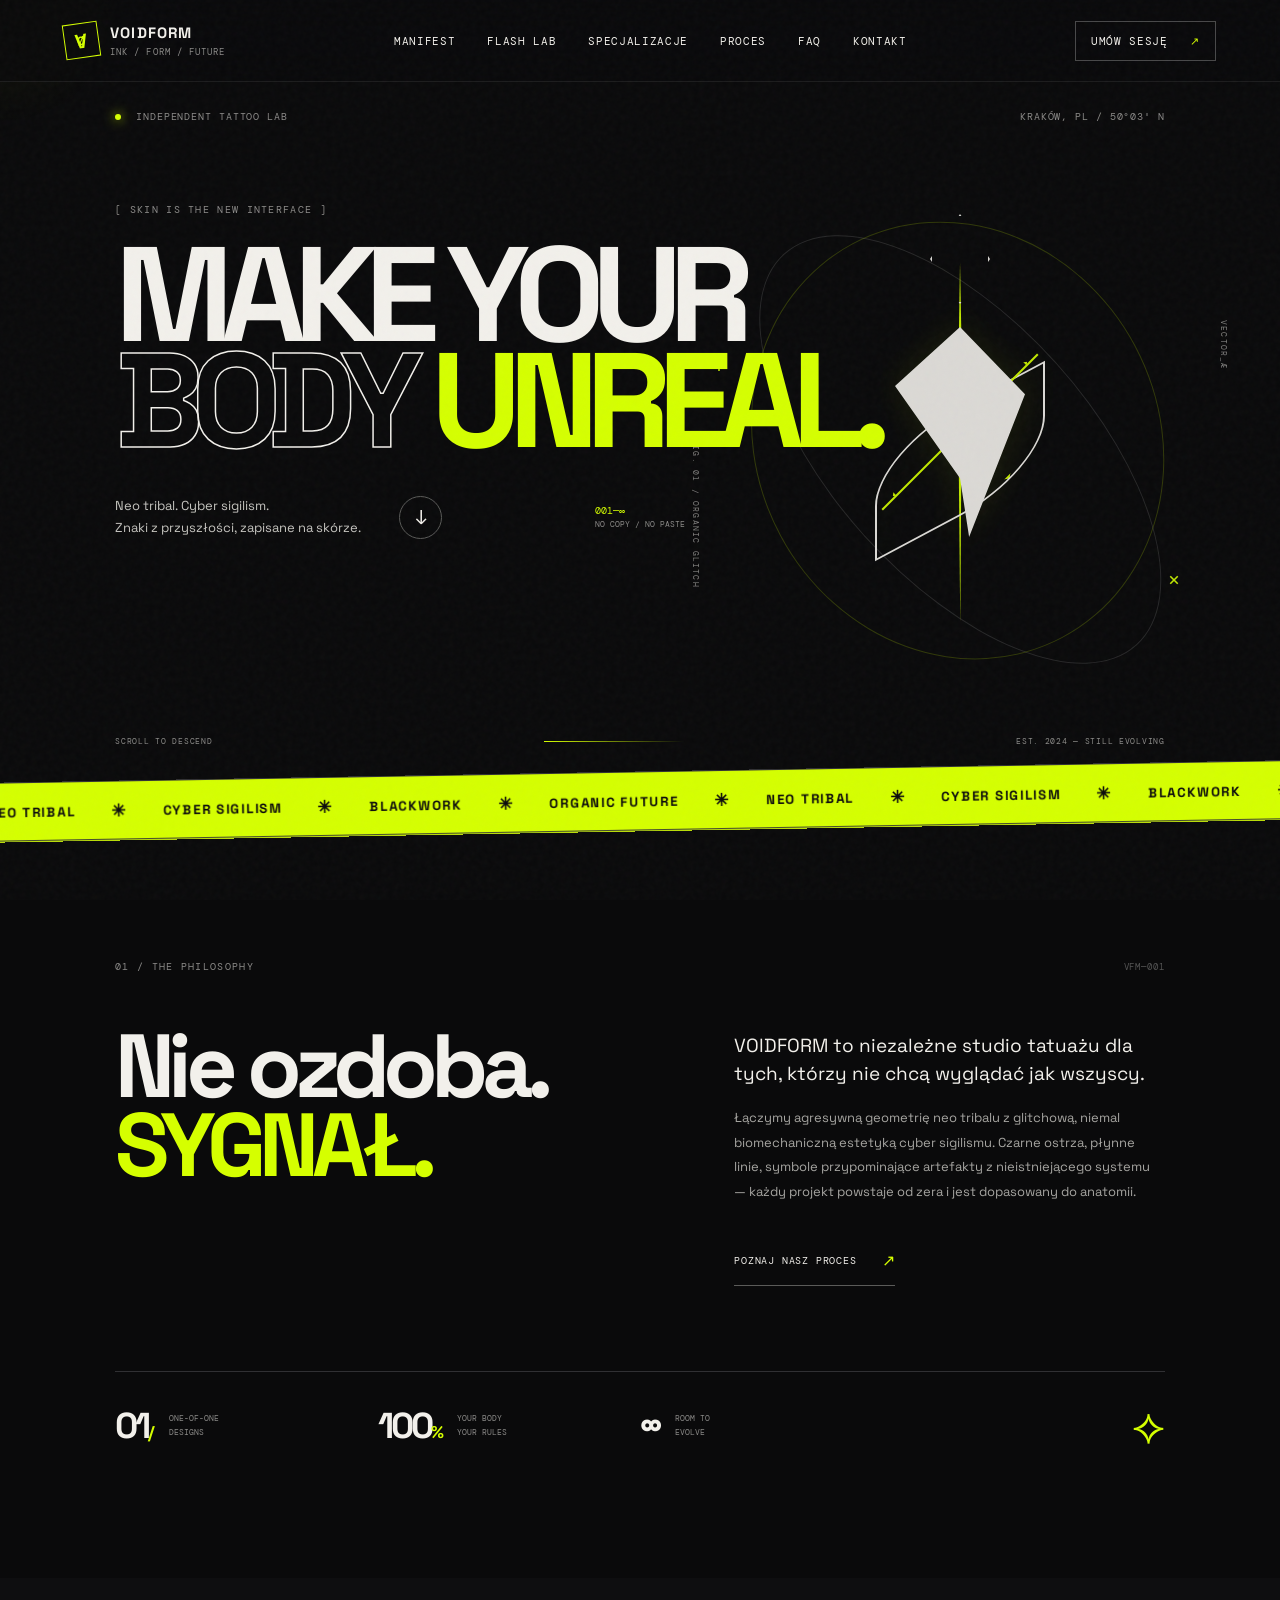
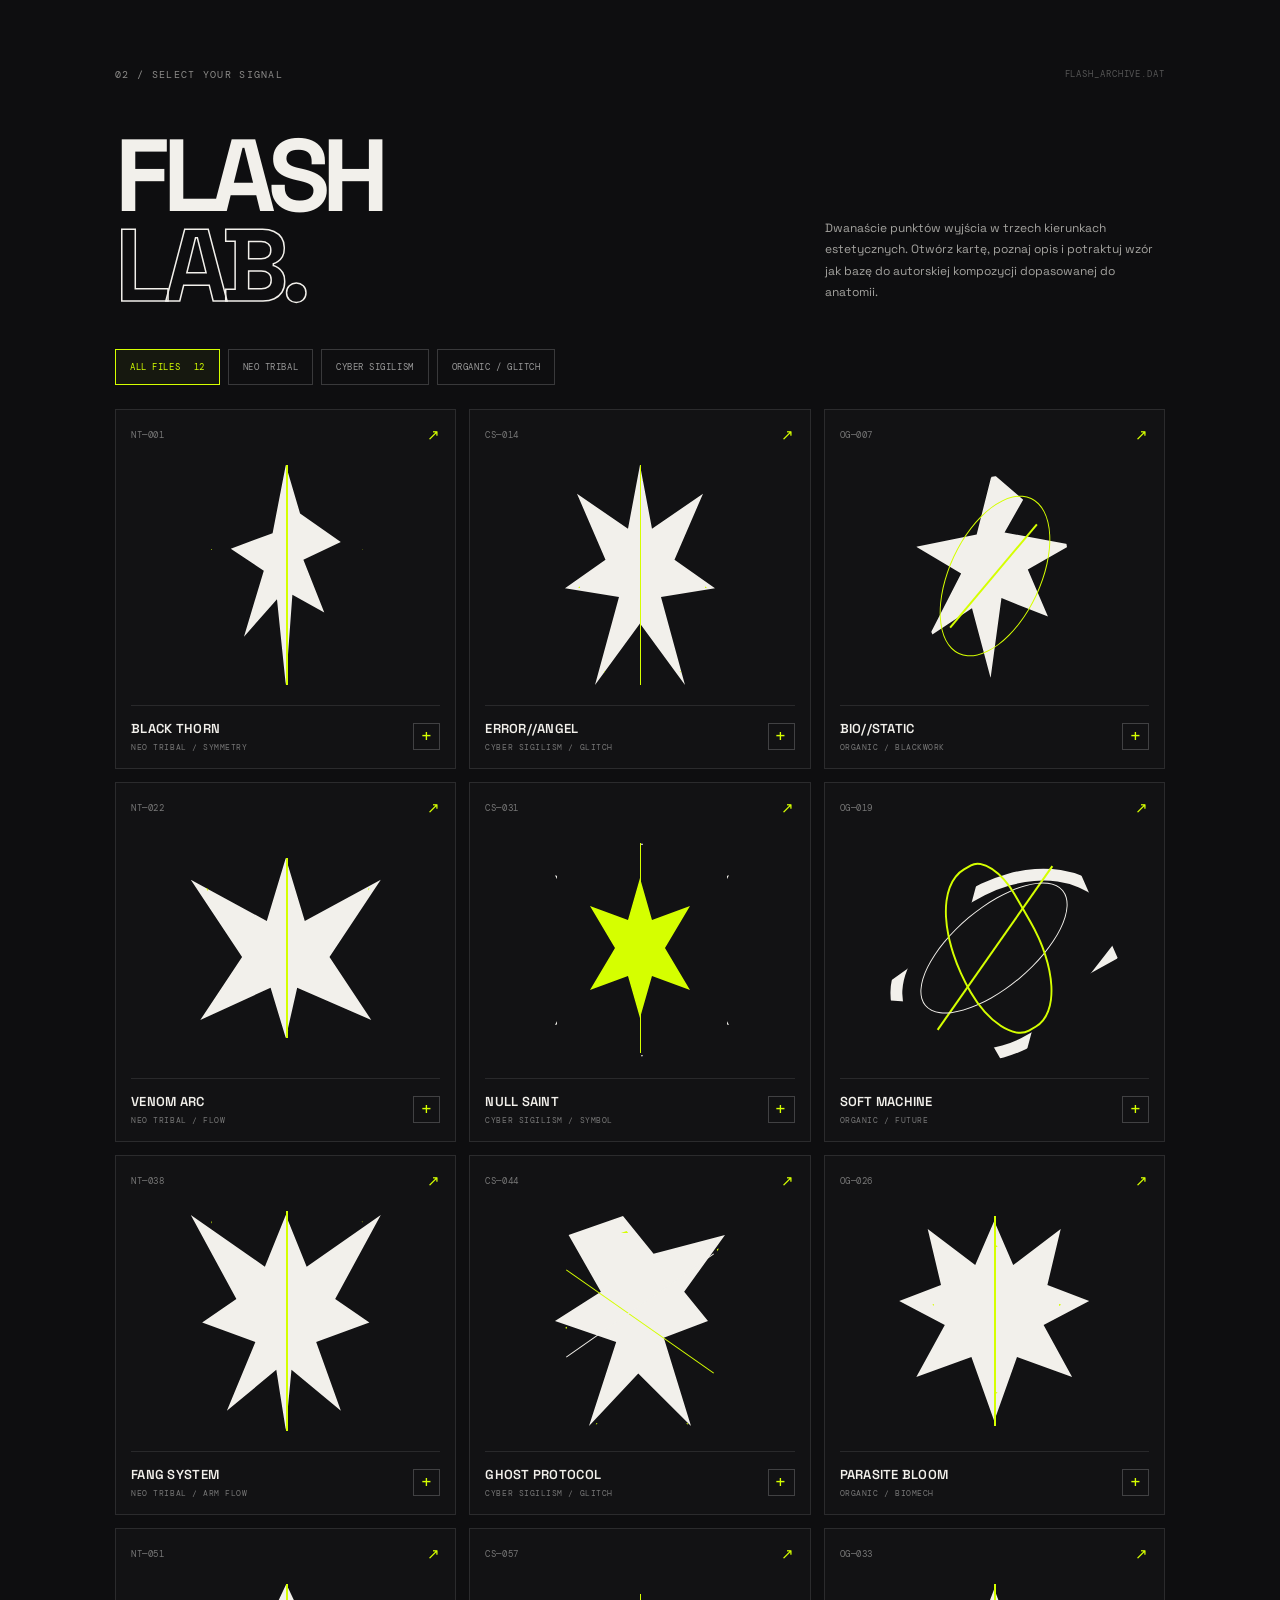
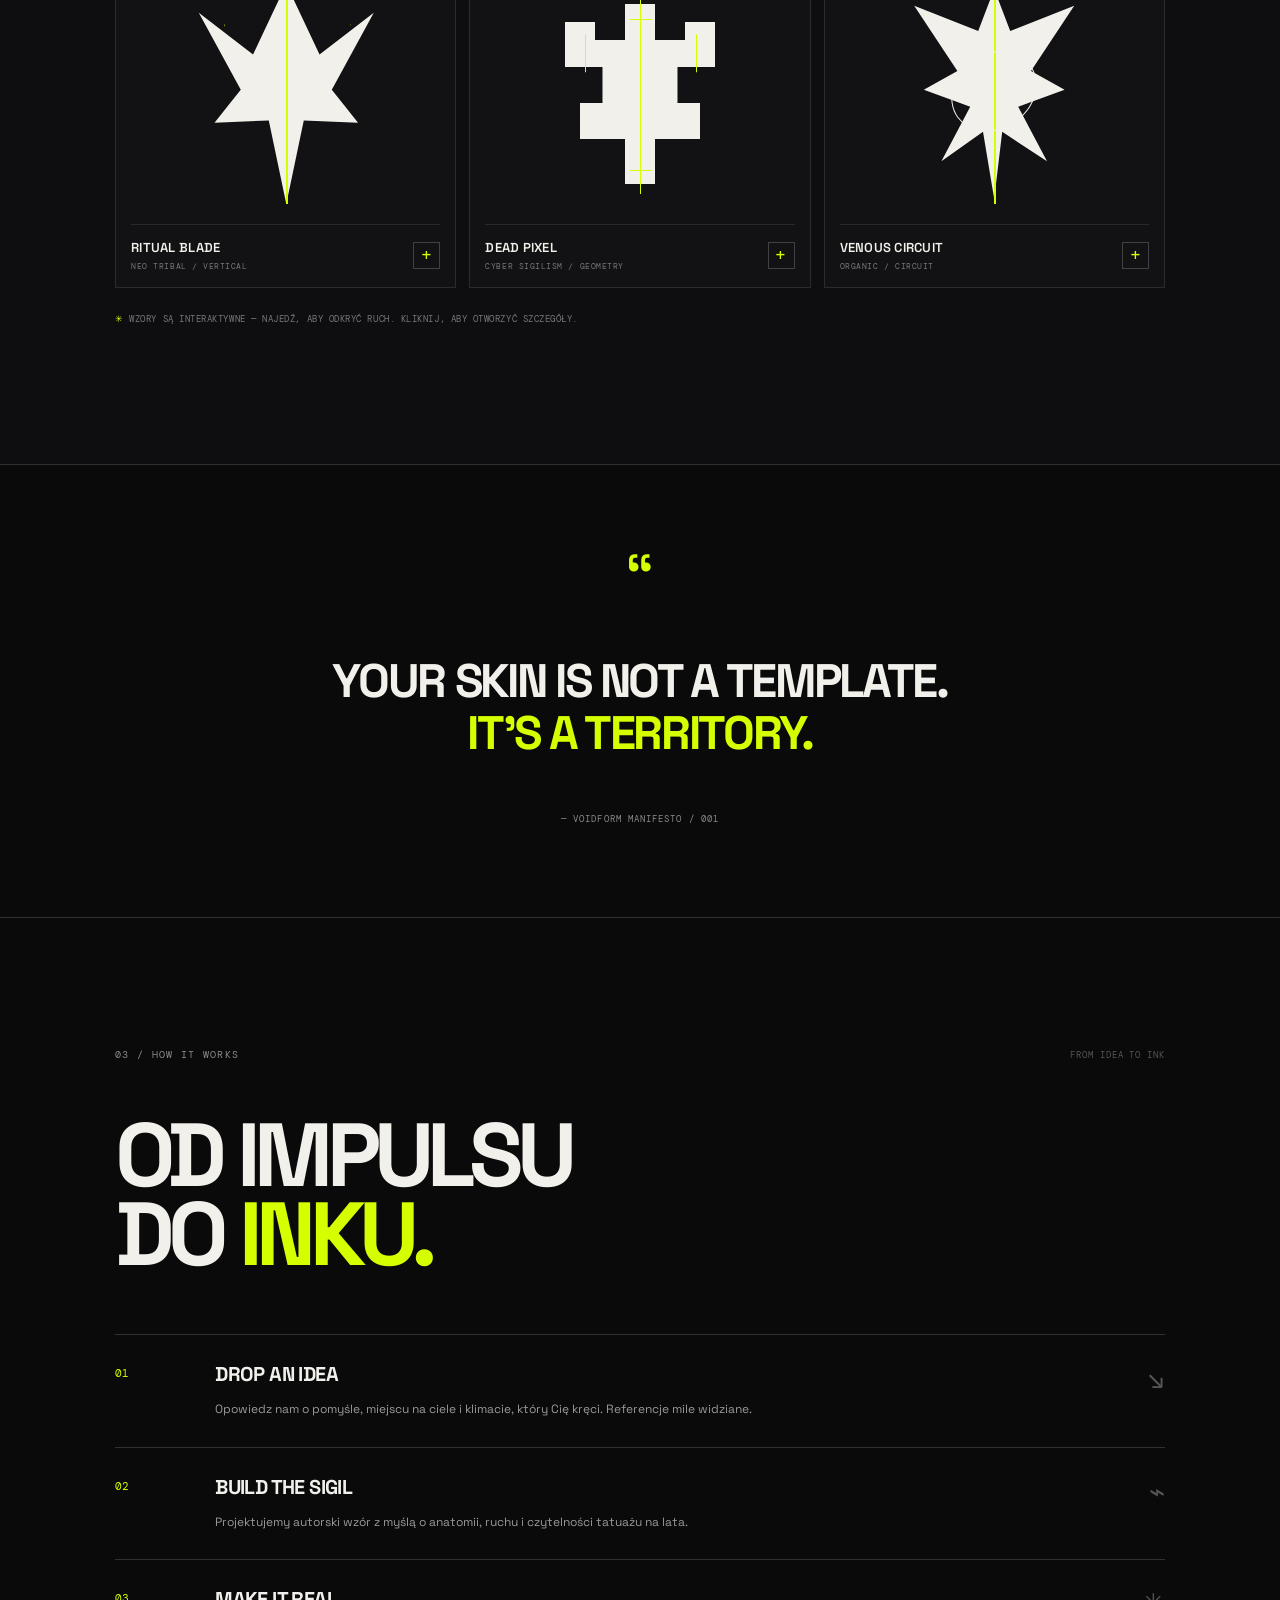
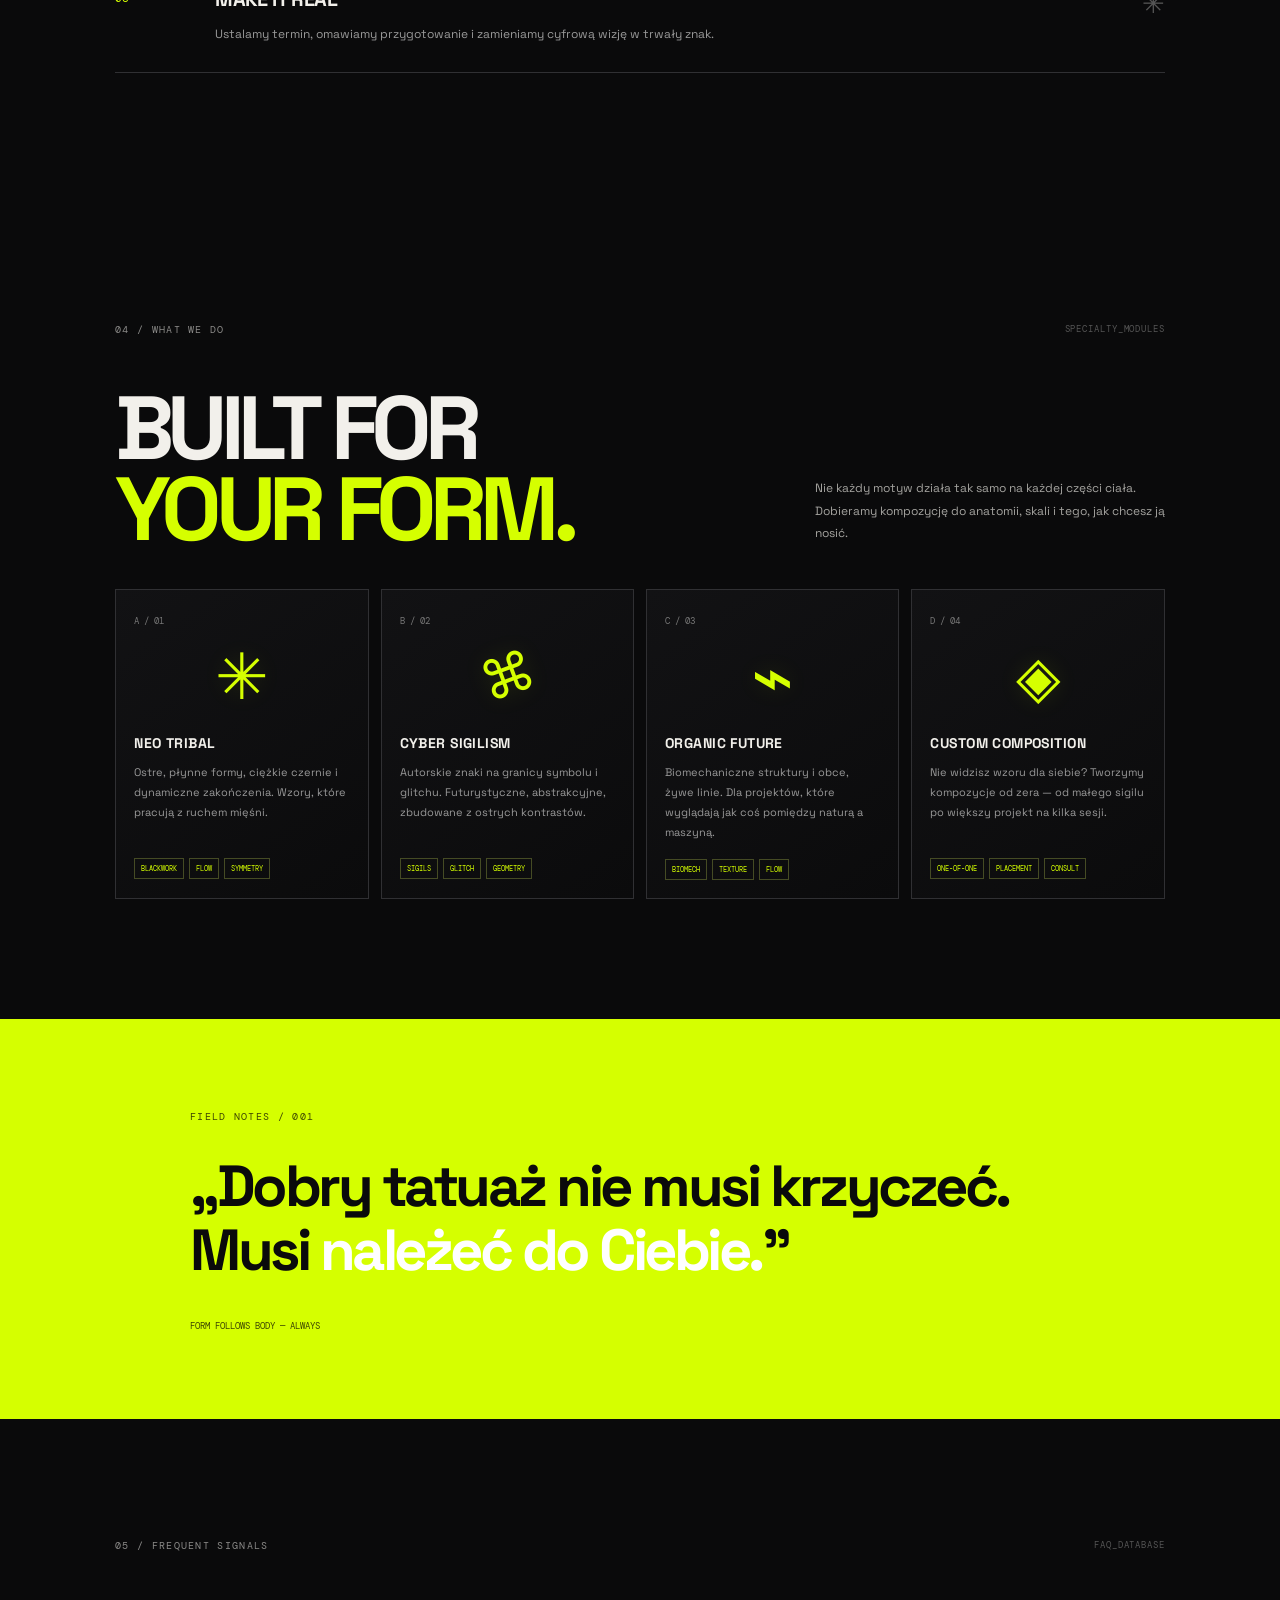
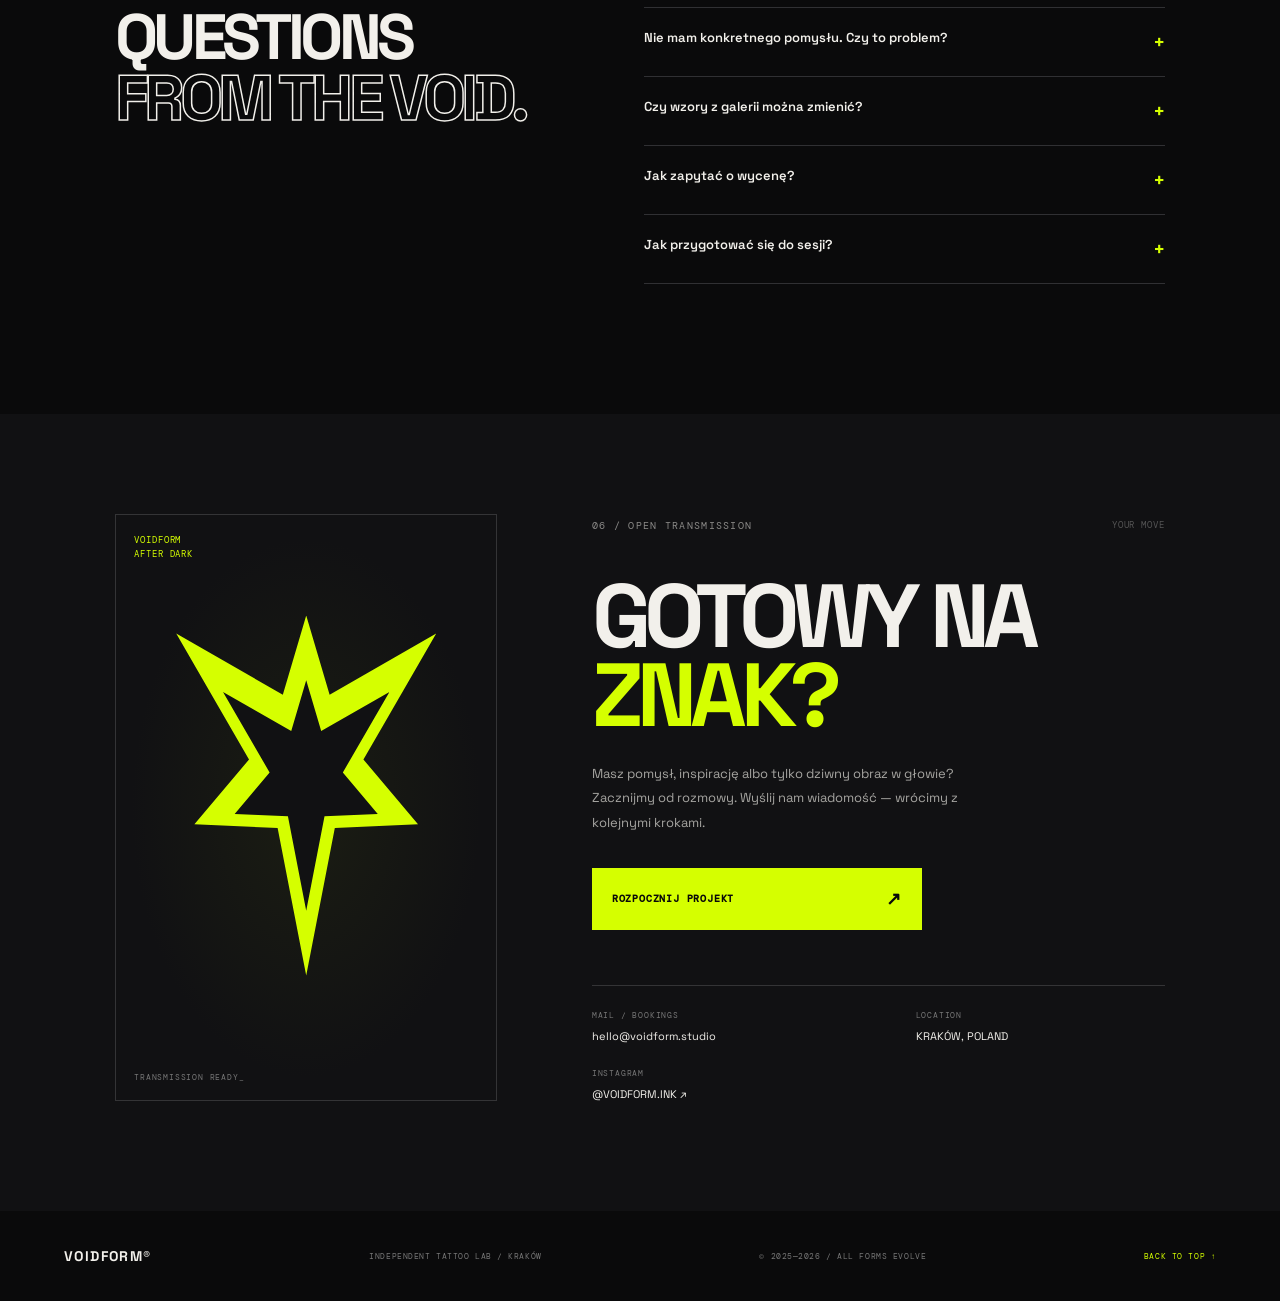
==== index.html @ c39e8932 "First deploy" ====
<!DOCTYPE html>
<html lang="pl">
<head>
  <meta charset="UTF-8">
  <meta name="viewport" content="width=device-width, initial-scale=1.0">
  <meta name="theme-color" content="#0a0a0b">
  <meta name="description" content="VOIDFORM — studio tatuażu. Neo tribal, cyber sigilism i autorskie projekty tworzone na granicy ciała i cyfrowej estetyki.">
  <title>VOIDFORM® — Tattoo Lab / Kraków</title>
  <link rel="preconnect" href="https://fonts.googleapis.com">
  <link rel="preconnect" href="https://fonts.gstatic.com" crossorigin>
  <link href="https://fonts.googleapis.com/css2?family=DM+Mono:wght@400;500&family=Space+Grotesk:wght@400;500;600;700&display=swap" rel="stylesheet">
  <link rel="stylesheet" href="style.css">
</head>
<body>
  <div class="noise" aria-hidden="true"></div>
  <div class="cursor-glow" aria-hidden="true"></div>
  <header class="site-header">
    <a class="wordmark" href="#top" aria-label="VOIDFORM — strona główna"><span class="logo-mark">V<span>Ø</span></span><span>VOIDFORM<small>INK / FORM / FUTURE</small></span></a>
    <nav class="main-nav" aria-label="Główna nawigacja">
      <a href="#manifest">Manifest</a><a href="#flash">Flash lab</a><a href="#services">Specjalizacje</a><a href="#process">Proces</a><a href="#faq">FAQ</a><a href="#contact">Kontakt</a>
    </nav>
    <a class="header-cta" href="#contact">Umów sesję <span>↗</span></a>
    <button class="menu-toggle" aria-label="Otwórz menu" aria-expanded="false"><span></span><span></span></button>
  </header>

  <main id="top">
    <section class="hero section-shell">
      <div class="hero-topline"><span><i class="status-dot"></i> INDEPENDENT TATTOO LAB</span><span>KRAKÓW, PL / 50°03' N</span></div>
      <div class="hero-copy">
        <p class="eyebrow">[ SKIN IS THE NEW INTERFACE ]</p>
        <h1>MAKE YOUR<br><span class="outline-text">BODY</span> <span class="acid">UNREAL.</span></h1>
        <div class="hero-bottom">
          <p>Neo tribal. Cyber sigilism.<br>Znaki z przyszłości, zapisane na skórze.</p>
          <a href="#flash" class="round-link" aria-label="Zobacz wzory"><span>↓</span></a>
          <p class="hero-index">001—∞<br><span>NO COPY / NO PASTE</span></p>
        </div>
      </div>
      <div class="hero-art" aria-label="Abstrakcyjny cybertribalowy ornament">
        <div class="orbit orbit-a"></div><div class="orbit orbit-b"></div>
        <div class="hero-sigil sigil-main"><span></span><i></i><b></b></div>
        <div class="hero-sigil sigil-small"></div>
        <div class="art-cross cross-one">+</div><div class="art-cross cross-two">×</div>
        <div class="art-label label-left">FIG. 01 / ORGANIC GLITCH</div>
        <div class="art-label label-right">VECTOR_Æ</div>
      </div>
      <div class="hero-footer"><span>SCROLL TO DESCEND</span><span class="scroll-line"></span><span>EST. 2024 — STILL EVOLVING</span></div>
    </section>

    <section class="ticker" aria-label="Specjalizacje"><div class="ticker-track"><span>NEO TRIBAL</span><b>✳</b><span>CYBER SIGILISM</span><b>✳</b><span>BLACKWORK</span><b>✳</b><span>ORGANIC FUTURE</span><b>✳</b><span>NEO TRIBAL</span><b>✳</b><span>CYBER SIGILISM</span><b>✳</b><span>BLACKWORK</span><b>✳</b><span>ORGANIC FUTURE</span><b>✳</b></div></section>

    <section class="manifest section-shell" id="manifest">
      <div class="section-heading"><span class="eyebrow">01 / THE PHILOSOPHY</span><span class="tiny-code">VFM—001</span></div>
      <div class="manifest-grid">
        <h2>Nie ozdoba.<br><span class="acid">SYGNAŁ.</span></h2>
        <div class="manifest-text"><p class="lead">VOIDFORM to niezależne studio tatuażu dla tych, którzy nie chcą wyglądać jak wszyscy.</p><p>Łączymy agresywną geometrię neo tribalu z glitchową, niemal biomechaniczną estetyką cyber sigilismu. Czarne ostrza, płynne linie, symbole przypominające artefakty z nieistniejącego systemu — każdy projekt powstaje od zera i jest dopasowany do anatomii.</p><a class="text-link" href="#process">POZNAJ NASZ PROCES <span>↗</span></a></div>
      </div>
      <div class="manifest-stats"><div><strong>01<span>/</span></strong><small>ONE-OF-ONE<br>DESIGNS</small></div><div><strong>100<span>%</span></strong><small>YOUR BODY<br>YOUR RULES</small></div><div><strong>∞</strong><small>ROOM TO<br>EVOLVE</small></div><div class="stat-symbol">⟡</div></div>
    </section>

    <section class="flash section-shell" id="flash">
      <div class="section-heading"><span class="eyebrow">02 / SELECT YOUR SIGNAL</span><span class="tiny-code">FLASH_ARCHIVE.DAT</span></div>
      <div class="flash-intro"><h2>FLASH<br><span class="outline-text">LAB.</span></h2><p>Dwanaście punktów wyjścia w trzech kierunkach estetycznych. Otwórz kartę, poznaj opis i potraktuj wzór jak bazę do autorskiej kompozycji dopasowanej do anatomii.</p></div>
      <div class="filter-row" role="group" aria-label="Filtruj wzory"><button class="filter-btn active" data-filter="all">ALL FILES <span>12</span></button><button class="filter-btn" data-filter="tribal">NEO TRIBAL</button><button class="filter-btn" data-filter="sigil">CYBER SIGILISM</button><button class="filter-btn" data-filter="organic">ORGANIC / GLITCH</button></div>
      <div class="flash-grid">
        <button class="flash-card" data-type="tribal" data-name="BLACK THORN" data-code="NT—001" data-desc="Ostry, symetryczny tribal z płynnymi zakończeniami. Dobry punkt startowy na przedramię lub łydkę."><span class="card-top"><span>NT—001</span><span>↗</span></span><span class="pattern pattern-thorn"><i></i><b></b><em></em></span><span class="card-bottom"><span><strong>BLACK THORN</strong><small>NEO TRIBAL / SYMMETRY</small></span><span class="card-plus">+</span></span></button>
        <button class="flash-card" data-type="sigil" data-name="ERROR//ANGEL" data-code="CS—014" data-desc="Abstrakcyjny sigil o ostrych, cyfrowych załamaniach i centralnej osi."><span class="card-top"><span>CS—014</span><span>↗</span></span><span class="pattern pattern-angel"><i></i><b></b><em></em></span><span class="card-bottom"><span><strong>ERROR//ANGEL</strong><small>CYBER SIGILISM / GLITCH</small></span><span class="card-plus">+</span></span></button>
        <button class="flash-card" data-type="organic" data-name="BIO//STATIC" data-code="OG—007" data-desc="Organiczna forma przypominająca obcy organizm — nieregularna, dynamiczna, żywa."><span class="card-top"><span>OG—007</span><span>↗</span></span><span class="pattern pattern-bio"><i></i><b></b><em></em></span><span class="card-bottom"><span><strong>BIO//STATIC</strong><small>ORGANIC / BLACKWORK</small></span><span class="card-plus">+</span></span></button>
        <button class="flash-card" data-type="tribal" data-name="VENOM ARC" data-code="NT—022" data-desc="Kompaktowy, agresywny wzór z negatywną przestrzenią i mocnymi łukami."><span class="card-top"><span>NT—022</span><span>↗</span></span><span class="pattern pattern-venom"><i></i><b></b><em></em></span><span class="card-bottom"><span><strong>VENOM ARC</strong><small>NEO TRIBAL / FLOW</small></span><span class="card-plus">+</span></span></button>
        <button class="flash-card" data-type="sigil" data-name="NULL SAINT" data-code="CS—031" data-desc="Geometryczny znak inspirowany interfejsami, diagramami i symboliczną architekturą."><span class="card-top"><span>CS—031</span><span>↗</span></span><span class="pattern pattern-null"><i></i><b></b><em></em></span><span class="card-bottom"><span><strong>NULL SAINT</strong><small>CYBER SIGILISM / SYMBOL</small></span><span class="card-plus">+</span></span></button>
        <button class="flash-card" data-type="organic" data-name="SOFT MACHINE" data-code="OG—019" data-desc="Płynna, niemal biomechaniczna kompozycja, która układa się zgodnie z ruchem ciała."><span class="card-top"><span>OG—019</span><span>↗</span></span><span class="pattern pattern-machine"><i></i><b></b><em></em></span><span class="card-bottom"><span><strong>SOFT MACHINE</strong><small>ORGANIC / FUTURE</small></span><span class="card-plus">+</span></span></button>
        <button class="flash-card" data-type="tribal" data-name="FANG SYSTEM" data-code="NT—038" data-desc="Długi, warstwowy tribal zaprojektowany do podążania za linią barku, ramienia lub łydki."><span class="card-top"><span>NT—038</span><span>↗</span></span><span class="pattern pattern-fang"><i></i><b></b><em></em></span><span class="card-bottom"><span><strong>FANG SYSTEM</strong><small>NEO TRIBAL / ARM FLOW</small></span><span class="card-plus">+</span></span></button>
        <button class="flash-card" data-type="sigil" data-name="GHOST PROTOCOL" data-code="CS—044" data-desc="Rozbity, warstwowy znak przypominający symbol z uszkodzonego interfejsu."><span class="card-top"><span>CS—044</span><span>↗</span></span><span class="pattern pattern-ghost"><i></i><b></b><em></em></span><span class="card-bottom"><span><strong>GHOST PROTOCOL</strong><small>CYBER SIGILISM / GLITCH</small></span><span class="card-plus">+</span></span></button>
        <button class="flash-card" data-type="organic" data-name="PARASITE BLOOM" data-code="OG—026" data-desc="Organiczny, rozrastający się motyw o nieregularnych krawędziach i mocnym kontraście."><span class="card-top"><span>OG—026</span><span>↗</span></span><span class="pattern pattern-bloom"><i></i><b></b><em></em></span><span class="card-bottom"><span><strong>PARASITE BLOOM</strong><small>ORGANIC / BIOMECH</small></span><span class="card-plus">+</span></span></button>
        <button class="flash-card" data-type="tribal" data-name="RITUAL BLADE" data-code="NT—051" data-desc="Pionowy, rytualny znak z ostrymi skrzydłami i dużą ilością negatywnej przestrzeni."><span class="card-top"><span>NT—051</span><span>↗</span></span><span class="pattern pattern-ritual"><i></i><b></b><em></em></span><span class="card-bottom"><span><strong>RITUAL BLADE</strong><small>NEO TRIBAL / VERTICAL</small></span><span class="card-plus">+</span></span></button>
        <button class="flash-card" data-type="sigil" data-name="DEAD PIXEL" data-code="CS—057" data-desc="Geometryczny znak z ostrymi modułami i przerwami inspirowanymi cyfrowym artefaktem."><span class="card-top"><span>CS—057</span><span>↗</span></span><span class="pattern pattern-pixel"><i></i><b></b><em></em></span><span class="card-bottom"><span><strong>DEAD PIXEL</strong><small>CYBER SIGILISM / GEOMETRY</small></span><span class="card-plus">+</span></span></button>
        <button class="flash-card" data-type="organic" data-name="VENOUS CIRCUIT" data-code="OG—033" data-desc="Sieć organicznych linii i ostrych rozgałęzień, jak obwód znaleziony w żywej tkance."><span class="card-top"><span>OG—033</span><span>↗</span></span><span class="pattern pattern-vein"><i></i><b></b><em></em></span><span class="card-bottom"><span><strong>VENOUS CIRCUIT</strong><small>ORGANIC / CIRCUIT</small></span><span class="card-plus">+</span></span></button>
      </div>
      <p class="flash-note"><span class="acid">✳</span> WZORY SĄ INTERAKTYWNE — NAJEDŹ, ABY ODKRYĆ RUCH. KLIKNIJ, ABY OTWORZYĆ SZCZEGÓŁY.</p>
    </section>

    <section class="quote-band"><span class="quote-mark">“</span><p>YOUR SKIN IS NOT A TEMPLATE.<br><span class="acid">IT'S A TERRITORY.</span></p><span class="quote-sign">— VOIDFORM MANIFESTO / 001</span></section>

    <section class="process section-shell" id="process">
      <div class="section-heading"><span class="eyebrow">03 / HOW IT WORKS</span><span class="tiny-code">FROM IDEA TO INK</span></div>
      <h2>OD IMPULSU<br>DO <span class="acid">INKU.</span></h2>
      <div class="process-list">
        <article><span class="process-num">01</span><div><h3>DROP AN IDEA</h3><p>Opowiedz nam o pomyśle, miejscu na ciele i klimacie, który Cię kręci. Referencje mile widziane.</p></div><span class="process-icon">↘</span></article>
        <article><span class="process-num">02</span><div><h3>BUILD THE SIGIL</h3><p>Projektujemy autorski wzór z myślą o anatomii, ruchu i czytelności tatuażu na lata.</p></div><span class="process-icon">⌁</span></article>
        <article><span class="process-num">03</span><div><h3>MAKE IT REAL</h3><p>Ustalamy termin, omawiamy przygotowanie i zamieniamy cyfrową wizję w trwały znak.</p></div><span class="process-icon">✳</span></article>
      </div>
    </section>

    <section class="services section-shell" id="services">
      <div class="section-heading"><span class="eyebrow">04 / WHAT WE DO</span><span class="tiny-code">SPECIALTY_MODULES</span></div>
      <div class="services-head"><h2>BUILT FOR<br><span class="acid">YOUR FORM.</span></h2><p>Nie każdy motyw działa tak samo na każdej części ciała. Dobieramy kompozycję do anatomii, skali i tego, jak chcesz ją nosić.</p></div>
      <div class="service-grid">
        <article class="service-card"><span class="service-index">A / 01</span><div class="service-glyph glyph-a">✳</div><h3>NEO TRIBAL</h3><p>Ostre, płynne formy, ciężkie czernie i dynamiczne zakończenia. Wzory, które pracują z ruchem mięśni.</p><div class="service-tags"><span>BLACKWORK</span><span>FLOW</span><span>SYMMETRY</span></div></article>
        <article class="service-card"><span class="service-index">B / 02</span><div class="service-glyph glyph-b">⌘</div><h3>CYBER SIGILISM</h3><p>Autorskie znaki na granicy symbolu i glitchu. Futurystyczne, abstrakcyjne, zbudowane z ostrych kontrastów.</p><div class="service-tags"><span>SIGILS</span><span>GLITCH</span><span>GEOMETRY</span></div></article>
        <article class="service-card"><span class="service-index">C / 03</span><div class="service-glyph glyph-c">⌁</div><h3>ORGANIC FUTURE</h3><p>Biomechaniczne struktury i obce, żywe linie. Dla projektów, które wyglądają jak coś pomiędzy naturą a maszyną.</p><div class="service-tags"><span>BIOMECH</span><span>TEXTURE</span><span>FLOW</span></div></article>
        <article class="service-card"><span class="service-index">D / 04</span><div class="service-glyph glyph-d">◈</div><h3>CUSTOM COMPOSITION</h3><p>Nie widzisz wzoru dla siebie? Tworzymy kompozycje od zera — od małego sigilu po większy projekt na kilka sesji.</p><div class="service-tags"><span>ONE-OF-ONE</span><span>PLACEMENT</span><span>CONSULT</span></div></article>
      </div>
    </section>

    <section class="studio-note">
      <div class="studio-note-inner"><span class="eyebrow">FIELD NOTES / 001</span><p>„Dobry tatuaż nie musi krzyczeć. Musi <span class="acid">należeć do Ciebie.</span>”</p><span class="tiny-code">FORM FOLLOWS BODY — ALWAYS</span></div>
    </section>

    <section class="faq section-shell" id="faq">
      <div class="section-heading"><span class="eyebrow">05 / FREQUENT SIGNALS</span><span class="tiny-code">FAQ_DATABASE</span></div>
      <div class="faq-layout"><h2>QUESTIONS<br><span class="outline-text">FROM THE VOID.</span></h2><div class="faq-list">
        <details><summary>Nie mam konkretnego pomysłu. Czy to problem?<span>+</span></summary><p>Nie. Wystarczy kierunek, klimat albo kilka referencji. Podczas konsultacji doprecyzujemy pomysł i dobierzemy formę do miejsca na ciele.</p></details>
        <details><summary>Czy wzory z galerii można zmienić?<span>+</span></summary><p>Tak. Flash to punkt startowy, nie gotowy szablon do skopiowania. Możemy dostosować proporcje, skalę i przepływ linii, żeby projekt lepiej pasował do Ciebie.</p></details>
        <details><summary>Jak zapytać o wycenę?<span>+</span></summary><p>Napisz, jaki wzór lub kierunek Cię interesuje, w jakim miejscu ma być tatuaż i jaki rozmiar rozważasz. Zdjęcie miejsca i inspiracje pomogą nam odpowiedzieć konkretniej.</p></details>
        <details><summary>Jak przygotować się do sesji?<span>+</span></summary><p>Po ustaleniu terminu otrzymasz indywidualne wskazówki dotyczące przygotowania i pielęgnacji. Jeśli masz pytania, omówimy je przed sesją.</p></details>
      </div></div>
    </section>

    <section class="contact section-shell" id="contact">
      <div class="contact-art"><div class="contact-sigil"></div><span class="contact-stamp">VOIDFORM<br>AFTER DARK</span><span class="contact-art-note">TRANSMISSION READY_</span></div>
      <div class="contact-content"><div class="section-heading"><span class="eyebrow">06 / OPEN TRANSMISSION</span><span class="tiny-code">YOUR MOVE</span></div><h2>GOTOWY NA<br><span class="acid">ZNAK?</span></h2><p>Masz pomysł, inspirację albo tylko dziwny obraz w głowie? Zacznijmy od rozmowy. Wyślij nam wiadomość — wrócimy z kolejnymi krokami.</p>
        <a class="contact-button" href="mailto:hello@voidform.studio?subject=Zapytanie%20o%20tatua%C5%BC">ROZPOCZNIJ PROJEKT <span>↗</span></a>
        <div class="contact-details"><div><small>MAIL / BOOKINGS</small><a href="mailto:hello@voidform.studio">hello@voidform.studio</a></div><div><small>LOCATION</small><span>KRAKÓW, POLAND</span></div><div><small>INSTAGRAM</small><a href="https://www.instagram.com/" target="_blank" rel="noreferrer">@VOIDFORM.INK ↗</a></div></div>
      </div>
    </section>
  </main>

  <footer class="site-footer"><a class="footer-logo" href="#top">VOIDFORM®</a><span>INDEPENDENT TATTOO LAB / KRAKÓW</span><span>© 2025—2026 / ALL FORMS EVOLVE</span><a href="#top">BACK TO TOP ↑</a></footer>

  <div class="modal" role="dialog" aria-modal="true" aria-labelledby="modal-title" aria-hidden="true">
    <button class="modal-close" aria-label="Zamknij podgląd">×</button><div class="modal-art"><div class="modal-pattern"></div></div><div class="modal-info"><span class="eyebrow modal-code">NT—001 / ARCHIVE ENTRY</span><h2 id="modal-title">BLACK THORN</h2><p class="modal-desc"></p><a class="text-link modal-contact" href="#contact">ZAPYTAJ O TEN WZÓR <span>↗</span></a></div>
  </div>
  <script src="script.js"></script>
</body>
</html>
---- style.css ----
/* VOIDFORM® — visual system / edit freely */
:root{--bg:#0a0a0b;--panel:#111113;--ink:#f2f0eb;--muted:#8b8a88;--line:#303033;--acid:#d5ff00;--font:'Space Grotesk',sans-serif;--mono:'DM Mono',monospace}
*{box-sizing:border-box}html{scroll-behavior:smooth;scroll-padding-top:90px}body{margin:0;background:var(--bg);color:var(--ink);font-family:var(--font);overflow-x:hidden}::selection{background:var(--acid);color:#080808}a{color:inherit;text-decoration:none}button{font:inherit;color:inherit}.noise{position:fixed;inset:0;z-index:30;pointer-events:none;opacity:.045;background-image:url("data:image/svg+xml,%3Csvg viewBox='0 0 180 180' xmlns='http://www.w3.org/2000/svg'%3E%3Cfilter id='n'%3E%3CfeTurbulence type='fractalNoise' baseFrequency='.9' numOctaves='3' stitchTiles='stitch'/%3E%3C/filter%3E%3Crect width='100%25' height='100%25' filter='url(%23n)' opacity='.7'/%3E%3C/svg%3E")}.cursor-glow{position:fixed;z-index:1;pointer-events:none;width:260px;height:260px;border-radius:50%;background:radial-gradient(circle,rgba(213,255,0,.055),transparent 68%);transform:translate(-50%,-50%)}.site-header{height:82px;padding:0 5vw;display:flex;align-items:center;justify-content:space-between;border-bottom:1px solid #ffffff14;position:sticky;top:0;background:#0a0a0be8;backdrop-filter:blur(16px);z-index:20}.wordmark{display:flex;align-items:center;gap:11px;font-weight:700;letter-spacing:.08em;font-size:15px}.wordmark small{display:block;color:var(--muted);font:9px var(--mono);letter-spacing:.12em;margin-top:4px}.logo-mark{display:grid;place-items:center;width:35px;height:35px;border:1px solid var(--acid);color:var(--acid);font-size:20px;transform:rotate(-8deg)}.logo-mark span{position:absolute;font-size:12px;transform:rotate(8deg)}.main-nav{display:flex;gap:32px}.main-nav a,.header-cta{font:11px var(--mono);text-transform:uppercase;letter-spacing:.06em;transition:color .2s}.main-nav a:hover{color:var(--acid)}.header-cta{padding:12px 15px;border:1px solid #484849}.header-cta span{color:var(--acid);margin-left:15px}.menu-toggle{display:none;background:none;border:0}.section-shell{padding-left:9vw;padding-right:9vw;position:relative}.hero{min-height:690px;padding-top:28px;padding-bottom:26px;overflow:hidden}.hero-topline,.hero-footer,.section-heading{display:flex;align-items:center;justify-content:space-between;font:10px var(--mono);letter-spacing:.09em;color:var(--muted)}.status-dot{display:inline-block;width:6px;height:6px;border-radius:50%;background:var(--acid);box-shadow:0 0 12px var(--acid);margin-right:8px}.hero-copy{position:relative;z-index:3;padding-top:70px}.eyebrow{font:10px var(--mono);letter-spacing:.13em;color:var(--muted)}.hero h1{font-size:clamp(64px,10.5vw,150px);line-height:.79;letter-spacing:-.095em;margin:26px 0 28px;font-weight:700}.outline-text{-webkit-text-stroke:1.5px var(--ink);color:transparent}.acid{color:var(--acid)}.hero-bottom{display:flex;align-items:center;gap:38px;max-width:570px}.hero-bottom p{font-size:13px;line-height:1.7;color:#c6c5c0}.hero-index{font:10px var(--mono)!important;color:var(--acid)!important;margin-left:auto}.hero-index span{color:var(--muted);font-size:8px}.round-link{width:43px;height:43px;border:1px solid #5a5a58;border-radius:50%;display:grid;place-items:center;flex-shrink:0;transition:background .25s,color .25s,transform .25s}.round-link:hover{background:var(--acid);color:#080808;transform:rotate(45deg)}.round-link span{font-size:20px}.hero-art{position:absolute;right:4%;top:130px;width:42%;height:470px;opacity:.9;pointer-events:none}.orbit{position:absolute;border:1px solid #d5ff0035;border-radius:50%;transform:rotate(-28deg)}.orbit-a{width:75%;height:95%;left:12%;top:1%}.orbit-b{width:98%;height:55%;left:1%;top:23%;transform:rotate(48deg);border-color:#fff2}.hero-sigil{position:absolute;left:50%;top:49%;transform:translate(-50%,-50%);filter:drop-shadow(0 0 16px #d5ff0019)}.sigil-main{width:250px;height:360px;animation:float 7s ease-in-out infinite}.sigil-main:before,.sigil-main:after{content:"";position:absolute;left:50%;width:4px;background:var(--acid);transform:translateX(-50%);clip-path:polygon(50% 0,100% 30%,56% 100%,0 35%)}.sigil-main:before{height:100%;top:0}.sigil-main:after{width:130px;height:210px;top:18%;background:var(--ink);clip-path:polygon(50% 0,100% 32%,57% 100%,50% 72%,0 28%)}.sigil-main span{position:absolute;left:50%;top:20%;width:140px;height:190px;border:3px solid var(--acid);transform:translateX(-50%) rotate(45deg);clip-path:polygon(50% 0,100% 50%,50% 100%,0 50%)}.sigil-main i{position:absolute;left:50%;top:40%;width:170px;height:110px;border:2px solid var(--ink);transform:translateX(-50%) skewY(-28deg);border-radius:50% 0 50% 0}.sigil-main b{position:absolute;left:50%;top:47%;width:220px;height:2px;background:var(--acid);transform:translateX(-50%) rotate(-45deg)}.sigil-small{width:60px;height:90px;border:2px solid var(--ink);right:0;top:10%;clip-path:polygon(50% 0,100% 50%,50% 100%,0 50%)}.art-cross{position:absolute;color:var(--acid);font:20px var(--mono)}.cross-one{left:4%;top:30%}.cross-two{right:9%;bottom:19%}.art-label{position:absolute;font:8px var(--mono);letter-spacing:.15em;color:var(--muted);writing-mode:vertical-rl}.label-left{left:0;bottom:20%}.label-right{right:0;top:23%}.hero-footer{position:absolute;bottom:26px;left:9vw;right:9vw;font-size:8px}.scroll-line{height:1px;flex:1;max-width:140px;background:linear-gradient(90deg,var(--acid),transparent);margin:0 20px}.ticker{overflow:hidden;border-top:1px solid var(--line);border-bottom:1px solid var(--line);padding:17px 0;background:var(--acid);color:#0a0a0b;transform:rotate(-1deg) scale(1.02);position:relative;z-index:4}.ticker-track{display:flex;align-items:center;justify-content:space-around;gap:35px;white-space:nowrap;min-width:1200px;font-size:13px;font-weight:700;letter-spacing:.12em;animation:ticker 26s linear infinite}.ticker b{font-size:17px}@keyframes ticker{to{transform:translateX(-35%)}}.manifest{padding-top:130px;padding-bottom:120px}.tiny-code{font:9px var(--mono);color:#555}.manifest-grid{display:grid;grid-template-columns:1.2fr 1fr;gap:8vw;align-items:start;margin-top:54px}.manifest h2,.flash h2,.process h2,.contact h2{font-size:clamp(48px,7vw,94px);line-height:.88;letter-spacing:-.075em;margin:0}.manifest-text{padding-top:5px;max-width:470px}.manifest-text p{color:#a6a5a1;font-size:13px;line-height:1.9}.manifest-text .lead{font-size:19px;line-height:1.45;color:var(--ink);margin-top:0}.text-link{display:inline-flex;gap:25px;align-items:center;font:10px var(--mono);letter-spacing:.08em;border-bottom:1px solid #5b5b59;padding:14px 0;margin-top:18px;transition:color .2s,border-color .2s}.text-link span{color:var(--acid);font-size:16px}.text-link:hover{color:var(--acid);border-color:var(--acid)}.manifest-stats{display:grid;grid-template-columns:repeat(4,1fr);border-top:1px solid var(--line);margin-top:85px;padding-top:22px}.manifest-stats>div{display:flex;align-items:center;gap:16px}.manifest-stats strong{font-size:36px;letter-spacing:-.08em}.manifest-stats strong span{font-size:17px;color:var(--acid)}.manifest-stats small{font:8px/1.7 var(--mono);color:var(--muted)}.stat-symbol{font-size:50px;color:var(--acid);justify-content:flex-end}.flash{padding-top:90px;padding-bottom:130px;background:#0e0e10}.flash-intro{display:flex;justify-content:space-between;align-items:end;margin:50px 0 38px}.flash-intro h2{font-size:clamp(58px,8vw,105px)}.flash-intro p{max-width:340px;color:#a4a39f;font-size:12px;line-height:1.8;margin:0 0 7px}.filter-row{display:flex;gap:8px;flex-wrap:wrap;margin-bottom:24px}.filter-btn{background:transparent;border:1px solid #39393b;padding:11px 14px;font:9px var(--mono);letter-spacing:.06em;color:#999;cursor:pointer;transition:.2s}.filter-btn span{color:var(--acid);margin-left:8px}.filter-btn:hover,.filter-btn.active{border-color:var(--acid);color:var(--acid);background:#d5ff000b}.flash-grid{display:grid;grid-template-columns:repeat(3,minmax(0,1fr));gap:13px}.flash-card{min-width:0;text-align:left;border:1px solid #2b2b2d;background:#121214;padding:15px 15px 0;cursor:pointer;overflow:hidden;transition:border-color .3s,transform .3s,background .3s;position:relative}.flash-card:hover{border-color:var(--acid);transform:translateY(-5px);background:#161719}.flash-card.is-hidden{display:none}.card-top,.card-bottom{display:flex;justify-content:space-between;align-items:center;font:9px var(--mono);color:#777;letter-spacing:.06em}.card-top span:last-child{color:var(--acid);font-size:15px}.card-bottom{padding:14px 0 16px;border-top:1px solid #29292b}.card-bottom strong{display:block;font:600 13px var(--font);letter-spacing:.02em;color:var(--ink)}.card-bottom small{display:block;font:8px var(--mono);color:#777;margin-top:5px}.card-plus{display:grid;place-items:center;border:1px solid #414143;width:27px;height:27px;color:var(--acid);font-size:18px;transition:transform .3s,background .3s}.flash-card:hover .card-plus{transform:rotate(45deg);background:var(--acid);color:#080808}.pattern{height:260px;display:block;position:relative;overflow:hidden;isolation:isolate}.pattern:before,.pattern:after,.pattern i,.pattern b,.pattern em{content:"";position:absolute;display:block;transition:transform .7s cubic-bezier(.2,.8,.2,1),filter .4s}.flash-card:hover .pattern:before{filter:drop-shadow(0 0 7px #d5ff0066)}.pattern-thorn:before{width:110px;height:220px;left:calc(50% - 55px);top:20px;background:var(--ink);clip-path:polygon(50% 0,63% 22%,100% 35%,66% 43%,85% 67%,56% 59%,50% 100%,42% 61%,12% 78%,30% 48%,0 38%,38% 31%)}.pattern-thorn:after{width:150px;height:210px;left:calc(50% - 75px);top:26px;border:1px solid var(--acid);clip-path:polygon(50% 0,65% 27%,100% 37%,66% 47%,78% 71%,55% 63%,50% 100%,43% 63%,20% 79%,32% 48%,0 37%,38% 29%)}.pattern-thorn i{width:2px;height:220px;background:var(--acid);left:50%;top:20px}.pattern-angel:before{width:150px;height:220px;left:calc(50% - 75px);top:20px;background:var(--ink);clip-path:polygon(50% 0,58% 29%,92% 13%,73% 43%,100% 56%,64% 60%,80% 100%,50% 72%,20% 100%,36% 60%,0 56%,27% 43%,8% 13%,42% 29%)}.pattern-angel:after{width:125px;height:190px;left:calc(50% - 62px);top:34px;border:2px solid var(--acid);clip-path:polygon(50% 0,58% 29%,92% 13%,73% 43%,100% 56%,64% 60%,80% 100%,50% 72%,20% 100%,36% 60%,0 56%,27% 43%,8% 13%,42% 29%)}.pattern-angel i{left:50%;top:20px;width:1px;height:220px;background:var(--acid)}.pattern-bio:before{width:155px;height:205px;left:calc(50% - 78px);top:28px;background:var(--ink);border-radius:72% 28% 57% 43%/38% 62% 38% 62%;clip-path:polygon(49% 0,69% 13%,57% 29%,100% 35%,72% 47%,85% 70%,55% 61%,48% 100%,36% 66%,8% 80%,29% 49%,0 36%,39% 30%)}.pattern-bio:after{width:90px;height:170px;left:calc(50% - 45px);top:45px;border:1px solid var(--acid);border-radius:50%;transform:rotate(25deg)}.pattern-bio i{width:135px;height:2px;background:var(--acid);left:calc(50% - 68px);top:50%;transform:rotate(-50deg)}.pattern-venom:before{width:190px;height:180px;left:calc(50% - 95px);top:40px;background:var(--ink);clip-path:polygon(0 12%,40% 35%,50% 0,60% 35%,100% 12%,73% 55%,95% 90%,56% 72%,50% 100%,42% 72%,5% 90%,27% 55%)}.pattern-venom:after{width:160px;height:160px;left:calc(50% - 80px);top:50px;border:2px solid var(--acid);clip-path:polygon(0 12%,40% 35%,50% 0,60% 35%,100% 12%,73% 55%,95% 90%,56% 72%,50% 100%,42% 72%,5% 90%,27% 55%)}.pattern-venom i{left:50%;top:40px;height:180px;width:2px;background:var(--acid)}.pattern-null:before{width:170px;height:210px;left:calc(50% - 85px);top:25px;border:2px solid var(--ink);clip-path:polygon(50% 0,65% 24%,100% 15%,78% 50%,100% 85%,62% 77%,50% 100%,37% 77%,0 85%,22% 50%,0 15%,35% 24%)}.pattern-null:after{width:100px;height:140px;left:calc(50% - 50px);top:60px;background:var(--acid);clip-path:polygon(50% 0,62% 30%,100% 20%,75% 50%,100% 80%,62% 70%,50% 100%,38% 70%,0 80%,25% 50%,0 20%,38% 30%)}.pattern-null i{left:50%;top:25px;height:210px;width:1px;background:var(--acid)}.pattern-machine:before{width:150px;height:210px;left:calc(50% - 75px);top:25px;border:12px solid var(--ink);border-radius:80% 20% 65% 35%;transform:rotate(38deg);clip-path:polygon(50% 0,100% 20%,80% 55%,100% 90%,50% 75%,0 100%,20% 50%,0 15%)}.pattern-machine:after{width:85px;height:170px;left:calc(50% - 42px);top:45px;border:2px solid var(--acid);border-radius:70% 30% 60% 40%;transform:rotate(-30deg)}.pattern-machine i{width:2px;height:200px;background:var(--acid);left:50%;top:30px;transform:rotate(35deg)}.pattern-machine b{width:180px;height:80px;left:calc(50% - 90px);top:90px;border:1px solid var(--ink);border-radius:50%;transform:rotate(-40deg)}.flash-card:hover .pattern-thorn:before,.flash-card:hover .pattern-angel:before{transform:rotate(8deg) scale(1.06)}.flash-card:hover .pattern-bio:before,.flash-card:hover .pattern-machine:before{transform:rotate(50deg) scale(1.04)}.flash-card:hover .pattern-venom:before{transform:scale(1.08) rotate(-5deg)}.flash-card:hover .pattern-null:after{transform:rotate(45deg)}.flash-note{font:9px var(--mono);color:#777;letter-spacing:.06em;margin-top:25px}.quote-band{padding:90px 9vw;text-align:center;border-top:1px solid var(--line);border-bottom:1px solid var(--line);position:relative}.quote-mark{font-size:70px;color:var(--acid);line-height:.7}.quote-band p{font-size:clamp(23px,4vw,47px);font-weight:700;letter-spacing:-.05em;line-height:1.1}.quote-sign{font:9px var(--mono);color:var(--muted);letter-spacing:.12em}.process{padding-top:130px;padding-bottom:130px}.process h2{margin-top:55px}.process-list{margin-top:60px;border-top:1px solid var(--line)}.process-list article{display:grid;grid-template-columns:80px 1fr 50px;gap:20px;padding:26px 0;border-bottom:1px solid var(--line);align-items:start;transition:padding .25s}.process-list article:hover{padding-left:12px}.process-num{font:11px var(--mono);color:var(--acid);padding-top:5px}.process-list h3{margin:0;font-size:20px;letter-spacing:-.03em}.process-list p{max-width:540px;font-size:12px;color:#999;line-height:1.8;margin-bottom:0}.process-icon{font-size:27px;color:#555;text-align:right;transition:color .2s,transform .2s}.process-list article:hover .process-icon{color:var(--acid);transform:rotate(45deg)}.contact{display:grid;grid-template-columns:.8fr 1.2fr;gap:9%;padding-top:100px;padding-bottom:110px;background:#111113}.contact-art{min-height:480px;border:1px solid #343436;position:relative;overflow:hidden;background:radial-gradient(ellipse at center,#1b1d13 0,transparent 65%)}.contact-sigil{position:absolute;width:260px;height:360px;left:50%;top:48%;transform:translate(-50%,-50%);background:var(--acid);clip-path:polygon(50% 0,59% 22%,100% 5%,72% 40%,93% 58%,61% 59%,50% 100%,39% 59%,7% 58%,28% 40%,0 5%,41% 22%);filter:drop-shadow(0 0 25px #d5ff0044);animation:float 8s ease-in-out infinite}.contact-sigil:after{content:"";position:absolute;inset:18%;background:#111113;clip-path:polygon(50% 0,59% 22%,100% 5%,72% 40%,93% 58%,61% 59%,50% 100%,39% 59%,7% 58%,28% 40%,0 5%,41% 22%)}.contact-stamp{position:absolute;top:18px;left:18px;font:9px/1.6 var(--mono);color:var(--acid);letter-spacing:.1em}.contact-art-note{position:absolute;bottom:18px;left:18px;font:8px var(--mono);color:#777;letter-spacing:.1em}.contact-content{padding-top:5px}.contact-content h2{margin-top:45px}.contact-content>p{max-width:420px;color:#a6a5a1;font-size:13px;line-height:1.9;margin:27px 0}.contact-button{display:flex;align-items:center;justify-content:space-between;max-width:330px;background:var(--acid);color:#090909;padding:19px 20px;font:600 10px var(--mono);letter-spacing:.08em;margin-top:32px;transition:background .2s,transform .2s}.contact-button span{font-size:18px}.contact-button:hover{background:#efffa0;transform:translateY(-3px)}.contact-details{display:grid;grid-template-columns:1.2fr 1fr;gap:25px;margin-top:55px;padding-top:24px;border-top:1px solid #343436}.contact-details div{display:flex;flex-direction:column;gap:9px}.contact-details small{font:8px var(--mono);color:#777;letter-spacing:.1em}.contact-details a,.contact-details span{font-size:11px}.contact-details a:hover{color:var(--acid)}.site-footer{min-height:90px;padding:25px 5vw;display:flex;justify-content:space-between;align-items:center;gap:20px;font:8px var(--mono);letter-spacing:.07em;color:#777}.footer-logo{font:700 14px var(--font);color:var(--ink);letter-spacing:.1em}.site-footer a:last-child{color:var(--acid)}.modal{position:fixed;inset:0;z-index:50;background:#080809f5;backdrop-filter:blur(18px);display:grid;grid-template-columns:1fr 1fr;align-items:center;padding:8vw;gap:8vw;opacity:0;visibility:hidden;transition:opacity .3s,visibility .3s}.modal.open{opacity:1;visibility:visible}.modal-close{position:absolute;right:5vw;top:4vw;border:1px solid #555;background:none;width:45px;height:45px;font-size:30px;cursor:pointer}.modal-art{height:min(65vh,560px);border:1px solid #333;display:grid;place-items:center;background:radial-gradient(ellipse,#1b1d13,transparent 70%)}.modal-pattern{width:65%;height:80%;filter:drop-shadow(0 0 20px #d5ff0022);background:var(--ink);clip-path:polygon(50% 0,61% 22%,100% 10%,72% 43%,94% 57%,62% 62%,50% 100%,38% 62%,6% 57%,28% 43%,0 10%,39% 22%);position:relative}.modal-pattern:after{content:"";position:absolute;inset:22%;background:var(--acid);clip-path:polygon(50% 0,61% 22%,100% 10%,72% 43%,94% 57%,62% 62%,50% 100%,38% 62%,6% 57%,28% 43%,0 10%,39% 22%)}.modal-info h2{font-size:clamp(36px,5vw,70px);letter-spacing:-.07em;margin:25px 0}.modal-info p{font-size:13px;line-height:1.9;color:#aaa;max-width:390px}.modal-info .text-link{margin-top:25px}
@keyframes float{0%,100%{translate:0 0;rotate:-2deg}50%{translate:0 -12px;rotate:2deg}}
@media(max-width:900px){.section-shell{padding-left:6vw;padding-right:6vw}.hero{min-height:650px}.hero-art{right:-8%;width:55%;opacity:.45}.hero-copy{padding-top:100px}.hero h1{font-size:clamp(62px,12vw,115px)}.hero-footer{left:6vw;right:6vw}.main-nav{gap:16px}.manifest-grid{gap:5vw}.flash-grid{grid-template-columns:repeat(2,minmax(0,1fr))}.contact{gap:5%}.contact-art{min-height:420px}.site-footer{flex-wrap:wrap}.cursor-glow{display:none}}
@media(max-width:640px){.site-header{height:70px;padding:0 5vw}.main-nav{display:none;position:absolute;top:69px;left:0;right:0;background:#0a0a0b;padding:25px 5vw;border-bottom:1px solid var(--line);flex-direction:column;gap:22px}.main-nav.open{display:flex}.header-cta{margin-left:auto;margin-right:18px;padding:10px;font-size:9px}.menu-toggle{display:flex;flex-direction:column;gap:6px;padding:8px}.menu-toggle span{display:block;width:22px;height:1px;background:var(--ink);transition:.2s}.menu-toggle[aria-expanded=true] span:first-child{transform:translateY(3.5px) rotate(45deg)}.menu-toggle[aria-expanded=true] span:last-child{transform:translateY(-3.5px) rotate(-45deg)}.hero{min-height:690px;padding-top:22px}.hero-topline{font-size:8px}.hero-copy{padding-top:115px}.hero h1{font-size:clamp(57px,15vw,92px);line-height:.84}.hero-art{width:80%;right:-20%;top:170px;opacity:.25}.hero-bottom{gap:15px;align-items:flex-end}.hero-bottom p{font-size:11px}.hero-index{display:none}.round-link{width:38px;height:38px}.hero-footer{font-size:7px}.scroll-line{margin:0 8px}.ticker-track{gap:22px;font-size:11px}.manifest{padding-top:90px;padding-bottom:85px}.manifest-grid{grid-template-columns:1fr;gap:28px;margin-top:40px}.manifest h2,.flash h2,.process h2,.contact h2{font-size:clamp(51px,13vw,78px)}.manifest-text .lead{font-size:17px}.manifest-stats{grid-template-columns:repeat(2,1fr);gap:25px;margin-top:50px}.stat-symbol{display:none}.flash{padding-top:75px;padding-bottom:85px}.flash-intro{align-items:start;flex-direction:column;gap:22px;margin-top:40px}.flash-intro p{max-width:430px}.filter-row{gap:6px}.filter-btn{font-size:8px;padding:10px}.flash-grid{grid-template-columns:1fr 1fr;gap:8px}.flash-card{padding:10px 10px 0}.pattern{height:190px}.card-bottom strong{font-size:10px}.card-bottom small{font-size:7px}.card-plus{width:22px;height:22px}.flash-note{line-height:1.8}.quote-band{padding:65px 6vw}.process{padding-top:90px;padding-bottom:90px}.process h2{margin-top:42px}.process-list{margin-top:40px}.process-list article{grid-template-columns:35px 1fr 25px;gap:12px;padding:22px 0}.process-list h3{font-size:16px}.process-list p{font-size:11px}.process-icon{font-size:20px}.contact{grid-template-columns:1fr;padding-top:75px;padding-bottom:75px;gap:45px}.contact-art{min-height:300px}.contact-sigil{width:180px;height:250px}.contact-content h2{margin-top:38px}.contact-details{margin-top:40px;gap:20px}.site-footer{padding:25px 6vw;display:grid;grid-template-columns:1fr 1fr;line-height:1.7}.site-footer span:nth-child(2){text-align:right}.site-footer a:last-child{text-align:right}.modal{grid-template-columns:1fr;padding:65px 7vw 35px;gap:25px;overflow:auto}.modal-close{top:15px;right:6vw;width:38px;height:38px}.modal-art{height:260px}.modal-pattern{width:45%;height:80%}.modal-info h2{font-size:40px;margin:15px 0}.modal-info p{font-size:12px}.modal-info .text-link{margin-top:8px}}
@media(prefers-reduced-motion:reduce){*,*::before,*::after{scroll-behavior:auto!important;animation-duration:.01ms!important;animation-iteration-count:1!important;transition-duration:.01ms!important}}

/* EXPANSION PACK — extra flash styles + scalable content modules */
.pattern-fang:before{width:190px;height:215px;left:calc(50% - 95px);top:24px;background:var(--ink);clip-path:polygon(50% 0,61% 24%,100% 0,76% 39%,94% 50%,66% 59%,79% 91%,53% 72%,50% 100%,45% 72%,19% 91%,34% 59%,6% 50%,24% 39%,0 0,39% 24%)}
.pattern-fang:after{width:150px;height:205px;left:calc(50% - 75px);top:30px;border:1px solid var(--acid);clip-path:polygon(50% 0,61% 24%,100% 0,76% 39%,94% 50%,66% 59%,79% 91%,53% 72%,50% 100%,45% 72%,19% 91%,34% 59%,6% 50%,24% 39%,0 0,39% 24%)}
.pattern-fang i{left:50%;top:20px;width:2px;height:220px;background:var(--acid)}
.pattern-ghost:before{width:170px;height:210px;left:calc(50% - 85px);top:25px;background:var(--ink);clip-path:polygon(40% 0,58% 18%,100% 9%,76% 36%,90% 50%,64% 58%,80% 100%,49% 75%,20% 100%,36% 60%,0 50%,27% 36%,8% 9%)}
.pattern-ghost:after{width:150px;height:190px;left:calc(50% - 75px);top:40px;border:2px solid var(--acid);clip-path:polygon(40% 0,58% 18%,100% 9%,76% 36%,90% 50%,64% 58%,80% 100%,49% 75%,20% 100%,36% 60%,0 50%,27% 36%,8% 9%)}
.pattern-ghost i{width:180px;height:1px;left:calc(50% - 90px);top:50%;background:var(--acid);transform:rotate(35deg)}
.pattern-ghost b{width:180px;height:1px;left:calc(50% - 90px);top:44%;background:var(--ink);transform:rotate(-35deg)}
.pattern-bloom:before{width:190px;height:200px;left:calc(50% - 95px);top:30px;background:var(--ink);clip-path:polygon(50% 0,60% 22%,85% 4%,78% 32%,100% 40%,76% 52%,91% 78%,62% 68%,50% 100%,38% 68%,9% 78%,24% 52%,0 40%,22% 32%,15% 4%,40% 22%)}
.pattern-bloom:after{width:125px;height:145px;left:calc(50% - 62px);top:54px;border:2px solid var(--acid);clip-path:polygon(50% 0,60% 22%,85% 4%,78% 32%,100% 40%,76% 52%,91% 78%,62% 68%,50% 100%,38% 68%,9% 78%,24% 52%,0 40%,22% 32%,15% 4%,40% 22%)}
.pattern-bloom i{width:2px;height:210px;left:50%;top:25px;background:var(--acid)}
.pattern-ritual:before{width:175px;height:220px;left:calc(50% - 87px);top:20px;background:var(--ink);clip-path:polygon(50% 0,69% 32%,100% 13%,76% 48%,91% 63%,60% 62%,50% 100%,40% 62%,9% 63%,24% 48%,0 13%,31% 32%)}
.pattern-ritual:after{width:125px;height:190px;left:calc(50% - 62px);top:35px;border:1px solid var(--acid);clip-path:polygon(50% 0,69% 32%,100% 13%,76% 48%,91% 63%,60% 62%,50% 100%,40% 62%,9% 63%,24% 48%,0 13%,31% 32%)}
.pattern-ritual i{width:2px;height:220px;left:50%;top:20px;background:var(--acid)}
.pattern-pixel:before{width:150px;height:180px;left:calc(50% - 75px);top:40px;background:var(--ink);clip-path:polygon(40% 0,60% 0,60% 20%,80% 20%,80% 10%,100% 10%,100% 35%,75% 35%,75% 55%,90% 55%,90% 75%,60% 75%,60% 100%,40% 100%,40% 75%,10% 75%,10% 55%,25% 55%,25% 35%,0 35%,0 10%,20% 10%,20% 20%,40% 20%)}
.pattern-pixel:after{width:110px;height:150px;left:calc(50% - 55px);top:55px;border:1px solid var(--acid);clip-path:polygon(40% 0,60% 0,60% 20%,80% 20%,80% 10%,100% 10%,100% 35%,75% 35%,75% 55%,90% 55%,90% 75%,60% 75%,60% 100%,40% 100%,40% 75%,10% 75%,10% 55%,25% 55%,25% 35%,0 35%,0 10%,20% 10%,20% 20%,40% 20%)}
.pattern-pixel i{left:50%;top:30px;width:1px;height:200px;background:var(--acid)}
.pattern-vein:before{width:160px;height:210px;left:calc(50% - 80px);top:25px;background:var(--ink);clip-path:polygon(50% 0,60% 20%,100% 8%,73% 39%,94% 48%,65% 56%,83% 82%,55% 68%,50% 100%,43% 68%,17% 82%,35% 56%,6% 48%,27% 39%,0 8%,40% 20%)}
.pattern-vein:after{width:140px;height:190px;left:calc(50% - 70px);top:35px;border:1px solid var(--acid);clip-path:polygon(50% 0,60% 20%,100% 8%,73% 39%,94% 48%,65% 56%,83% 82%,55% 68%,50% 100%,43% 68%,17% 82%,35% 56%,6% 48%,27% 39%,0 8%,40% 20%)}
.pattern-vein i{left:50%;top:20px;width:2px;height:220px;background:var(--acid)}
.pattern-vein b{left:calc(50% - 45px);top:90px;width:90px;height:75px;border:1px solid var(--ink);border-radius:50%;transform:rotate(-35deg)}
.services{padding-top:120px;padding-bottom:120px}.services-head{display:flex;justify-content:space-between;align-items:end;gap:35px;margin:52px 0 40px}.services-head h2{font-size:clamp(48px,7vw,90px);line-height:.9;letter-spacing:-.075em;margin:0}.services-head p{max-width:350px;color:#a4a39f;font-size:12px;line-height:1.9;margin:0 0 4px}.service-grid{display:grid;grid-template-columns:repeat(4,minmax(0,1fr));gap:12px}.service-card{min-height:300px;border:1px solid #303033;padding:18px;position:relative;overflow:hidden;transition:border-color .25s,transform .25s;background:linear-gradient(145deg,#121214,#0b0b0c)}.service-card:hover{border-color:var(--acid);transform:translateY(-4px)}.service-index{font:9px var(--mono);color:#777}.service-glyph{height:95px;display:grid;place-items:center;font-size:64px;color:var(--acid);text-shadow:0 0 24px #d5ff0020}.glyph-b{font-size:54px;transform:rotate(-20deg)}.glyph-c{font-size:72px}.glyph-d{font-size:58px}.service-card h3{font-size:14px;letter-spacing:.03em;margin:10px 0}.service-card p{font-size:11px;line-height:1.8;color:#999;min-height:78px}.service-tags{display:flex;gap:5px;flex-wrap:wrap;margin-top:17px}.service-tags span{font:7px var(--mono);color:var(--acid);border:1px solid #454b24;padding:5px 6px}.studio-note{padding:85px 9vw;background:var(--acid);color:#0a0a0b}.studio-note-inner{max-width:900px;margin:auto}.studio-note .eyebrow,.studio-note .tiny-code{color:#3e4700}.studio-note p{font-size:clamp(26px,5vw,58px);font-weight:700;letter-spacing:-.06em;line-height:1.1;margin:30px 0}.studio-note .acid{color:#fff}.faq{padding-top:120px;padding-bottom:130px}.faq-layout{display:grid;grid-template-columns:.9fr 1.1fr;gap:8vw;margin-top:55px}.faq-layout h2{font-size:clamp(37px,5vw,65px);line-height:.95;letter-spacing:-.075em;margin:0}.faq-list details{border-top:1px solid var(--line);padding:21px 0}.faq-list details:last-child{border-bottom:1px solid var(--line)}.faq-list summary{display:flex;justify-content:space-between;gap:20px;list-style:none;cursor:pointer;font-size:13px;font-weight:600}.faq-list summary::-webkit-details-marker{display:none}.faq-list summary span{font-size:20px;color:var(--acid);transition:transform .2s}.faq-list details[open] summary span{transform:rotate(45deg)}.faq-list details p{color:#999;font-size:12px;line-height:1.9;max-width:520px;padding-right:20px;margin-bottom:0}
@media(max-width:900px){.service-grid{grid-template-columns:repeat(2,minmax(0,1fr))}.services-head{gap:25px}.faq-layout{gap:5vw}.faq-layout h2{font-size:clamp(35px,5.5vw,55px)}}
@media(max-width:640px){.services{padding-top:85px;padding-bottom:85px}.services-head{flex-direction:column;align-items:start;margin-top:40px}.service-grid{grid-template-columns:1fr 1fr;gap:8px}.service-card{padding:13px;min-height:300px}.service-glyph{height:75px;font-size:48px}.service-card h3{font-size:12px}.service-card p{font-size:10px;min-height:105px}.service-tags span{font-size:6px}.studio-note{padding:60px 6vw}.faq{padding-top:85px;padding-bottom:90px}.faq-layout{grid-template-columns:1fr;gap:35px;margin-top:40px}.faq-layout h2{font-size:clamp(43px,11vw,65px)}.faq-list summary{font-size:12px}.pattern{height:180px}}
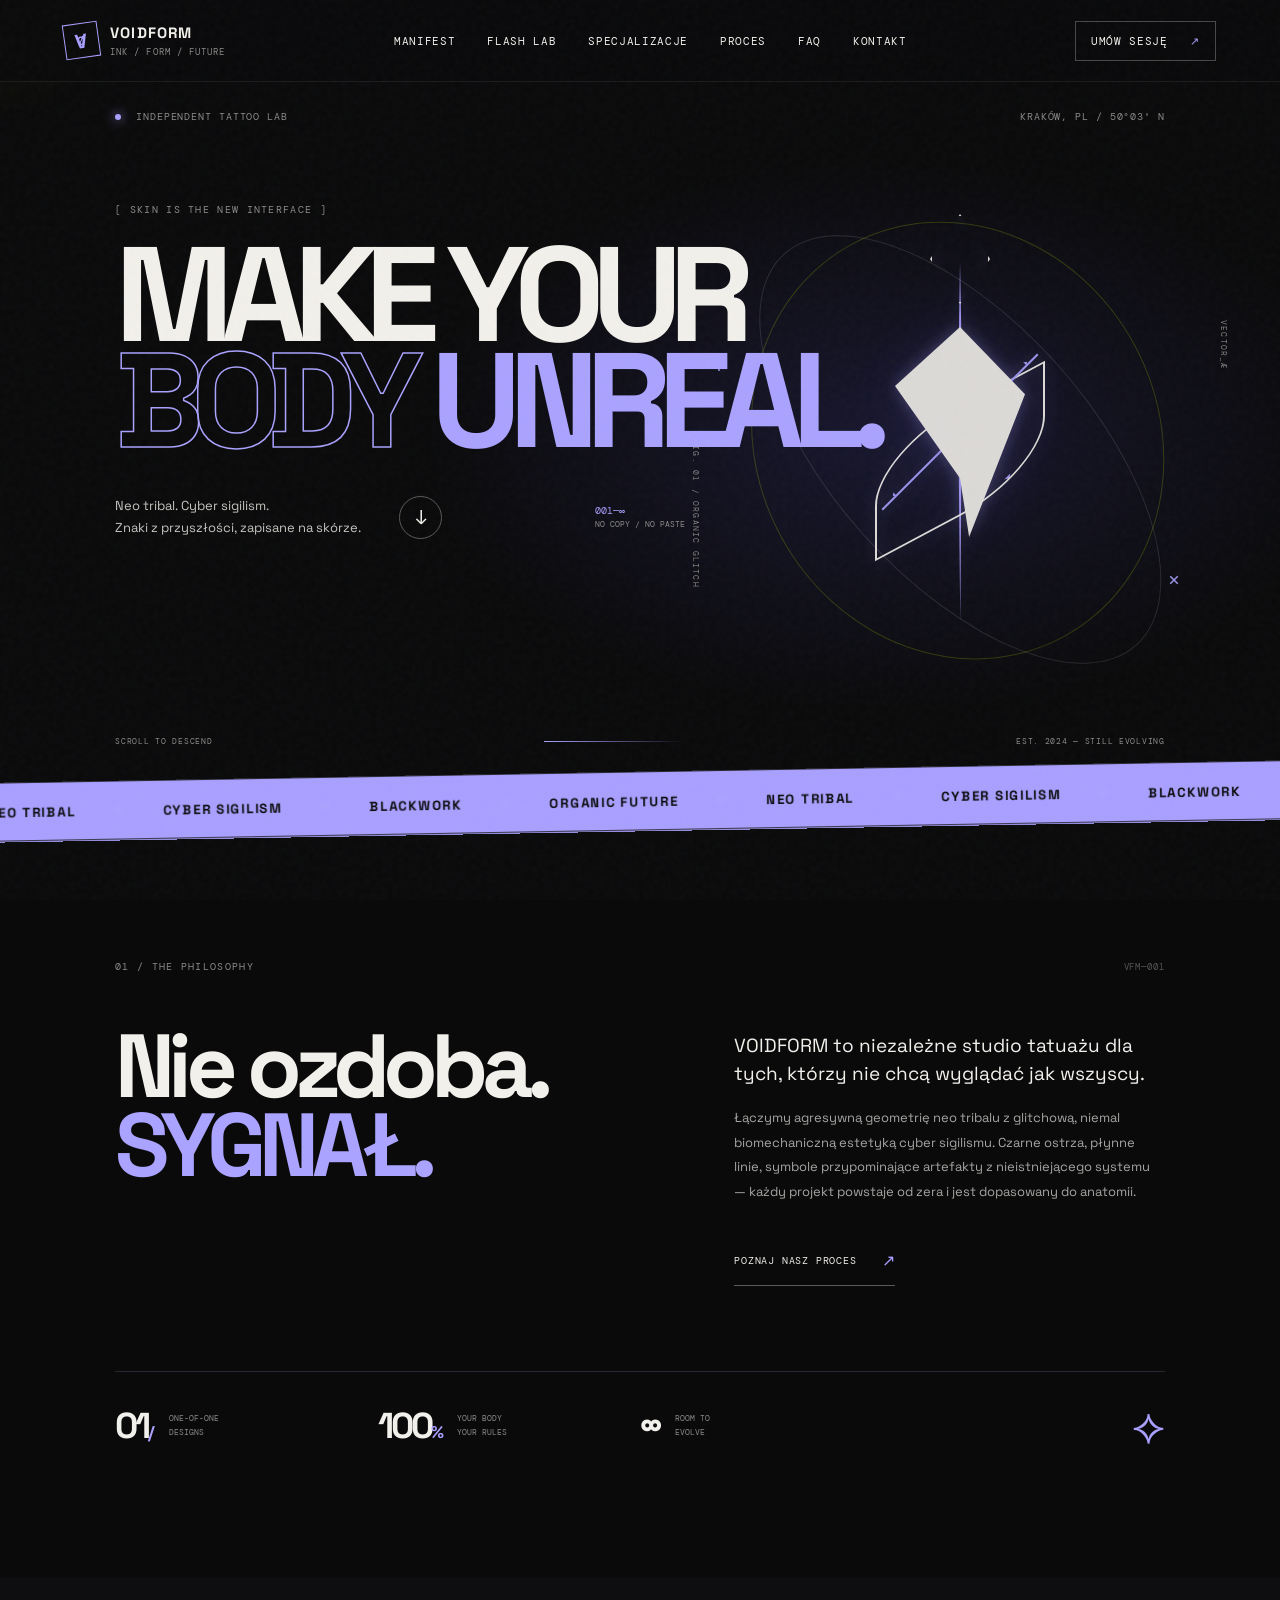
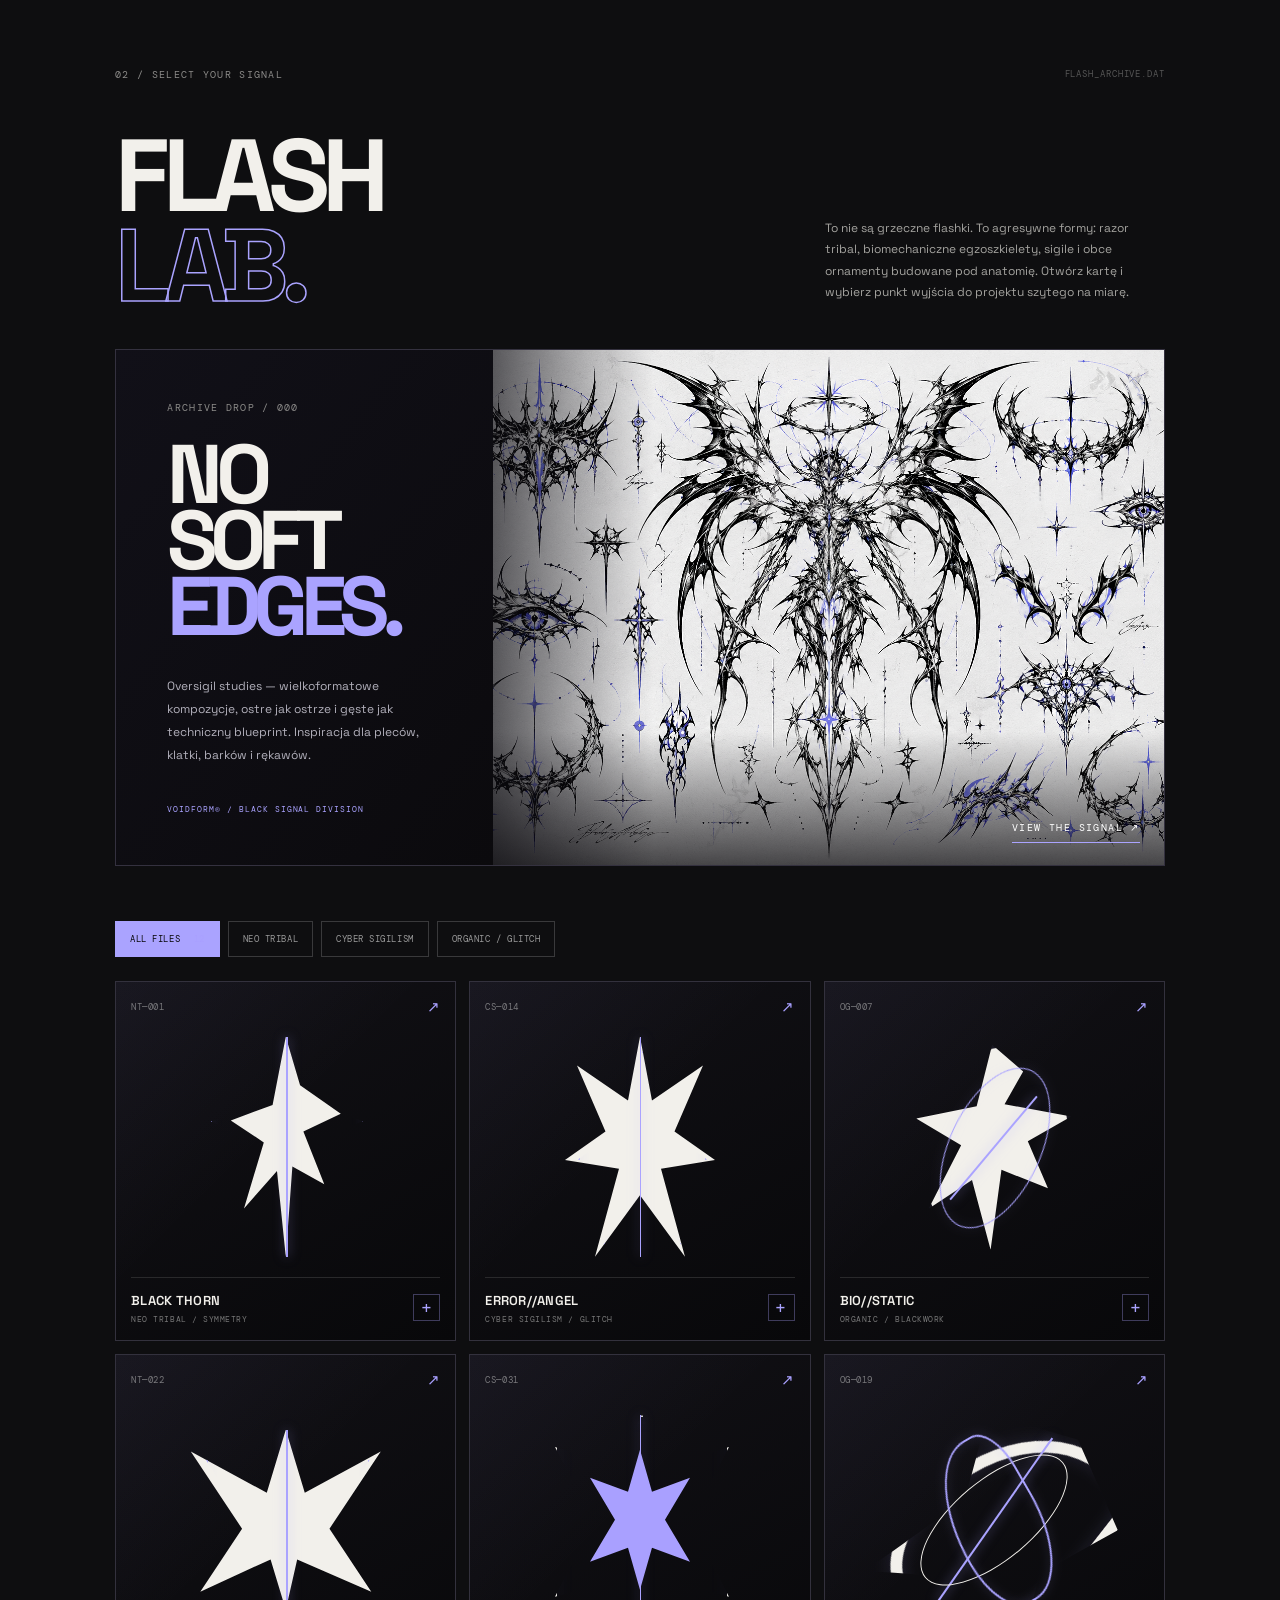
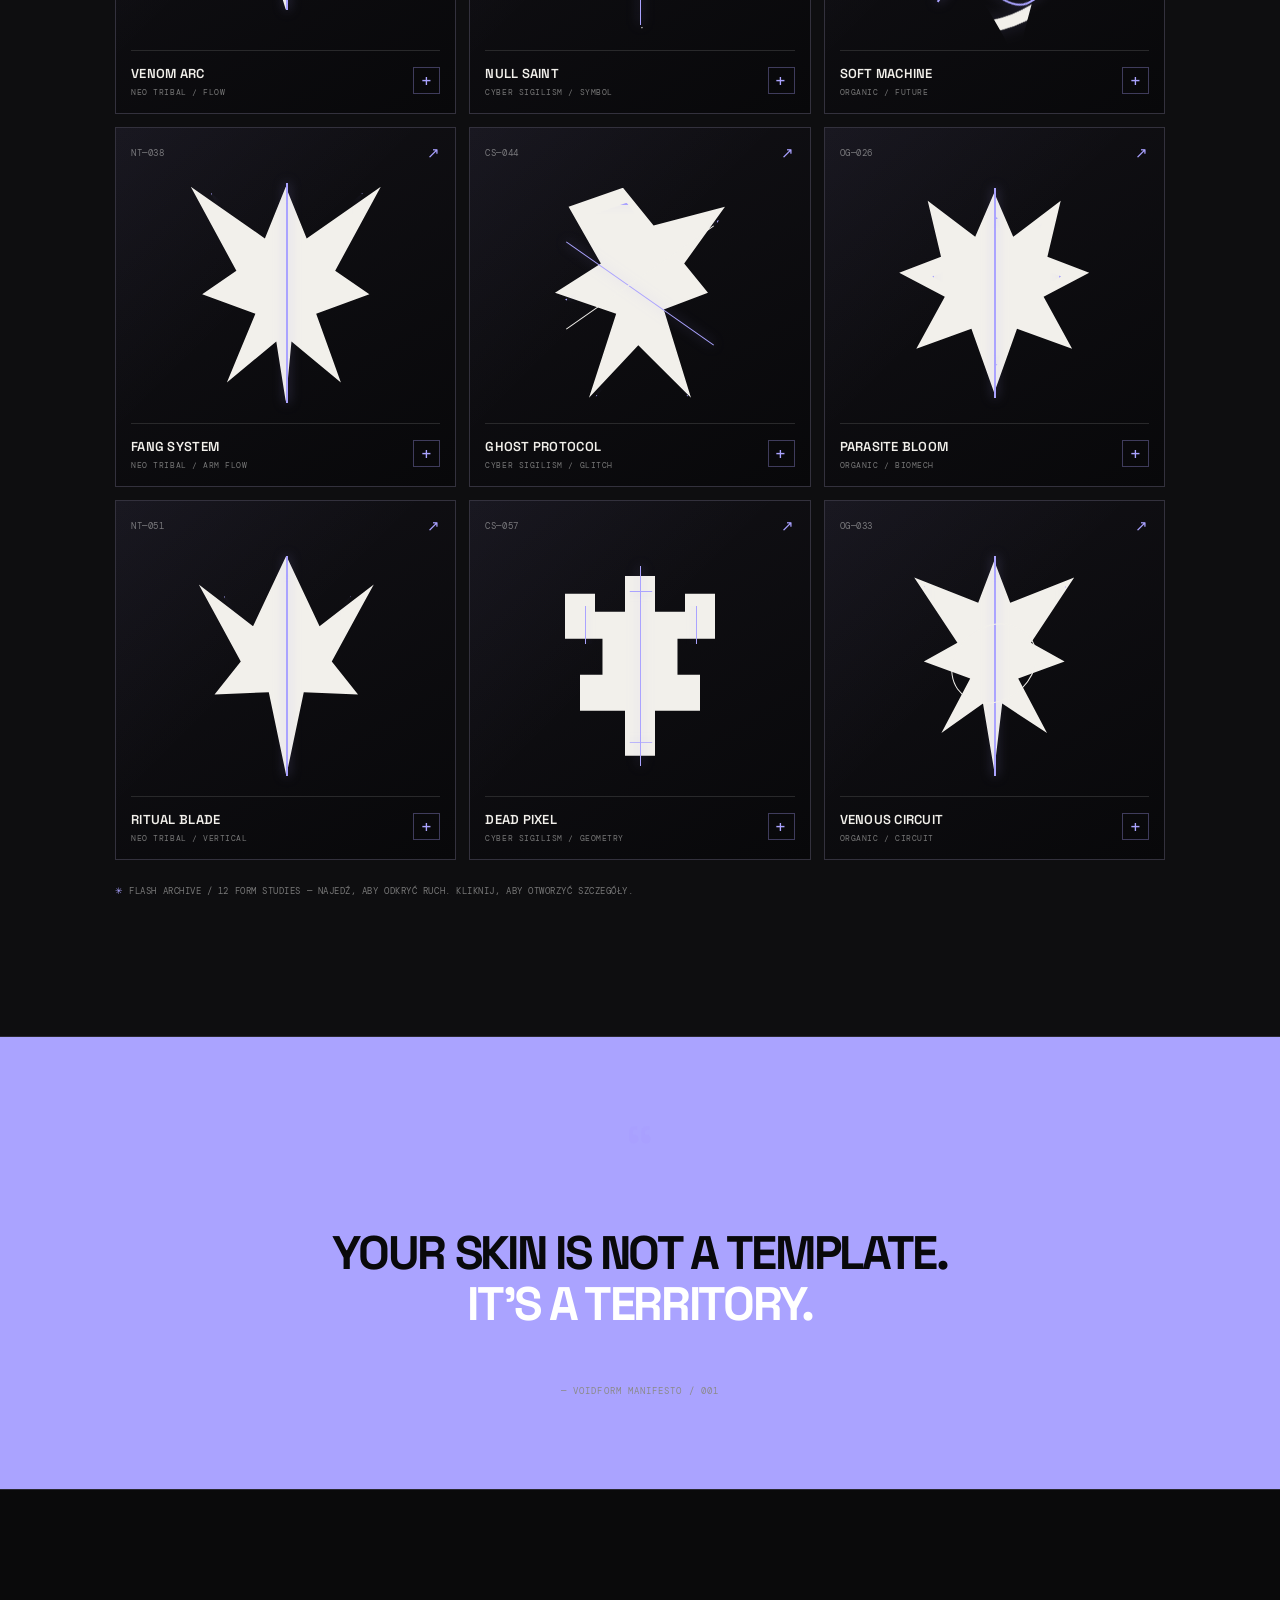
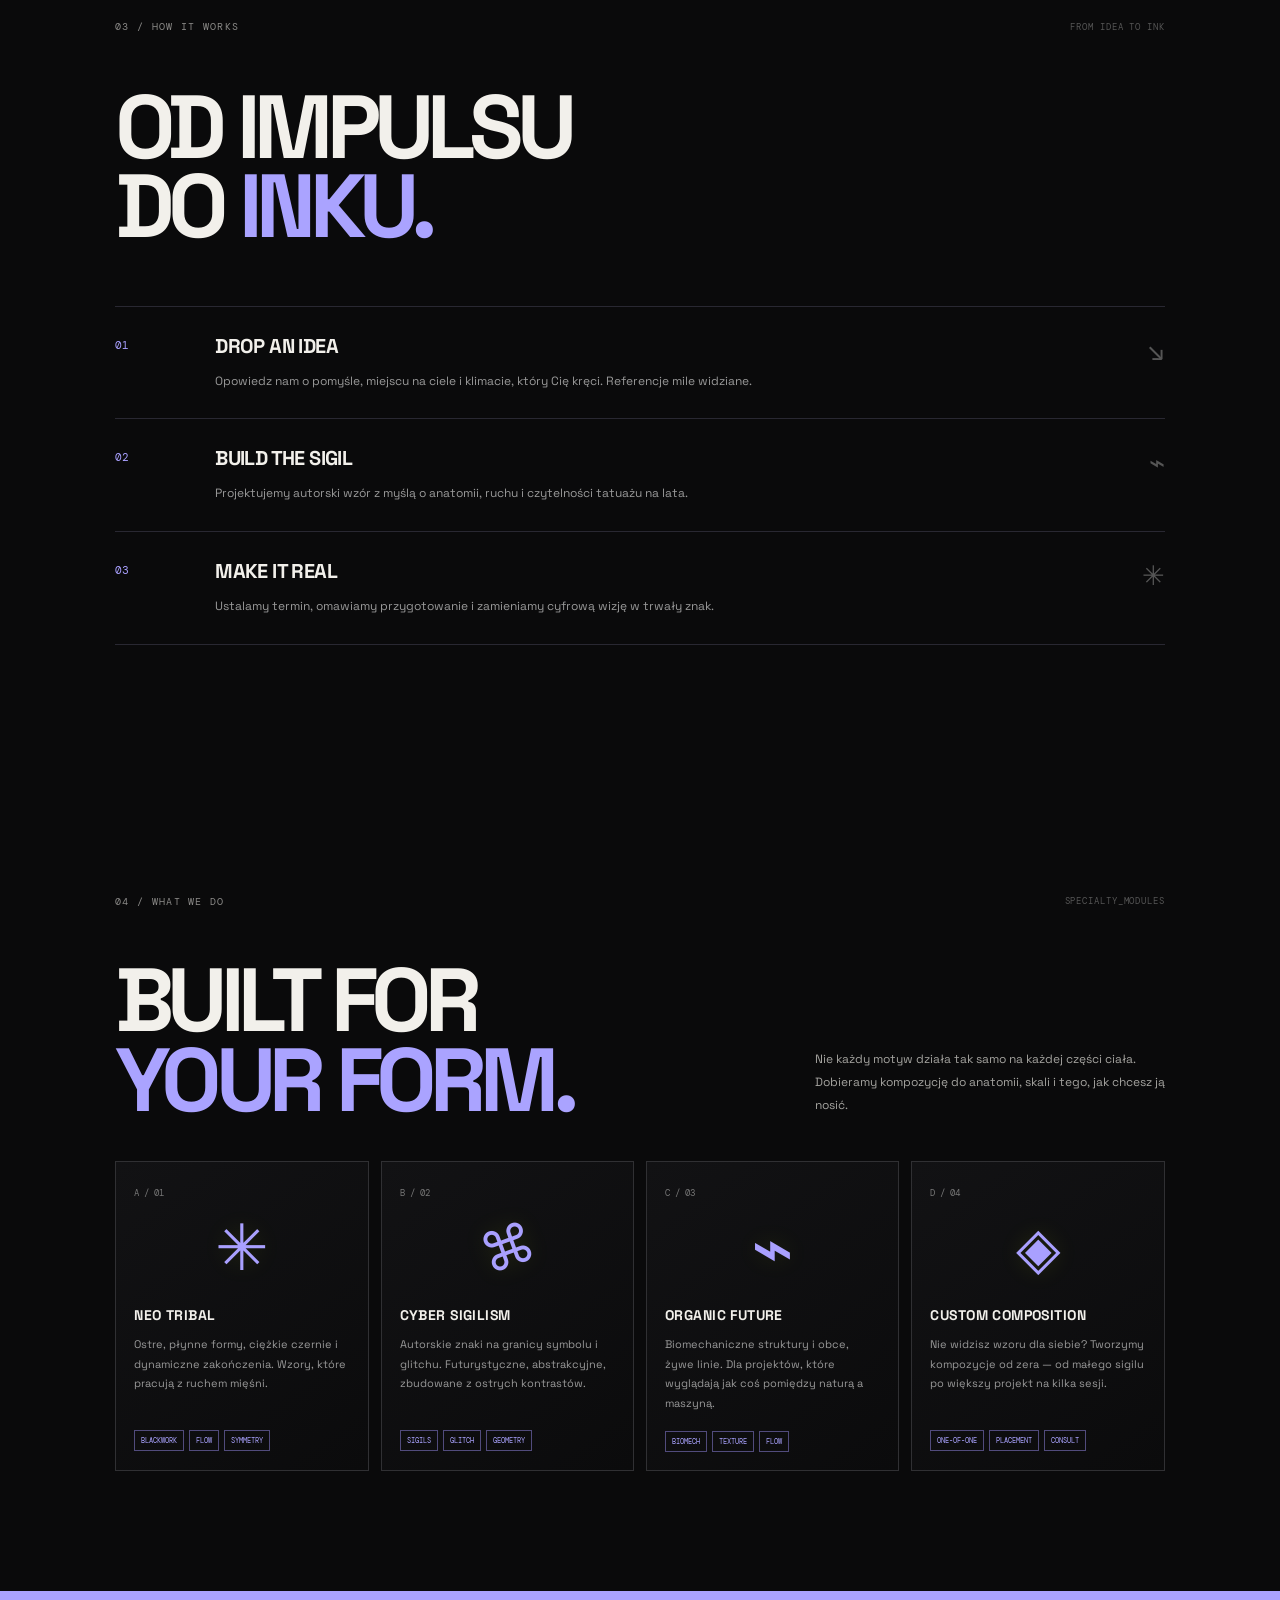
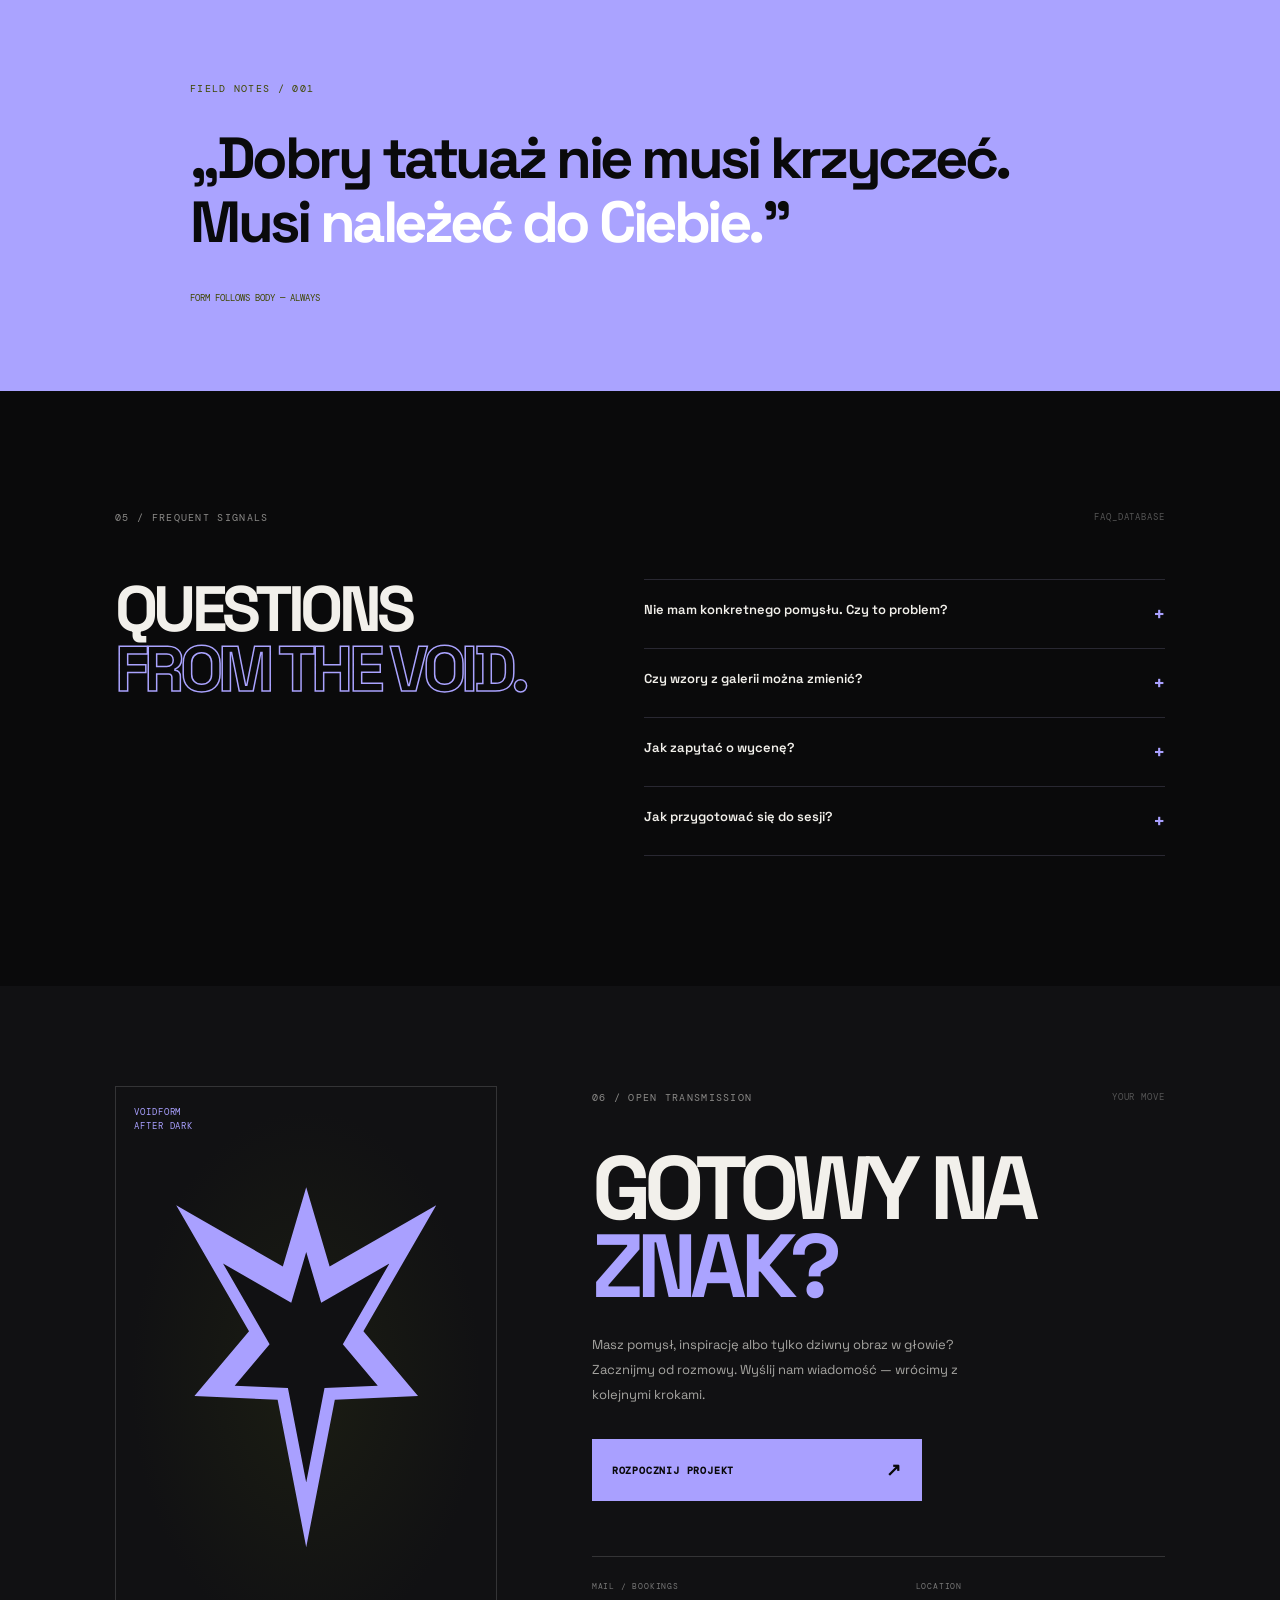
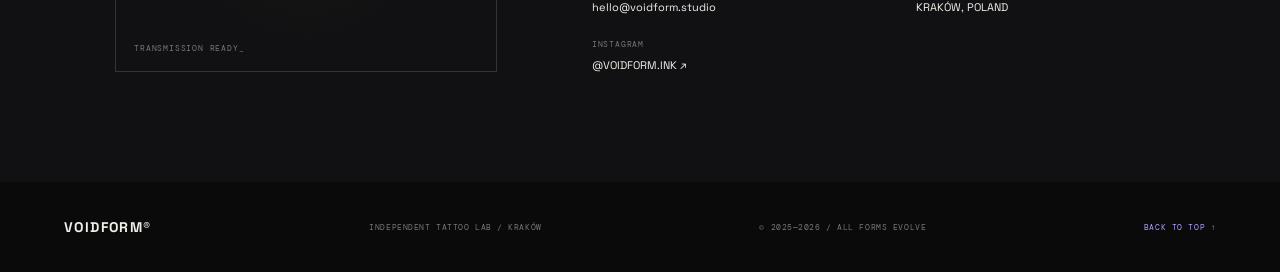
==== commit ae2964d3: "Second deploy&reshade" ====
--- a/index.html
+++ b/index.html
@@ -59,7 +59,11 @@
 
     <section class="flash section-shell" id="flash">
       <div class="section-heading"><span class="eyebrow">02 / SELECT YOUR SIGNAL</span><span class="tiny-code">FLASH_ARCHIVE.DAT</span></div>
-      <div class="flash-intro"><h2>FLASH<br><span class="outline-text">LAB.</span></h2><p>Dwanaście punktów wyjścia w trzech kierunkach estetycznych. Otwórz kartę, poznaj opis i potraktuj wzór jak bazę do autorskiej kompozycji dopasowanej do anatomii.</p></div>
+      <div class="flash-intro"><h2>FLASH<br><span class="outline-text">LAB.</span></h2><p>To nie są grzeczne flashki. To agresywne formy: razor tribal, biomechaniczne egzoszkielety, sigile i obce ornamenty budowane pod anatomię. Otwórz kartę i wybierz punkt wyjścia do projektu szytego na miarę.</p></div>
+      <div class="oversigil-feature">
+        <div class="oversigil-copy"><span class="eyebrow">ARCHIVE DROP / 000</span><h3>NO SOFT<br><span>EDGES.</span></h3><p>Oversigil studies — wielkoformatowe kompozycje, ostre jak ostrze i gęste jak techniczny blueprint. Inspiracja dla pleców, klatki, barków i rękawów.</p><span class="oversigil-stamp">VOIDFORM® / BLACK SIGNAL DIVISION</span></div>
+        <button class="oversigil-image" type="button" aria-label="Otwórz arkusz Oversigil" onclick="document.querySelector('#contact').scrollIntoView({behavior:'smooth'})"><img src="assets/voidform-oversigil-flash.png" alt="Autorski arkusz cyber-tribalowych sigili, ostrych biomechanicznych ornamentów i symetrycznych czarnych form z kobaltowymi akcentami"><span>VIEW THE SIGNAL ↗</span></button>
+      </div>
       <div class="filter-row" role="group" aria-label="Filtruj wzory"><button class="filter-btn active" data-filter="all">ALL FILES <span>12</span></button><button class="filter-btn" data-filter="tribal">NEO TRIBAL</button><button class="filter-btn" data-filter="sigil">CYBER SIGILISM</button><button class="filter-btn" data-filter="organic">ORGANIC / GLITCH</button></div>
       <div class="flash-grid">
         <button class="flash-card" data-type="tribal" data-name="BLACK THORN" data-code="NT—001" data-desc="Ostry, symetryczny tribal z płynnymi zakończeniami. Dobry punkt startowy na przedramię lub łydkę."><span class="card-top"><span>NT—001</span><span>↗</span></span><span class="pattern pattern-thorn"><i></i><b></b><em></em></span><span class="card-bottom"><span><strong>BLACK THORN</strong><small>NEO TRIBAL / SYMMETRY</small></span><span class="card-plus">+</span></span></button>
@@ -75,7 +79,7 @@
         <button class="flash-card" data-type="sigil" data-name="DEAD PIXEL" data-code="CS—057" data-desc="Geometryczny znak z ostrymi modułami i przerwami inspirowanymi cyfrowym artefaktem."><span class="card-top"><span>CS—057</span><span>↗</span></span><span class="pattern pattern-pixel"><i></i><b></b><em></em></span><span class="card-bottom"><span><strong>DEAD PIXEL</strong><small>CYBER SIGILISM / GEOMETRY</small></span><span class="card-plus">+</span></span></button>
         <button class="flash-card" data-type="organic" data-name="VENOUS CIRCUIT" data-code="OG—033" data-desc="Sieć organicznych linii i ostrych rozgałęzień, jak obwód znaleziony w żywej tkance."><span class="card-top"><span>OG—033</span><span>↗</span></span><span class="pattern pattern-vein"><i></i><b></b><em></em></span><span class="card-bottom"><span><strong>VENOUS CIRCUIT</strong><small>ORGANIC / CIRCUIT</small></span><span class="card-plus">+</span></span></button>
       </div>
-      <p class="flash-note"><span class="acid">✳</span> WZORY SĄ INTERAKTYWNE — NAJEDŹ, ABY ODKRYĆ RUCH. KLIKNIJ, ABY OTWORZYĆ SZCZEGÓŁY.</p>
+      <p class="flash-note"><span class="acid">✳</span> FLASH ARCHIVE / 12 FORM STUDIES — NAJEDŹ, ABY ODKRYĆ RUCH. KLIKNIJ, ABY OTWORZYĆ SZCZEGÓŁY.</p>
     </section>
 
     <section class="quote-band"><span class="quote-mark">“</span><p>YOUR SKIN IS NOT A TEMPLATE.<br><span class="acid">IT'S A TERRITORY.</span></p><span class="quote-sign">— VOIDFORM MANIFESTO / 001</span></section>
--- a/style.css
+++ b/style.css
@@ -30,3 +30,43 @@
 .services{padding-top:120px;padding-bottom:120px}.services-head{display:flex;justify-content:space-between;align-items:end;gap:35px;margin:52px 0 40px}.services-head h2{font-size:clamp(48px,7vw,90px);line-height:.9;letter-spacing:-.075em;margin:0}.services-head p{max-width:350px;color:#a4a39f;font-size:12px;line-height:1.9;margin:0 0 4px}.service-grid{display:grid;grid-template-columns:repeat(4,minmax(0,1fr));gap:12px}.service-card{min-height:300px;border:1px solid #303033;padding:18px;position:relative;overflow:hidden;transition:border-color .25s,transform .25s;background:linear-gradient(145deg,#121214,#0b0b0c)}.service-card:hover{border-color:var(--acid);transform:translateY(-4px)}.service-index{font:9px var(--mono);color:#777}.service-glyph{height:95px;display:grid;place-items:center;font-size:64px;color:var(--acid);text-shadow:0 0 24px #d5ff0020}.glyph-b{font-size:54px;transform:rotate(-20deg)}.glyph-c{font-size:72px}.glyph-d{font-size:58px}.service-card h3{font-size:14px;letter-spacing:.03em;margin:10px 0}.service-card p{font-size:11px;line-height:1.8;color:#999;min-height:78px}.service-tags{display:flex;gap:5px;flex-wrap:wrap;margin-top:17px}.service-tags span{font:7px var(--mono);color:var(--acid);border:1px solid #454b24;padding:5px 6px}.studio-note{padding:85px 9vw;background:var(--acid);color:#0a0a0b}.studio-note-inner{max-width:900px;margin:auto}.studio-note .eyebrow,.studio-note .tiny-code{color:#3e4700}.studio-note p{font-size:clamp(26px,5vw,58px);font-weight:700;letter-spacing:-.06em;line-height:1.1;margin:30px 0}.studio-note .acid{color:#fff}.faq{padding-top:120px;padding-bottom:130px}.faq-layout{display:grid;grid-template-columns:.9fr 1.1fr;gap:8vw;margin-top:55px}.faq-layout h2{font-size:clamp(37px,5vw,65px);line-height:.95;letter-spacing:-.075em;margin:0}.faq-list details{border-top:1px solid var(--line);padding:21px 0}.faq-list details:last-child{border-bottom:1px solid var(--line)}.faq-list summary{display:flex;justify-content:space-between;gap:20px;list-style:none;cursor:pointer;font-size:13px;font-weight:600}.faq-list summary::-webkit-details-marker{display:none}.faq-list summary span{font-size:20px;color:var(--acid);transition:transform .2s}.faq-list details[open] summary span{transform:rotate(45deg)}.faq-list details p{color:#999;font-size:12px;line-height:1.9;max-width:520px;padding-right:20px;margin-bottom:0}
 @media(max-width:900px){.service-grid{grid-template-columns:repeat(2,minmax(0,1fr))}.services-head{gap:25px}.faq-layout{gap:5vw}.faq-layout h2{font-size:clamp(35px,5.5vw,55px)}}
 @media(max-width:640px){.services{padding-top:85px;padding-bottom:85px}.services-head{flex-direction:column;align-items:start;margin-top:40px}.service-grid{grid-template-columns:1fr 1fr;gap:8px}.service-card{padding:13px;min-height:300px}.service-glyph{height:75px;font-size:48px}.service-card h3{font-size:12px}.service-card p{font-size:10px;min-height:105px}.service-tags span{font-size:6px}.studio-note{padding:60px 6vw}.faq{padding-top:85px;padding-bottom:90px}.faq-layout{grid-template-columns:1fr;gap:35px;margin-top:40px}.faq-layout h2{font-size:clamp(43px,11vw,65px)}.faq-list summary{font-size:12px}.pattern{height:180px}}
+
+
+/* OVERSIGIL UPDATE — high-impact visual direction */
+:root{--acid:#a9a0ff;--line:#292832}
+.hero{isolation:isolate;overflow:hidden}
+.hero:before{content:"";position:absolute;z-index:-1;inset:10% -10% 0 25%;background:radial-gradient(ellipse at 52% 46%,#6961ff24,transparent 58%);pointer-events:none}
+.hero-art{filter:drop-shadow(0 0 28px #756cff22)}
+.hero-sigil{filter:drop-shadow(0 0 8px #aaa4ff55)}
+.outline-text{-webkit-text-stroke-color:#aaa3ff}
+.acid{color:#aaa3ff!important}
+.ticker b{color:#aaa3ff}
+.flash-card{background:linear-gradient(150deg,#121116,#08080a);border-color:#33313d}
+.flash-card:before{content:"";position:absolute;inset:0;background:linear-gradient(135deg,#aaa3ff0c,transparent 45%,#fff0);pointer-events:none}
+.flash-card:hover{border-color:#aaa3ff;box-shadow:0 12px 50px #6c63ff15}
+.pattern:before{filter:drop-shadow(0 0 8px #aaa3ff26)}
+.pattern:after{border-color:#aaa3ff!important;filter:drop-shadow(0 0 5px #aaa3ff4a)}
+.pattern i{background:#aaa3ff!important;box-shadow:0 0 12px #aaa3ff99}
+.card-plus{color:#aaa3ff;border-color:#aaa3ff55}
+.filter-btn.active{background:#aaa3ff;color:#09090b;border-color:#aaa3ff}
+.filter-btn:hover{border-color:#aaa3ff}
+.text-link:hover,.header-cta:hover{color:#aaa3ff}
+.oversigil-feature{display:grid;grid-template-columns:.72fr 1.28fr;min-height:390px;margin:38px 0 55px;border:1px solid #34313f;background:#0c0b10;overflow:hidden;position:relative}
+.oversigil-copy{padding:clamp(25px,4vw,58px);display:flex;flex-direction:column;align-items:flex-start;justify-content:center;position:relative;z-index:1;background:linear-gradient(130deg,#111018,#0b0a0d)}
+.oversigil-copy h3{font-size:clamp(44px,6.5vw,88px);letter-spacing:-.09em;line-height:.79;margin:28px 0 24px;font-weight:700}
+.oversigil-copy h3 span{color:#aaa3ff}
+.oversigil-copy p{font-size:12px;line-height:1.9;color:#b2b0bb;max-width:330px}
+.oversigil-stamp{font:8px var(--mono);letter-spacing:.12em;color:#aaa3ff;margin-top:25px}
+.oversigil-image{position:relative;min-height:390px;border:0;padding:0;overflow:hidden;background:#e8e7eb;cursor:pointer;text-align:left}
+.oversigil-image:after{content:"";position:absolute;inset:0;background:linear-gradient(90deg,#0c0b10aa,transparent 24%),linear-gradient(0deg,#0b0a0dbb,transparent 26%);pointer-events:none}
+.oversigil-image img{width:100%;height:100%;position:absolute;inset:0;object-fit:cover;object-position:center;transition:transform .8s cubic-bezier(.2,.7,.2,1),filter .5s;filter:contrast(1.08) saturate(.82)}
+.oversigil-image:hover img{transform:scale(1.055);filter:contrast(1.15) saturate(1.08)}
+.oversigil-image span{position:absolute;z-index:2;bottom:22px;right:24px;color:#fff;font:10px var(--mono);letter-spacing:.14em;border-bottom:1px solid #aaa3ff;padding-bottom:8px}
+.quote-band{background:#aaa3ff;color:#09090b}
+.quote-band .acid{color:#fff!important}
+.service-card:hover{box-shadow:0 12px 40px #aaa3ff12}
+.service-tags span{color:#aaa3ff;border-color:#514b7c}
+.studio-note{background:#aaa3ff}
+.studio-note .acid{color:#fff!important}
+@media(max-width:760px){.oversigil-feature{grid-template-columns:1fr}.oversigil-copy{padding:28px}.oversigil-copy h3{font-size:60px;margin:20px 0}.oversigil-image{min-height:310px}.oversigil-image img{object-position:center}}
+@media(prefers-reduced-motion:reduce){.oversigil-image img{transition:none}}
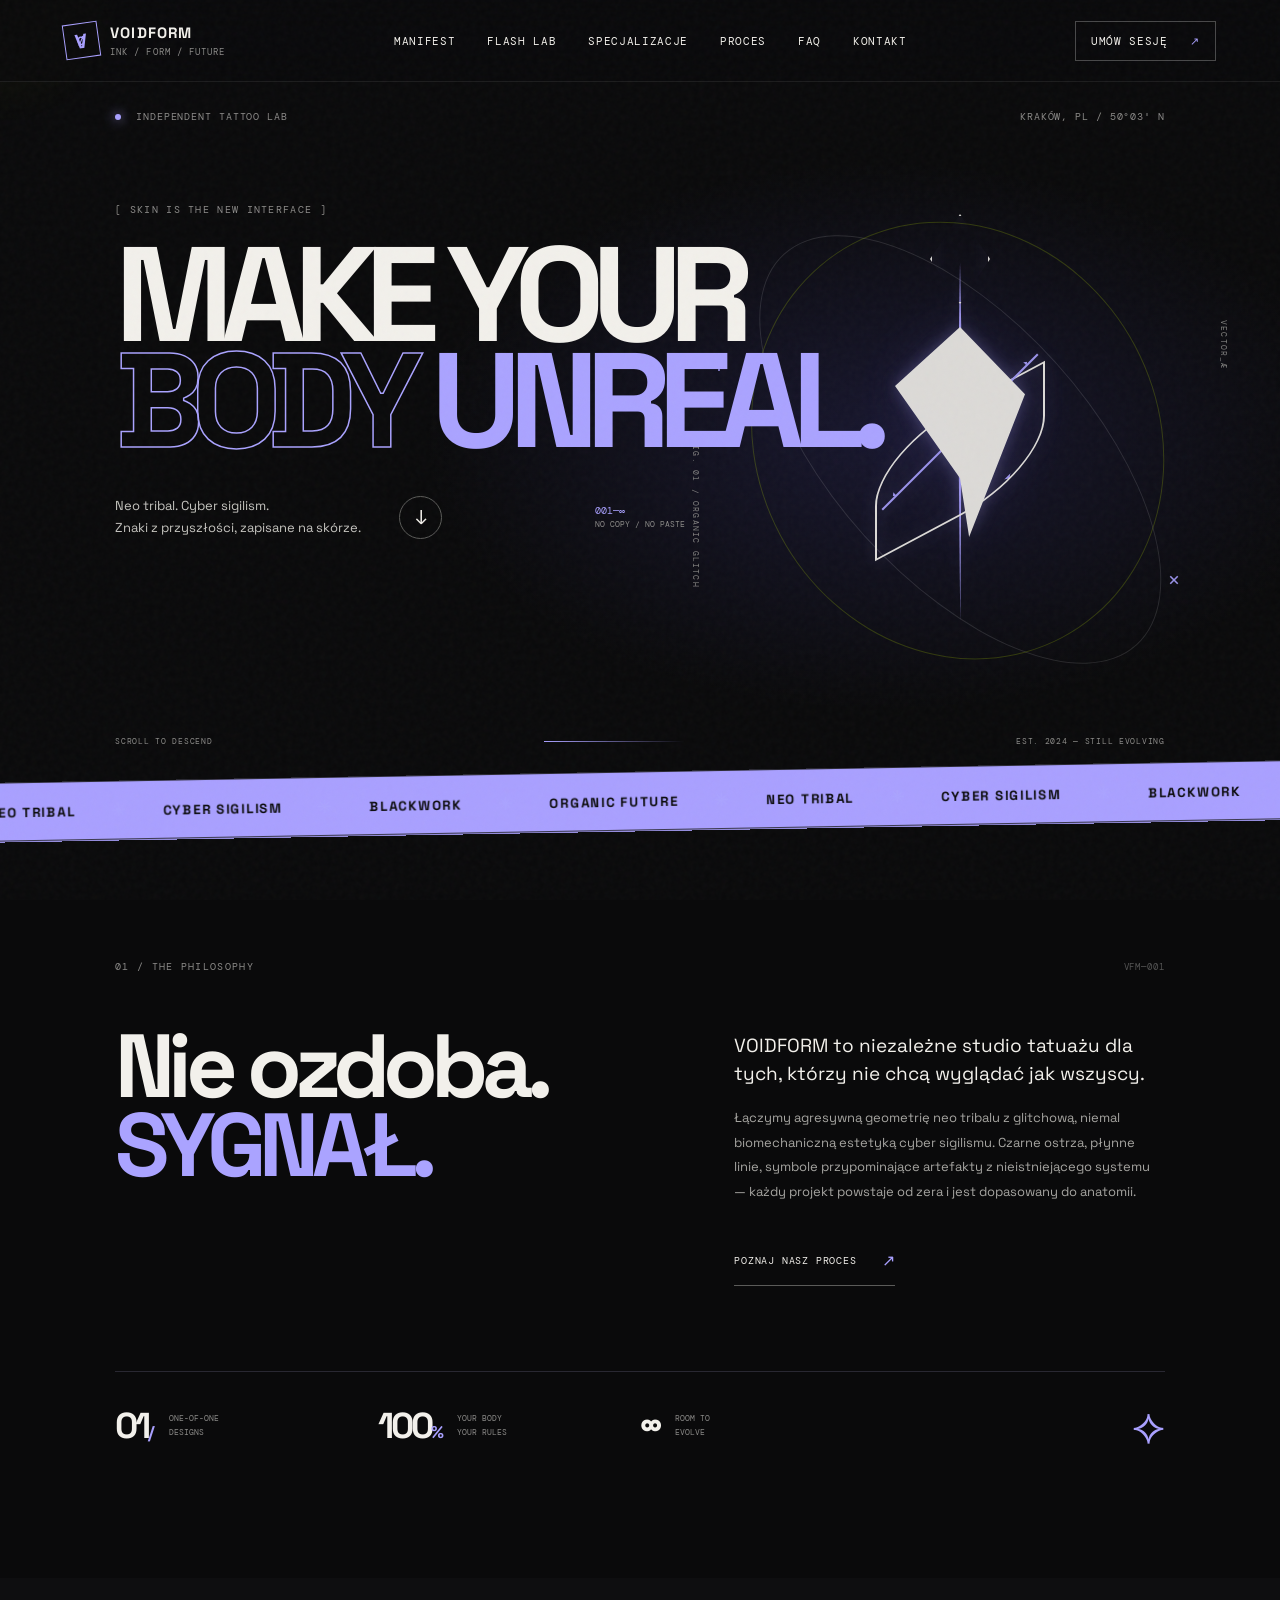
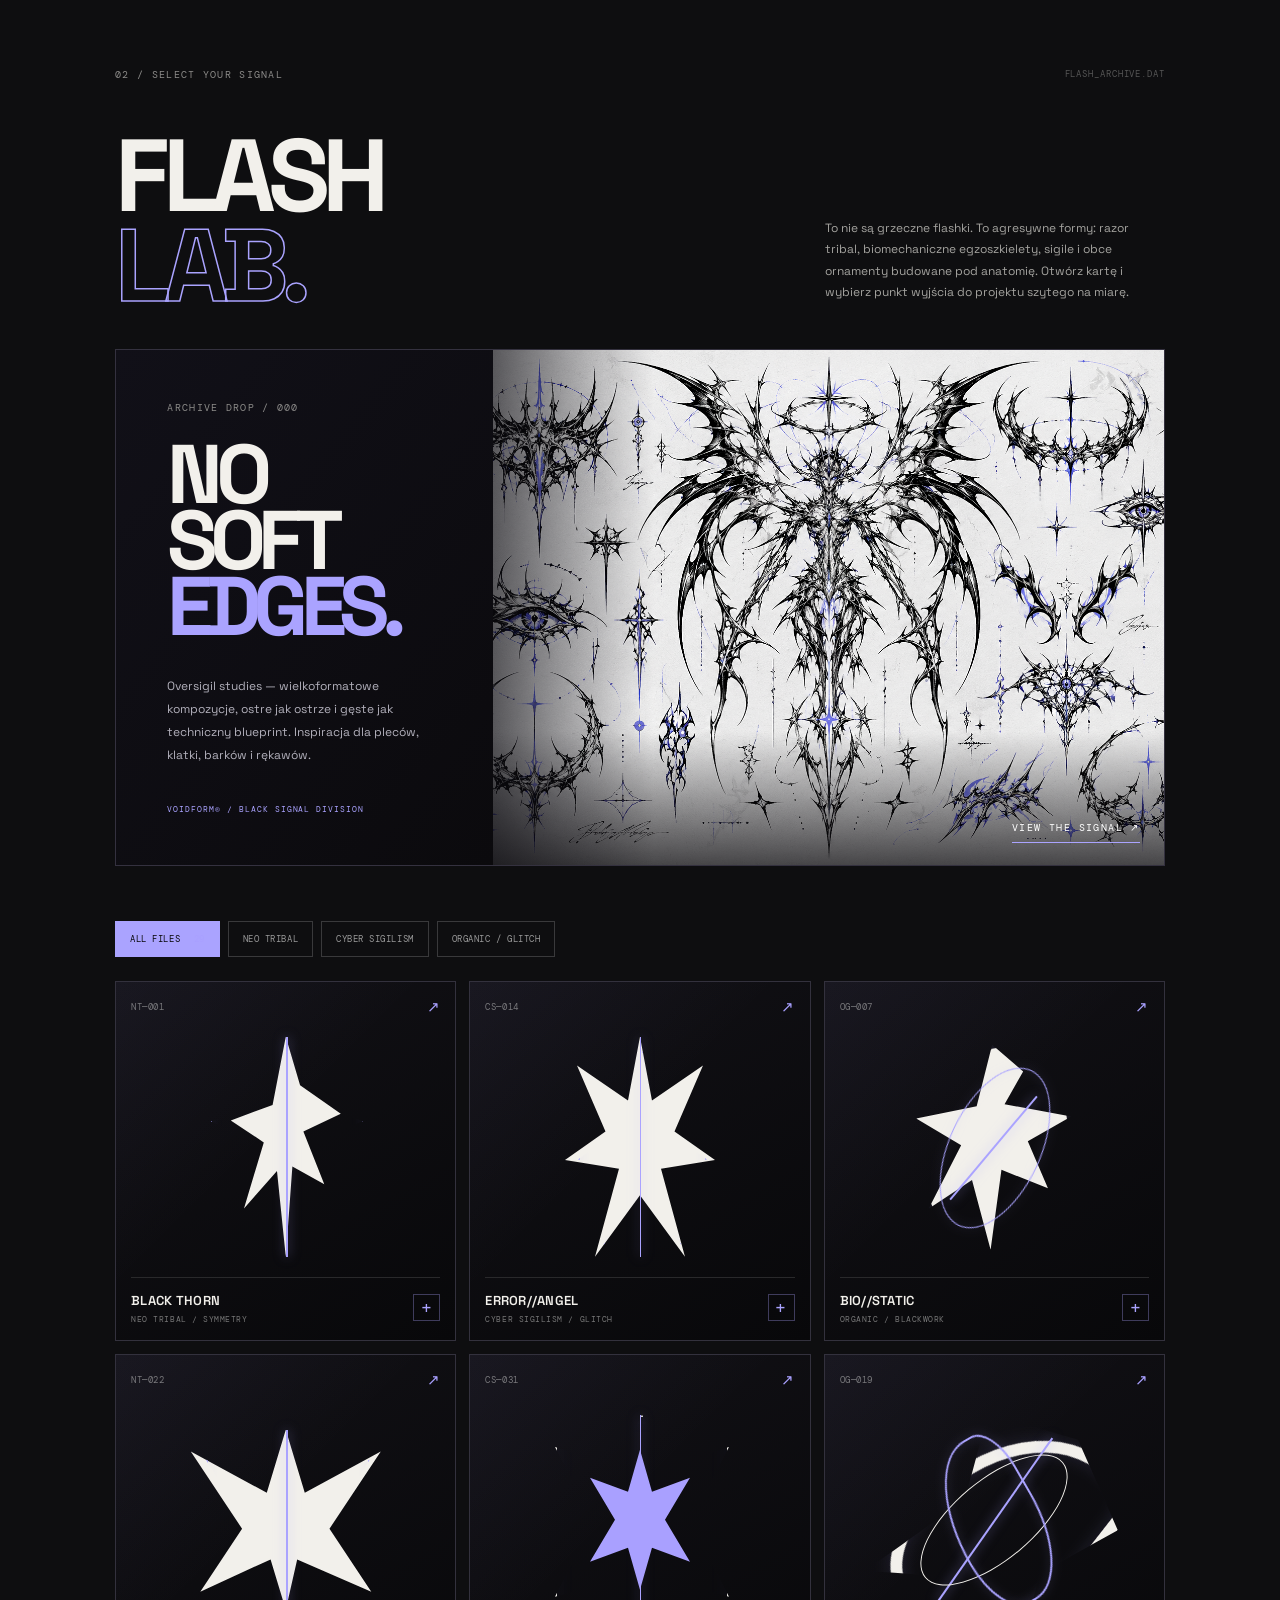
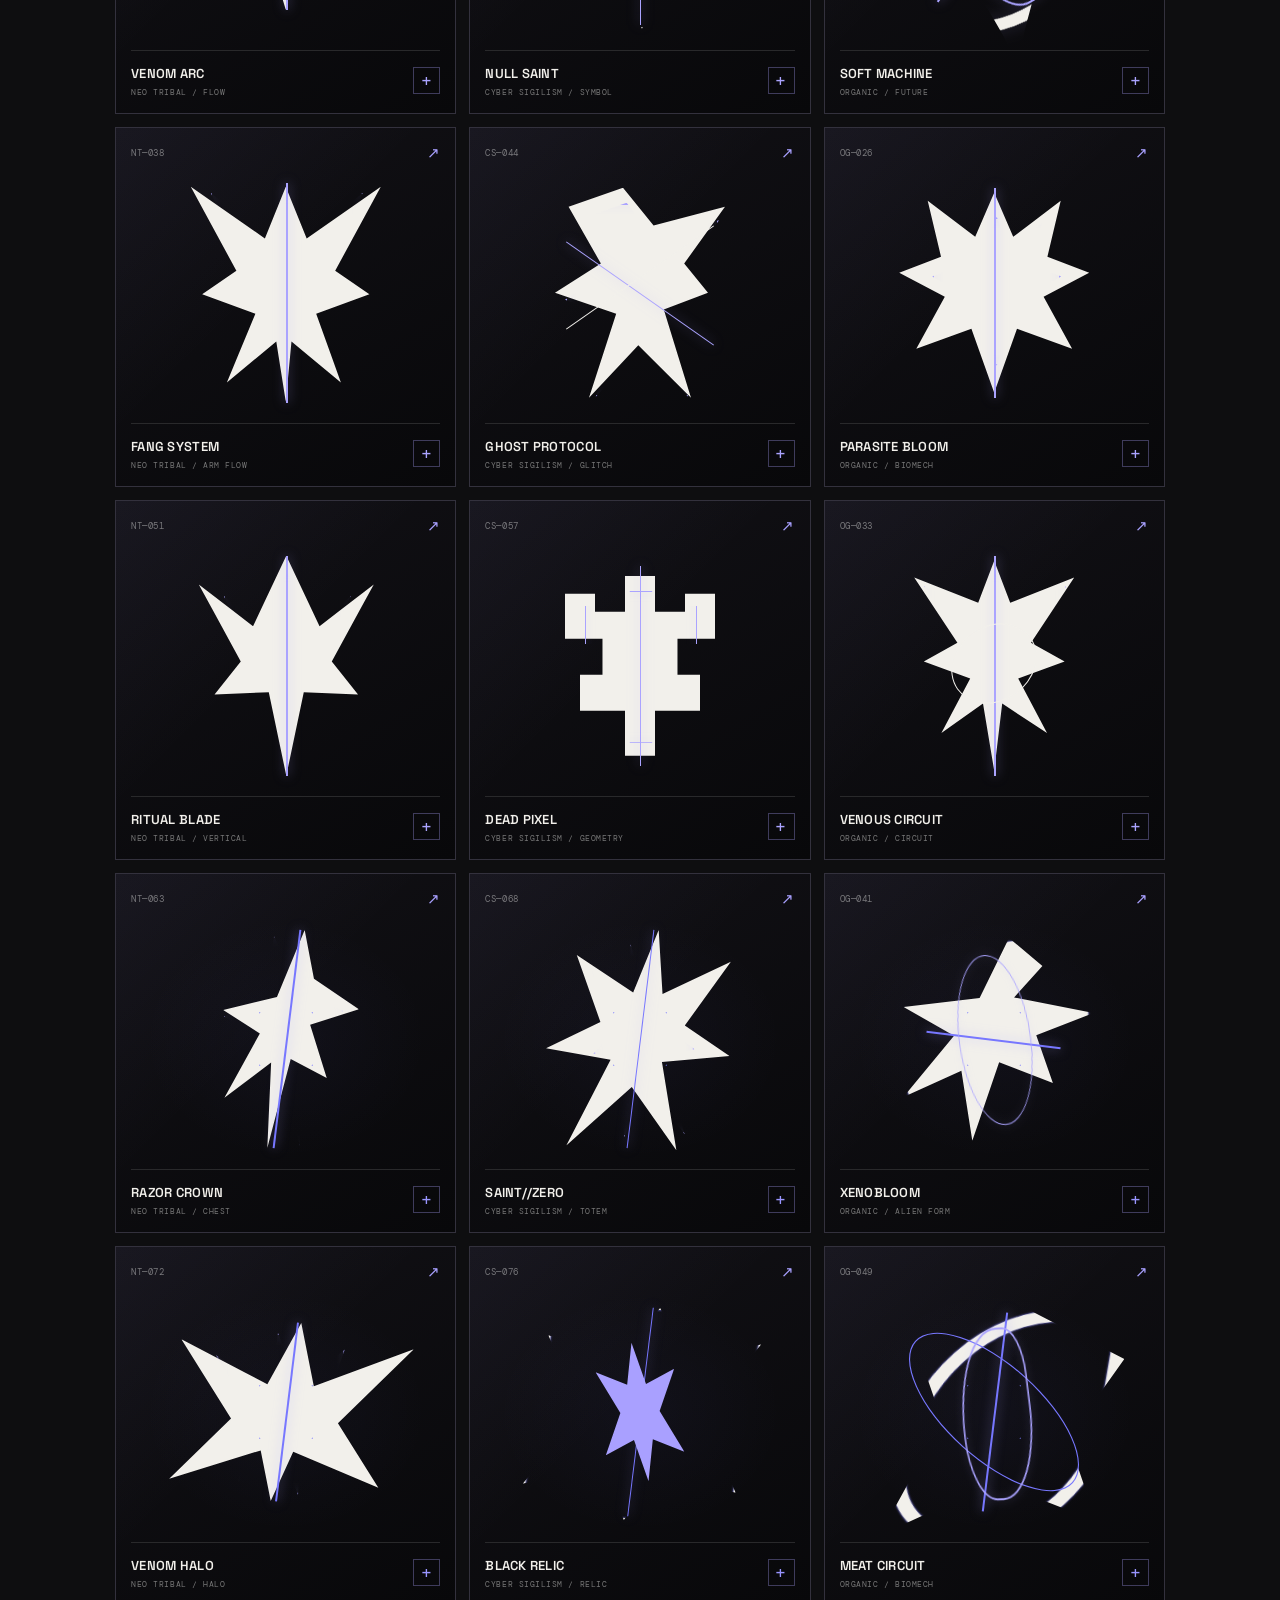
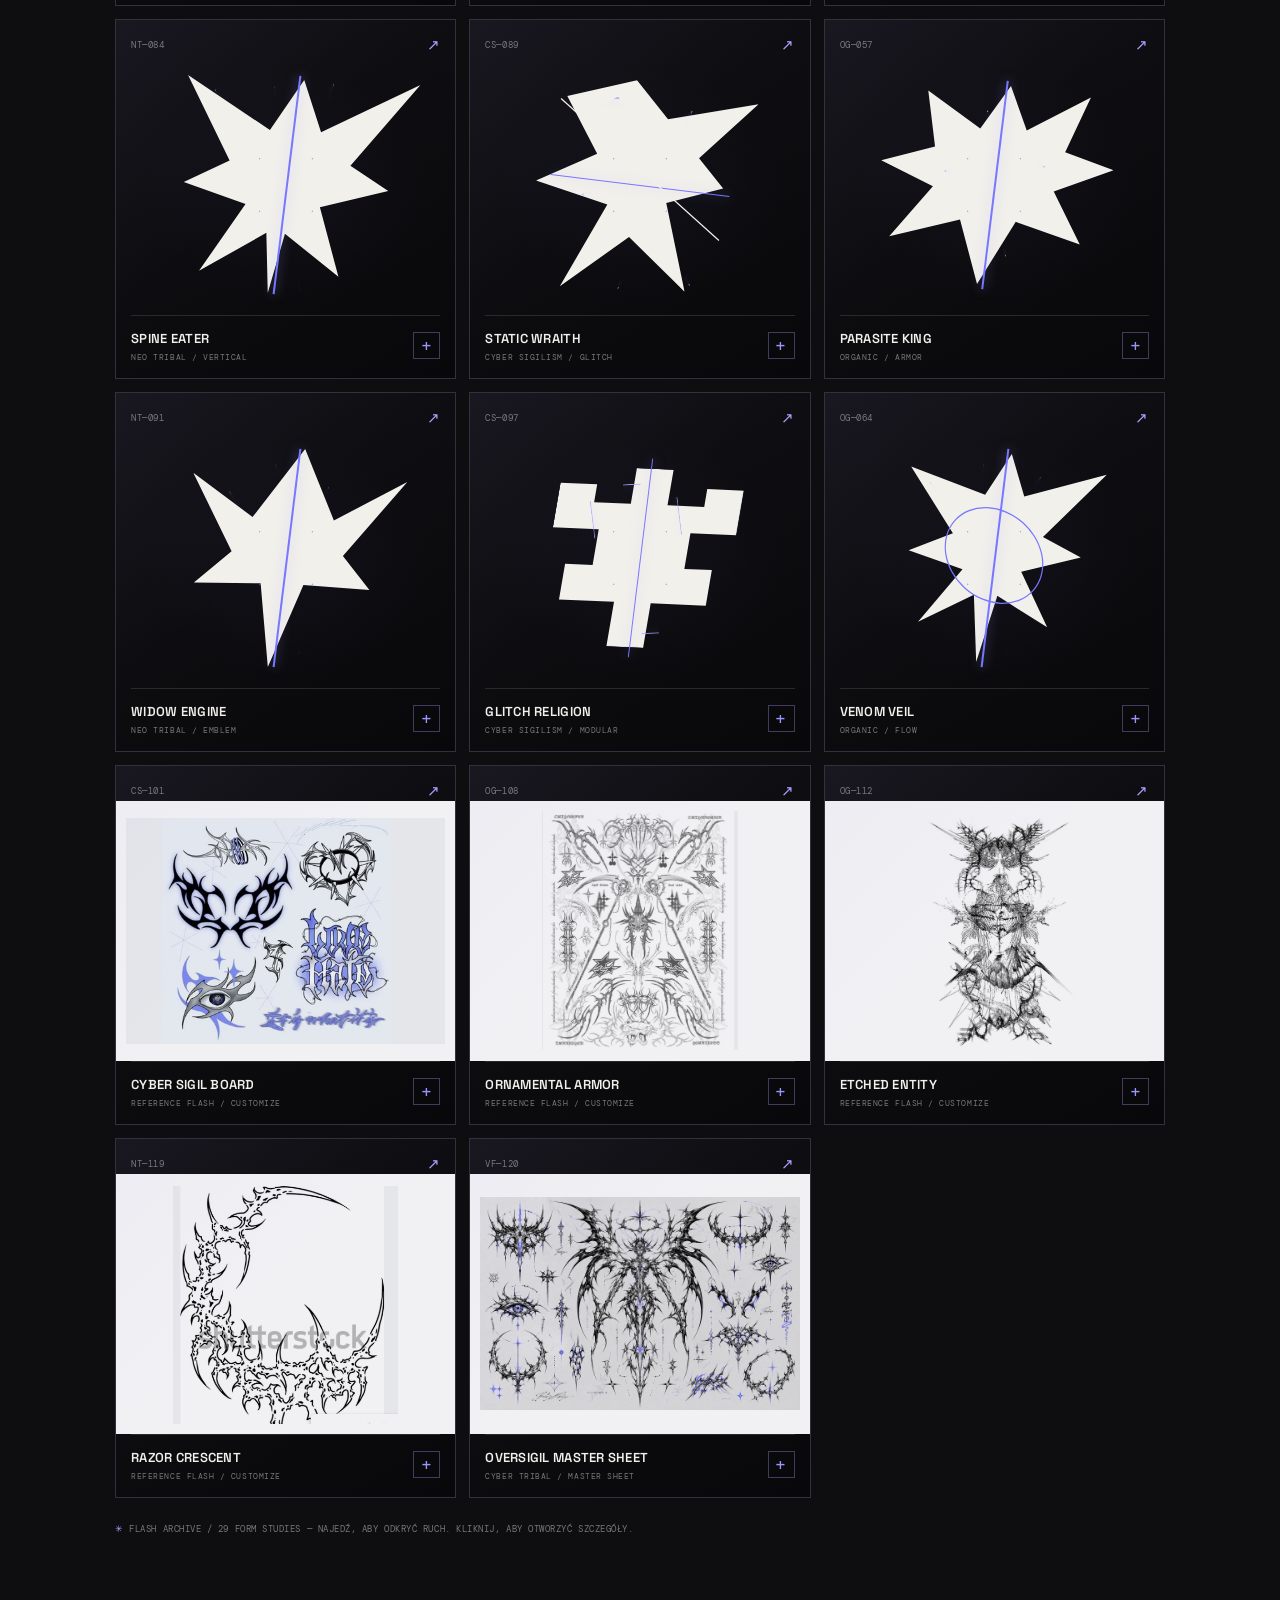
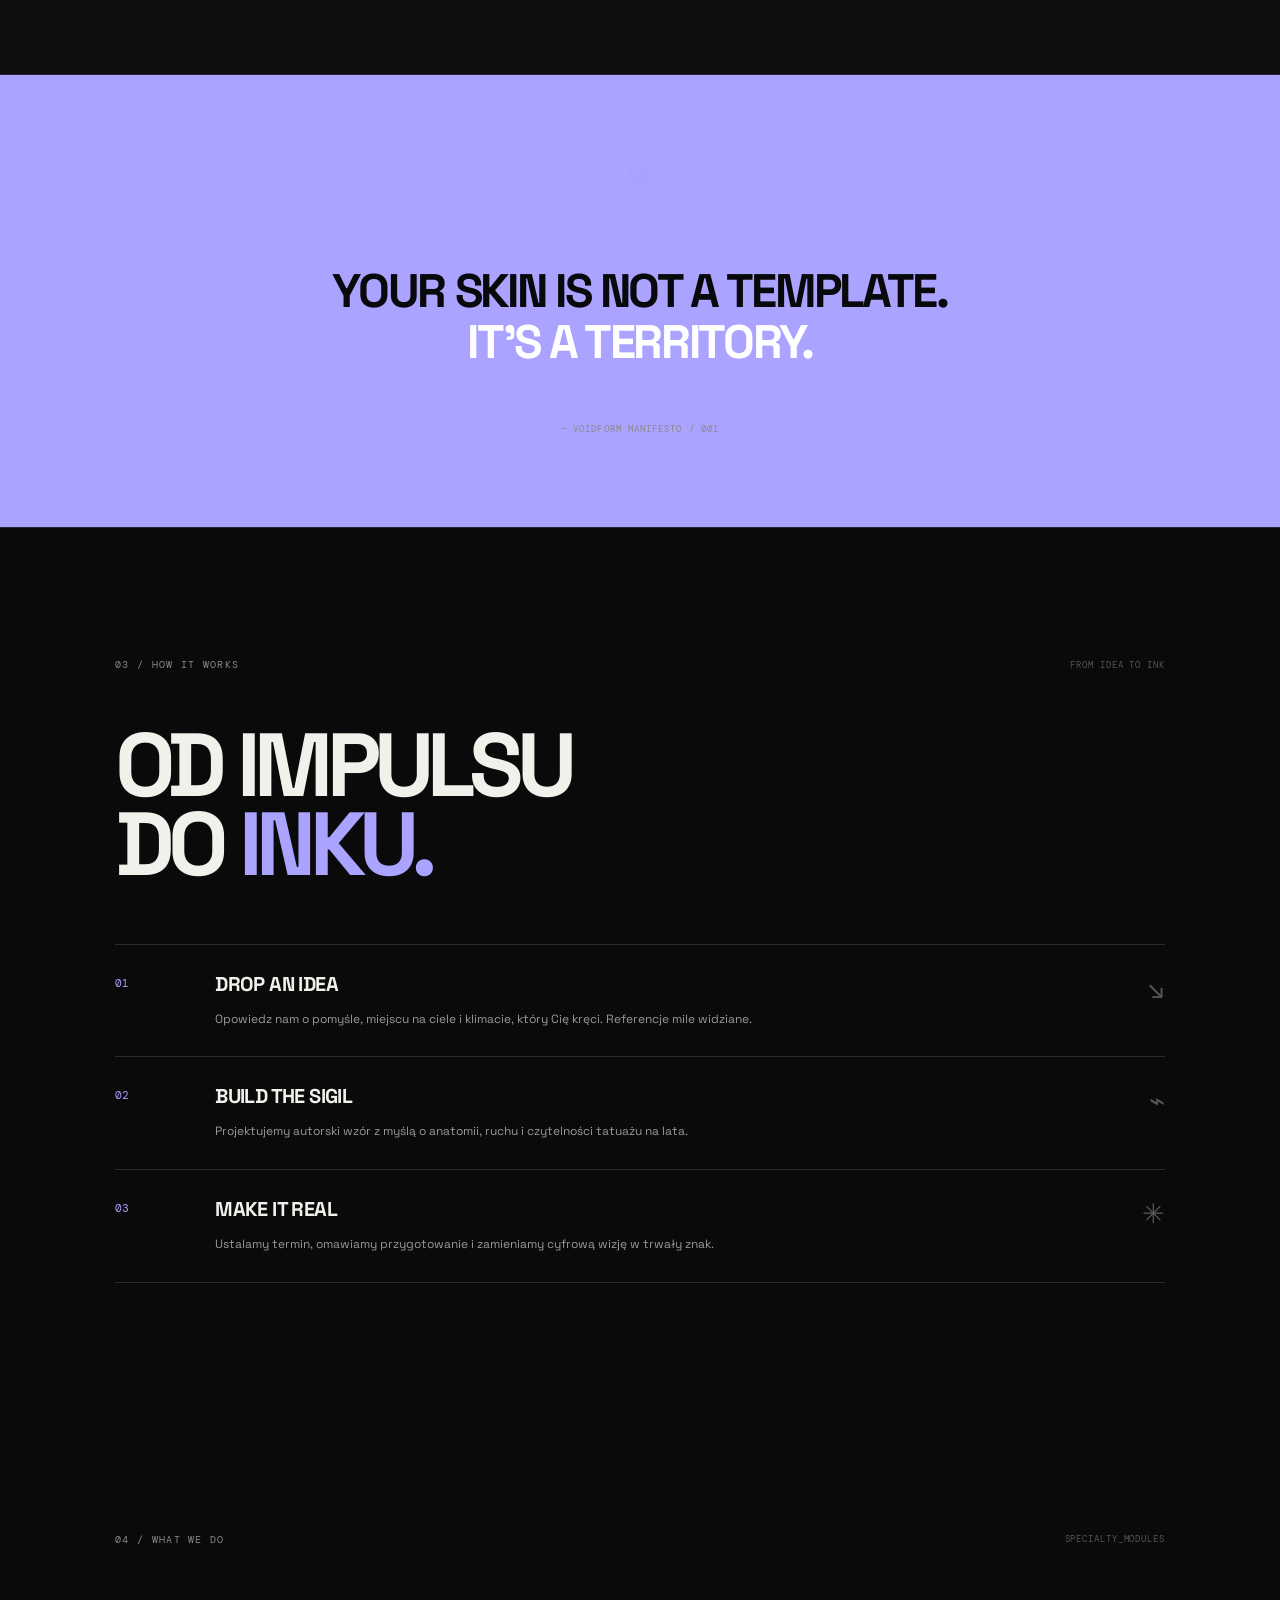
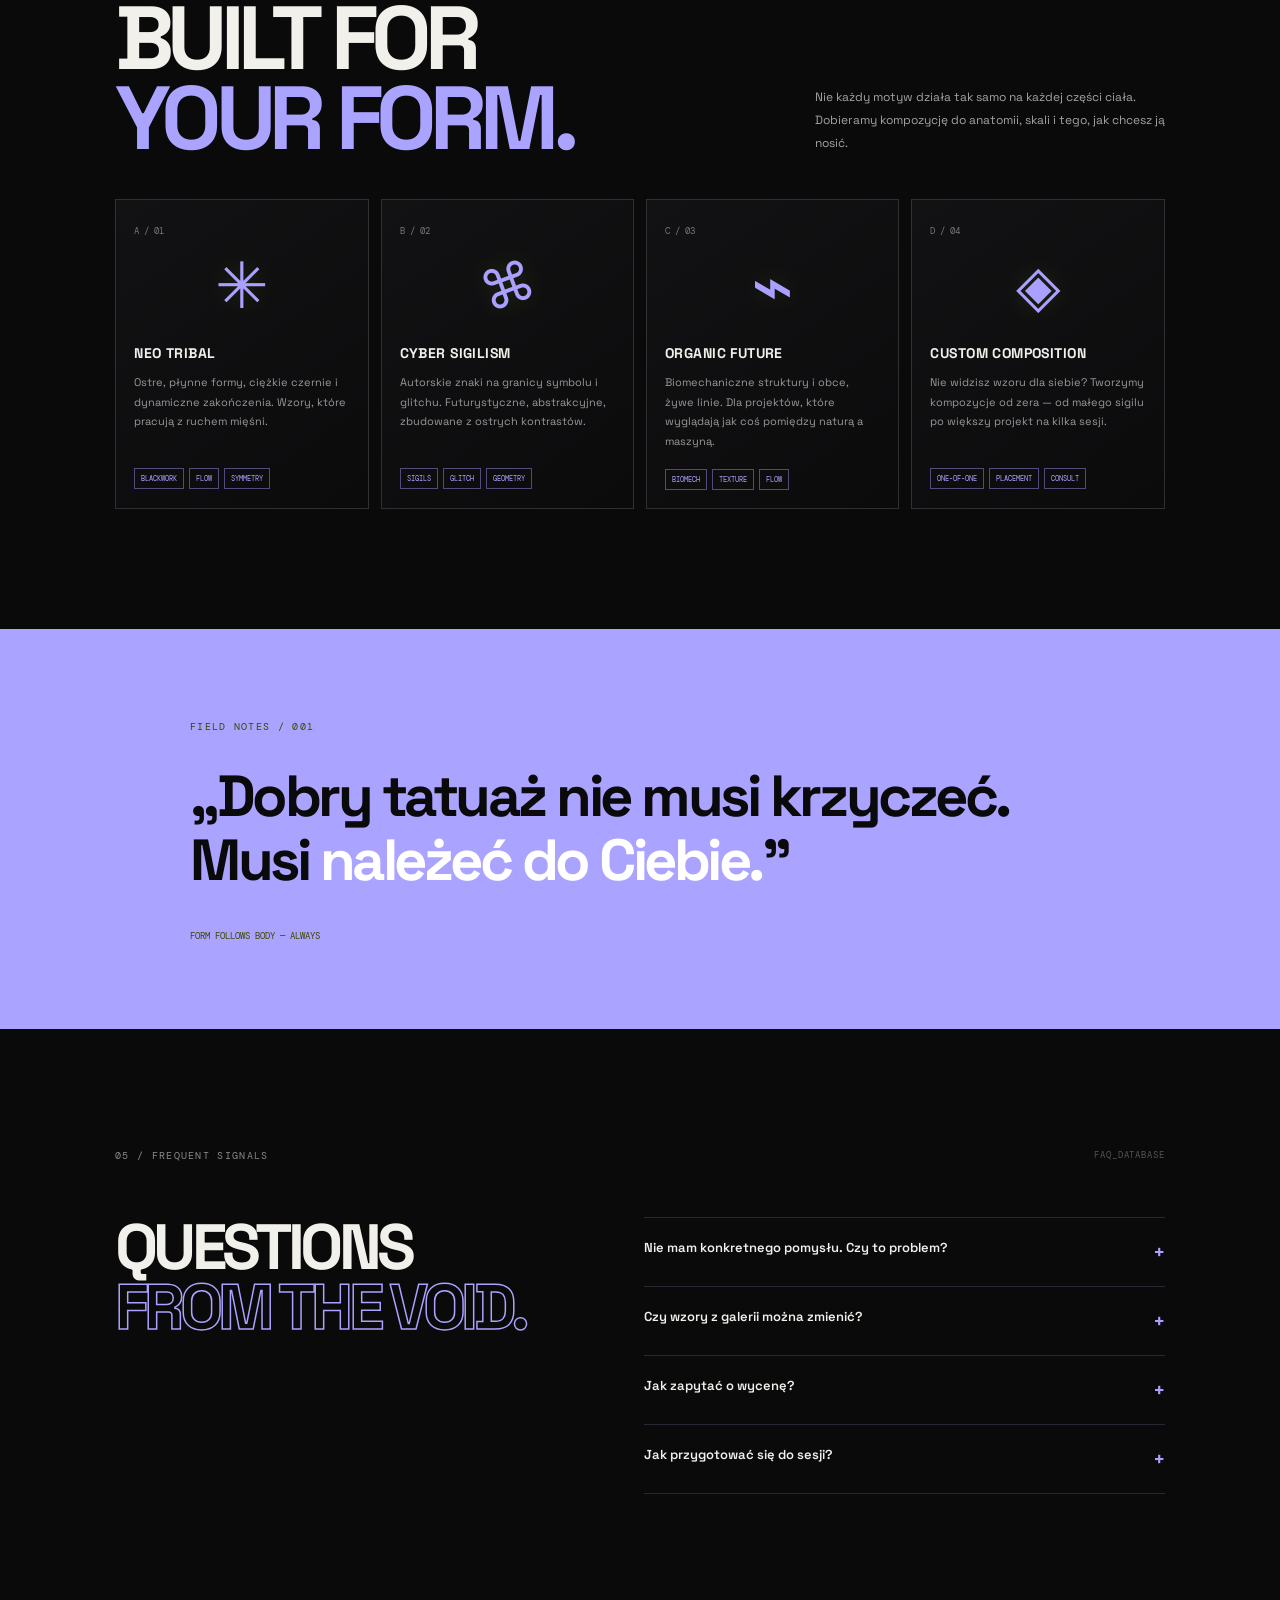
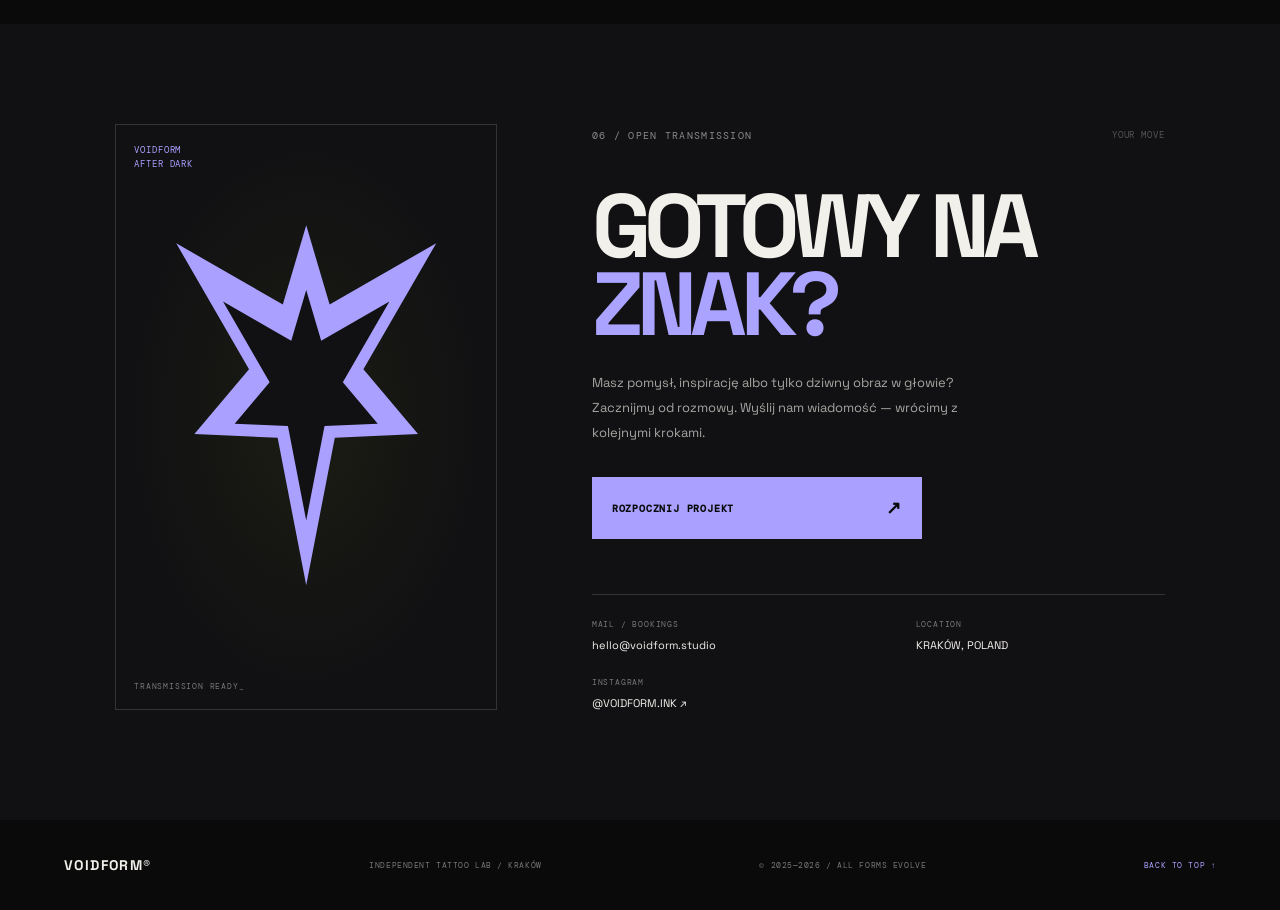
==== commit 4a37f79a: "Tattos update v.1" ====
--- a/index.html
+++ b/index.html
@@ -64,7 +64,7 @@
         <div class="oversigil-copy"><span class="eyebrow">ARCHIVE DROP / 000</span><h3>NO SOFT<br><span>EDGES.</span></h3><p>Oversigil studies — wielkoformatowe kompozycje, ostre jak ostrze i gęste jak techniczny blueprint. Inspiracja dla pleców, klatki, barków i rękawów.</p><span class="oversigil-stamp">VOIDFORM® / BLACK SIGNAL DIVISION</span></div>
         <button class="oversigil-image" type="button" aria-label="Otwórz arkusz Oversigil" onclick="document.querySelector('#contact').scrollIntoView({behavior:'smooth'})"><img src="assets/voidform-oversigil-flash.png" alt="Autorski arkusz cyber-tribalowych sigili, ostrych biomechanicznych ornamentów i symetrycznych czarnych form z kobaltowymi akcentami"><span>VIEW THE SIGNAL ↗</span></button>
       </div>
-      <div class="filter-row" role="group" aria-label="Filtruj wzory"><button class="filter-btn active" data-filter="all">ALL FILES <span>12</span></button><button class="filter-btn" data-filter="tribal">NEO TRIBAL</button><button class="filter-btn" data-filter="sigil">CYBER SIGILISM</button><button class="filter-btn" data-filter="organic">ORGANIC / GLITCH</button></div>
+      <div class="filter-row" role="group" aria-label="Filtruj wzory"><button class="filter-btn active" data-filter="all">ALL FILES <span>29</span></button><button class="filter-btn" data-filter="tribal">NEO TRIBAL</button><button class="filter-btn" data-filter="sigil">CYBER SIGILISM</button><button class="filter-btn" data-filter="organic">ORGANIC / GLITCH</button></div>
       <div class="flash-grid">
         <button class="flash-card" data-type="tribal" data-name="BLACK THORN" data-code="NT—001" data-desc="Ostry, symetryczny tribal z płynnymi zakończeniami. Dobry punkt startowy na przedramię lub łydkę."><span class="card-top"><span>NT—001</span><span>↗</span></span><span class="pattern pattern-thorn"><i></i><b></b><em></em></span><span class="card-bottom"><span><strong>BLACK THORN</strong><small>NEO TRIBAL / SYMMETRY</small></span><span class="card-plus">+</span></span></button>
         <button class="flash-card" data-type="sigil" data-name="ERROR//ANGEL" data-code="CS—014" data-desc="Abstrakcyjny sigil o ostrych, cyfrowych załamaniach i centralnej osi."><span class="card-top"><span>CS—014</span><span>↗</span></span><span class="pattern pattern-angel"><i></i><b></b><em></em></span><span class="card-bottom"><span><strong>ERROR//ANGEL</strong><small>CYBER SIGILISM / GLITCH</small></span><span class="card-plus">+</span></span></button>
@@ -78,8 +78,25 @@
         <button class="flash-card" data-type="tribal" data-name="RITUAL BLADE" data-code="NT—051" data-desc="Pionowy, rytualny znak z ostrymi skrzydłami i dużą ilością negatywnej przestrzeni."><span class="card-top"><span>NT—051</span><span>↗</span></span><span class="pattern pattern-ritual"><i></i><b></b><em></em></span><span class="card-bottom"><span><strong>RITUAL BLADE</strong><small>NEO TRIBAL / VERTICAL</small></span><span class="card-plus">+</span></span></button>
         <button class="flash-card" data-type="sigil" data-name="DEAD PIXEL" data-code="CS—057" data-desc="Geometryczny znak z ostrymi modułami i przerwami inspirowanymi cyfrowym artefaktem."><span class="card-top"><span>CS—057</span><span>↗</span></span><span class="pattern pattern-pixel"><i></i><b></b><em></em></span><span class="card-bottom"><span><strong>DEAD PIXEL</strong><small>CYBER SIGILISM / GEOMETRY</small></span><span class="card-plus">+</span></span></button>
         <button class="flash-card" data-type="organic" data-name="VENOUS CIRCUIT" data-code="OG—033" data-desc="Sieć organicznych linii i ostrych rozgałęzień, jak obwód znaleziony w żywej tkance."><span class="card-top"><span>OG—033</span><span>↗</span></span><span class="pattern pattern-vein"><i></i><b></b><em></em></span><span class="card-bottom"><span><strong>VENOUS CIRCUIT</strong><small>ORGANIC / CIRCUIT</small></span><span class="card-plus">+</span></span></button>
+        <button class="flash-card" data-type="tribal" data-name="RAZOR CROWN" data-code="NT—063" data-desc="Rozłożysta korona ostrzy z mocną osią centralną. Dobry kierunek na bark, klatkę lub górę pleców."><span class="card-top"><span>NT—063</span><span>↗</span></span><span class="pattern pattern-thorn pattern-v2"><i></i><b></b><em></em></span><span class="card-bottom"><span><strong>RAZOR CROWN</strong><small>NEO TRIBAL / CHEST</small></span><span class="card-plus">+</span></span></button>
+        <button class="flash-card" data-type="sigil" data-name="SAINT//ZERO" data-code="CS—068" data-desc="Pionowy, niemal heraldyczny sigil z ostrymi ramionami i cyfrowym rytmem."><span class="card-top"><span>CS—068</span><span>↗</span></span><span class="pattern pattern-angel pattern-v2"><i></i><b></b><em></em></span><span class="card-bottom"><span><strong>SAINT//ZERO</strong><small>CYBER SIGILISM / TOTEM</small></span><span class="card-plus">+</span></span></button>
+        <button class="flash-card" data-type="organic" data-name="XENOBLOOM" data-code="OG—041" data-desc="Organiczna forma jak obcy kwiat lub rozrastająca się tkanka, z mocnym kontrastem."><span class="card-top"><span>OG—041</span><span>↗</span></span><span class="pattern pattern-bio pattern-v2"><i></i><b></b><em></em></span><span class="card-bottom"><span><strong>XENOBLOOM</strong><small>ORGANIC / ALIEN FORM</small></span><span class="card-plus">+</span></span></button>
+        <button class="flash-card" data-type="tribal" data-name="VENOM HALO" data-code="NT—072" data-desc="Kolczasty łuk z otwartym środkiem i mocnymi, płynnymi zakończeniami."><span class="card-top"><span>NT—072</span><span>↗</span></span><span class="pattern pattern-venom pattern-v2"><i></i><b></b><em></em></span><span class="card-bottom"><span><strong>VENOM HALO</strong><small>NEO TRIBAL / HALO</small></span><span class="card-plus">+</span></span></button>
+        <button class="flash-card" data-type="sigil" data-name="BLACK RELIC" data-code="CS—076" data-desc="Znak przypominający obcy artefakt: geometryczny, ciężki i symetryczny."><span class="card-top"><span>CS—076</span><span>↗</span></span><span class="pattern pattern-null pattern-v2"><i></i><b></b><em></em></span><span class="card-bottom"><span><strong>BLACK RELIC</strong><small>CYBER SIGILISM / RELIC</small></span><span class="card-plus">+</span></span></button>
+        <button class="flash-card" data-type="organic" data-name="MEAT CIRCUIT" data-code="OG—049" data-desc="Biomechaniczna sieć inspirowana przewodami, ścięgnami i strukturą żywej maszyny."><span class="card-top"><span>OG—049</span><span>↗</span></span><span class="pattern pattern-machine pattern-v2"><i></i><b></b><em></em></span><span class="card-bottom"><span><strong>MEAT CIRCUIT</strong><small>ORGANIC / BIOMECH</small></span><span class="card-plus">+</span></span></button>
+        <button class="flash-card" data-type="tribal" data-name="SPINE EATER" data-code="NT—084" data-desc="Wydłużony, agresywny motyw z ostrymi odnogami, pomyślany pod przedramię lub łydkę."><span class="card-top"><span>NT—084</span><span>↗</span></span><span class="pattern pattern-fang pattern-v2"><i></i><b></b><em></em></span><span class="card-bottom"><span><strong>SPINE EATER</strong><small>NEO TRIBAL / VERTICAL</small></span><span class="card-plus">+</span></span></button>
+        <button class="flash-card" data-type="sigil" data-name="STATIC WRAITH" data-code="CS—089" data-desc="Rozbity sigil z efektem zakłócenia i ostrymi, przesuniętymi warstwami."><span class="card-top"><span>CS—089</span><span>↗</span></span><span class="pattern pattern-ghost pattern-v2"><i></i><b></b><em></em></span><span class="card-bottom"><span><strong>STATIC WRAITH</strong><small>CYBER SIGILISM / GLITCH</small></span><span class="card-plus">+</span></span></button>
+        <button class="flash-card" data-type="organic" data-name="PARASITE KING" data-code="OG—057" data-desc="Ciężka, rozgałęziona forma o organicznej symetrii i krawędziach jak pancerz."><span class="card-top"><span>OG—057</span><span>↗</span></span><span class="pattern pattern-bloom pattern-v2"><i></i><b></b><em></em></span><span class="card-bottom"><span><strong>PARASITE KING</strong><small>ORGANIC / ARMOR</small></span><span class="card-plus">+</span></span></button>
+        <button class="flash-card" data-type="tribal" data-name="WIDOW ENGINE" data-code="NT—091" data-desc="Symetryczny układ kolców i ostrych łuków, który może pracować jako samodzielny emblemat."><span class="card-top"><span>NT—091</span><span>↗</span></span><span class="pattern pattern-ritual pattern-v2"><i></i><b></b><em></em></span><span class="card-bottom"><span><strong>WIDOW ENGINE</strong><small>NEO TRIBAL / EMBLEM</small></span><span class="card-plus">+</span></span></button>
+        <button class="flash-card" data-type="sigil" data-name="GLITCH RELIGION" data-code="CS—097" data-desc="Modułowy symbol z cyfrowym rytmem, twardą osią i negatywną przestrzenią."><span class="card-top"><span>CS—097</span><span>↗</span></span><span class="pattern pattern-pixel pattern-v2"><i></i><b></b><em></em></span><span class="card-bottom"><span><strong>GLITCH RELIGION</strong><small>CYBER SIGILISM / MODULAR</small></span><span class="card-plus">+</span></span></button>
+        <button class="flash-card" data-type="organic" data-name="VENOM VEIL" data-code="OG—064" data-desc="Płynne, organiczne pasma przecinające się jak obca sieć nerwowa."><span class="card-top"><span>OG—064</span><span>↗</span></span><span class="pattern pattern-vein pattern-v2"><i></i><b></b><em></em></span><span class="card-bottom"><span><strong>VENOM VEIL</strong><small>ORGANIC / FLOW</small></span><span class="card-plus">+</span></span></button>
+        <button class="flash-card flash-image-card" data-type="sigil" data-name="CYBER SIGIL BOARD" data-code="CS—101" data-desc="Zestaw cyber-sigili z ostrymi, płynnymi konturami, gotyckimi literami i kobaltowymi akcentami. Dobra baza do wyboru mniejszego znaku lub rozwinięcia własnej kompozycji." data-image="assets/ref-cyber-sigil-board.png"><span class="card-top"><span>CS—101</span><span>↗</span></span><span class="flash-reference-image"><img src="assets/ref-cyber-sigil-board.png" alt="CYBER SIGIL BOARD — referencyjny wzór tatuażu" loading="lazy"></span><span class="card-bottom"><span><strong>CYBER SIGIL BOARD</strong><small>REFERENCE FLASH / CUSTOMIZE</small></span><span class="card-plus">+</span></span></button>
+        <button class="flash-card flash-image-card" data-type="organic" data-name="ORNAMENTAL ARMOR" data-code="OG—108" data-desc="Gęsty, symetryczny arkusz ornamentalnych form, kolców, emblematów i biomechanicznych struktur. Inspiracja do większych kompozycji na plecy, klatkę lub rękaw." data-image="assets/ref-ornamental-armor.png"><span class="card-top"><span>OG—108</span><span>↗</span></span><span class="flash-reference-image"><img src="assets/ref-ornamental-armor.png" alt="ORNAMENTAL ARMOR — referencyjny wzór tatuażu" loading="lazy"></span><span class="card-bottom"><span><strong>ORNAMENTAL ARMOR</strong><small>REFERENCE FLASH / CUSTOMIZE</small></span><span class="card-plus">+</span></span></button>
+        <button class="flash-card flash-image-card" data-type="organic" data-name="ETCHED ENTITY" data-code="OG—112" data-desc="Gęsta, szkicowa forma organiczna o niemal obcej anatomii, z ostrymi odnogami i drobnym kreskowaniem. Kierunek dla bardziej surowego blackworku." data-image="assets/ref-etched-entity.png"><span class="card-top"><span>OG—112</span><span>↗</span></span><span class="flash-reference-image"><img src="assets/ref-etched-entity.png" alt="ETCHED ENTITY — referencyjny wzór tatuażu" loading="lazy"></span><span class="card-bottom"><span><strong>ETCHED ENTITY</strong><small>REFERENCE FLASH / CUSTOMIZE</small></span><span class="card-plus">+</span></span></button>
+        <button class="flash-card flash-image-card" data-type="tribal" data-name="RAZOR CRESCENT" data-code="NT—119" data-desc="Sierpowata, kolczasta kompozycja z ostrymi zakończeniami i mocnym konturem. Punkt wyjścia dla dużego motywu na bark, łydkę lub bok ciała." data-image="assets/ref-razor-crescent.png"><span class="card-top"><span>NT—119</span><span>↗</span></span><span class="flash-reference-image"><img src="assets/ref-razor-crescent.png" alt="RAZOR CRESCENT — referencyjny wzór tatuażu" loading="lazy"></span><span class="card-bottom"><span><strong>RAZOR CRESCENT</strong><small>REFERENCE FLASH / CUSTOMIZE</small></span><span class="card-plus">+</span></span></button>
+        <button class="flash-card flash-image-card" data-type="sigil" data-name="OVERSIGIL MASTER SHEET" data-code="VF—120" data-desc="Wielkoformatowy arkusz ostrych cyber-tribalowych sigili z kobaltowymi detalami. Poszczególne motywy można wybrać jako inspirację i dopracować pod konkretne miejsce na ciele." data-image="assets/voidform-oversigil-flash.png"><span class="card-top"><span>VF—120</span><span>↗</span></span><span class="flash-reference-image"><img src="assets/voidform-oversigil-flash.png" alt="Oversigil master sheet — arkusz wzorów VOIDFORM" loading="lazy"></span><span class="card-bottom"><span><strong>OVERSIGIL MASTER SHEET</strong><small>CYBER TRIBAL / MASTER SHEET</small></span><span class="card-plus">+</span></span></button>
       </div>
-      <p class="flash-note"><span class="acid">✳</span> FLASH ARCHIVE / 12 FORM STUDIES — NAJEDŹ, ABY ODKRYĆ RUCH. KLIKNIJ, ABY OTWORZYĆ SZCZEGÓŁY.</p>
+      <p class="flash-note"><span class="acid">✳</span> FLASH ARCHIVE / 29 FORM STUDIES — NAJEDŹ, ABY ODKRYĆ RUCH. KLIKNIJ, ABY OTWORZYĆ SZCZEGÓŁY.</p>
     </section>
 
     <section class="quote-band"><span class="quote-mark">“</span><p>YOUR SKIN IS NOT A TEMPLATE.<br><span class="acid">IT'S A TERRITORY.</span></p><span class="quote-sign">— VOIDFORM MANIFESTO / 001</span></section>
--- a/style.css
+++ b/style.css
@@ -70,3 +70,24 @@
 .studio-note .acid{color:#fff!important}
 @media(max-width:760px){.oversigil-feature{grid-template-columns:1fr}.oversigil-copy{padding:28px}.oversigil-copy h3{font-size:60px;margin:20px 0}.oversigil-image{min-height:310px}.oversigil-image img{object-position:center}}
 @media(prefers-reduced-motion:reduce){.oversigil-image img{transition:none}}
+
+
+/* V3 FLASH EXPANSION — alternate silhouettes for the expanded archive */
+.pattern-v2:before{transform:scaleX(1.22) rotate(8deg) skewY(-5deg);filter:contrast(1.2)}
+.pattern-v2:after{transform:scaleX(.78) rotate(-9deg) skewY(7deg);border-color:#7777ff}
+.pattern-v2 i{transform:rotate(7deg);background:#7777ff!important}
+.pattern-v2 b{transform:rotate(42deg) scale(1.18)!important;border-color:#7777ff!important}
+.pattern-v2 em{width:76px;height:76px;left:calc(50% - 38px);top:calc(50% - 38px);border:1px solid #7777ff;transform:rotate(45deg);clip-path:polygon(50% 0,100% 50%,50% 100%,0 50%)}
+.pattern-v2:before{filter:drop-shadow(0 0 1px #7777ff)}
+.flash-card:nth-child(n+13) .pattern{background:radial-gradient(ellipse at 50% 50%,#7777ff0b,transparent 65%)}
+.flash-card:nth-child(n+13):hover{border-color:#7777ff}
+.flash-card:nth-child(n+13):hover .card-top span:last-child,.flash-card:nth-child(n+13) .card-plus{color:#9995ff}
+.flash-card:nth-child(n+13):hover .card-plus{background:#9995ff;color:#09090b}
+
+/* Actual reference flash images added in V5 */
+.flash-reference-image{height:260px;display:flex;align-items:center;justify-content:center;overflow:hidden;background:#f1f0f3;margin:0 -15px;padding:10px;}
+.flash-reference-image img{display:block;width:100%;height:100%;object-fit:contain;transition:transform .45s ease;mix-blend-mode:multiply;}
+.flash-image-card:hover .flash-reference-image img{transform:scale(1.045);}
+.flash-image-card .card-bottom{margin-top:0;}
+.modal-pattern[style*="background-image"]{width:100%;height:100%;background-color:#f2f1f4!important;clip-path:none!important;}
+@media(max-width:640px){.flash-reference-image{height:190px;margin:0 -10px;padding:7px;}}
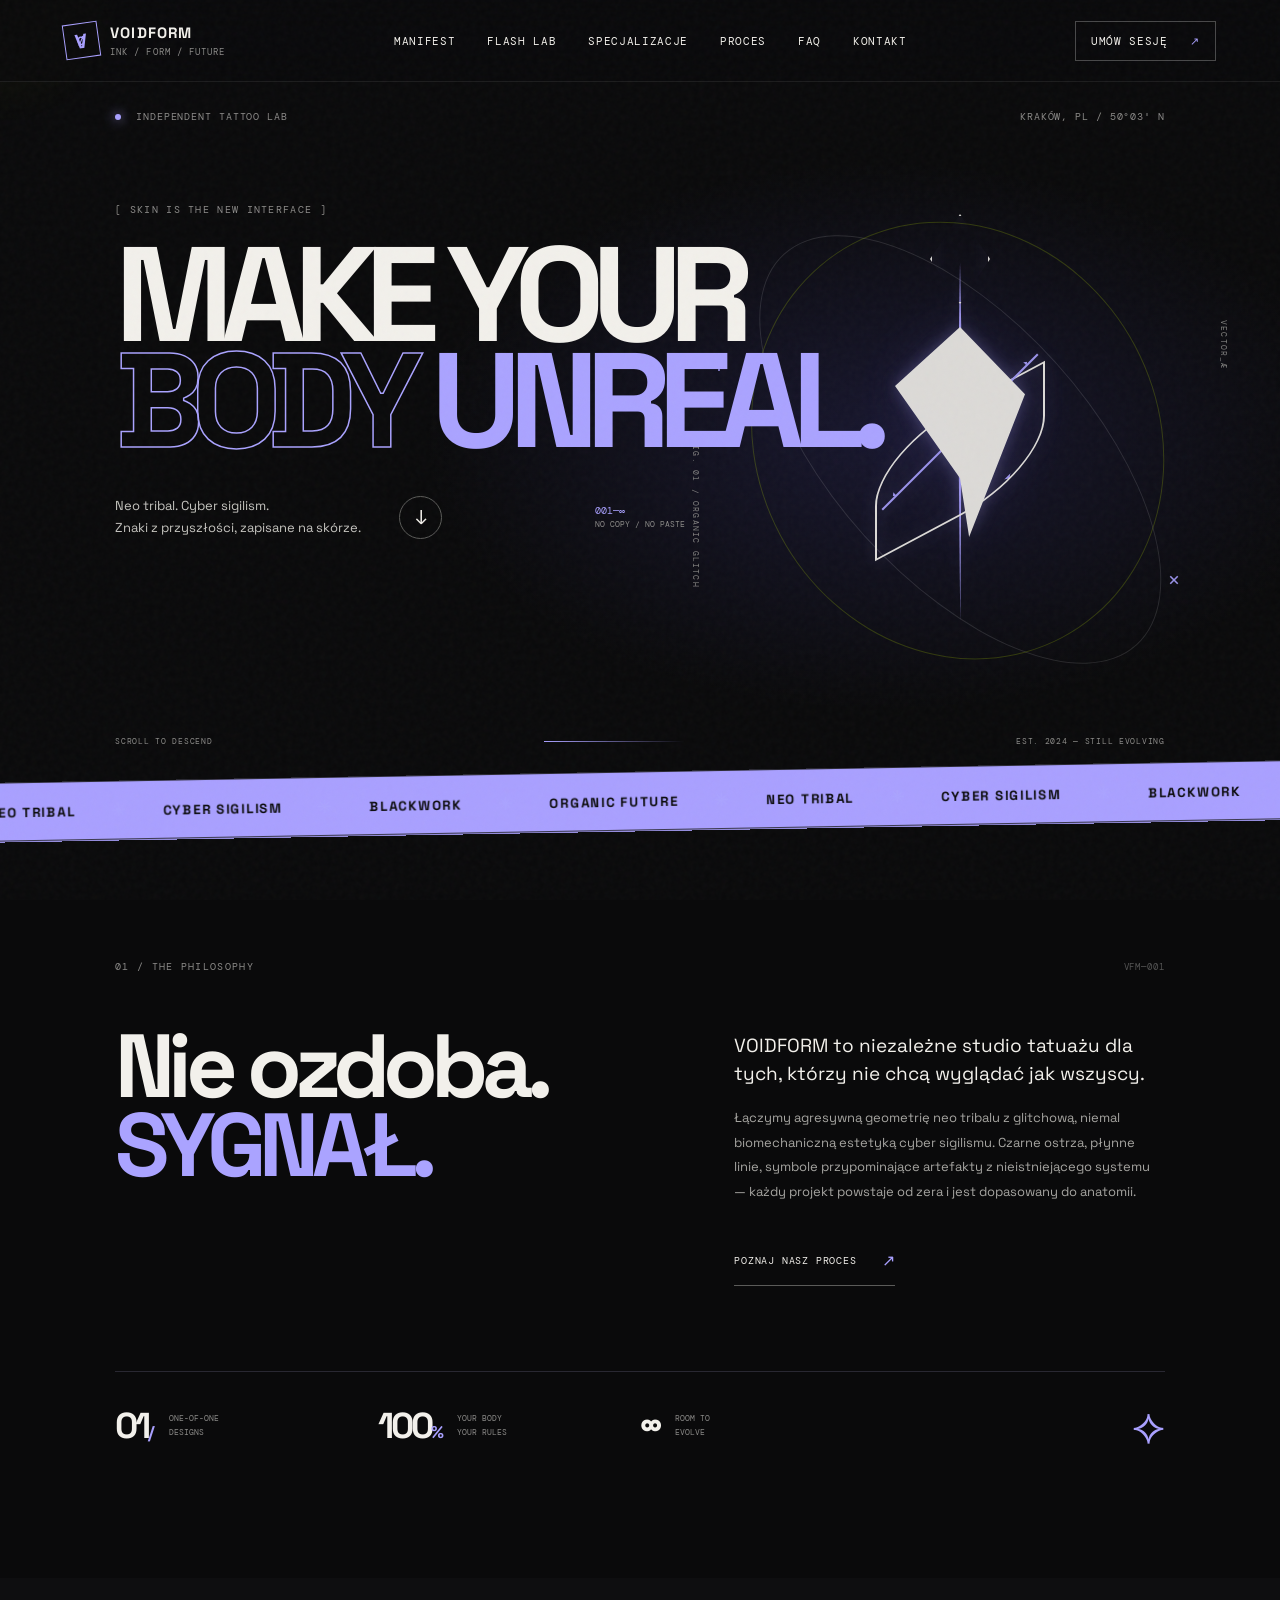
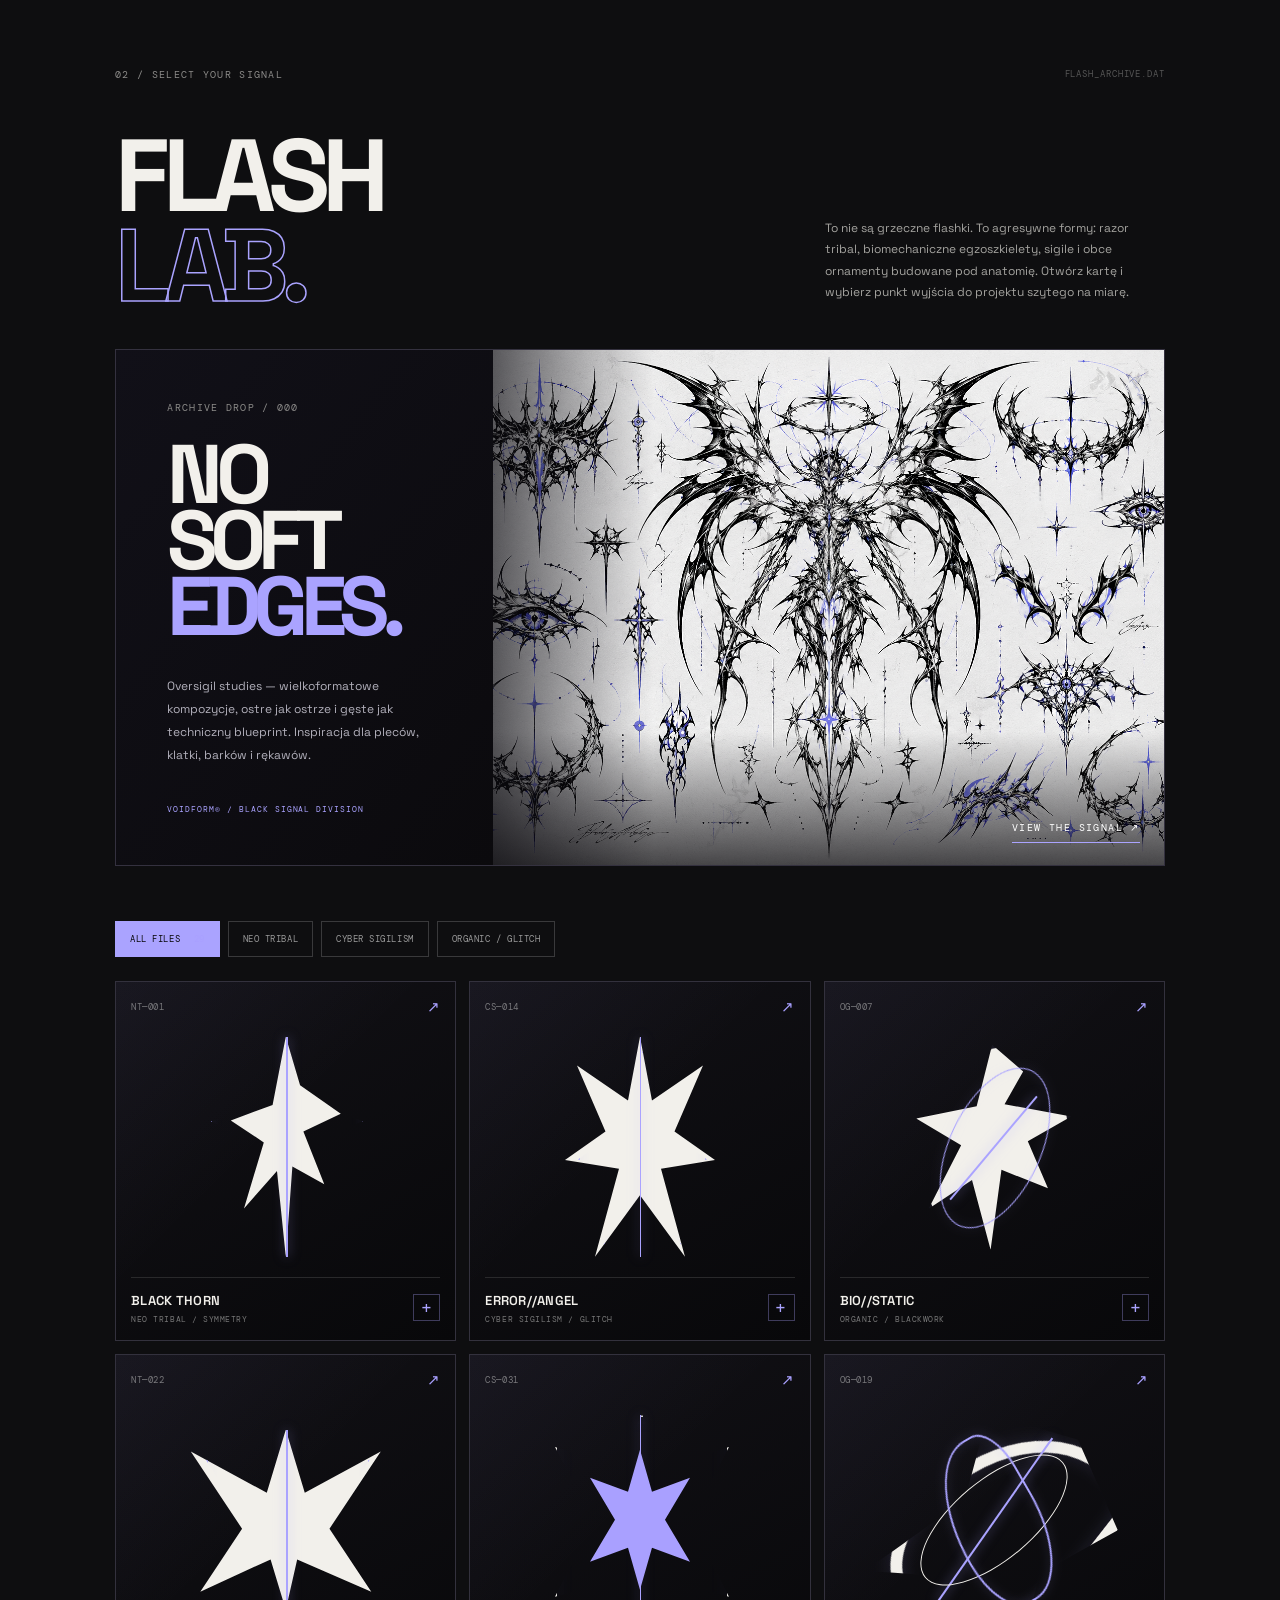
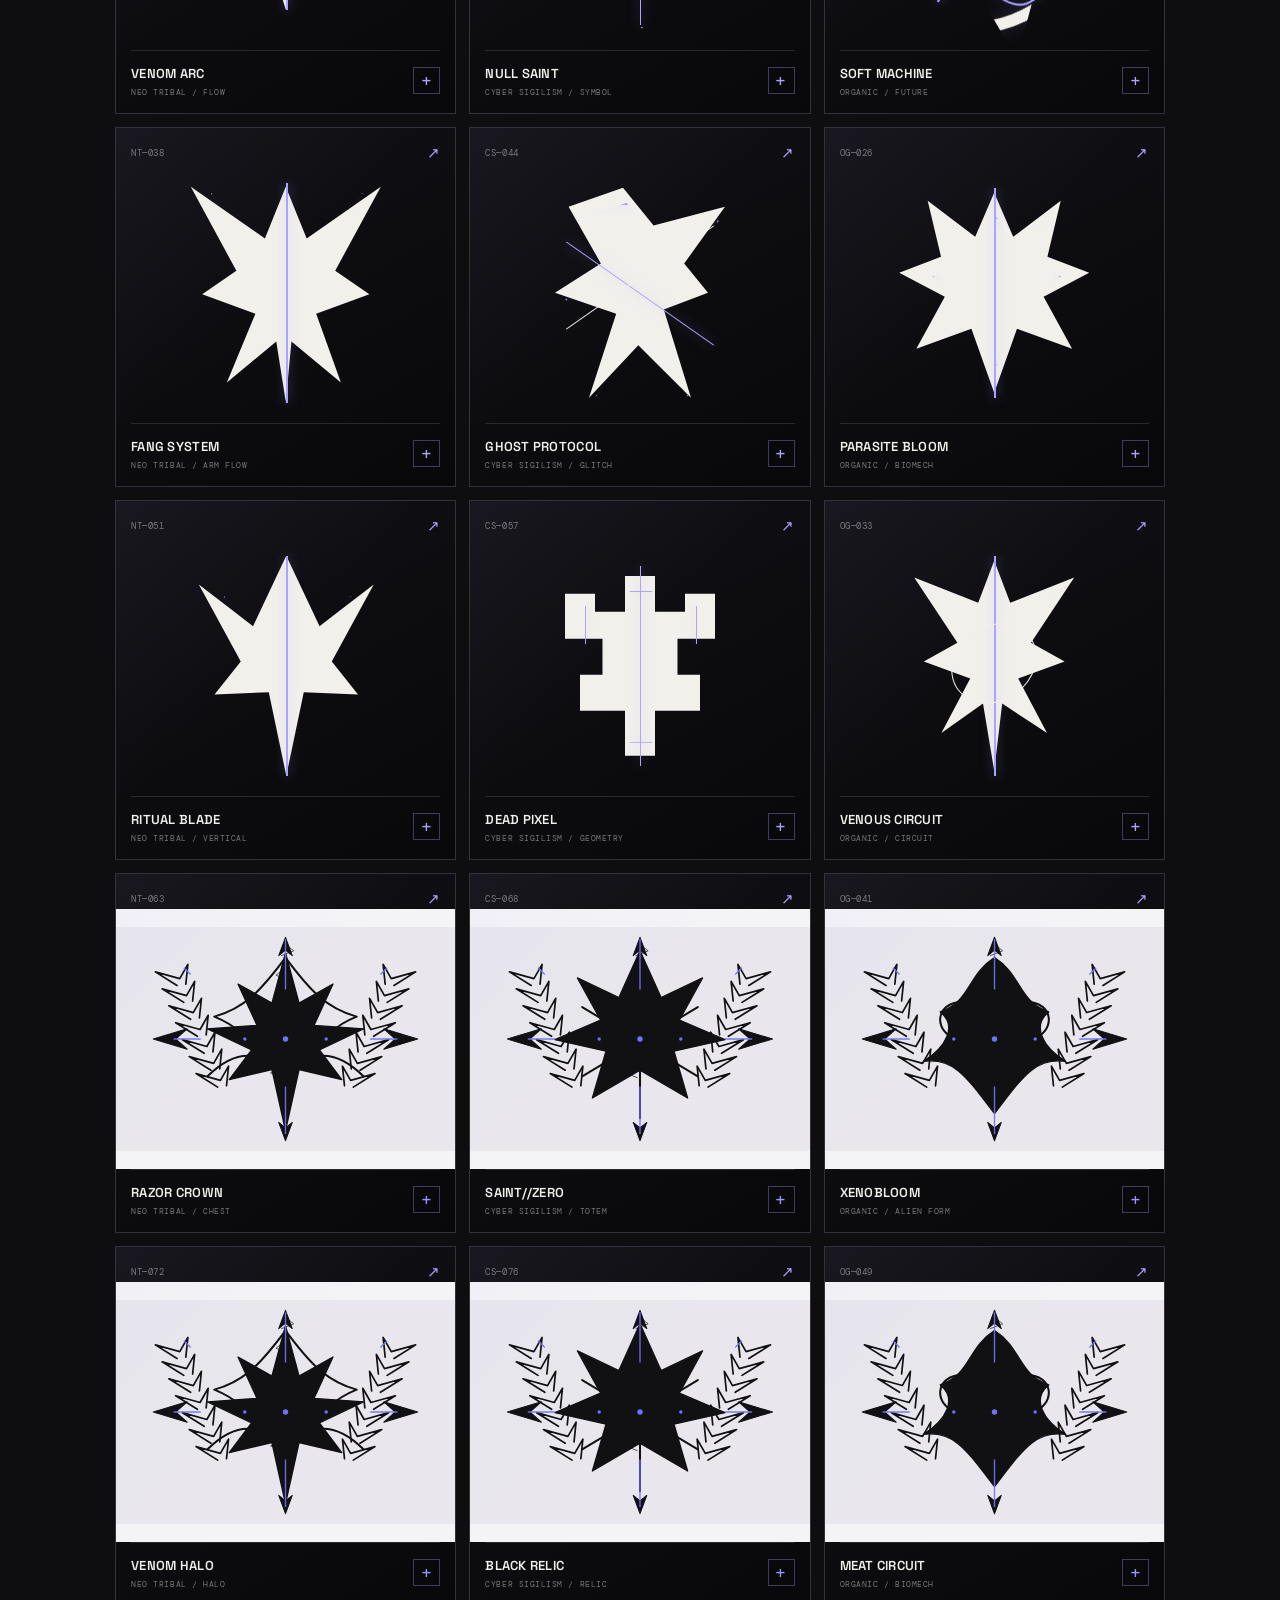
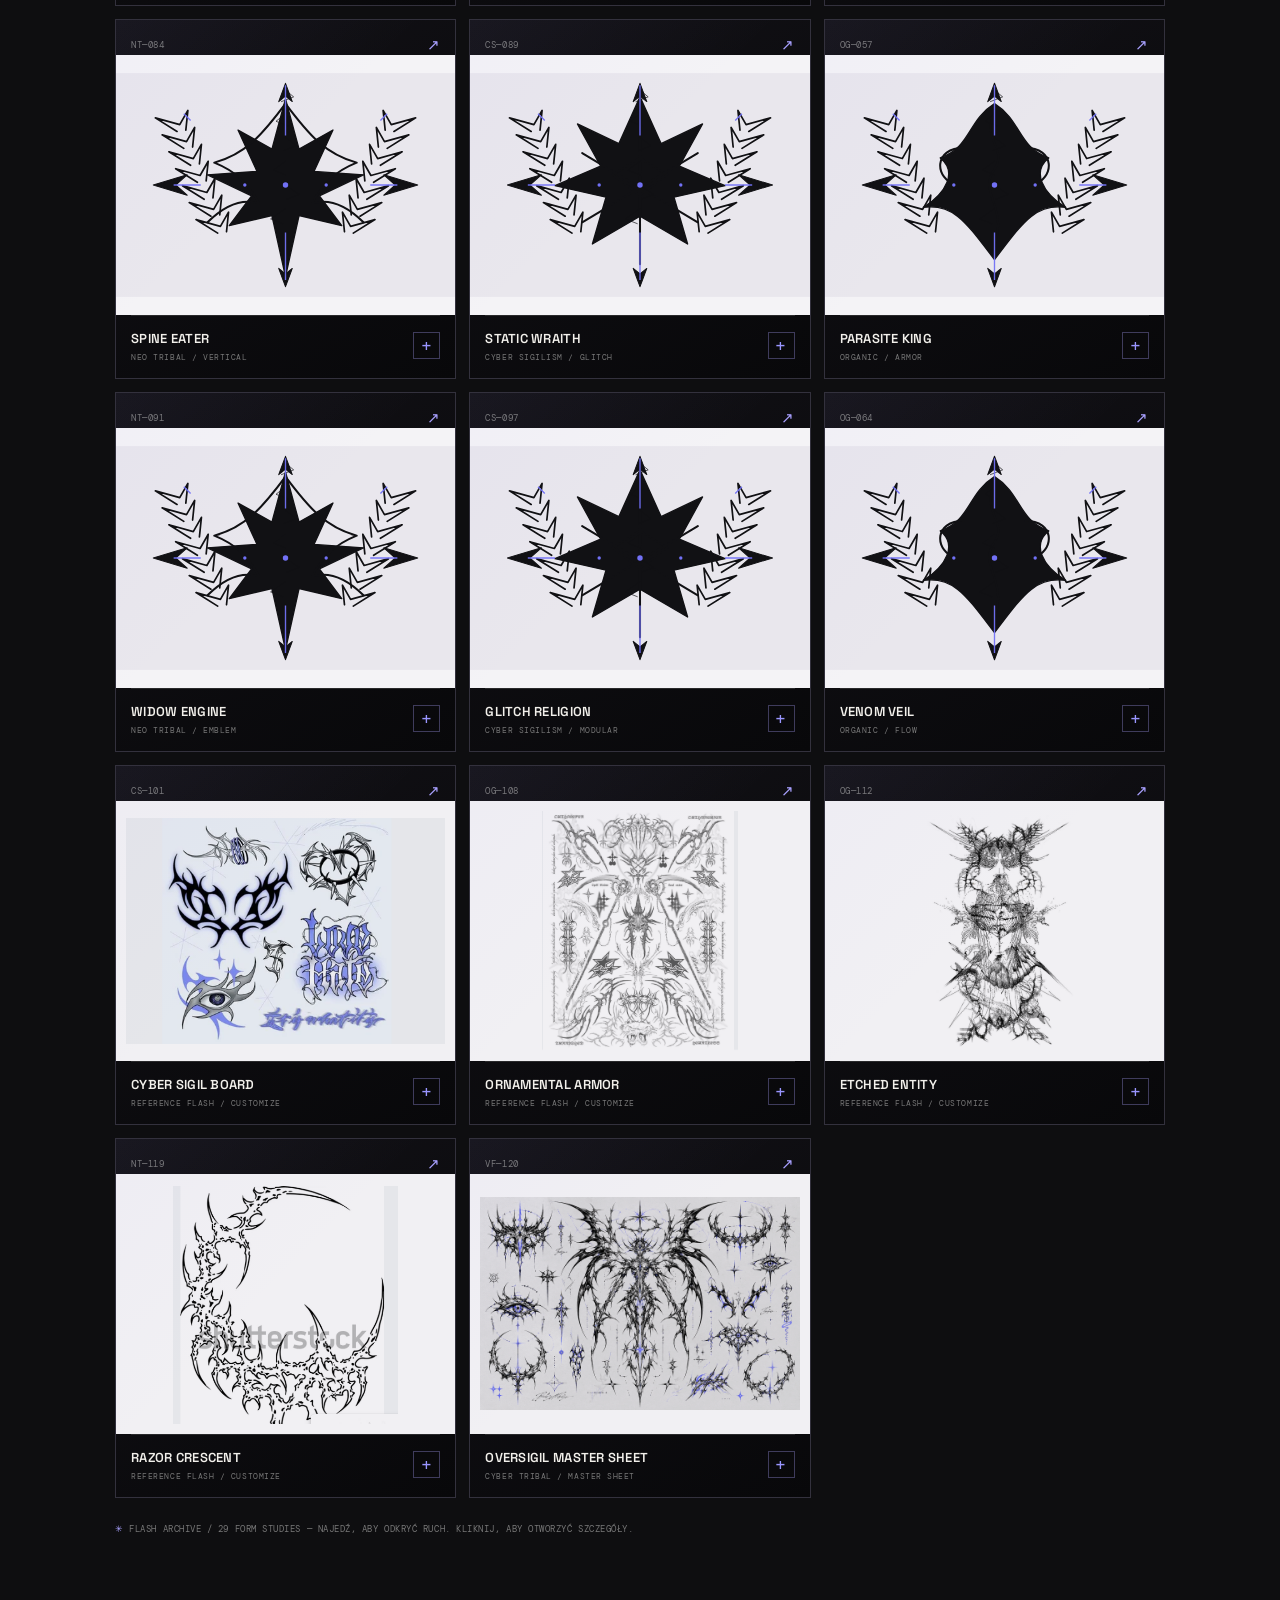
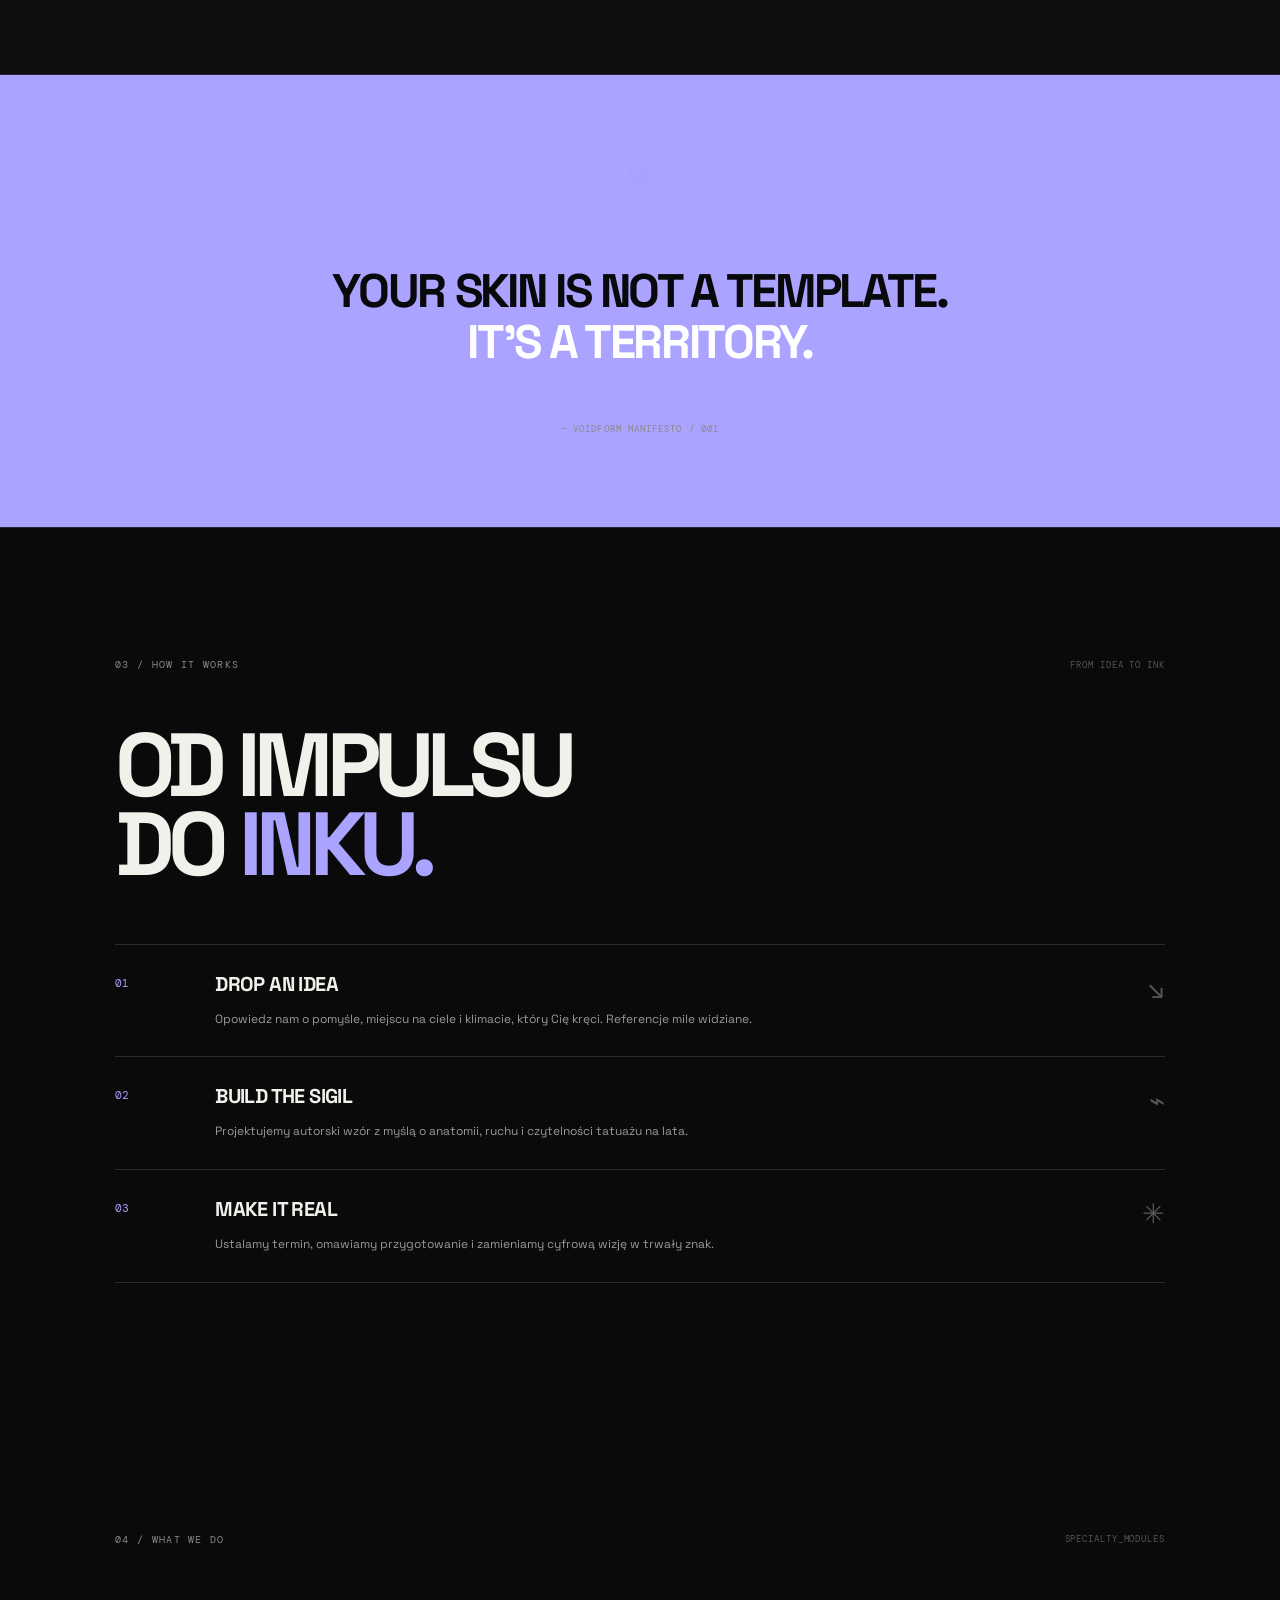
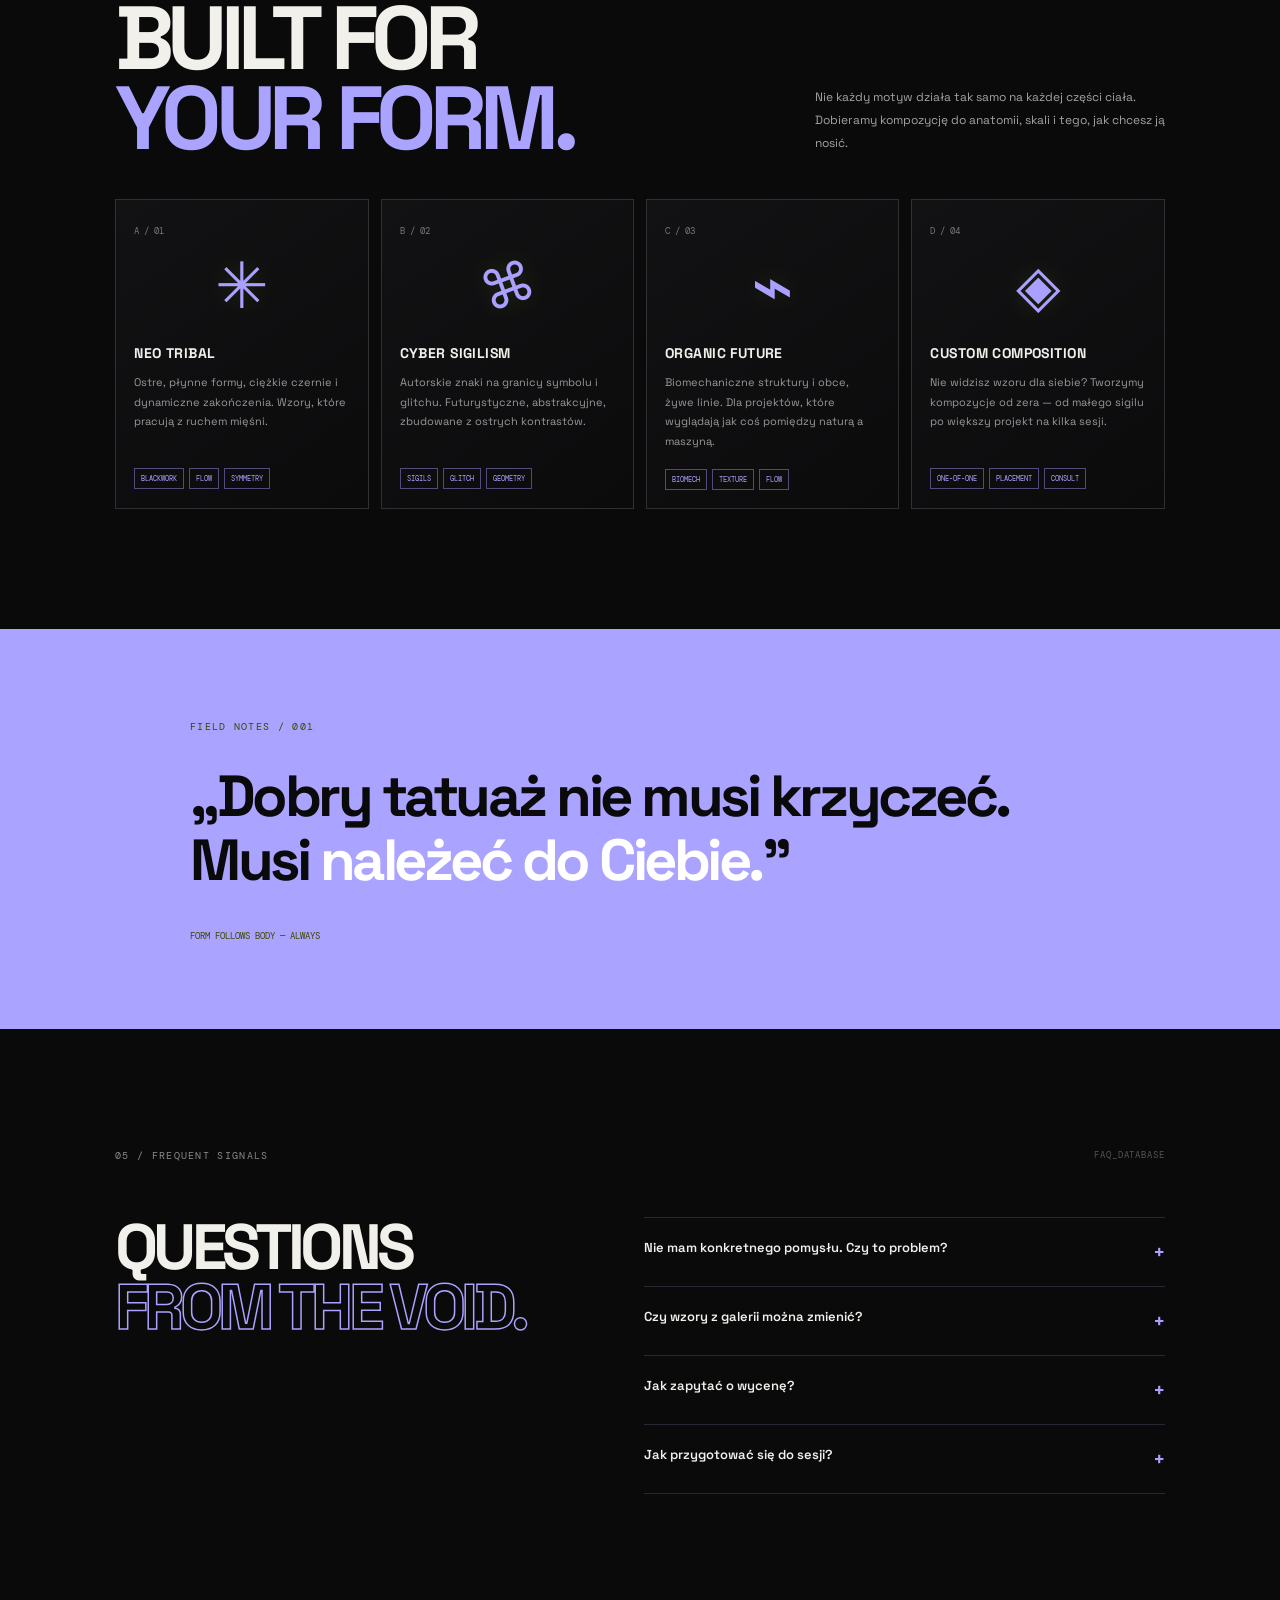
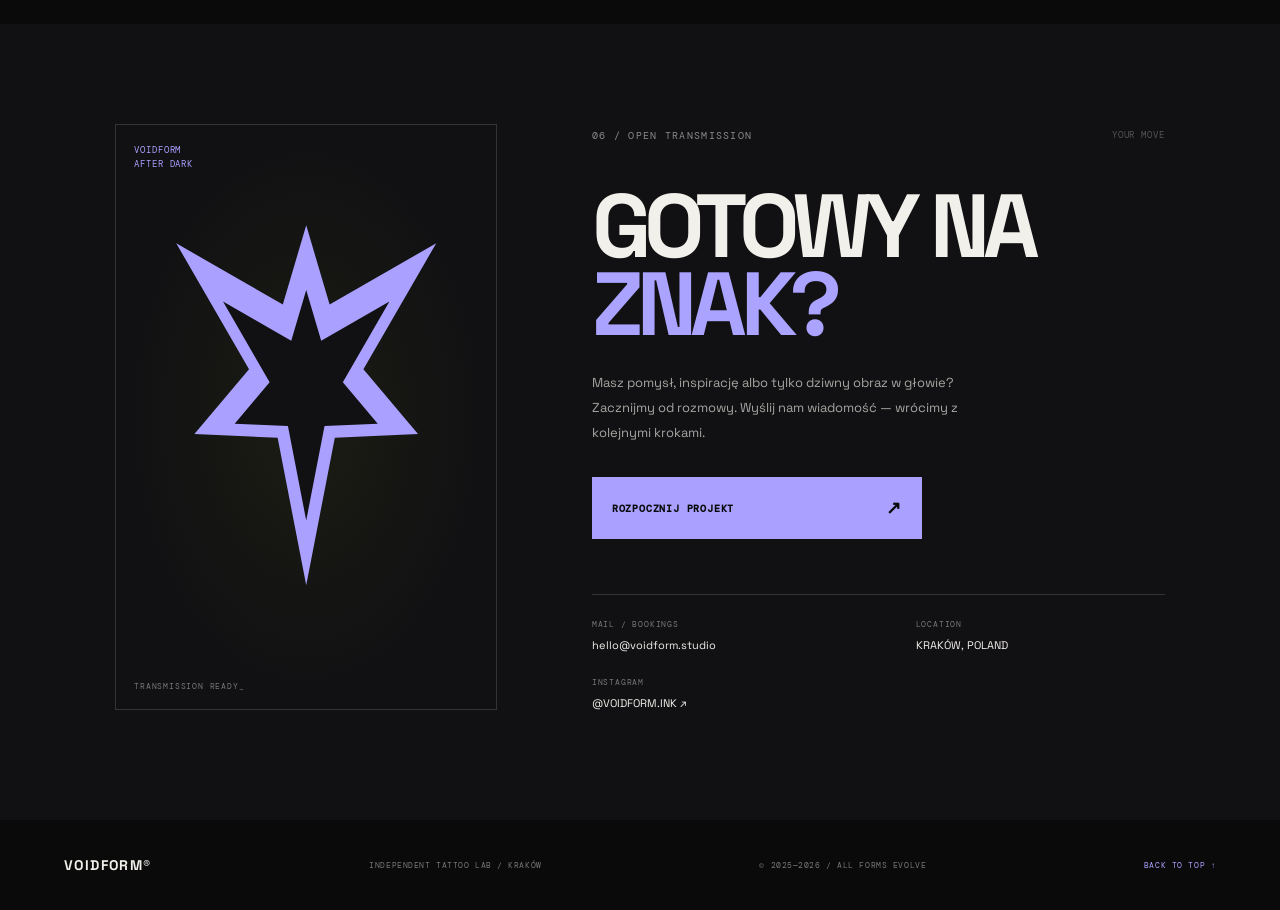
==== commit 73877859: "Tattos update v.2" ====
--- a/index.html
+++ b/index.html
@@ -78,18 +78,18 @@
         <button class="flash-card" data-type="tribal" data-name="RITUAL BLADE" data-code="NT—051" data-desc="Pionowy, rytualny znak z ostrymi skrzydłami i dużą ilością negatywnej przestrzeni."><span class="card-top"><span>NT—051</span><span>↗</span></span><span class="pattern pattern-ritual"><i></i><b></b><em></em></span><span class="card-bottom"><span><strong>RITUAL BLADE</strong><small>NEO TRIBAL / VERTICAL</small></span><span class="card-plus">+</span></span></button>
         <button class="flash-card" data-type="sigil" data-name="DEAD PIXEL" data-code="CS—057" data-desc="Geometryczny znak z ostrymi modułami i przerwami inspirowanymi cyfrowym artefaktem."><span class="card-top"><span>CS—057</span><span>↗</span></span><span class="pattern pattern-pixel"><i></i><b></b><em></em></span><span class="card-bottom"><span><strong>DEAD PIXEL</strong><small>CYBER SIGILISM / GEOMETRY</small></span><span class="card-plus">+</span></span></button>
         <button class="flash-card" data-type="organic" data-name="VENOUS CIRCUIT" data-code="OG—033" data-desc="Sieć organicznych linii i ostrych rozgałęzień, jak obwód znaleziony w żywej tkance."><span class="card-top"><span>OG—033</span><span>↗</span></span><span class="pattern pattern-vein"><i></i><b></b><em></em></span><span class="card-bottom"><span><strong>VENOUS CIRCUIT</strong><small>ORGANIC / CIRCUIT</small></span><span class="card-plus">+</span></span></button>
-        <button class="flash-card" data-type="tribal" data-name="RAZOR CROWN" data-code="NT—063" data-desc="Rozłożysta korona ostrzy z mocną osią centralną. Dobry kierunek na bark, klatkę lub górę pleców."><span class="card-top"><span>NT—063</span><span>↗</span></span><span class="pattern pattern-thorn pattern-v2"><i></i><b></b><em></em></span><span class="card-bottom"><span><strong>RAZOR CROWN</strong><small>NEO TRIBAL / CHEST</small></span><span class="card-plus">+</span></span></button>
-        <button class="flash-card" data-type="sigil" data-name="SAINT//ZERO" data-code="CS—068" data-desc="Pionowy, niemal heraldyczny sigil z ostrymi ramionami i cyfrowym rytmem."><span class="card-top"><span>CS—068</span><span>↗</span></span><span class="pattern pattern-angel pattern-v2"><i></i><b></b><em></em></span><span class="card-bottom"><span><strong>SAINT//ZERO</strong><small>CYBER SIGILISM / TOTEM</small></span><span class="card-plus">+</span></span></button>
-        <button class="flash-card" data-type="organic" data-name="XENOBLOOM" data-code="OG—041" data-desc="Organiczna forma jak obcy kwiat lub rozrastająca się tkanka, z mocnym kontrastem."><span class="card-top"><span>OG—041</span><span>↗</span></span><span class="pattern pattern-bio pattern-v2"><i></i><b></b><em></em></span><span class="card-bottom"><span><strong>XENOBLOOM</strong><small>ORGANIC / ALIEN FORM</small></span><span class="card-plus">+</span></span></button>
-        <button class="flash-card" data-type="tribal" data-name="VENOM HALO" data-code="NT—072" data-desc="Kolczasty łuk z otwartym środkiem i mocnymi, płynnymi zakończeniami."><span class="card-top"><span>NT—072</span><span>↗</span></span><span class="pattern pattern-venom pattern-v2"><i></i><b></b><em></em></span><span class="card-bottom"><span><strong>VENOM HALO</strong><small>NEO TRIBAL / HALO</small></span><span class="card-plus">+</span></span></button>
-        <button class="flash-card" data-type="sigil" data-name="BLACK RELIC" data-code="CS—076" data-desc="Znak przypominający obcy artefakt: geometryczny, ciężki i symetryczny."><span class="card-top"><span>CS—076</span><span>↗</span></span><span class="pattern pattern-null pattern-v2"><i></i><b></b><em></em></span><span class="card-bottom"><span><strong>BLACK RELIC</strong><small>CYBER SIGILISM / RELIC</small></span><span class="card-plus">+</span></span></button>
-        <button class="flash-card" data-type="organic" data-name="MEAT CIRCUIT" data-code="OG—049" data-desc="Biomechaniczna sieć inspirowana przewodami, ścięgnami i strukturą żywej maszyny."><span class="card-top"><span>OG—049</span><span>↗</span></span><span class="pattern pattern-machine pattern-v2"><i></i><b></b><em></em></span><span class="card-bottom"><span><strong>MEAT CIRCUIT</strong><small>ORGANIC / BIOMECH</small></span><span class="card-plus">+</span></span></button>
-        <button class="flash-card" data-type="tribal" data-name="SPINE EATER" data-code="NT—084" data-desc="Wydłużony, agresywny motyw z ostrymi odnogami, pomyślany pod przedramię lub łydkę."><span class="card-top"><span>NT—084</span><span>↗</span></span><span class="pattern pattern-fang pattern-v2"><i></i><b></b><em></em></span><span class="card-bottom"><span><strong>SPINE EATER</strong><small>NEO TRIBAL / VERTICAL</small></span><span class="card-plus">+</span></span></button>
-        <button class="flash-card" data-type="sigil" data-name="STATIC WRAITH" data-code="CS—089" data-desc="Rozbity sigil z efektem zakłócenia i ostrymi, przesuniętymi warstwami."><span class="card-top"><span>CS—089</span><span>↗</span></span><span class="pattern pattern-ghost pattern-v2"><i></i><b></b><em></em></span><span class="card-bottom"><span><strong>STATIC WRAITH</strong><small>CYBER SIGILISM / GLITCH</small></span><span class="card-plus">+</span></span></button>
-        <button class="flash-card" data-type="organic" data-name="PARASITE KING" data-code="OG—057" data-desc="Ciężka, rozgałęziona forma o organicznej symetrii i krawędziach jak pancerz."><span class="card-top"><span>OG—057</span><span>↗</span></span><span class="pattern pattern-bloom pattern-v2"><i></i><b></b><em></em></span><span class="card-bottom"><span><strong>PARASITE KING</strong><small>ORGANIC / ARMOR</small></span><span class="card-plus">+</span></span></button>
-        <button class="flash-card" data-type="tribal" data-name="WIDOW ENGINE" data-code="NT—091" data-desc="Symetryczny układ kolców i ostrych łuków, który może pracować jako samodzielny emblemat."><span class="card-top"><span>NT—091</span><span>↗</span></span><span class="pattern pattern-ritual pattern-v2"><i></i><b></b><em></em></span><span class="card-bottom"><span><strong>WIDOW ENGINE</strong><small>NEO TRIBAL / EMBLEM</small></span><span class="card-plus">+</span></span></button>
-        <button class="flash-card" data-type="sigil" data-name="GLITCH RELIGION" data-code="CS—097" data-desc="Modułowy symbol z cyfrowym rytmem, twardą osią i negatywną przestrzenią."><span class="card-top"><span>CS—097</span><span>↗</span></span><span class="pattern pattern-pixel pattern-v2"><i></i><b></b><em></em></span><span class="card-bottom"><span><strong>GLITCH RELIGION</strong><small>CYBER SIGILISM / MODULAR</small></span><span class="card-plus">+</span></span></button>
-        <button class="flash-card" data-type="organic" data-name="VENOM VEIL" data-code="OG—064" data-desc="Płynne, organiczne pasma przecinające się jak obca sieć nerwowa."><span class="card-top"><span>OG—064</span><span>↗</span></span><span class="pattern pattern-vein pattern-v2"><i></i><b></b><em></em></span><span class="card-bottom"><span><strong>VENOM VEIL</strong><small>ORGANIC / FLOW</small></span><span class="card-plus">+</span></span></button>
+        <button class="flash-card" data-type="tribal" data-name="RAZOR CROWN" data-code="NT—063" data-desc="Rozłożysta korona ostrzy z mocną osią centralną. Dobry kierunek na bark, klatkę lub górę pleców."><span class="card-top"><span>NT—063</span><span>↗</span></span><span class="flash-reference-image authored-flash"><img src="assets/razor-crown.svg" alt="RAZOR CROWN — autorski wzór flash VOIDFORM" loading="lazy"></span><span class="card-bottom"><span><strong>RAZOR CROWN</strong><small>NEO TRIBAL / CHEST</small></span><span class="card-plus">+</span></span></button>
+        <button class="flash-card" data-type="sigil" data-name="SAINT//ZERO" data-code="CS—068" data-desc="Pionowy, niemal heraldyczny sigil z ostrymi ramionami i cyfrowym rytmem."><span class="card-top"><span>CS—068</span><span>↗</span></span><span class="flash-reference-image authored-flash"><img src="assets/saint-zero.svg" alt="SAINT//ZERO — autorski wzór flash VOIDFORM" loading="lazy"></span><span class="card-bottom"><span><strong>SAINT//ZERO</strong><small>CYBER SIGILISM / TOTEM</small></span><span class="card-plus">+</span></span></button>
+        <button class="flash-card" data-type="organic" data-name="XENOBLOOM" data-code="OG—041" data-desc="Organiczna forma jak obcy kwiat lub rozrastająca się tkanka, z mocnym kontrastem."><span class="card-top"><span>OG—041</span><span>↗</span></span><span class="flash-reference-image authored-flash"><img src="assets/xenobloom.svg" alt="XENOBLOOM — autorski wzór flash VOIDFORM" loading="lazy"></span><span class="card-bottom"><span><strong>XENOBLOOM</strong><small>ORGANIC / ALIEN FORM</small></span><span class="card-plus">+</span></span></button>
+        <button class="flash-card" data-type="tribal" data-name="VENOM HALO" data-code="NT—072" data-desc="Kolczasty łuk z otwartym środkiem i mocnymi, płynnymi zakończeniami."><span class="card-top"><span>NT—072</span><span>↗</span></span><span class="flash-reference-image authored-flash"><img src="assets/venom-halo.svg" alt="VENOM HALO — autorski wzór flash VOIDFORM" loading="lazy"></span><span class="card-bottom"><span><strong>VENOM HALO</strong><small>NEO TRIBAL / HALO</small></span><span class="card-plus">+</span></span></button>
+        <button class="flash-card" data-type="sigil" data-name="BLACK RELIC" data-code="CS—076" data-desc="Znak przypominający obcy artefakt: geometryczny, ciężki i symetryczny."><span class="card-top"><span>CS—076</span><span>↗</span></span><span class="flash-reference-image authored-flash"><img src="assets/black-relic.svg" alt="BLACK RELIC — autorski wzór flash VOIDFORM" loading="lazy"></span><span class="card-bottom"><span><strong>BLACK RELIC</strong><small>CYBER SIGILISM / RELIC</small></span><span class="card-plus">+</span></span></button>
+        <button class="flash-card" data-type="organic" data-name="MEAT CIRCUIT" data-code="OG—049" data-desc="Biomechaniczna sieć inspirowana przewodami, ścięgnami i strukturą żywej maszyny."><span class="card-top"><span>OG—049</span><span>↗</span></span><span class="flash-reference-image authored-flash"><img src="assets/meat-circuit.svg" alt="MEAT CIRCUIT — autorski wzór flash VOIDFORM" loading="lazy"></span><span class="card-bottom"><span><strong>MEAT CIRCUIT</strong><small>ORGANIC / BIOMECH</small></span><span class="card-plus">+</span></span></button>
+        <button class="flash-card" data-type="tribal" data-name="SPINE EATER" data-code="NT—084" data-desc="Wydłużony, agresywny motyw z ostrymi odnogami, pomyślany pod przedramię lub łydkę."><span class="card-top"><span>NT—084</span><span>↗</span></span><span class="flash-reference-image authored-flash"><img src="assets/spine-eater.svg" alt="SPINE EATER — autorski wzór flash VOIDFORM" loading="lazy"></span><span class="card-bottom"><span><strong>SPINE EATER</strong><small>NEO TRIBAL / VERTICAL</small></span><span class="card-plus">+</span></span></button>
+        <button class="flash-card" data-type="sigil" data-name="STATIC WRAITH" data-code="CS—089" data-desc="Rozbity sigil z efektem zakłócenia i ostrymi, przesuniętymi warstwami."><span class="card-top"><span>CS—089</span><span>↗</span></span><span class="flash-reference-image authored-flash"><img src="assets/static-wraith.svg" alt="STATIC WRAITH — autorski wzór flash VOIDFORM" loading="lazy"></span><span class="card-bottom"><span><strong>STATIC WRAITH</strong><small>CYBER SIGILISM / GLITCH</small></span><span class="card-plus">+</span></span></button>
+        <button class="flash-card" data-type="organic" data-name="PARASITE KING" data-code="OG—057" data-desc="Ciężka, rozgałęziona forma o organicznej symetrii i krawędziach jak pancerz."><span class="card-top"><span>OG—057</span><span>↗</span></span><span class="flash-reference-image authored-flash"><img src="assets/parasite-king.svg" alt="PARASITE KING — autorski wzór flash VOIDFORM" loading="lazy"></span><span class="card-bottom"><span><strong>PARASITE KING</strong><small>ORGANIC / ARMOR</small></span><span class="card-plus">+</span></span></button>
+        <button class="flash-card" data-type="tribal" data-name="WIDOW ENGINE" data-code="NT—091" data-desc="Symetryczny układ kolców i ostrych łuków, który może pracować jako samodzielny emblemat."><span class="card-top"><span>NT—091</span><span>↗</span></span><span class="flash-reference-image authored-flash"><img src="assets/widow-engine.svg" alt="WIDOW ENGINE — autorski wzór flash VOIDFORM" loading="lazy"></span><span class="card-bottom"><span><strong>WIDOW ENGINE</strong><small>NEO TRIBAL / EMBLEM</small></span><span class="card-plus">+</span></span></button>
+        <button class="flash-card" data-type="sigil" data-name="GLITCH RELIGION" data-code="CS—097" data-desc="Modułowy symbol z cyfrowym rytmem, twardą osią i negatywną przestrzenią."><span class="card-top"><span>CS—097</span><span>↗</span></span><span class="flash-reference-image authored-flash"><img src="assets/glitch-religion.svg" alt="GLITCH RELIGION — autorski wzór flash VOIDFORM" loading="lazy"></span><span class="card-bottom"><span><strong>GLITCH RELIGION</strong><small>CYBER SIGILISM / MODULAR</small></span><span class="card-plus">+</span></span></button>
+        <button class="flash-card" data-type="organic" data-name="VENOM VEIL" data-code="OG—064" data-desc="Płynne, organiczne pasma przecinające się jak obca sieć nerwowa."><span class="card-top"><span>OG—064</span><span>↗</span></span><span class="flash-reference-image authored-flash"><img src="assets/venom-veil.svg" alt="VENOM VEIL — autorski wzór flash VOIDFORM" loading="lazy"></span><span class="card-bottom"><span><strong>VENOM VEIL</strong><small>ORGANIC / FLOW</small></span><span class="card-plus">+</span></span></button>
         <button class="flash-card flash-image-card" data-type="sigil" data-name="CYBER SIGIL BOARD" data-code="CS—101" data-desc="Zestaw cyber-sigili z ostrymi, płynnymi konturami, gotyckimi literami i kobaltowymi akcentami. Dobra baza do wyboru mniejszego znaku lub rozwinięcia własnej kompozycji." data-image="assets/ref-cyber-sigil-board.png"><span class="card-top"><span>CS—101</span><span>↗</span></span><span class="flash-reference-image"><img src="assets/ref-cyber-sigil-board.png" alt="CYBER SIGIL BOARD — referencyjny wzór tatuażu" loading="lazy"></span><span class="card-bottom"><span><strong>CYBER SIGIL BOARD</strong><small>REFERENCE FLASH / CUSTOMIZE</small></span><span class="card-plus">+</span></span></button>
         <button class="flash-card flash-image-card" data-type="organic" data-name="ORNAMENTAL ARMOR" data-code="OG—108" data-desc="Gęsty, symetryczny arkusz ornamentalnych form, kolców, emblematów i biomechanicznych struktur. Inspiracja do większych kompozycji na plecy, klatkę lub rękaw." data-image="assets/ref-ornamental-armor.png"><span class="card-top"><span>OG—108</span><span>↗</span></span><span class="flash-reference-image"><img src="assets/ref-ornamental-armor.png" alt="ORNAMENTAL ARMOR — referencyjny wzór tatuażu" loading="lazy"></span><span class="card-bottom"><span><strong>ORNAMENTAL ARMOR</strong><small>REFERENCE FLASH / CUSTOMIZE</small></span><span class="card-plus">+</span></span></button>
         <button class="flash-card flash-image-card" data-type="organic" data-name="ETCHED ENTITY" data-code="OG—112" data-desc="Gęsta, szkicowa forma organiczna o niemal obcej anatomii, z ostrymi odnogami i drobnym kreskowaniem. Kierunek dla bardziej surowego blackworku." data-image="assets/ref-etched-entity.png"><span class="card-top"><span>OG—112</span><span>↗</span></span><span class="flash-reference-image"><img src="assets/ref-etched-entity.png" alt="ETCHED ENTITY — referencyjny wzór tatuażu" loading="lazy"></span><span class="card-bottom"><span><strong>ETCHED ENTITY</strong><small>REFERENCE FLASH / CUSTOMIZE</small></span><span class="card-plus">+</span></span></button>
--- a/style.css
+++ b/style.css
@@ -91,3 +91,9 @@
 .flash-image-card .card-bottom{margin-top:0;}
 .modal-pattern[style*="background-image"]{width:100%;height:100%;background-color:#f2f1f4!important;clip-path:none!important;}
 @media(max-width:640px){.flash-reference-image{height:190px;margin:0 -10px;padding:7px;}}
+
+/* V6 authored flash illustrations: visible artwork in each of the 12 new cards */
+.authored-flash{height:260px;display:flex;align-items:center;justify-content:center;overflow:hidden;background:#f4f3f6;margin:0 -15px;padding:0;}
+.authored-flash img{display:block;width:100%;height:100%;object-fit:contain;transition:transform .45s ease;mix-blend-mode:multiply;}
+.flash-card:hover .authored-flash img{transform:scale(1.045);}
+@media(max-width:640px){.authored-flash{height:190px;margin:0 -10px;}}
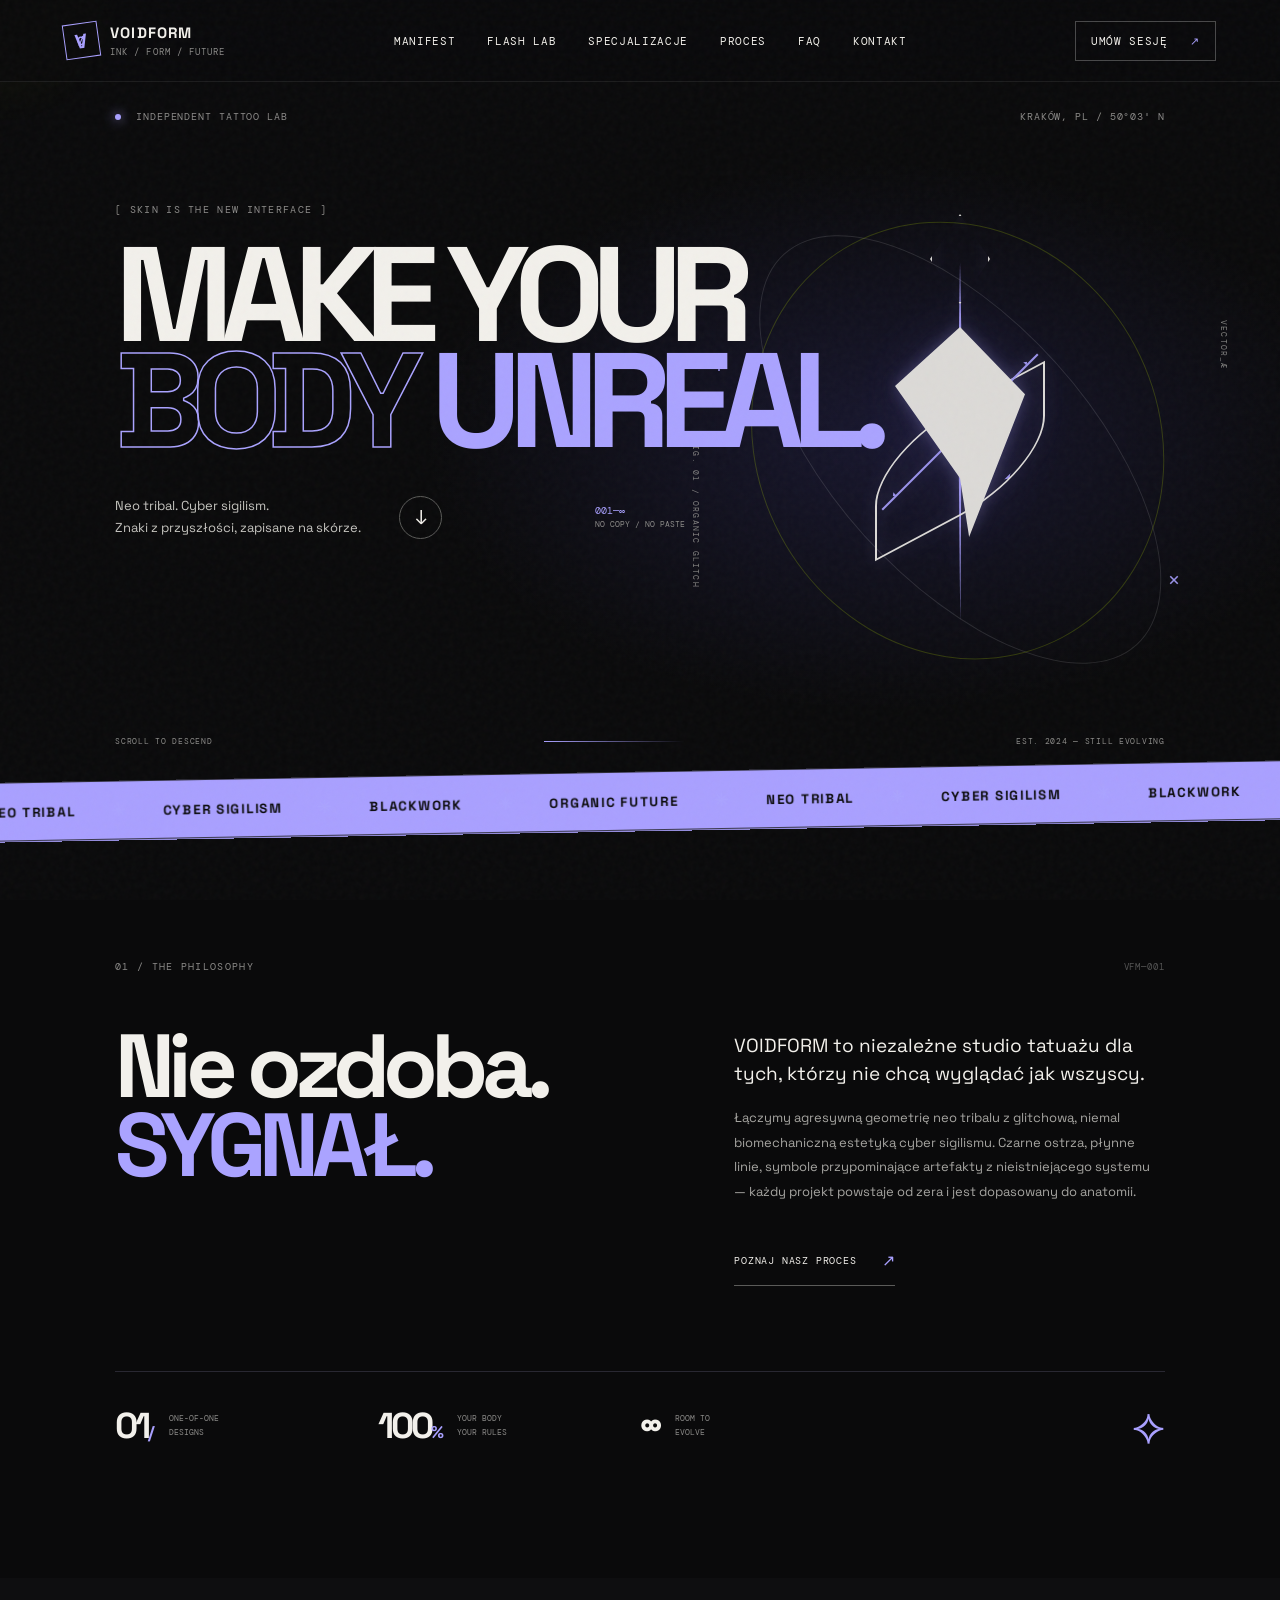
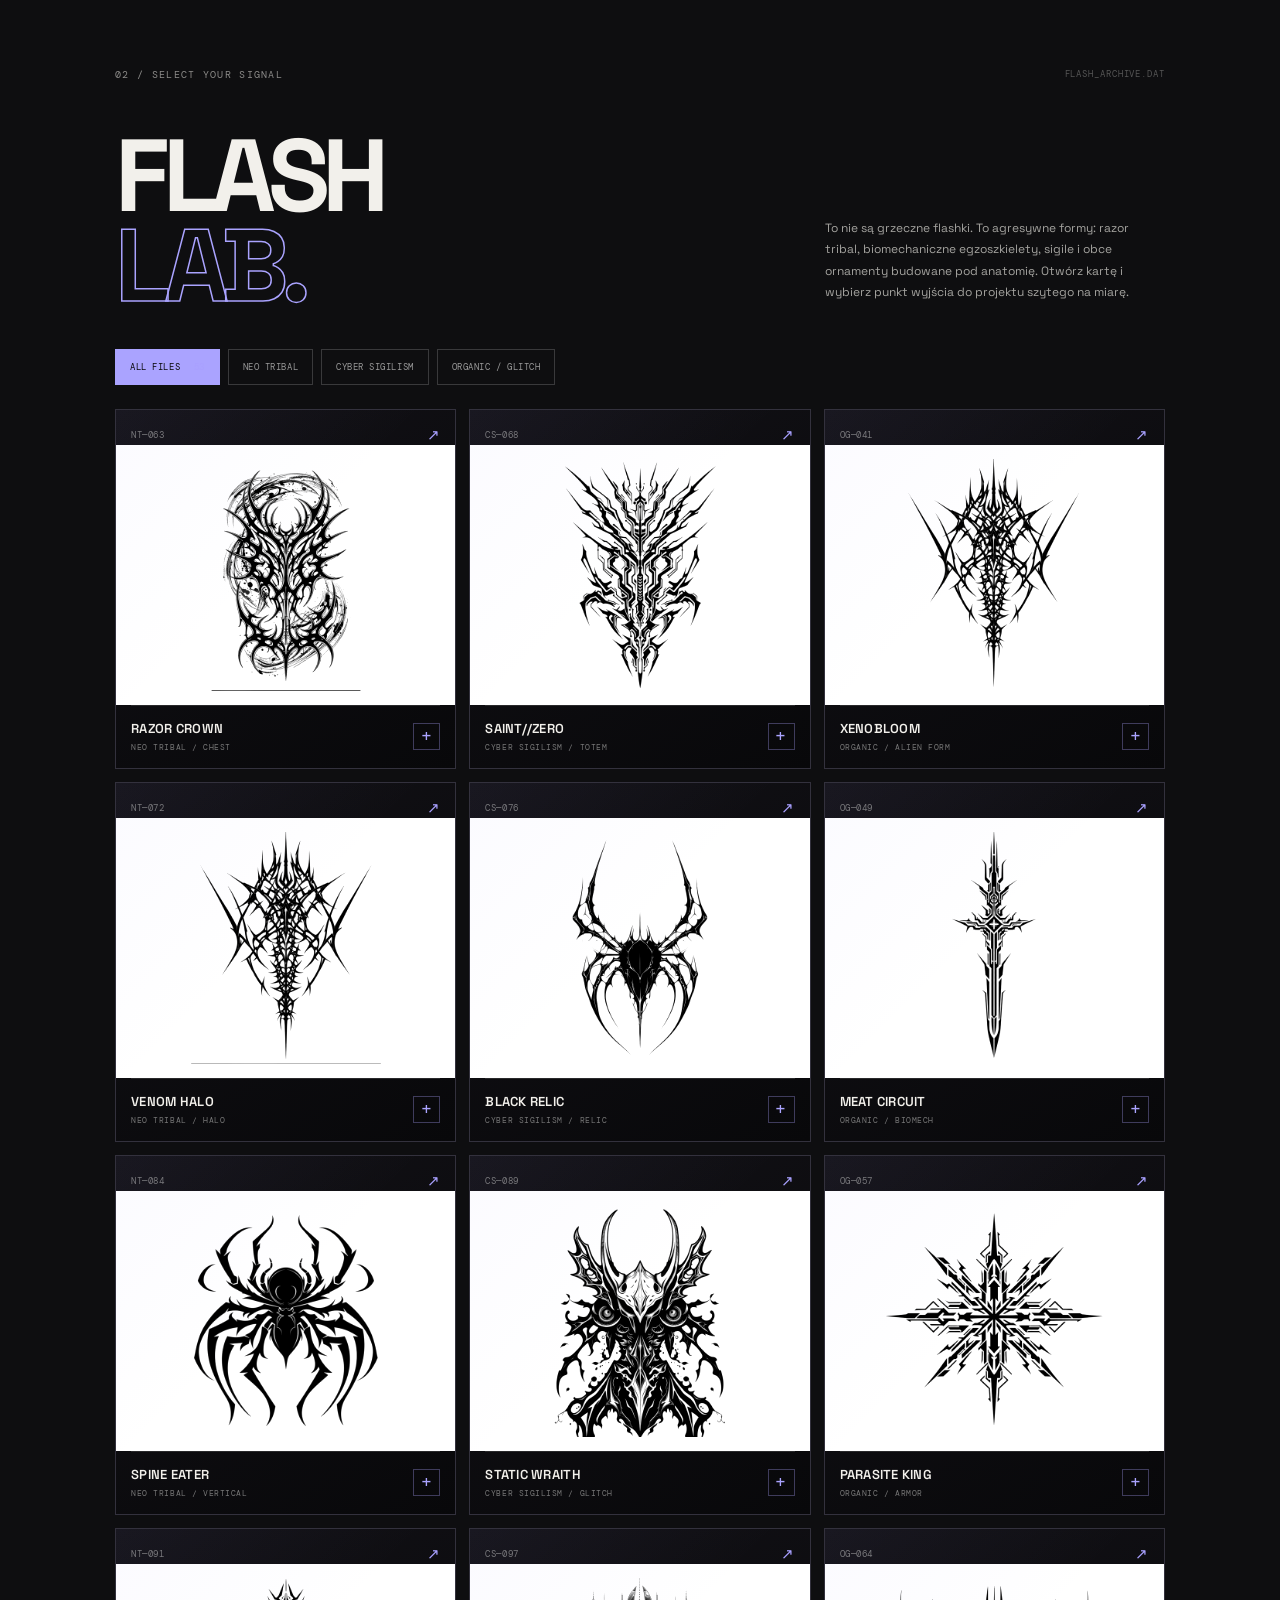
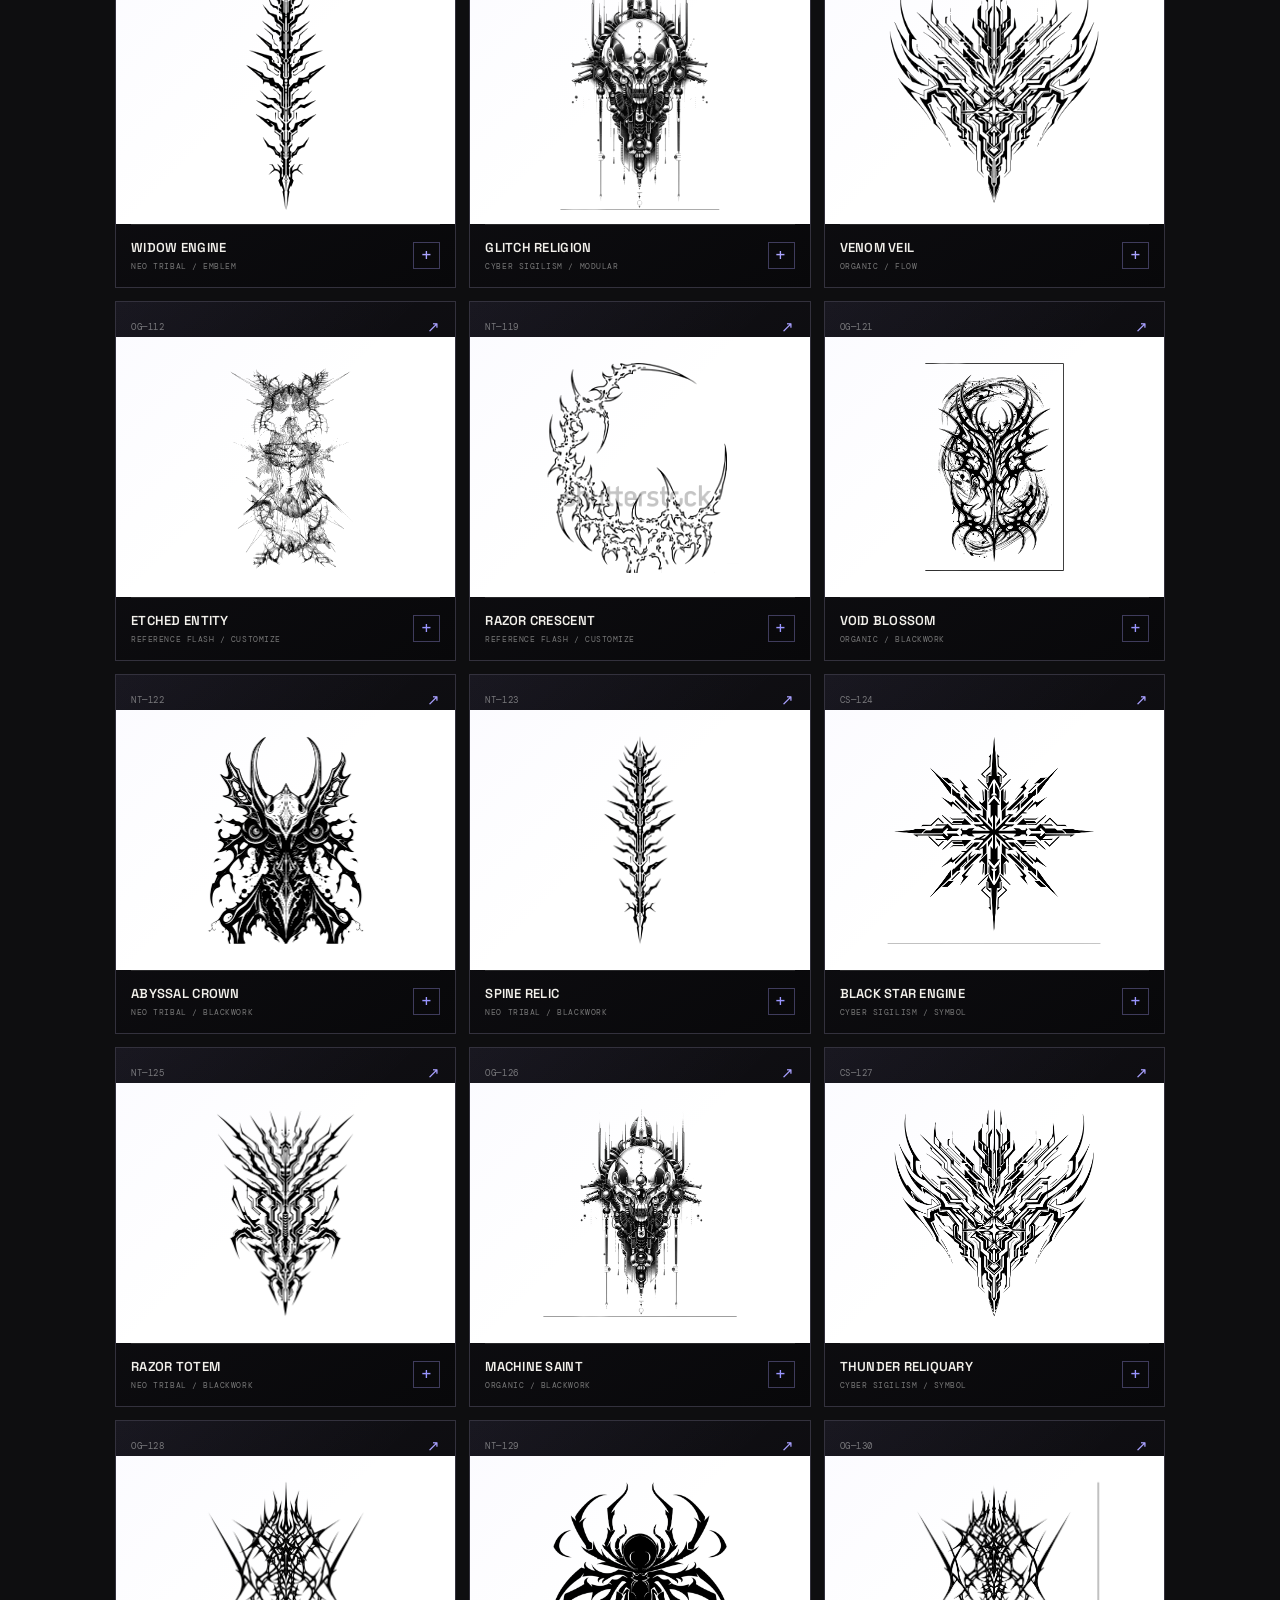
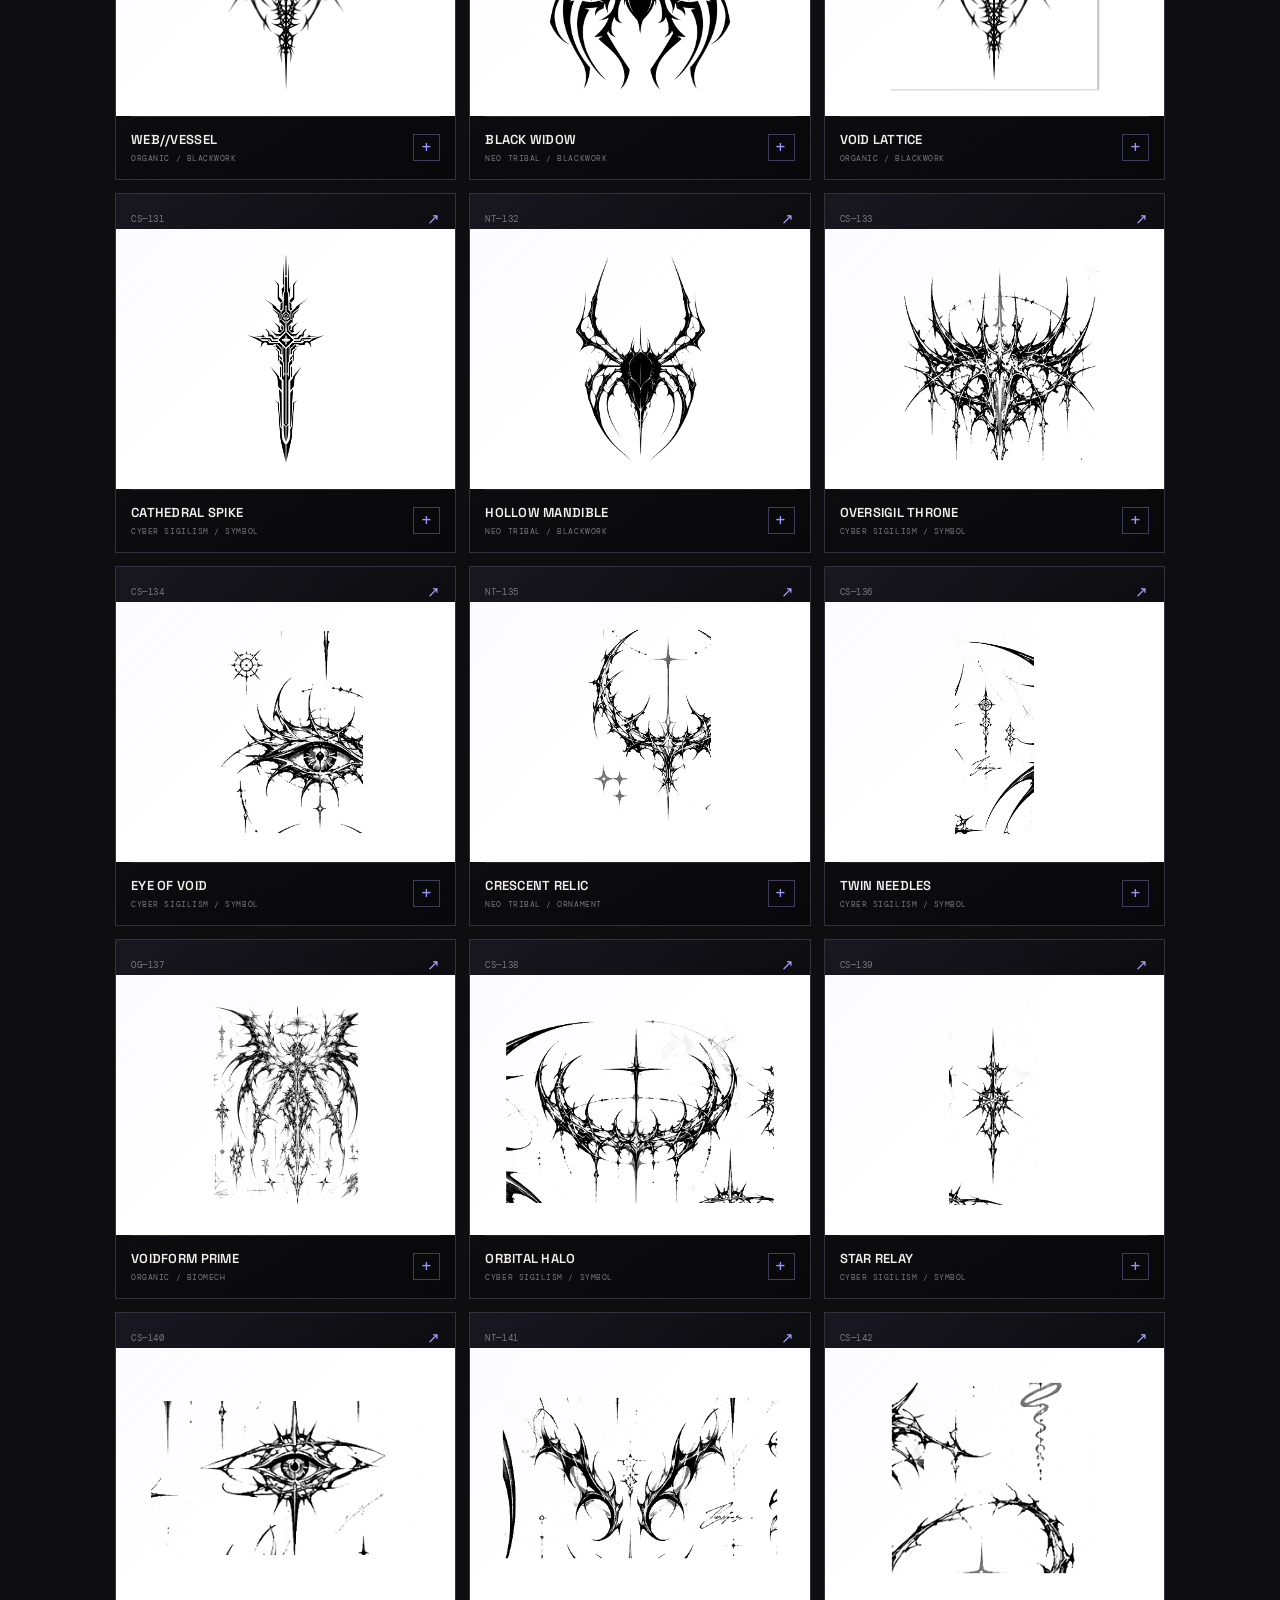
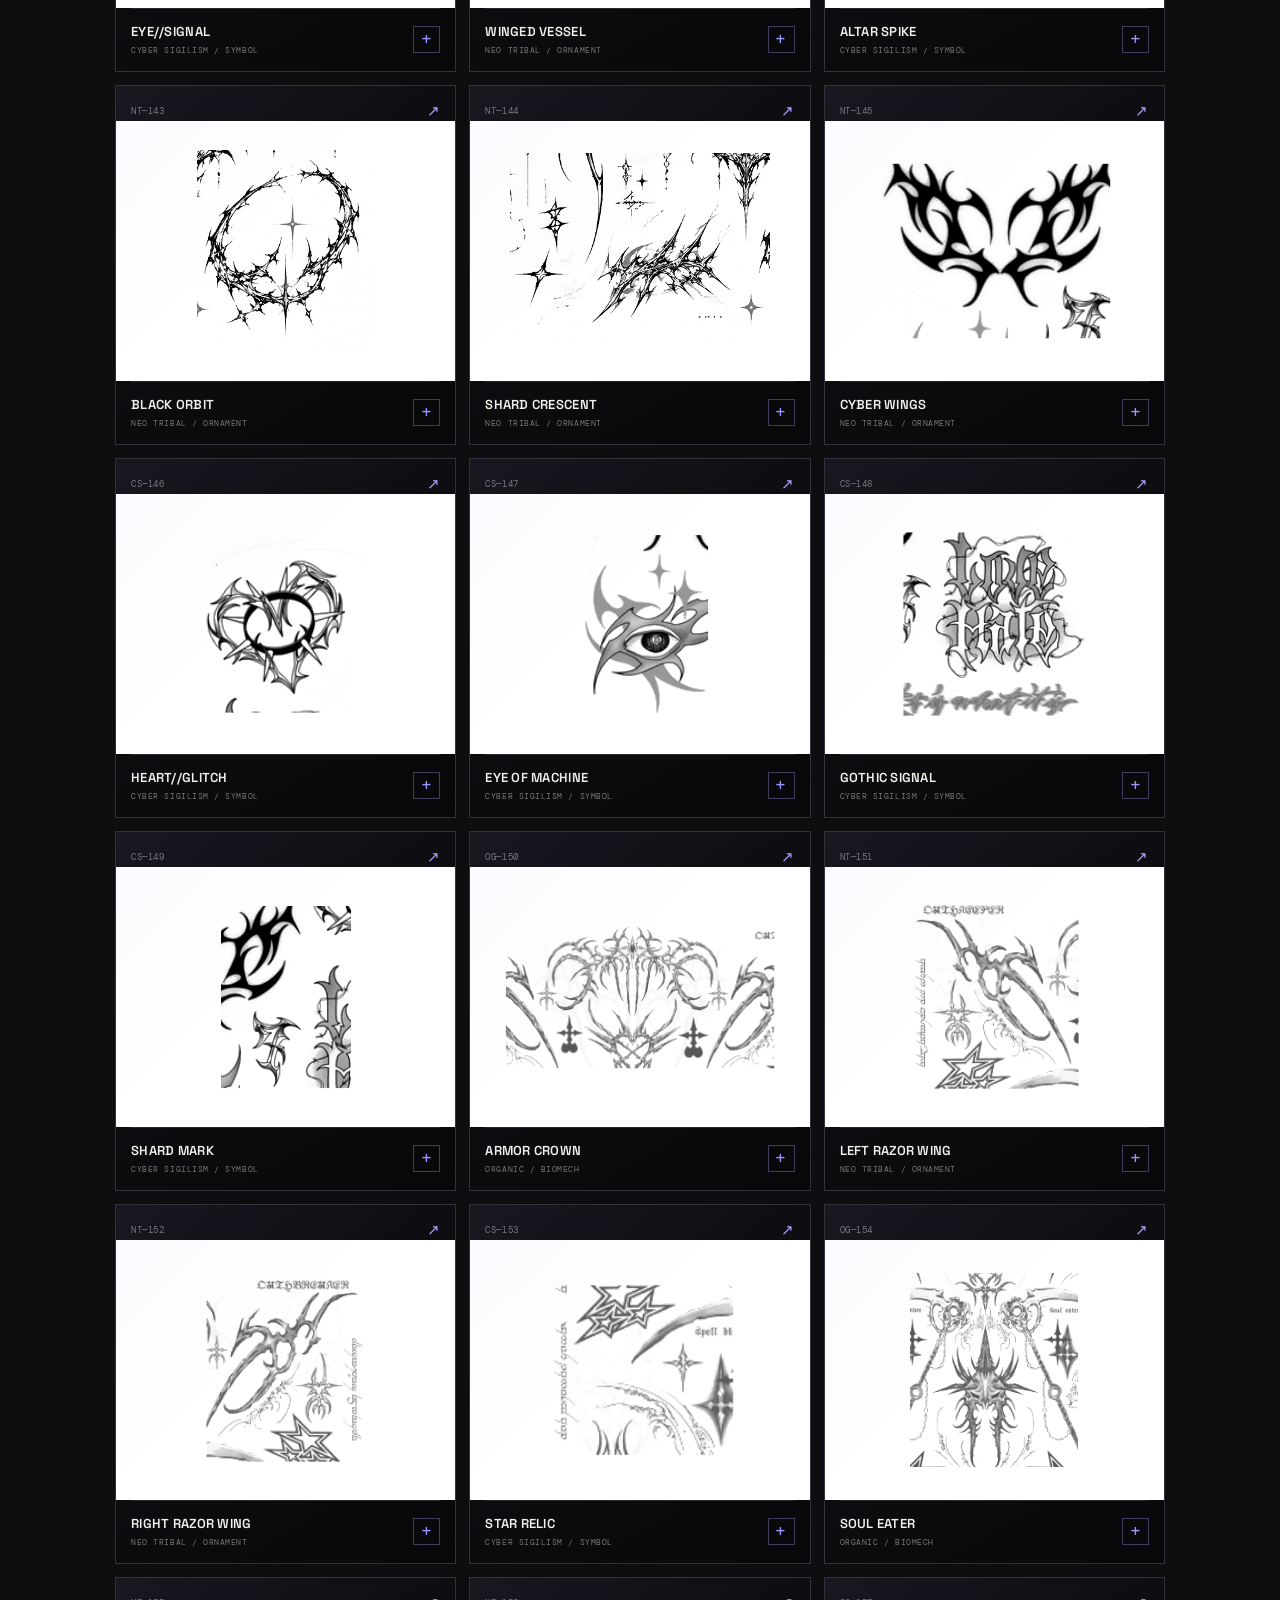
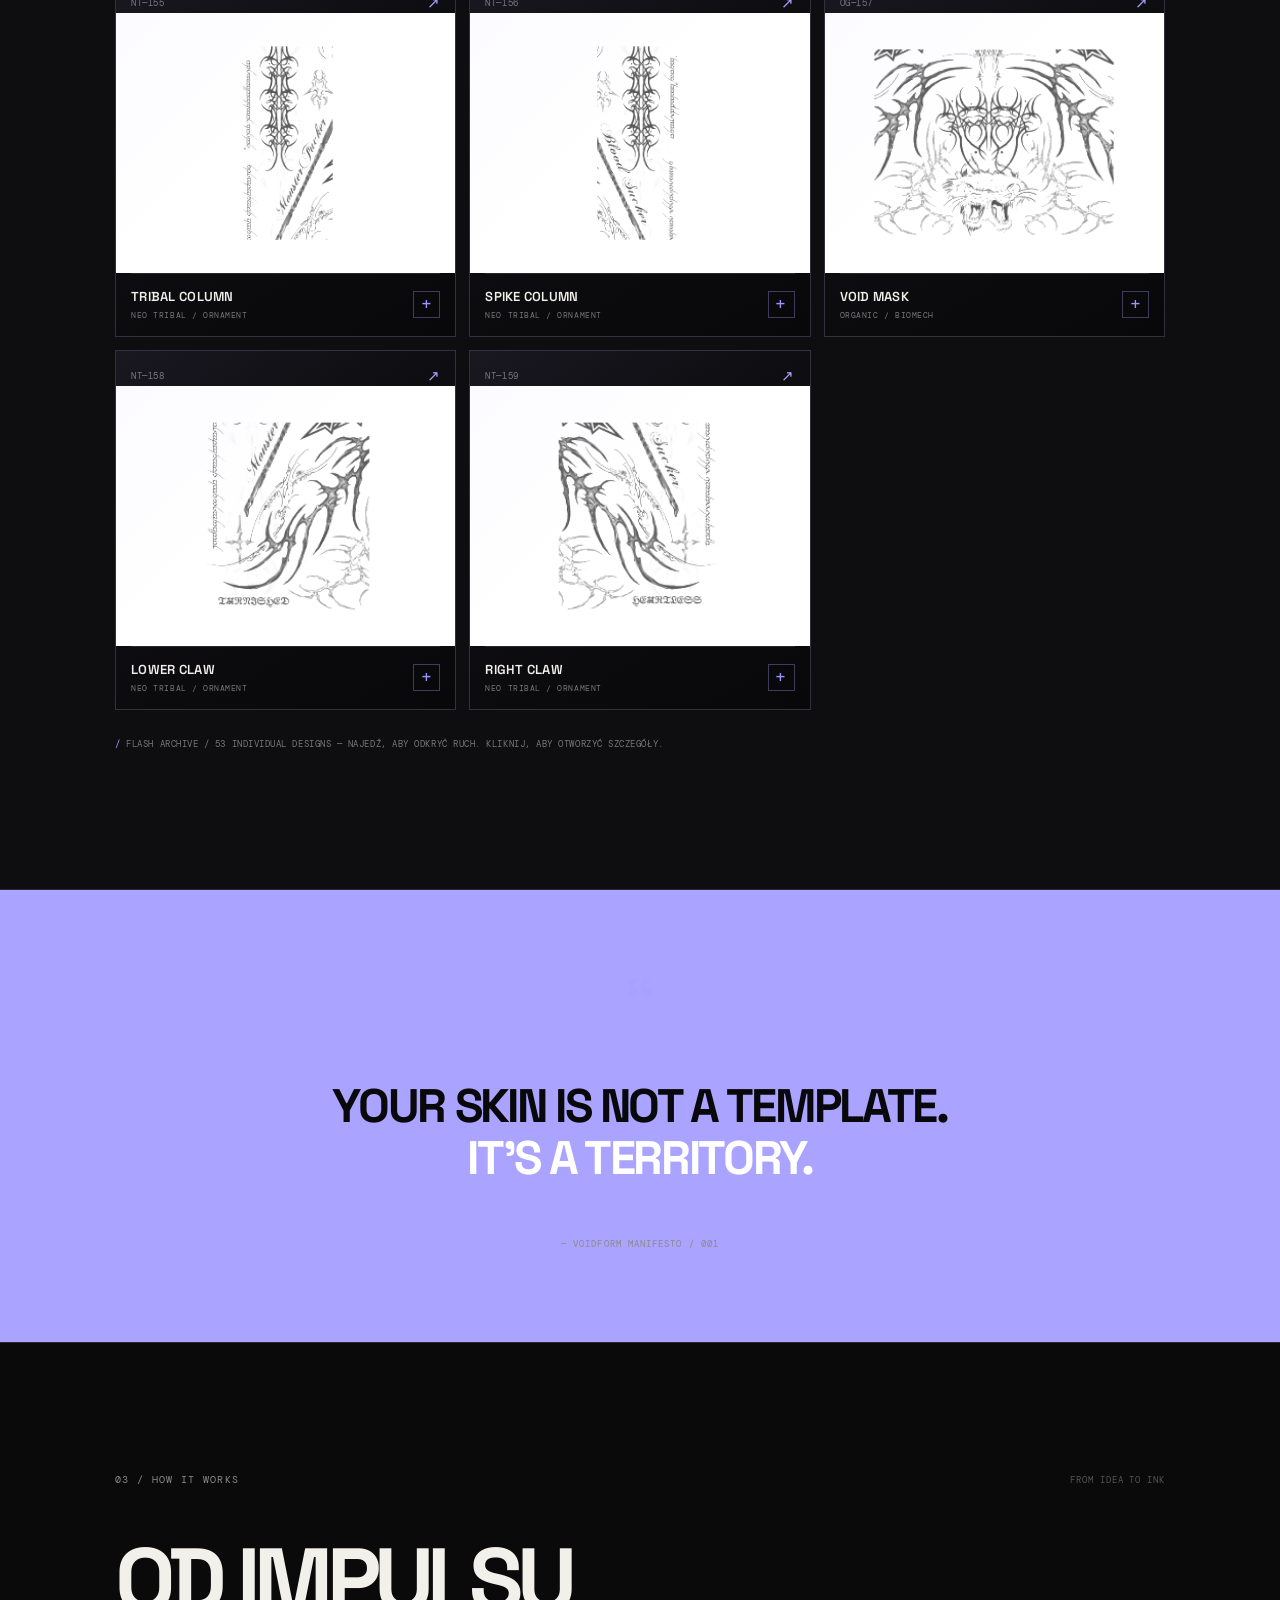
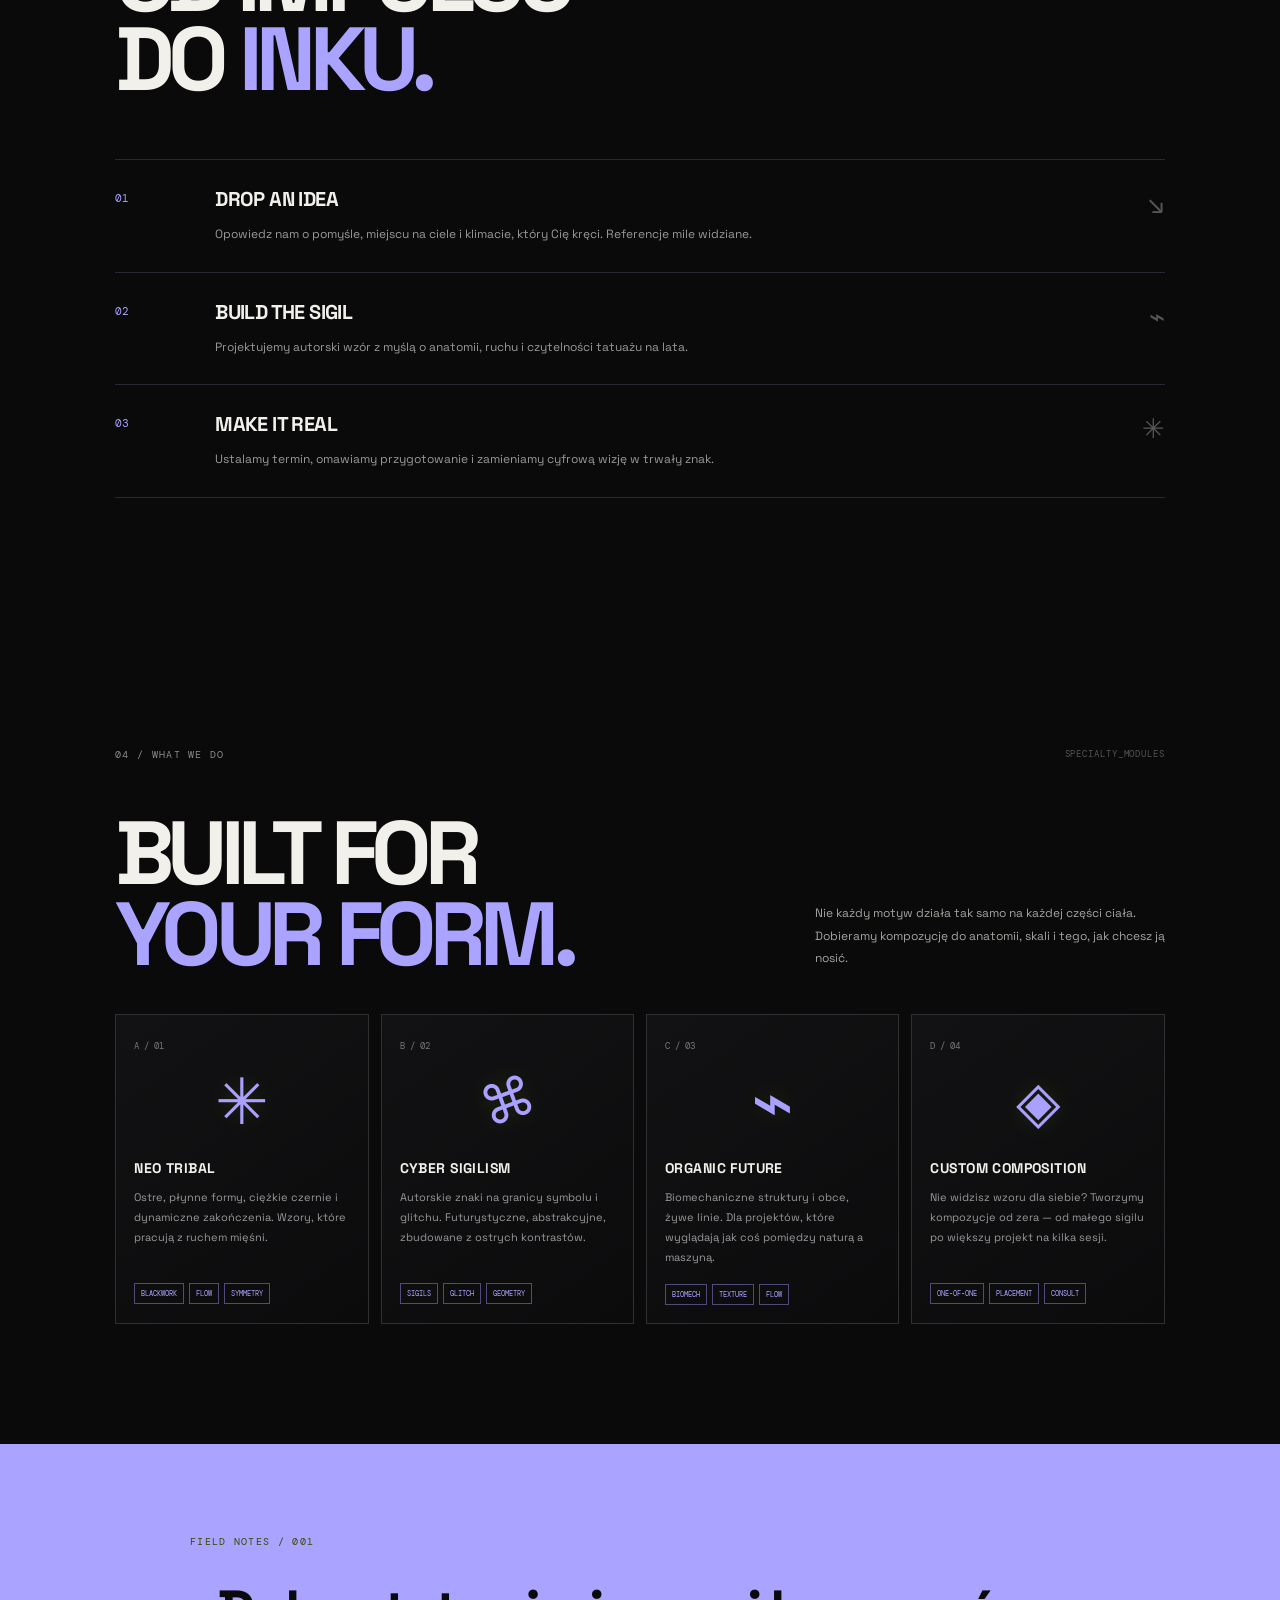
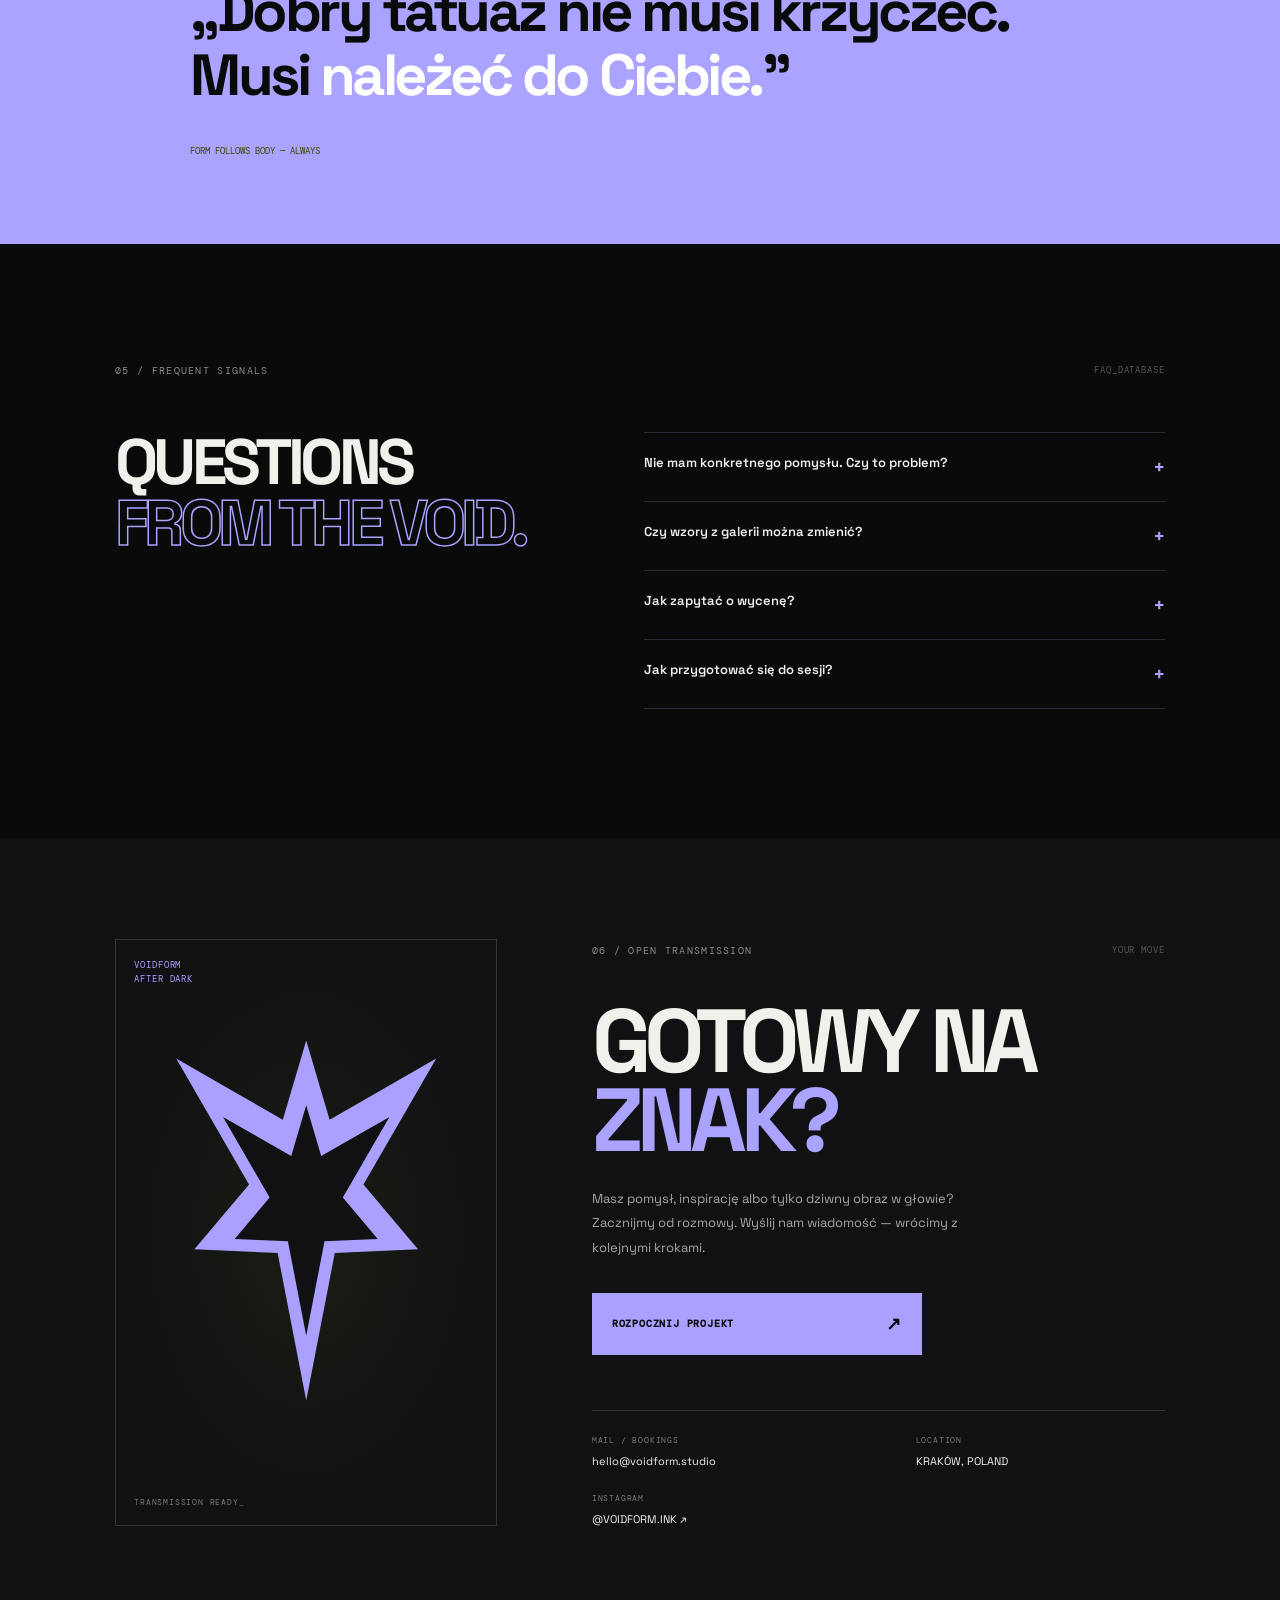
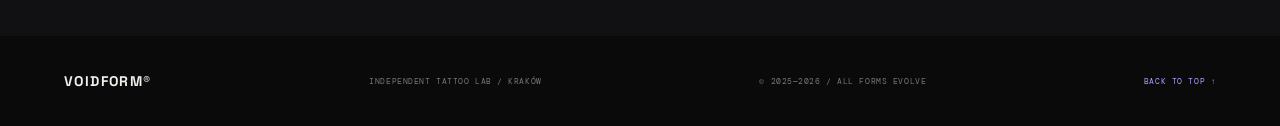
==== commit 26b7da75: "Pre-deploy" ====
--- a/index.html
+++ b/index.html
@@ -60,43 +60,64 @@
     <section class="flash section-shell" id="flash">
       <div class="section-heading"><span class="eyebrow">02 / SELECT YOUR SIGNAL</span><span class="tiny-code">FLASH_ARCHIVE.DAT</span></div>
       <div class="flash-intro"><h2>FLASH<br><span class="outline-text">LAB.</span></h2><p>To nie są grzeczne flashki. To agresywne formy: razor tribal, biomechaniczne egzoszkielety, sigile i obce ornamenty budowane pod anatomię. Otwórz kartę i wybierz punkt wyjścia do projektu szytego na miarę.</p></div>
-      <div class="oversigil-feature">
-        <div class="oversigil-copy"><span class="eyebrow">ARCHIVE DROP / 000</span><h3>NO SOFT<br><span>EDGES.</span></h3><p>Oversigil studies — wielkoformatowe kompozycje, ostre jak ostrze i gęste jak techniczny blueprint. Inspiracja dla pleców, klatki, barków i rękawów.</p><span class="oversigil-stamp">VOIDFORM® / BLACK SIGNAL DIVISION</span></div>
-        <button class="oversigil-image" type="button" aria-label="Otwórz arkusz Oversigil" onclick="document.querySelector('#contact').scrollIntoView({behavior:'smooth'})"><img src="assets/voidform-oversigil-flash.png" alt="Autorski arkusz cyber-tribalowych sigili, ostrych biomechanicznych ornamentów i symetrycznych czarnych form z kobaltowymi akcentami"><span>VIEW THE SIGNAL ↗</span></button>
-      </div>
-      <div class="filter-row" role="group" aria-label="Filtruj wzory"><button class="filter-btn active" data-filter="all">ALL FILES <span>29</span></button><button class="filter-btn" data-filter="tribal">NEO TRIBAL</button><button class="filter-btn" data-filter="sigil">CYBER SIGILISM</button><button class="filter-btn" data-filter="organic">ORGANIC / GLITCH</button></div>
+      <div class="filter-row" role="group" aria-label="Filtruj wzory"><button class="filter-btn active" data-filter="all">ALL FILES <span>53</span></button><button class="filter-btn" data-filter="tribal">NEO TRIBAL</button><button class="filter-btn" data-filter="sigil">CYBER SIGILISM</button><button class="filter-btn" data-filter="organic">ORGANIC / GLITCH</button></div>
       <div class="flash-grid">
-        <button class="flash-card" data-type="tribal" data-name="BLACK THORN" data-code="NT—001" data-desc="Ostry, symetryczny tribal z płynnymi zakończeniami. Dobry punkt startowy na przedramię lub łydkę."><span class="card-top"><span>NT—001</span><span>↗</span></span><span class="pattern pattern-thorn"><i></i><b></b><em></em></span><span class="card-bottom"><span><strong>BLACK THORN</strong><small>NEO TRIBAL / SYMMETRY</small></span><span class="card-plus">+</span></span></button>
-        <button class="flash-card" data-type="sigil" data-name="ERROR//ANGEL" data-code="CS—014" data-desc="Abstrakcyjny sigil o ostrych, cyfrowych załamaniach i centralnej osi."><span class="card-top"><span>CS—014</span><span>↗</span></span><span class="pattern pattern-angel"><i></i><b></b><em></em></span><span class="card-bottom"><span><strong>ERROR//ANGEL</strong><small>CYBER SIGILISM / GLITCH</small></span><span class="card-plus">+</span></span></button>
-        <button class="flash-card" data-type="organic" data-name="BIO//STATIC" data-code="OG—007" data-desc="Organiczna forma przypominająca obcy organizm — nieregularna, dynamiczna, żywa."><span class="card-top"><span>OG—007</span><span>↗</span></span><span class="pattern pattern-bio"><i></i><b></b><em></em></span><span class="card-bottom"><span><strong>BIO//STATIC</strong><small>ORGANIC / BLACKWORK</small></span><span class="card-plus">+</span></span></button>
-        <button class="flash-card" data-type="tribal" data-name="VENOM ARC" data-code="NT—022" data-desc="Kompaktowy, agresywny wzór z negatywną przestrzenią i mocnymi łukami."><span class="card-top"><span>NT—022</span><span>↗</span></span><span class="pattern pattern-venom"><i></i><b></b><em></em></span><span class="card-bottom"><span><strong>VENOM ARC</strong><small>NEO TRIBAL / FLOW</small></span><span class="card-plus">+</span></span></button>
-        <button class="flash-card" data-type="sigil" data-name="NULL SAINT" data-code="CS—031" data-desc="Geometryczny znak inspirowany interfejsami, diagramami i symboliczną architekturą."><span class="card-top"><span>CS—031</span><span>↗</span></span><span class="pattern pattern-null"><i></i><b></b><em></em></span><span class="card-bottom"><span><strong>NULL SAINT</strong><small>CYBER SIGILISM / SYMBOL</small></span><span class="card-plus">+</span></span></button>
-        <button class="flash-card" data-type="organic" data-name="SOFT MACHINE" data-code="OG—019" data-desc="Płynna, niemal biomechaniczna kompozycja, która układa się zgodnie z ruchem ciała."><span class="card-top"><span>OG—019</span><span>↗</span></span><span class="pattern pattern-machine"><i></i><b></b><em></em></span><span class="card-bottom"><span><strong>SOFT MACHINE</strong><small>ORGANIC / FUTURE</small></span><span class="card-plus">+</span></span></button>
-        <button class="flash-card" data-type="tribal" data-name="FANG SYSTEM" data-code="NT—038" data-desc="Długi, warstwowy tribal zaprojektowany do podążania za linią barku, ramienia lub łydki."><span class="card-top"><span>NT—038</span><span>↗</span></span><span class="pattern pattern-fang"><i></i><b></b><em></em></span><span class="card-bottom"><span><strong>FANG SYSTEM</strong><small>NEO TRIBAL / ARM FLOW</small></span><span class="card-plus">+</span></span></button>
-        <button class="flash-card" data-type="sigil" data-name="GHOST PROTOCOL" data-code="CS—044" data-desc="Rozbity, warstwowy znak przypominający symbol z uszkodzonego interfejsu."><span class="card-top"><span>CS—044</span><span>↗</span></span><span class="pattern pattern-ghost"><i></i><b></b><em></em></span><span class="card-bottom"><span><strong>GHOST PROTOCOL</strong><small>CYBER SIGILISM / GLITCH</small></span><span class="card-plus">+</span></span></button>
-        <button class="flash-card" data-type="organic" data-name="PARASITE BLOOM" data-code="OG—026" data-desc="Organiczny, rozrastający się motyw o nieregularnych krawędziach i mocnym kontraście."><span class="card-top"><span>OG—026</span><span>↗</span></span><span class="pattern pattern-bloom"><i></i><b></b><em></em></span><span class="card-bottom"><span><strong>PARASITE BLOOM</strong><small>ORGANIC / BIOMECH</small></span><span class="card-plus">+</span></span></button>
-        <button class="flash-card" data-type="tribal" data-name="RITUAL BLADE" data-code="NT—051" data-desc="Pionowy, rytualny znak z ostrymi skrzydłami i dużą ilością negatywnej przestrzeni."><span class="card-top"><span>NT—051</span><span>↗</span></span><span class="pattern pattern-ritual"><i></i><b></b><em></em></span><span class="card-bottom"><span><strong>RITUAL BLADE</strong><small>NEO TRIBAL / VERTICAL</small></span><span class="card-plus">+</span></span></button>
-        <button class="flash-card" data-type="sigil" data-name="DEAD PIXEL" data-code="CS—057" data-desc="Geometryczny znak z ostrymi modułami i przerwami inspirowanymi cyfrowym artefaktem."><span class="card-top"><span>CS—057</span><span>↗</span></span><span class="pattern pattern-pixel"><i></i><b></b><em></em></span><span class="card-bottom"><span><strong>DEAD PIXEL</strong><small>CYBER SIGILISM / GEOMETRY</small></span><span class="card-plus">+</span></span></button>
-        <button class="flash-card" data-type="organic" data-name="VENOUS CIRCUIT" data-code="OG—033" data-desc="Sieć organicznych linii i ostrych rozgałęzień, jak obwód znaleziony w żywej tkance."><span class="card-top"><span>OG—033</span><span>↗</span></span><span class="pattern pattern-vein"><i></i><b></b><em></em></span><span class="card-bottom"><span><strong>VENOUS CIRCUIT</strong><small>ORGANIC / CIRCUIT</small></span><span class="card-plus">+</span></span></button>
-        <button class="flash-card" data-type="tribal" data-name="RAZOR CROWN" data-code="NT—063" data-desc="Rozłożysta korona ostrzy z mocną osią centralną. Dobry kierunek na bark, klatkę lub górę pleców."><span class="card-top"><span>NT—063</span><span>↗</span></span><span class="flash-reference-image authored-flash"><img src="assets/razor-crown.svg" alt="RAZOR CROWN — autorski wzór flash VOIDFORM" loading="lazy"></span><span class="card-bottom"><span><strong>RAZOR CROWN</strong><small>NEO TRIBAL / CHEST</small></span><span class="card-plus">+</span></span></button>
-        <button class="flash-card" data-type="sigil" data-name="SAINT//ZERO" data-code="CS—068" data-desc="Pionowy, niemal heraldyczny sigil z ostrymi ramionami i cyfrowym rytmem."><span class="card-top"><span>CS—068</span><span>↗</span></span><span class="flash-reference-image authored-flash"><img src="assets/saint-zero.svg" alt="SAINT//ZERO — autorski wzór flash VOIDFORM" loading="lazy"></span><span class="card-bottom"><span><strong>SAINT//ZERO</strong><small>CYBER SIGILISM / TOTEM</small></span><span class="card-plus">+</span></span></button>
-        <button class="flash-card" data-type="organic" data-name="XENOBLOOM" data-code="OG—041" data-desc="Organiczna forma jak obcy kwiat lub rozrastająca się tkanka, z mocnym kontrastem."><span class="card-top"><span>OG—041</span><span>↗</span></span><span class="flash-reference-image authored-flash"><img src="assets/xenobloom.svg" alt="XENOBLOOM — autorski wzór flash VOIDFORM" loading="lazy"></span><span class="card-bottom"><span><strong>XENOBLOOM</strong><small>ORGANIC / ALIEN FORM</small></span><span class="card-plus">+</span></span></button>
-        <button class="flash-card" data-type="tribal" data-name="VENOM HALO" data-code="NT—072" data-desc="Kolczasty łuk z otwartym środkiem i mocnymi, płynnymi zakończeniami."><span class="card-top"><span>NT—072</span><span>↗</span></span><span class="flash-reference-image authored-flash"><img src="assets/venom-halo.svg" alt="VENOM HALO — autorski wzór flash VOIDFORM" loading="lazy"></span><span class="card-bottom"><span><strong>VENOM HALO</strong><small>NEO TRIBAL / HALO</small></span><span class="card-plus">+</span></span></button>
-        <button class="flash-card" data-type="sigil" data-name="BLACK RELIC" data-code="CS—076" data-desc="Znak przypominający obcy artefakt: geometryczny, ciężki i symetryczny."><span class="card-top"><span>CS—076</span><span>↗</span></span><span class="flash-reference-image authored-flash"><img src="assets/black-relic.svg" alt="BLACK RELIC — autorski wzór flash VOIDFORM" loading="lazy"></span><span class="card-bottom"><span><strong>BLACK RELIC</strong><small>CYBER SIGILISM / RELIC</small></span><span class="card-plus">+</span></span></button>
-        <button class="flash-card" data-type="organic" data-name="MEAT CIRCUIT" data-code="OG—049" data-desc="Biomechaniczna sieć inspirowana przewodami, ścięgnami i strukturą żywej maszyny."><span class="card-top"><span>OG—049</span><span>↗</span></span><span class="flash-reference-image authored-flash"><img src="assets/meat-circuit.svg" alt="MEAT CIRCUIT — autorski wzór flash VOIDFORM" loading="lazy"></span><span class="card-bottom"><span><strong>MEAT CIRCUIT</strong><small>ORGANIC / BIOMECH</small></span><span class="card-plus">+</span></span></button>
-        <button class="flash-card" data-type="tribal" data-name="SPINE EATER" data-code="NT—084" data-desc="Wydłużony, agresywny motyw z ostrymi odnogami, pomyślany pod przedramię lub łydkę."><span class="card-top"><span>NT—084</span><span>↗</span></span><span class="flash-reference-image authored-flash"><img src="assets/spine-eater.svg" alt="SPINE EATER — autorski wzór flash VOIDFORM" loading="lazy"></span><span class="card-bottom"><span><strong>SPINE EATER</strong><small>NEO TRIBAL / VERTICAL</small></span><span class="card-plus">+</span></span></button>
-        <button class="flash-card" data-type="sigil" data-name="STATIC WRAITH" data-code="CS—089" data-desc="Rozbity sigil z efektem zakłócenia i ostrymi, przesuniętymi warstwami."><span class="card-top"><span>CS—089</span><span>↗</span></span><span class="flash-reference-image authored-flash"><img src="assets/static-wraith.svg" alt="STATIC WRAITH — autorski wzór flash VOIDFORM" loading="lazy"></span><span class="card-bottom"><span><strong>STATIC WRAITH</strong><small>CYBER SIGILISM / GLITCH</small></span><span class="card-plus">+</span></span></button>
-        <button class="flash-card" data-type="organic" data-name="PARASITE KING" data-code="OG—057" data-desc="Ciężka, rozgałęziona forma o organicznej symetrii i krawędziach jak pancerz."><span class="card-top"><span>OG—057</span><span>↗</span></span><span class="flash-reference-image authored-flash"><img src="assets/parasite-king.svg" alt="PARASITE KING — autorski wzór flash VOIDFORM" loading="lazy"></span><span class="card-bottom"><span><strong>PARASITE KING</strong><small>ORGANIC / ARMOR</small></span><span class="card-plus">+</span></span></button>
-        <button class="flash-card" data-type="tribal" data-name="WIDOW ENGINE" data-code="NT—091" data-desc="Symetryczny układ kolców i ostrych łuków, który może pracować jako samodzielny emblemat."><span class="card-top"><span>NT—091</span><span>↗</span></span><span class="flash-reference-image authored-flash"><img src="assets/widow-engine.svg" alt="WIDOW ENGINE — autorski wzór flash VOIDFORM" loading="lazy"></span><span class="card-bottom"><span><strong>WIDOW ENGINE</strong><small>NEO TRIBAL / EMBLEM</small></span><span class="card-plus">+</span></span></button>
-        <button class="flash-card" data-type="sigil" data-name="GLITCH RELIGION" data-code="CS—097" data-desc="Modułowy symbol z cyfrowym rytmem, twardą osią i negatywną przestrzenią."><span class="card-top"><span>CS—097</span><span>↗</span></span><span class="flash-reference-image authored-flash"><img src="assets/glitch-religion.svg" alt="GLITCH RELIGION — autorski wzór flash VOIDFORM" loading="lazy"></span><span class="card-bottom"><span><strong>GLITCH RELIGION</strong><small>CYBER SIGILISM / MODULAR</small></span><span class="card-plus">+</span></span></button>
-        <button class="flash-card" data-type="organic" data-name="VENOM VEIL" data-code="OG—064" data-desc="Płynne, organiczne pasma przecinające się jak obca sieć nerwowa."><span class="card-top"><span>OG—064</span><span>↗</span></span><span class="flash-reference-image authored-flash"><img src="assets/venom-veil.svg" alt="VENOM VEIL — autorski wzór flash VOIDFORM" loading="lazy"></span><span class="card-bottom"><span><strong>VENOM VEIL</strong><small>ORGANIC / FLOW</small></span><span class="card-plus">+</span></span></button>
-        <button class="flash-card flash-image-card" data-type="sigil" data-name="CYBER SIGIL BOARD" data-code="CS—101" data-desc="Zestaw cyber-sigili z ostrymi, płynnymi konturami, gotyckimi literami i kobaltowymi akcentami. Dobra baza do wyboru mniejszego znaku lub rozwinięcia własnej kompozycji." data-image="assets/ref-cyber-sigil-board.png"><span class="card-top"><span>CS—101</span><span>↗</span></span><span class="flash-reference-image"><img src="assets/ref-cyber-sigil-board.png" alt="CYBER SIGIL BOARD — referencyjny wzór tatuażu" loading="lazy"></span><span class="card-bottom"><span><strong>CYBER SIGIL BOARD</strong><small>REFERENCE FLASH / CUSTOMIZE</small></span><span class="card-plus">+</span></span></button>
-        <button class="flash-card flash-image-card" data-type="organic" data-name="ORNAMENTAL ARMOR" data-code="OG—108" data-desc="Gęsty, symetryczny arkusz ornamentalnych form, kolców, emblematów i biomechanicznych struktur. Inspiracja do większych kompozycji na plecy, klatkę lub rękaw." data-image="assets/ref-ornamental-armor.png"><span class="card-top"><span>OG—108</span><span>↗</span></span><span class="flash-reference-image"><img src="assets/ref-ornamental-armor.png" alt="ORNAMENTAL ARMOR — referencyjny wzór tatuażu" loading="lazy"></span><span class="card-bottom"><span><strong>ORNAMENTAL ARMOR</strong><small>REFERENCE FLASH / CUSTOMIZE</small></span><span class="card-plus">+</span></span></button>
+        <button class="flash-card" data-type="tribal" data-name="RAZOR CROWN" data-code="NT—063" data-desc="Rozłożysta korona ostrzy z mocną osią centralną. Dobry kierunek na bark, klatkę lub górę pleców." data-image="assets/razor-crown.png"><span class="card-top"><span>NT—063</span><span>↗</span></span><span class="flash-reference-image authored-flash"><img src="assets/razor-crown.png" alt="RAZOR CROWN — autorski wzór flash VOIDFORM" loading="lazy"></span><span class="card-bottom"><span><strong>RAZOR CROWN</strong><small>NEO TRIBAL / CHEST</small></span><span class="card-plus">+</span></span></button>
+        <button class="flash-card" data-type="sigil" data-name="SAINT//ZERO" data-code="CS—068" data-desc="Pionowy, niemal heraldyczny sigil z ostrymi ramionami i cyfrowym rytmem." data-image="assets/saint-zero.png"><span class="card-top"><span>CS—068</span><span>↗</span></span><span class="flash-reference-image authored-flash"><img src="assets/saint-zero.png" alt="SAINT//ZERO — autorski wzór flash VOIDFORM" loading="lazy"></span><span class="card-bottom"><span><strong>SAINT//ZERO</strong><small>CYBER SIGILISM / TOTEM</small></span><span class="card-plus">+</span></span></button>
+        <button class="flash-card" data-type="organic" data-name="XENOBLOOM" data-code="OG—041" data-desc="Organiczna forma jak obcy kwiat lub rozrastająca się tkanka, z mocnym kontrastem." data-image="assets/xenobloom.png"><span class="card-top"><span>OG—041</span><span>↗</span></span><span class="flash-reference-image authored-flash"><img src="assets/xenobloom.png" alt="XENOBLOOM — autorski wzór flash VOIDFORM" loading="lazy"></span><span class="card-bottom"><span><strong>XENOBLOOM</strong><small>ORGANIC / ALIEN FORM</small></span><span class="card-plus">+</span></span></button>
+        <button class="flash-card" data-type="tribal" data-name="VENOM HALO" data-code="NT—072" data-desc="Kolczasty łuk z otwartym środkiem i mocnymi, płynnymi zakończeniami." data-image="assets/venom-halo.png"><span class="card-top"><span>NT—072</span><span>↗</span></span><span class="flash-reference-image authored-flash"><img src="assets/venom-halo.png" alt="VENOM HALO — autorski wzór flash VOIDFORM" loading="lazy"></span><span class="card-bottom"><span><strong>VENOM HALO</strong><small>NEO TRIBAL / HALO</small></span><span class="card-plus">+</span></span></button>
+        <button class="flash-card" data-type="sigil" data-name="BLACK RELIC" data-code="CS—076" data-desc="Znak przypominający obcy artefakt: geometryczny, ciężki i symetryczny." data-image="assets/black-relic.png"><span class="card-top"><span>CS—076</span><span>↗</span></span><span class="flash-reference-image authored-flash"><img src="assets/black-relic.png" alt="BLACK RELIC — autorski wzór flash VOIDFORM" loading="lazy"></span><span class="card-bottom"><span><strong>BLACK RELIC</strong><small>CYBER SIGILISM / RELIC</small></span><span class="card-plus">+</span></span></button>
+        <button class="flash-card" data-type="organic" data-name="MEAT CIRCUIT" data-code="OG—049" data-desc="Biomechaniczna sieć inspirowana przewodami, ścięgnami i strukturą żywej maszyny." data-image="assets/meat-circuit.png"><span class="card-top"><span>OG—049</span><span>↗</span></span><span class="flash-reference-image authored-flash"><img src="assets/meat-circuit.png" alt="MEAT CIRCUIT — autorski wzór flash VOIDFORM" loading="lazy"></span><span class="card-bottom"><span><strong>MEAT CIRCUIT</strong><small>ORGANIC / BIOMECH</small></span><span class="card-plus">+</span></span></button>
+        <button class="flash-card" data-type="tribal" data-name="SPINE EATER" data-code="NT—084" data-desc="Wydłużony, agresywny motyw z ostrymi odnogami, pomyślany pod przedramię lub łydkę." data-image="assets/spine-eater.png"><span class="card-top"><span>NT—084</span><span>↗</span></span><span class="flash-reference-image authored-flash"><img src="assets/spine-eater.png" alt="SPINE EATER — autorski wzór flash VOIDFORM" loading="lazy"></span><span class="card-bottom"><span><strong>SPINE EATER</strong><small>NEO TRIBAL / VERTICAL</small></span><span class="card-plus">+</span></span></button>
+        <button class="flash-card" data-type="sigil" data-name="STATIC WRAITH" data-code="CS—089" data-desc="Rozbity sigil z efektem zakłócenia i ostrymi, przesuniętymi warstwami." data-image="assets/static-wraith.png"><span class="card-top"><span>CS—089</span><span>↗</span></span><span class="flash-reference-image authored-flash"><img src="assets/static-wraith.png" alt="STATIC WRAITH — autorski wzór flash VOIDFORM" loading="lazy"></span><span class="card-bottom"><span><strong>STATIC WRAITH</strong><small>CYBER SIGILISM / GLITCH</small></span><span class="card-plus">+</span></span></button>
+        <button class="flash-card" data-type="organic" data-name="PARASITE KING" data-code="OG—057" data-desc="Ciężka, rozgałęziona forma o organicznej symetrii i krawędziach jak pancerz." data-image="assets/parasite-king.png"><span class="card-top"><span>OG—057</span><span>↗</span></span><span class="flash-reference-image authored-flash"><img src="assets/parasite-king.png" alt="PARASITE KING — autorski wzór flash VOIDFORM" loading="lazy"></span><span class="card-bottom"><span><strong>PARASITE KING</strong><small>ORGANIC / ARMOR</small></span><span class="card-plus">+</span></span></button>
+        <button class="flash-card" data-type="tribal" data-name="WIDOW ENGINE" data-code="NT—091" data-desc="Symetryczny układ kolców i ostrych łuków, który może pracować jako samodzielny emblemat." data-image="assets/widow-engine.png"><span class="card-top"><span>NT—091</span><span>↗</span></span><span class="flash-reference-image authored-flash"><img src="assets/widow-engine.png" alt="WIDOW ENGINE — autorski wzór flash VOIDFORM" loading="lazy"></span><span class="card-bottom"><span><strong>WIDOW ENGINE</strong><small>NEO TRIBAL / EMBLEM</small></span><span class="card-plus">+</span></span></button>
+        <button class="flash-card" data-type="sigil" data-name="GLITCH RELIGION" data-code="CS—097" data-desc="Modułowy symbol z cyfrowym rytmem, twardą osią i negatywną przestrzenią." data-image="assets/glitch-religion.png"><span class="card-top"><span>CS—097</span><span>↗</span></span><span class="flash-reference-image authored-flash"><img src="assets/glitch-religion.png" alt="GLITCH RELIGION — autorski wzór flash VOIDFORM" loading="lazy"></span><span class="card-bottom"><span><strong>GLITCH RELIGION</strong><small>CYBER SIGILISM / MODULAR</small></span><span class="card-plus">+</span></span></button>
+        <button class="flash-card" data-type="organic" data-name="VENOM VEIL" data-code="OG—064" data-desc="Płynne, organiczne pasma przecinające się jak obca sieć nerwowa." data-image="assets/venom-veil.png"><span class="card-top"><span>OG—064</span><span>↗</span></span><span class="flash-reference-image authored-flash"><img src="assets/venom-veil.png" alt="VENOM VEIL — autorski wzór flash VOIDFORM" loading="lazy"></span><span class="card-bottom"><span><strong>VENOM VEIL</strong><small>ORGANIC / FLOW</small></span><span class="card-plus">+</span></span></button>
         <button class="flash-card flash-image-card" data-type="organic" data-name="ETCHED ENTITY" data-code="OG—112" data-desc="Gęsta, szkicowa forma organiczna o niemal obcej anatomii, z ostrymi odnogami i drobnym kreskowaniem. Kierunek dla bardziej surowego blackworku." data-image="assets/ref-etched-entity.png"><span class="card-top"><span>OG—112</span><span>↗</span></span><span class="flash-reference-image"><img src="assets/ref-etched-entity.png" alt="ETCHED ENTITY — referencyjny wzór tatuażu" loading="lazy"></span><span class="card-bottom"><span><strong>ETCHED ENTITY</strong><small>REFERENCE FLASH / CUSTOMIZE</small></span><span class="card-plus">+</span></span></button>
         <button class="flash-card flash-image-card" data-type="tribal" data-name="RAZOR CRESCENT" data-code="NT—119" data-desc="Sierpowata, kolczasta kompozycja z ostrymi zakończeniami i mocnym konturem. Punkt wyjścia dla dużego motywu na bark, łydkę lub bok ciała." data-image="assets/ref-razor-crescent.png"><span class="card-top"><span>NT—119</span><span>↗</span></span><span class="flash-reference-image"><img src="assets/ref-razor-crescent.png" alt="RAZOR CRESCENT — referencyjny wzór tatuażu" loading="lazy"></span><span class="card-bottom"><span><strong>RAZOR CRESCENT</strong><small>REFERENCE FLASH / CUSTOMIZE</small></span><span class="card-plus">+</span></span></button>
-        <button class="flash-card flash-image-card" data-type="sigil" data-name="OVERSIGIL MASTER SHEET" data-code="VF—120" data-desc="Wielkoformatowy arkusz ostrych cyber-tribalowych sigili z kobaltowymi detalami. Poszczególne motywy można wybrać jako inspirację i dopracować pod konkretne miejsce na ciele." data-image="assets/voidform-oversigil-flash.png"><span class="card-top"><span>VF—120</span><span>↗</span></span><span class="flash-reference-image"><img src="assets/voidform-oversigil-flash.png" alt="Oversigil master sheet — arkusz wzorów VOIDFORM" loading="lazy"></span><span class="card-bottom"><span><strong>OVERSIGIL MASTER SHEET</strong><small>CYBER TRIBAL / MASTER SHEET</small></span><span class="card-plus">+</span></span></button>
+
+        <button class="flash-card" data-type="organic" data-name="VOID BLOSSOM" data-code="OG—121" data-desc="Organiczny, warstwowy ornament z kolczastymi i płynnymi zakończeniami." data-image="assets/flash-014120.png"><span class="card-top"><span>OG—121</span><span>↗</span></span><span class="flash-reference-image authored-flash"><img src="assets/flash-014120.png" alt="VOID BLOSSOM — osobny wzór flash VOIDFORM" loading="lazy"></span><span class="card-bottom"><span><strong>VOID BLOSSOM</strong><small>ORGANIC / BLACKWORK</small></span><span class="card-plus">+</span></span></button>
+        <button class="flash-card" data-type="tribal" data-name="ABYSSAL CROWN" data-code="NT—122" data-desc="Rozłożysty, symetryczny motyw z ostrymi skrzydłami i ciężkim centrum." data-image="assets/flash-014053.png"><span class="card-top"><span>NT—122</span><span>↗</span></span><span class="flash-reference-image authored-flash"><img src="assets/flash-014053.png" alt="ABYSSAL CROWN — osobny wzór flash VOIDFORM" loading="lazy"></span><span class="card-bottom"><span><strong>ABYSSAL CROWN</strong><small>NEO TRIBAL / BLACKWORK</small></span><span class="card-plus">+</span></span></button>
+        <button class="flash-card" data-type="tribal" data-name="SPINE RELIC" data-code="NT—123" data-desc="Wydłużony, pionowy wzór z rytmem kolców i drobnymi odnogami." data-image="assets/flash-014105.png"><span class="card-top"><span>NT—123</span><span>↗</span></span><span class="flash-reference-image authored-flash"><img src="assets/flash-014105.png" alt="SPINE RELIC — osobny wzór flash VOIDFORM" loading="lazy"></span><span class="card-bottom"><span><strong>SPINE RELIC</strong><small>NEO TRIBAL / BLACKWORK</small></span><span class="card-plus">+</span></span></button>
+        <button class="flash-card" data-type="sigil" data-name="BLACK STAR ENGINE" data-code="CS—124" data-desc="Geometryczny, promienisty sigil o ostrych, modułowych ramionach." data-image="assets/flash-014058.png"><span class="card-top"><span>CS—124</span><span>↗</span></span><span class="flash-reference-image authored-flash"><img src="assets/flash-014058.png" alt="BLACK STAR ENGINE — osobny wzór flash VOIDFORM" loading="lazy"></span><span class="card-bottom"><span><strong>BLACK STAR ENGINE</strong><small>CYBER SIGILISM / SYMBOL</small></span><span class="card-plus">+</span></span></button>
+        <button class="flash-card" data-type="tribal" data-name="RAZOR TOTEM" data-code="NT—125" data-desc="Pionowy cyber-tribal z mocną osią i rozgałęzionymi ostrzami." data-image="assets/flash-014124.png"><span class="card-top"><span>NT—125</span><span>↗</span></span><span class="flash-reference-image authored-flash"><img src="assets/flash-014124.png" alt="RAZOR TOTEM — osobny wzór flash VOIDFORM" loading="lazy"></span><span class="card-bottom"><span><strong>RAZOR TOTEM</strong><small>NEO TRIBAL / BLACKWORK</small></span><span class="card-plus">+</span></span></button>
+        <button class="flash-card" data-type="organic" data-name="MACHINE SAINT" data-code="OG—126" data-desc="Mechaniczno-organiczny emblemat z centralną maską i technicznymi detalami." data-image="assets/flash-014110.png"><span class="card-top"><span>OG—126</span><span>↗</span></span><span class="flash-reference-image authored-flash"><img src="assets/flash-014110.png" alt="MACHINE SAINT — osobny wzór flash VOIDFORM" loading="lazy"></span><span class="card-bottom"><span><strong>MACHINE SAINT</strong><small>ORGANIC / BLACKWORK</small></span><span class="card-plus">+</span></span></button>
+        <button class="flash-card" data-type="sigil" data-name="THUNDER RELIQUARY" data-code="CS—127" data-desc="Szeroki, symetryczny znak z warstwami ostrych, geometrycznych linii." data-image="assets/flash-014115.png"><span class="card-top"><span>CS—127</span><span>↗</span></span><span class="flash-reference-image authored-flash"><img src="assets/flash-014115.png" alt="THUNDER RELIQUARY — osobny wzór flash VOIDFORM" loading="lazy"></span><span class="card-bottom"><span><strong>THUNDER RELIQUARY</strong><small>CYBER SIGILISM / SYMBOL</small></span><span class="card-plus">+</span></span></button>
+        <button class="flash-card" data-type="organic" data-name="WEB//VESSEL" data-code="OG—128" data-desc="Gęsty, siatkowy ornament o organicznym, kolczastym obrysie." data-image="assets/flash-014128.png"><span class="card-top"><span>OG—128</span><span>↗</span></span><span class="flash-reference-image authored-flash"><img src="assets/flash-014128.png" alt="WEB//VESSEL — osobny wzór flash VOIDFORM" loading="lazy"></span><span class="card-bottom"><span><strong>WEB//VESSEL</strong><small>ORGANIC / BLACKWORK</small></span><span class="card-plus">+</span></span></button>
+        <button class="flash-card" data-type="tribal" data-name="BLACK WIDOW" data-code="NT—129" data-desc="Pajęczy emblemat z mocnym środkiem i długimi, zakrzywionymi odnóżami." data-image="assets/flash-014047.png"><span class="card-top"><span>NT—129</span><span>↗</span></span><span class="flash-reference-image authored-flash"><img src="assets/flash-014047.png" alt="BLACK WIDOW — osobny wzór flash VOIDFORM" loading="lazy"></span><span class="card-bottom"><span><strong>BLACK WIDOW</strong><small>NEO TRIBAL / BLACKWORK</small></span><span class="card-plus">+</span></span></button>
+        <button class="flash-card" data-type="organic" data-name="VOID LATTICE" data-code="OG—130" data-desc="Symetryczna, ażurowa forma z gęstą siatką i ostrymi końcówkami." data-image="assets/flash-014133.png"><span class="card-top"><span>OG—130</span><span>↗</span></span><span class="flash-reference-image authored-flash"><img src="assets/flash-014133.png" alt="VOID LATTICE — osobny wzór flash VOIDFORM" loading="lazy"></span><span class="card-bottom"><span><strong>VOID LATTICE</strong><small>ORGANIC / BLACKWORK</small></span><span class="card-plus">+</span></span></button>
+        <button class="flash-card" data-type="sigil" data-name="CATHEDRAL SPIKE" data-code="CS—131" data-desc="Smukły, pionowy sigil przypominający ostrze lub gotycki totem." data-image="assets/flash-014043.png"><span class="card-top"><span>CS—131</span><span>↗</span></span><span class="flash-reference-image authored-flash"><img src="assets/flash-014043.png" alt="CATHEDRAL SPIKE — osobny wzór flash VOIDFORM" loading="lazy"></span><span class="card-bottom"><span><strong>CATHEDRAL SPIKE</strong><small>CYBER SIGILISM / SYMBOL</small></span><span class="card-plus">+</span></span></button>
+        <button class="flash-card" data-type="tribal" data-name="HOLLOW MANDIBLE" data-code="NT—132" data-desc="Symetryczny, kolczasty emblemat z pustą przestrzenią w centrum." data-image="assets/flash-014039.png"><span class="card-top"><span>NT—132</span><span>↗</span></span><span class="flash-reference-image authored-flash"><img src="assets/flash-014039.png" alt="HOLLOW MANDIBLE — osobny wzór flash VOIDFORM" loading="lazy"></span><span class="card-bottom"><span><strong>HOLLOW MANDIBLE</strong><small>NEO TRIBAL / BLACKWORK</small></span><span class="card-plus">+</span></span></button>
+        <button class="flash-card" data-type="sigil" data-name="OVERSIGIL THRONE" data-code="CS—133" data-desc="Dominujący, symetryczny sigil z koroną i ostrymi, bocznymi ramionami." data-image="assets/flash-133.png"><span class="card-top"><span>CS—133</span><span>↗</span></span><span class="flash-reference-image authored-flash"><img src="assets/flash-133.png" alt="OVERSIGIL THRONE — osobny wzór flash VOIDFORM" loading="lazy"></span><span class="card-bottom"><span><strong>OVERSIGIL THRONE</strong><small>CYBER SIGILISM / SYMBOL</small></span><span class="card-plus">+</span></span></button>
+        <button class="flash-card" data-type="sigil" data-name="EYE OF VOID" data-code="CS—134" data-desc="Motyw oka w ornamentalnej, kolczastej oprawie." data-image="assets/flash-134.png"><span class="card-top"><span>CS—134</span><span>↗</span></span><span class="flash-reference-image authored-flash"><img src="assets/flash-134.png" alt="EYE OF VOID — osobny wzór flash VOIDFORM" loading="lazy"></span><span class="card-bottom"><span><strong>EYE OF VOID</strong><small>CYBER SIGILISM / SYMBOL</small></span><span class="card-plus">+</span></span></button>
+        <button class="flash-card" data-type="tribal" data-name="CRESCENT RELIC" data-code="NT—135" data-desc="Sierpowaty, kolczasty ornament z pionową osią." data-image="assets/flash-135.png"><span class="card-top"><span>NT—135</span><span>↗</span></span><span class="flash-reference-image authored-flash"><img src="assets/flash-135.png" alt="CRESCENT RELIC — osobny wzór flash VOIDFORM" loading="lazy"></span><span class="card-bottom"><span><strong>CRESCENT RELIC</strong><small>NEO TRIBAL / ORNAMENT</small></span><span class="card-plus">+</span></span></button>
+        <button class="flash-card" data-type="sigil" data-name="TWIN NEEDLES" data-code="CS—136" data-desc="Smukły, pionowy sigil z drobnymi ostrymi odnogami." data-image="assets/flash-136.png"><span class="card-top"><span>CS—136</span><span>↗</span></span><span class="flash-reference-image authored-flash"><img src="assets/flash-136.png" alt="TWIN NEEDLES — osobny wzór flash VOIDFORM" loading="lazy"></span><span class="card-bottom"><span><strong>TWIN NEEDLES</strong><small>CYBER SIGILISM / SYMBOL</small></span><span class="card-plus">+</span></span></button>
+        <button class="flash-card" data-type="organic" data-name="VOIDFORM PRIME" data-code="OG—137" data-desc="Duża, biomechaniczna kompozycja z centralną osią i szerokimi skrzydłami." data-image="assets/flash-137.png"><span class="card-top"><span>OG—137</span><span>↗</span></span><span class="flash-reference-image authored-flash"><img src="assets/flash-137.png" alt="VOIDFORM PRIME — osobny wzór flash VOIDFORM" loading="lazy"></span><span class="card-bottom"><span><strong>VOIDFORM PRIME</strong><small>ORGANIC / BIOMECH</small></span><span class="card-plus">+</span></span></button>
+        <button class="flash-card" data-type="sigil" data-name="ORBITAL HALO" data-code="CS—138" data-desc="Otwarty, kolczasty halo z symetrycznymi zakończeniami." data-image="assets/flash-138.png"><span class="card-top"><span>CS—138</span><span>↗</span></span><span class="flash-reference-image authored-flash"><img src="assets/flash-138.png" alt="ORBITAL HALO — osobny wzór flash VOIDFORM" loading="lazy"></span><span class="card-bottom"><span><strong>ORBITAL HALO</strong><small>CYBER SIGILISM / SYMBOL</small></span><span class="card-plus">+</span></span></button>
+        <button class="flash-card" data-type="sigil" data-name="STAR RELAY" data-code="CS—139" data-desc="Mały, promienisty symbol o ostrych końcówkach." data-image="assets/flash-139.png"><span class="card-top"><span>CS—139</span><span>↗</span></span><span class="flash-reference-image authored-flash"><img src="assets/flash-139.png" alt="STAR RELAY — osobny wzór flash VOIDFORM" loading="lazy"></span><span class="card-bottom"><span><strong>STAR RELAY</strong><small>CYBER SIGILISM / SYMBOL</small></span><span class="card-plus">+</span></span></button>
+        <button class="flash-card" data-type="sigil" data-name="EYE//SIGNAL" data-code="CS—140" data-desc="Oko w geometrycznej ramie z kolczastymi detalami." data-image="assets/flash-140.png"><span class="card-top"><span>CS—140</span><span>↗</span></span><span class="flash-reference-image authored-flash"><img src="assets/flash-140.png" alt="EYE//SIGNAL — osobny wzór flash VOIDFORM" loading="lazy"></span><span class="card-bottom"><span><strong>EYE//SIGNAL</strong><small>CYBER SIGILISM / SYMBOL</small></span><span class="card-plus">+</span></span></button>
+        <button class="flash-card" data-type="tribal" data-name="WINGED VESSEL" data-code="NT—141" data-desc="Rozłożysty, symetryczny motyw skrzydeł z płynnymi kolcami." data-image="assets/flash-141.png"><span class="card-top"><span>NT—141</span><span>↗</span></span><span class="flash-reference-image authored-flash"><img src="assets/flash-141.png" alt="WINGED VESSEL — osobny wzór flash VOIDFORM" loading="lazy"></span><span class="card-bottom"><span><strong>WINGED VESSEL</strong><small>NEO TRIBAL / ORNAMENT</small></span><span class="card-plus">+</span></span></button>
+        <button class="flash-card" data-type="sigil" data-name="ALTAR SPIKE" data-code="CS—142" data-desc="Pionowy ornamentalny sigil z warstwową osią." data-image="assets/flash-142.png"><span class="card-top"><span>CS—142</span><span>↗</span></span><span class="flash-reference-image authored-flash"><img src="assets/flash-142.png" alt="ALTAR SPIKE — osobny wzór flash VOIDFORM" loading="lazy"></span><span class="card-bottom"><span><strong>ALTAR SPIKE</strong><small>CYBER SIGILISM / SYMBOL</small></span><span class="card-plus">+</span></span></button>
+        <button class="flash-card" data-type="tribal" data-name="BLACK ORBIT" data-code="NT—143" data-desc="Kolczasty pierścień z otwartym centrum." data-image="assets/flash-143.png"><span class="card-top"><span>NT—143</span><span>↗</span></span><span class="flash-reference-image authored-flash"><img src="assets/flash-143.png" alt="BLACK ORBIT — osobny wzór flash VOIDFORM" loading="lazy"></span><span class="card-bottom"><span><strong>BLACK ORBIT</strong><small>NEO TRIBAL / ORNAMENT</small></span><span class="card-plus">+</span></span></button>
+        <button class="flash-card" data-type="tribal" data-name="SHARD CRESCENT" data-code="NT—144" data-desc="Asymetryczny sierp z ostrymi, rozciągniętymi zakończeniami." data-image="assets/flash-144.png"><span class="card-top"><span>NT—144</span><span>↗</span></span><span class="flash-reference-image authored-flash"><img src="assets/flash-144.png" alt="SHARD CRESCENT — osobny wzór flash VOIDFORM" loading="lazy"></span><span class="card-bottom"><span><strong>SHARD CRESCENT</strong><small>NEO TRIBAL / ORNAMENT</small></span><span class="card-plus">+</span></span></button>
+        <button class="flash-card" data-type="tribal" data-name="CYBER WINGS" data-code="NT—145" data-desc="Symetryczny motyw skrzydeł z ostrymi, czarnymi zakończeniami." data-image="assets/flash-145.png"><span class="card-top"><span>NT—145</span><span>↗</span></span><span class="flash-reference-image authored-flash"><img src="assets/flash-145.png" alt="CYBER WINGS — osobny wzór flash VOIDFORM" loading="lazy"></span><span class="card-bottom"><span><strong>CYBER WINGS</strong><small>NEO TRIBAL / ORNAMENT</small></span><span class="card-plus">+</span></span></button>
+        <button class="flash-card" data-type="sigil" data-name="HEART//GLITCH" data-code="CS—146" data-desc="Kolczasty symbol serca z cyfrowym, poszarpanym konturem." data-image="assets/flash-146.png"><span class="card-top"><span>CS—146</span><span>↗</span></span><span class="flash-reference-image authored-flash"><img src="assets/flash-146.png" alt="HEART//GLITCH — osobny wzór flash VOIDFORM" loading="lazy"></span><span class="card-bottom"><span><strong>HEART//GLITCH</strong><small>CYBER SIGILISM / SYMBOL</small></span><span class="card-plus">+</span></span></button>
+        <button class="flash-card" data-type="sigil" data-name="EYE OF MACHINE" data-code="CS—147" data-desc="Geometryczne oko z kontrastowymi, cybernetycznymi akcentami." data-image="assets/flash-147.png"><span class="card-top"><span>CS—147</span><span>↗</span></span><span class="flash-reference-image authored-flash"><img src="assets/flash-147.png" alt="EYE OF MACHINE — osobny wzór flash VOIDFORM" loading="lazy"></span><span class="card-bottom"><span><strong>EYE OF MACHINE</strong><small>CYBER SIGILISM / SYMBOL</small></span><span class="card-plus">+</span></span></button>
+        <button class="flash-card" data-type="sigil" data-name="GOTHIC SIGNAL" data-code="CS—148" data-desc="Gotycki lettering potraktowany jak osobny ornament." data-image="assets/flash-148.png"><span class="card-top"><span>CS—148</span><span>↗</span></span><span class="flash-reference-image authored-flash"><img src="assets/flash-148.png" alt="GOTHIC SIGNAL — osobny wzór flash VOIDFORM" loading="lazy"></span><span class="card-bottom"><span><strong>GOTHIC SIGNAL</strong><small>CYBER SIGILISM / SYMBOL</small></span><span class="card-plus">+</span></span></button>
+        <button class="flash-card" data-type="sigil" data-name="SHARD MARK" data-code="CS—149" data-desc="Mały, ostry sigil do wykorzystania jako samodzielny znak." data-image="assets/flash-149.png"><span class="card-top"><span>CS—149</span><span>↗</span></span><span class="flash-reference-image authored-flash"><img src="assets/flash-149.png" alt="SHARD MARK — osobny wzór flash VOIDFORM" loading="lazy"></span><span class="card-bottom"><span><strong>SHARD MARK</strong><small>CYBER SIGILISM / SYMBOL</small></span><span class="card-plus">+</span></span></button>
+        <button class="flash-card" data-type="organic" data-name="ARMOR CROWN" data-code="OG—150" data-desc="Symetryczna korona z cienkich, biomechanicznych ostrzy." data-image="assets/flash-150.png"><span class="card-top"><span>OG—150</span><span>↗</span></span><span class="flash-reference-image authored-flash"><img src="assets/flash-150.png" alt="ARMOR CROWN — osobny wzór flash VOIDFORM" loading="lazy"></span><span class="card-bottom"><span><strong>ARMOR CROWN</strong><small>ORGANIC / BIOMECH</small></span><span class="card-plus">+</span></span></button>
+        <button class="flash-card" data-type="tribal" data-name="LEFT RAZOR WING" data-code="NT—151" data-desc="Długi, zakrzywiony motyw ostrza z ornamentalnym zakończeniem." data-image="assets/flash-151.png"><span class="card-top"><span>NT—151</span><span>↗</span></span><span class="flash-reference-image authored-flash"><img src="assets/flash-151.png" alt="LEFT RAZOR WING — osobny wzór flash VOIDFORM" loading="lazy"></span><span class="card-bottom"><span><strong>LEFT RAZOR WING</strong><small>NEO TRIBAL / ORNAMENT</small></span><span class="card-plus">+</span></span></button>
+        <button class="flash-card" data-type="tribal" data-name="RIGHT RAZOR WING" data-code="NT—152" data-desc="Lustrzany motyw ostrza do samodzielnego wykorzystania." data-image="assets/flash-152.png"><span class="card-top"><span>NT—152</span><span>↗</span></span><span class="flash-reference-image authored-flash"><img src="assets/flash-152.png" alt="RIGHT RAZOR WING — osobny wzór flash VOIDFORM" loading="lazy"></span><span class="card-bottom"><span><strong>RIGHT RAZOR WING</strong><small>NEO TRIBAL / ORNAMENT</small></span><span class="card-plus">+</span></span></button>
+        <button class="flash-card" data-type="sigil" data-name="STAR RELIC" data-code="CS—153" data-desc="Geometryczna gwiazda z warstwowym konturem." data-image="assets/flash-153.png"><span class="card-top"><span>CS—153</span><span>↗</span></span><span class="flash-reference-image authored-flash"><img src="assets/flash-153.png" alt="STAR RELIC — osobny wzór flash VOIDFORM" loading="lazy"></span><span class="card-bottom"><span><strong>STAR RELIC</strong><small>CYBER SIGILISM / SYMBOL</small></span><span class="card-plus">+</span></span></button>
+        <button class="flash-card" data-type="organic" data-name="SOUL EATER" data-code="OG—154" data-desc="Pionowa, biomechaniczna forma z organicznym centrum." data-image="assets/flash-154.png"><span class="card-top"><span>OG—154</span><span>↗</span></span><span class="flash-reference-image authored-flash"><img src="assets/flash-154.png" alt="SOUL EATER — osobny wzór flash VOIDFORM" loading="lazy"></span><span class="card-bottom"><span><strong>SOUL EATER</strong><small>ORGANIC / BIOMECH</small></span><span class="card-plus">+</span></span></button>
+        <button class="flash-card" data-type="tribal" data-name="TRIBAL COLUMN" data-code="NT—155" data-desc="Wąski ornament tribalowy z ostrymi, rytmicznymi odnogami." data-image="assets/flash-155.png"><span class="card-top"><span>NT—155</span><span>↗</span></span><span class="flash-reference-image authored-flash"><img src="assets/flash-155.png" alt="TRIBAL COLUMN — osobny wzór flash VOIDFORM" loading="lazy"></span><span class="card-bottom"><span><strong>TRIBAL COLUMN</strong><small>NEO TRIBAL / ORNAMENT</small></span><span class="card-plus">+</span></span></button>
+        <button class="flash-card" data-type="tribal" data-name="SPIKE COLUMN" data-code="NT—156" data-desc="Wydłużony, symetryczny wzór z kolczastym rytmem." data-image="assets/flash-156.png"><span class="card-top"><span>NT—156</span><span>↗</span></span><span class="flash-reference-image authored-flash"><img src="assets/flash-156.png" alt="SPIKE COLUMN — osobny wzór flash VOIDFORM" loading="lazy"></span><span class="card-bottom"><span><strong>SPIKE COLUMN</strong><small>NEO TRIBAL / ORNAMENT</small></span><span class="card-plus">+</span></span></button>
+        <button class="flash-card" data-type="organic" data-name="VOID MASK" data-code="OG—157" data-desc="Mroczny, organiczny emblemat z czaszkową strukturą." data-image="assets/flash-157.png"><span class="card-top"><span>OG—157</span><span>↗</span></span><span class="flash-reference-image authored-flash"><img src="assets/flash-157.png" alt="VOID MASK — osobny wzór flash VOIDFORM" loading="lazy"></span><span class="card-bottom"><span><strong>VOID MASK</strong><small>ORGANIC / BIOMECH</small></span><span class="card-plus">+</span></span></button>
+        <button class="flash-card" data-type="tribal" data-name="LOWER CLAW" data-code="NT—158" data-desc="Rozłożysty motyw z zakrzywionymi, ostrymi zakończeniami." data-image="assets/flash-158.png"><span class="card-top"><span>NT—158</span><span>↗</span></span><span class="flash-reference-image authored-flash"><img src="assets/flash-158.png" alt="LOWER CLAW — osobny wzór flash VOIDFORM" loading="lazy"></span><span class="card-bottom"><span><strong>LOWER CLAW</strong><small>NEO TRIBAL / ORNAMENT</small></span><span class="card-plus">+</span></span></button>
+        <button class="flash-card" data-type="tribal" data-name="RIGHT CLAW" data-code="NT—159" data-desc="Agresywny, zakrzywiony ornament do większej kompozycji." data-image="assets/flash-159.png"><span class="card-top"><span>NT—159</span><span>↗</span></span><span class="flash-reference-image authored-flash"><img src="assets/flash-159.png" alt="RIGHT CLAW — osobny wzór flash VOIDFORM" loading="lazy"></span><span class="card-bottom"><span><strong>RIGHT CLAW</strong><small>NEO TRIBAL / ORNAMENT</small></span><span class="card-plus">+</span></span></button>
       </div>
-      <p class="flash-note"><span class="acid">✳</span> FLASH ARCHIVE / 29 FORM STUDIES — NAJEDŹ, ABY ODKRYĆ RUCH. KLIKNIJ, ABY OTWORZYĆ SZCZEGÓŁY.</p>
+      <p class="flash-note"><span class="acid" aria-hidden="true">/</span> FLASH ARCHIVE / 53 INDIVIDUAL DESIGNS — NAJEDŹ, ABY ODKRYĆ RUCH. KLIKNIJ, ABY OTWORZYĆ SZCZEGÓŁY.</p>
     </section>
 
     <section class="quote-band"><span class="quote-mark">“</span><p>YOUR SKIN IS NOT A TEMPLATE.<br><span class="acid">IT'S A TERRITORY.</span></p><span class="quote-sign">— VOIDFORM MANIFESTO / 001</span></section>
--- a/style.css
+++ b/style.css
@@ -1,6 +1,7 @@
 /* VOIDFORM® — visual system / edit freely */
 :root{--bg:#0a0a0b;--panel:#111113;--ink:#f2f0eb;--muted:#8b8a88;--line:#303033;--acid:#d5ff00;--font:'Space Grotesk',sans-serif;--mono:'DM Mono',monospace}
-*{box-sizing:border-box}html{scroll-behavior:smooth;scroll-padding-top:90px}body{margin:0;background:var(--bg);color:var(--ink);font-family:var(--font);overflow-x:hidden}::selection{background:var(--acid);color:#080808}a{color:inherit;text-decoration:none}button{font:inherit;color:inherit}.noise{position:fixed;inset:0;z-index:30;pointer-events:none;opacity:.045;background-image:url("data:image/svg+xml,%3Csvg viewBox='0 0 180 180' xmlns='http://www.w3.org/2000/svg'%3E%3Cfilter id='n'%3E%3CfeTurbulence type='fractalNoise' baseFrequency='.9' numOctaves='3' stitchTiles='stitch'/%3E%3C/filter%3E%3Crect width='100%25' height='100%25' filter='url(%23n)' opacity='.7'/%3E%3C/svg%3E")}.cursor-glow{position:fixed;z-index:1;pointer-events:none;width:260px;height:260px;border-radius:50%;background:radial-gradient(circle,rgba(213,255,0,.055),transparent 68%);transform:translate(-50%,-50%)}.site-header{height:82px;padding:0 5vw;display:flex;align-items:center;justify-content:space-between;border-bottom:1px solid #ffffff14;position:sticky;top:0;background:#0a0a0be8;backdrop-filter:blur(16px);z-index:20}.wordmark{display:flex;align-items:center;gap:11px;font-weight:700;letter-spacing:.08em;font-size:15px}.wordmark small{display:block;color:var(--muted);font:9px var(--mono);letter-spacing:.12em;margin-top:4px}.logo-mark{display:grid;place-items:center;width:35px;height:35px;border:1px solid var(--acid);color:var(--acid);font-size:20px;transform:rotate(-8deg)}.logo-mark span{position:absolute;font-size:12px;transform:rotate(8deg)}.main-nav{display:flex;gap:32px}.main-nav a,.header-cta{font:11px var(--mono);text-transform:uppercase;letter-spacing:.06em;transition:color .2s}.main-nav a:hover{color:var(--acid)}.header-cta{padding:12px 15px;border:1px solid #484849}.header-cta span{color:var(--acid);margin-left:15px}.menu-toggle{display:none;background:none;border:0}.section-shell{padding-left:9vw;padding-right:9vw;position:relative}.hero{min-height:690px;padding-top:28px;padding-bottom:26px;overflow:hidden}.hero-topline,.hero-footer,.section-heading{display:flex;align-items:center;justify-content:space-between;font:10px var(--mono);letter-spacing:.09em;color:var(--muted)}.status-dot{display:inline-block;width:6px;height:6px;border-radius:50%;background:var(--acid);box-shadow:0 0 12px var(--acid);margin-right:8px}.hero-copy{position:relative;z-index:3;padding-top:70px}.eyebrow{font:10px var(--mono);letter-spacing:.13em;color:var(--muted)}.hero h1{font-size:clamp(64px,10.5vw,150px);line-height:.79;letter-spacing:-.095em;margin:26px 0 28px;font-weight:700}.outline-text{-webkit-text-stroke:1.5px var(--ink);color:transparent}.acid{color:var(--acid)}.hero-bottom{display:flex;align-items:center;gap:38px;max-width:570px}.hero-bottom p{font-size:13px;line-height:1.7;color:#c6c5c0}.hero-index{font:10px var(--mono)!important;color:var(--acid)!important;margin-left:auto}.hero-index span{color:var(--muted);font-size:8px}.round-link{width:43px;height:43px;border:1px solid #5a5a58;border-radius:50%;display:grid;place-items:center;flex-shrink:0;transition:background .25s,color .25s,transform .25s}.round-link:hover{background:var(--acid);color:#080808;transform:rotate(45deg)}.round-link span{font-size:20px}.hero-art{position:absolute;right:4%;top:130px;width:42%;height:470px;opacity:.9;pointer-events:none}.orbit{position:absolute;border:1px solid #d5ff0035;border-radius:50%;transform:rotate(-28deg)}.orbit-a{width:75%;height:95%;left:12%;top:1%}.orbit-b{width:98%;height:55%;left:1%;top:23%;transform:rotate(48deg);border-color:#fff2}.hero-sigil{position:absolute;left:50%;top:49%;transform:translate(-50%,-50%);filter:drop-shadow(0 0 16px #d5ff0019)}.sigil-main{width:250px;height:360px;animation:float 7s ease-in-out infinite}.sigil-main:before,.sigil-main:after{content:"";position:absolute;left:50%;width:4px;background:var(--acid);transform:translateX(-50%);clip-path:polygon(50% 0,100% 30%,56% 100%,0 35%)}.sigil-main:before{height:100%;top:0}.sigil-main:after{width:130px;height:210px;top:18%;background:var(--ink);clip-path:polygon(50% 0,100% 32%,57% 100%,50% 72%,0 28%)}.sigil-main span{position:absolute;left:50%;top:20%;width:140px;height:190px;border:3px solid var(--acid);transform:translateX(-50%) rotate(45deg);clip-path:polygon(50% 0,100% 50%,50% 100%,0 50%)}.sigil-main i{position:absolute;left:50%;top:40%;width:170px;height:110px;border:2px solid var(--ink);transform:translateX(-50%) skewY(-28deg);border-radius:50% 0 50% 0}.sigil-main b{position:absolute;left:50%;top:47%;width:220px;height:2px;background:var(--acid);transform:translateX(-50%) rotate(-45deg)}.sigil-small{width:60px;height:90px;border:2px solid var(--ink);right:0;top:10%;clip-path:polygon(50% 0,100% 50%,50% 100%,0 50%)}.art-cross{position:absolute;color:var(--acid);font:20px var(--mono)}.cross-one{left:4%;top:30%}.cross-two{right:9%;bottom:19%}.art-label{position:absolute;font:8px var(--mono);letter-spacing:.15em;color:var(--muted);writing-mode:vertical-rl}.label-left{left:0;bottom:20%}.label-right{right:0;top:23%}.hero-footer{position:absolute;bottom:26px;left:9vw;right:9vw;font-size:8px}.scroll-line{height:1px;flex:1;max-width:140px;background:linear-gradient(90deg,var(--acid),transparent);margin:0 20px}.ticker{overflow:hidden;border-top:1px solid var(--line);border-bottom:1px solid var(--line);padding:17px 0;background:var(--acid);color:#0a0a0b;transform:rotate(-1deg) scale(1.02);position:relative;z-index:4}.ticker-track{display:flex;align-items:center;justify-content:space-around;gap:35px;white-space:nowrap;min-width:1200px;font-size:13px;font-weight:700;letter-spacing:.12em;animation:ticker 26s linear infinite}.ticker b{font-size:17px}@keyframes ticker{to{transform:translateX(-35%)}}.manifest{padding-top:130px;padding-bottom:120px}.tiny-code{font:9px var(--mono);color:#555}.manifest-grid{display:grid;grid-template-columns:1.2fr 1fr;gap:8vw;align-items:start;margin-top:54px}.manifest h2,.flash h2,.process h2,.contact h2{font-size:clamp(48px,7vw,94px);line-height:.88;letter-spacing:-.075em;margin:0}.manifest-text{padding-top:5px;max-width:470px}.manifest-text p{color:#a6a5a1;font-size:13px;line-height:1.9}.manifest-text .lead{font-size:19px;line-height:1.45;color:var(--ink);margin-top:0}.text-link{display:inline-flex;gap:25px;align-items:center;font:10px var(--mono);letter-spacing:.08em;border-bottom:1px solid #5b5b59;padding:14px 0;margin-top:18px;transition:color .2s,border-color .2s}.text-link span{color:var(--acid);font-size:16px}.text-link:hover{color:var(--acid);border-color:var(--acid)}.manifest-stats{display:grid;grid-template-columns:repeat(4,1fr);border-top:1px solid var(--line);margin-top:85px;padding-top:22px}.manifest-stats>div{display:flex;align-items:center;gap:16px}.manifest-stats strong{font-size:36px;letter-spacing:-.08em}.manifest-stats strong span{font-size:17px;color:var(--acid)}.manifest-stats small{font:8px/1.7 var(--mono);color:var(--muted)}.stat-symbol{font-size:50px;color:var(--acid);justify-content:flex-end}.flash{padding-top:90px;padding-bottom:130px;background:#0e0e10}.flash-intro{display:flex;justify-content:space-between;align-items:end;margin:50px 0 38px}.flash-intro h2{font-size:clamp(58px,8vw,105px)}.flash-intro p{max-width:340px;color:#a4a39f;font-size:12px;line-height:1.8;margin:0 0 7px}.filter-row{display:flex;gap:8px;flex-wrap:wrap;margin-bottom:24px}.filter-btn{background:transparent;border:1px solid #39393b;padding:11px 14px;font:9px var(--mono);letter-spacing:.06em;color:#999;cursor:pointer;transition:.2s}.filter-btn span{color:var(--acid);margin-left:8px}.filter-btn:hover,.filter-btn.active{border-color:var(--acid);color:var(--acid);background:#d5ff000b}.flash-grid{display:grid;grid-template-columns:repeat(3,minmax(0,1fr));gap:13px}.flash-card{min-width:0;text-align:left;border:1px solid #2b2b2d;background:#121214;padding:15px 15px 0;cursor:pointer;overflow:hidden;transition:border-color .3s,transform .3s,background .3s;position:relative}.flash-card:hover{border-color:var(--acid);transform:translateY(-5px);background:#161719}.flash-card.is-hidden{display:none}.card-top,.card-bottom{display:flex;justify-content:space-between;align-items:center;font:9px var(--mono);color:#777;letter-spacing:.06em}.card-top span:last-child{color:var(--acid);font-size:15px}.card-bottom{padding:14px 0 16px;border-top:1px solid #29292b}.card-bottom strong{display:block;font:600 13px var(--font);letter-spacing:.02em;color:var(--ink)}.card-bottom small{display:block;font:8px var(--mono);color:#777;margin-top:5px}.card-plus{display:grid;place-items:center;border:1px solid #414143;width:27px;height:27px;color:var(--acid);font-size:18px;transition:transform .3s,background .3s}.flash-card:hover .card-plus{transform:rotate(45deg);background:var(--acid);color:#080808}.pattern{height:260px;display:block;position:relative;overflow:hidden;isolation:isolate}.pattern:before,.pattern:after,.pattern i,.pattern b,.pattern em{content:"";position:absolute;display:block;transition:transform .7s cubic-bezier(.2,.8,.2,1),filter .4s}.flash-card:hover .pattern:before{filter:drop-shadow(0 0 7px #d5ff0066)}.pattern-thorn:before{width:110px;height:220px;left:calc(50% - 55px);top:20px;background:var(--ink);clip-path:polygon(50% 0,63% 22%,100% 35%,66% 43%,85% 67%,56% 59%,50% 100%,42% 61%,12% 78%,30% 48%,0 38%,38% 31%)}.pattern-thorn:after{width:150px;height:210px;left:calc(50% - 75px);top:26px;border:1px solid var(--acid);clip-path:polygon(50% 0,65% 27%,100% 37%,66% 47%,78% 71%,55% 63%,50% 100%,43% 63%,20% 79%,32% 48%,0 37%,38% 29%)}.pattern-thorn i{width:2px;height:220px;background:var(--acid);left:50%;top:20px}.pattern-angel:before{width:150px;height:220px;left:calc(50% - 75px);top:20px;background:var(--ink);clip-path:polygon(50% 0,58% 29%,92% 13%,73% 43%,100% 56%,64% 60%,80% 100%,50% 72%,20% 100%,36% 60%,0 56%,27% 43%,8% 13%,42% 29%)}.pattern-angel:after{width:125px;height:190px;left:calc(50% - 62px);top:34px;border:2px solid var(--acid);clip-path:polygon(50% 0,58% 29%,92% 13%,73% 43%,100% 56%,64% 60%,80% 100%,50% 72%,20% 100%,36% 60%,0 56%,27% 43%,8% 13%,42% 29%)}.pattern-angel i{left:50%;top:20px;width:1px;height:220px;background:var(--acid)}.pattern-bio:before{width:155px;height:205px;left:calc(50% - 78px);top:28px;background:var(--ink);border-radius:72% 28% 57% 43%/38% 62% 38% 62%;clip-path:polygon(49% 0,69% 13%,57% 29%,100% 35%,72% 47%,85% 70%,55% 61%,48% 100%,36% 66%,8% 80%,29% 49%,0 36%,39% 30%)}.pattern-bio:after{width:90px;height:170px;left:calc(50% - 45px);top:45px;border:1px solid var(--acid);border-radius:50%;transform:rotate(25deg)}.pattern-bio i{width:135px;height:2px;background:var(--acid);left:calc(50% - 68px);top:50%;transform:rotate(-50deg)}.pattern-venom:before{width:190px;height:180px;left:calc(50% - 95px);top:40px;background:var(--ink);clip-path:polygon(0 12%,40% 35%,50% 0,60% 35%,100% 12%,73% 55%,95% 90%,56% 72%,50% 100%,42% 72%,5% 90%,27% 55%)}.pattern-venom:after{width:160px;height:160px;left:calc(50% - 80px);top:50px;border:2px solid var(--acid);clip-path:polygon(0 12%,40% 35%,50% 0,60% 35%,100% 12%,73% 55%,95% 90%,56% 72%,50% 100%,42% 72%,5% 90%,27% 55%)}.pattern-venom i{left:50%;top:40px;height:180px;width:2px;background:var(--acid)}.pattern-null:before{width:170px;height:210px;left:calc(50% - 85px);top:25px;border:2px solid var(--ink);clip-path:polygon(50% 0,65% 24%,100% 15%,78% 50%,100% 85%,62% 77%,50% 100%,37% 77%,0 85%,22% 50%,0 15%,35% 24%)}.pattern-null:after{width:100px;height:140px;left:calc(50% - 50px);top:60px;background:var(--acid);clip-path:polygon(50% 0,62% 30%,100% 20%,75% 50%,100% 80%,62% 70%,50% 100%,38% 70%,0 80%,25% 50%,0 20%,38% 30%)}.pattern-null i{left:50%;top:25px;height:210px;width:1px;background:var(--acid)}.pattern-machine:before{width:150px;height:210px;left:calc(50% - 75px);top:25px;border:12px solid var(--ink);border-radius:80% 20% 65% 35%;transform:rotate(38deg);clip-path:polygon(50% 0,100% 20%,80% 55%,100% 90%,50% 75%,0 100%,20% 50%,0 15%)}.pattern-machine:after{width:85px;height:170px;left:calc(50% - 42px);top:45px;border:2px solid var(--acid);border-radius:70% 30% 60% 40%;transform:rotate(-30deg)}.pattern-machine i{width:2px;height:200px;background:var(--acid);left:50%;top:30px;transform:rotate(35deg)}.pattern-machine b{width:180px;height:80px;left:calc(50% - 90px);top:90px;border:1px solid var(--ink);border-radius:50%;transform:rotate(-40deg)}.flash-card:hover .pattern-thorn:before,.flash-card:hover .pattern-angel:before{transform:rotate(8deg) scale(1.06)}.flash-card:hover .pattern-bio:before,.flash-card:hover .pattern-machine:before{transform:rotate(50deg) scale(1.04)}.flash-card:hover .pattern-venom:before{transform:scale(1.08) rotate(-5deg)}.flash-card:hover .pattern-null:after{transform:rotate(45deg)}.flash-note{font:9px var(--mono);color:#777;letter-spacing:.06em;margin-top:25px}.quote-band{padding:90px 9vw;text-align:center;border-top:1px solid var(--line);border-bottom:1px solid var(--line);position:relative}.quote-mark{font-size:70px;color:var(--acid);line-height:.7}.quote-band p{font-size:clamp(23px,4vw,47px);font-weight:700;letter-spacing:-.05em;line-height:1.1}.quote-sign{font:9px var(--mono);color:var(--muted);letter-spacing:.12em}.process{padding-top:130px;padding-bottom:130px}.process h2{margin-top:55px}.process-list{margin-top:60px;border-top:1px solid var(--line)}.process-list article{display:grid;grid-template-columns:80px 1fr 50px;gap:20px;padding:26px 0;border-bottom:1px solid var(--line);align-items:start;transition:padding .25s}.process-list article:hover{padding-left:12px}.process-num{font:11px var(--mono);color:var(--acid);padding-top:5px}.process-list h3{margin:0;font-size:20px;letter-spacing:-.03em}.process-list p{max-width:540px;font-size:12px;color:#999;line-height:1.8;margin-bottom:0}.process-icon{font-size:27px;color:#555;text-align:right;transition:color .2s,transform .2s}.process-list article:hover .process-icon{color:var(--acid);transform:rotate(45deg)}.contact{display:grid;grid-template-columns:.8fr 1.2fr;gap:9%;padding-top:100px;padding-bottom:110px;background:#111113}.contact-art{min-height:480px;border:1px solid #343436;position:relative;overflow:hidden;background:radial-gradient(ellipse at center,#1b1d13 0,transparent 65%)}.contact-sigil{position:absolute;width:260px;height:360px;left:50%;top:48%;transform:translate(-50%,-50%);background:var(--acid);clip-path:polygon(50% 0,59% 22%,100% 5%,72% 40%,93% 58%,61% 59%,50% 100%,39% 59%,7% 58%,28% 40%,0 5%,41% 22%);filter:drop-shadow(0 0 25px #d5ff0044);animation:float 8s ease-in-out infinite}.contact-sigil:after{content:"";position:absolute;inset:18%;background:#111113;clip-path:polygon(50% 0,59% 22%,100% 5%,72% 40%,93% 58%,61% 59%,50% 100%,39% 59%,7% 58%,28% 40%,0 5%,41% 22%)}.contact-stamp{position:absolute;top:18px;left:18px;font:9px/1.6 var(--mono);color:var(--acid);letter-spacing:.1em}.contact-art-note{position:absolute;bottom:18px;left:18px;font:8px var(--mono);color:#777;letter-spacing:.1em}.contact-content{padding-top:5px}.contact-content h2{margin-top:45px}.contact-content>p{max-width:420px;color:#a6a5a1;font-size:13px;line-height:1.9;margin:27px 0}.contact-button{display:flex;align-items:center;justify-content:space-between;max-width:330px;background:var(--acid);color:#090909;padding:19px 20px;font:600 10px var(--mono);letter-spacing:.08em;margin-top:32px;transition:background .2s,transform .2s}.contact-button span{font-size:18px}.contact-button:hover{background:#efffa0;transform:translateY(-3px)}.contact-details{display:grid;grid-template-columns:1.2fr 1fr;gap:25px;margin-top:55px;padding-top:24px;border-top:1px solid #343436}.contact-details div{display:flex;flex-direction:column;gap:9px}.contact-details small{font:8px var(--mono);color:#777;letter-spacing:.1em}.contact-details a,.contact-details span{font-size:11px}.contact-details a:hover{color:var(--acid)}.site-footer{min-height:90px;padding:25px 5vw;display:flex;justify-content:space-between;align-items:center;gap:20px;font:8px var(--mono);letter-spacing:.07em;color:#777}.footer-logo{font:700 14px var(--font);color:var(--ink);letter-spacing:.1em}.site-footer a:last-child{color:var(--acid)}.modal{position:fixed;inset:0;z-index:50;background:#080809f5;backdrop-filter:blur(18px);display:grid;grid-template-columns:1fr 1fr;align-items:center;padding:8vw;gap:8vw;opacity:0;visibility:hidden;transition:opacity .3s,visibility .3s}.modal.open{opacity:1;visibility:visible}.modal-close{position:absolute;right:5vw;top:4vw;border:1px solid #555;background:none;width:45px;height:45px;font-size:30px;cursor:pointer}.modal-art{height:min(65vh,560px);border:1px solid #333;display:grid;place-items:center;background:radial-gradient(ellipse,#1b1d13,transparent 70%)}.modal-pattern{width:65%;height:80%;filter:drop-shadow(0 0 20px #d5ff0022);background:var(--ink);clip-path:polygon(50% 0,61% 22%,100% 10%,72% 43%,94% 57%,62% 62%,50% 100%,38% 62%,6% 57%,28% 43%,0 10%,39% 22%);position:relative}.modal-pattern:after{content:"";position:absolute;inset:22%;background:var(--acid);clip-path:polygon(50% 0,61% 22%,100% 10%,72% 43%,94% 57%,62% 62%,50% 100%,38% 62%,6% 57%,28% 43%,0 10%,39% 22%)}.modal-info h2{font-size:clamp(36px,5vw,70px);letter-spacing:-.07em;margin:25px 0}.modal-info p{font-size:13px;line-height:1.9;color:#aaa;max-width:390px}.modal-info .text-link{margin-top:25px}
+*{box-sizing:border-box}html{scroll-behavior:smooth;scroll-padding-top:90px}body{margin:0;background:var(--bg);color:var(--ink);font-family:var(--font);overflow-x:hidden}::selection{background:var(--acid);color:#080808}a{color:inherit;text-decoration:none}button{font:inherit;color:inherit}.noise{position:fixed;inset:0;z-index:30;pointer-events:none;opacity:.045;background-image:url("data:image/svg+xml,%3Csvg viewBox='0 0 180 180' xmlns='http://www.w3.org/2000/svg'%3E%3Cfilter id='n'%3E%3CfeTurbulence type='fractalNoise' baseFrequency='.9' numOctaves='3' stitchTiles='stitch'/%3E%3C/filter%3E%3Crect width='100%25' height='100%25' filter='url(%23n)' opacity='.7'/%3E%3C/svg%3E")}.cursor-glow{position:fixed;z-index:1;pointer-events:none;width:260px;height:260px;border-radius:50%;background:radial-gradient(circle,rgba(213,255,0,.055),transparent 68%);transform:translate(-50%,-50%)}.site-header{height:82px;padding:0 5vw;display:flex;align-items:center;justify-content:space-between;border-bottom:1px solid #ffffff14;position:sticky;top:0;background:#0a0a0be8;backdrop-filter:blur(16px);z-index:20}.wordmark{display:flex;align-items:center;gap:11px;font-weight:700;letter-spacing:.08em;font-size:15px}.wordmark small{display:block;color:var(--muted);font:9px var(--mono);letter-spacing:.12em;margin-top:4px}.logo-mark{display:grid;place-items:center;width:35px;height:35px;border:1px solid var(--acid);color:var(--acid);font-size:20px;transform:rotate(-8deg)}.logo-mark span{position:absolute;font-size:12px;transform:rotate(8deg)}.main-nav{display:flex;gap:32px}.main-nav a,.header-cta{font:11px var(--mono);text-transform:uppercase;letter-spacing:.06em;transition:color .2s}.main-nav a:hover{color:var(--acid)}.header-cta{padding:12px 15px;border:1px solid #484849}.header-cta span{color:var(--acid);margin-left:15px}.menu-toggle{display:none;background:none;border:0}.section-shell{padding-left:9vw;padding-right:9vw;position:relative}.hero{min-height:690px;padding-top:28px;padding-bottom:26px;overflow:hidden}.hero-topline,.hero-footer,.section-heading{display:flex;align-items:center;justify-content:space-between;font:10px var(--mono);letter-spacing:.09em;color:var(--muted)}.status-dot{display:inline-block;width:6px;height:6px;border-radius:50%;background:var(--acid);box-shadow:0 0 12px var(--acid);margin-right:8px}.hero-copy{position:relative;z-index:3;padding-top:70px}.eyebrow{font:10px var(--mono);letter-spacing:.13em;color:var(--muted)}.hero h1{font-size:clamp(64px,10.5vw,150px);line-height:.79;letter-spacing:-.095em;margin:26px 0 28px;font-weight:700}.outline-text{-webkit-text-stroke:1.5px var(--ink);color:transparent}.acid{color:var(--acid)}.hero-bottom{display:flex;align-items:center;gap:38px;max-width:570px}.hero-bottom p{font-size:13px;line-height:1.7;color:#c6c5c0}.hero-index{font:10px var(--mono)!important;color:var(--acid)!important;margin-left:auto}.hero-index span{color:var(--muted);font-size:8px}.round-link{width:43px;height:43px;border:1px solid #5a5a58;border-radius:50%;display:grid;place-items:center;flex-shrink:0;transition:background .25s,color .25s,transform .25s}.round-link:hover{background:var(--acid);color:#080808;transform:rotate(45deg)}.round-link span{font-size:20px}.hero-art{position:absolute;right:4%;top:130px;width:42%;height:470px;opacity:.9;pointer-events:none}.orbit{position:absolute;border:1px solid #d5ff0035;border-radius:50%;transform:rotate(-28deg)}.orbit-a{width:75%;height:95%;left:12%;top:1%}.orbit-b{width:98%;height:55%;left:1%;top:23%;transform:rotate(48deg);border-color:#fff2}.hero-sigil{position:absolute;left:50%;top:49%;transform:translate(-50%,-50%);filter:drop-shadow(0 0 16px #d5ff0019)}.sigil-main{width:250px;height:360px;animation:float 7s ease-in-out infinite}.sigil-main:before,.sigil-main:after{content:"";position:absolute;left:50%;width:4px;background:var(--acid);transform:translateX(-50%);clip-path:polygon(50% 0,100% 30%,56% 100%,0 35%)}.sigil-main:before{height:100%;top:0}.sigil-main:after{width:130px;height:210px;top:18%;background:var(--ink);clip-path:polygon(50% 0,100% 32%,57% 100%,50% 72%,0 28%)}.sigil-main span{position:absolute;left:50%;top:20%;width:140px;height:190px;border:3px solid var(--acid);transform:translateX(-50%) rotate(45deg);clip-path:polygon(50% 0,100% 50%,50% 100%,0 50%)}.sigil-main i{position:absolute;left:50%;top:40%;width:170px;height:110px;border:2px solid var(--ink);transform:translateX(-50%) skewY(-28deg);border-radius:50% 0 50% 0}.sigil-main b{position:absolute;left:50%;top:47%;width:220px;height:2px;background:var(--acid);transform:translateX(-50%) rotate(-45deg)}.sigil-small{width:60px;height:90px;border:2px solid var(--ink);right:0;top:10%;clip-path:polygon(50% 0,100% 50%,50% 100%,0 50%)}.art-cross{position:absolute;color:var(--acid);font:20px var(--mono)}.cross-one{left:4%;top:30%}.cross-two{right:9%;bottom:19%}.art-label{position:absolute;font:8px var(--mono);letter-spacing:.15em;color:var(--muted);writing-mode:vertical-rl}.label-left{left:0;bottom:20%}.label-right{right:0;top:23%}.hero-footer{position:absolute;bottom:26px;left:9vw;right:9vw;font-size:8px}.scroll-line{height:1px;flex:1;max-width:140px;background:linear-gradient(90deg,var(--acid),transparent);margin:0 20px}.ticker{overflow:hidden;border-top:1px solid var(--line);border-bottom:1px solid var(--line);padding:17px 0;background:var(--acid);color:#0a0a0b;transform:rotate(-1deg) scale(1.02);position:relative;z-index:4}.ticker-track{display:flex;align-items:center;justify-content:space-around;gap:35px;white-space:nowrap;min-width:1200px;font-size:13px;font-weight:700;letter-spacing:.12em;animation:ticker 26s linear infinite}.ticker b{font-size:17px}@keyframes ticker{to{transform:translateX(-35%)}}.manifest{padding-top:130px;padding-bottom:120px}.tiny-code{font:9px var(--mono);color:#555}.manifest-grid{display:grid;grid-template-columns:1.2fr 1fr;gap:8vw;align-items:start;margin-top:54px}.manifest h2,.flash h2,.process h2,.contact h2{font-size:clamp(48px,7vw,94px);line-height:.88;letter-spacing:-.075em;margin:0}.manifest-text{padding-top:5px;max-width:470px}.manifest-text p{color:#a6a5a1;font-size:13px;line-height:1.9}.manifest-text .lead{font-size:19px;line-height:1.45;color:var(--ink);margin-top:0}.text-link{display:inline-flex;gap:25px;align-items:center;font:10px var(--mono);letter-spacing:.08em;border-bottom:1px solid #5b5b59;padding:14px 0;margin-top:18px;transition:color .2s,border-color .2s}.text-link span{color:var(--acid);font-size:16px}.text-link:hover{color:var(--acid);border-color:var(--acid)}.manifest-stats{display:grid;grid-template-columns:repeat(4,1fr);border-top:1px solid var(--line);margin-top:85px;padding-top:22px}.manifest-stats>div{display:flex;align-items:center;gap:16px}.manifest-stats strong{font-size:36px;letter-spacing:-.08em}.manifest-stats strong span{font-size:17px;color:var(--acid)}.manifest-stats small{font:8px/1.7 var(--mono);color:var(--muted)}.stat-symbol{font-size:50px;color:var(--acid);justify-content:flex-end}.flash{padding-top:90px;padding-bottom:130px;background:#0e0e10}.flash-intro{display:flex;justify-content:space-between;align-items:end;margin:50px 0 38px}.flash-intro h2{font-size:clamp(58px,8vw,105px)}.flash-intro p{max-width:340px;color:#a4a39f;font-size:12px;line-height:1.8;margin:0 0 7px}.filter-row{display:flex;gap:8px;flex-wrap:wrap;margin-bottom:24px}.filter-btn{background:transparent;border:1px solid #39393b;padding:11px 14px;font:9px var(--mono);letter-spacing:.06em;color:#999;cursor:pointer;transition:.2s}.filter-btn span{color:var(--acid);margin-left:8px}.filter-btn:hover,.filter-btn.active{border-color:var(--acid);color:var(--acid);background:#d5ff000b}.flash-grid{display:grid;grid-template-columns:repeat(3,minmax(0,1fr));gap:13px}.flash-card{min-width:0;text-align:left;border:1px solid #2b2b2d;background:#121214;padding:15px 15px 0;cursor:pointer;overflow:hidden;transition:border-color .3s,transform .3s,background .3s;position:relative}.flash-card:hover{border-color:var(--acid);transform:translateY(-5px);background:#161719}.flash-card.is-hidden{display:none}.card-top,.card-bottom{display:flex;justify-content:space-between;align-items:center;font:9px var(--mono);color:#777;letter-spacing:.06em}.card-top span:last-child{color:var(--acid);font-size:15px}.card-bottom{padding:14px 0 16px;border-top:1px solid #29292b}.card-bottom strong{display:block;font:600 13px var(--font);letter-spacing:.02em;color:var(--ink)}.card-bottom small{display:block;font:8px var(--mono);color:#777;margin-top:5px}.card-plus{display:grid;place-items:center;border:1px solid #414143;width:27px;height:27px;color:var(--acid);font-size:18px;transition:transform .3s,background .3s}.flash-card:hover .card-plus{transform:rotate(45deg);background:var(--acid);color:#080808}.pattern{height:260px;display:block;position:relative;overflow:hidden;isolation:isolate}.pattern:before,.pattern:after,.pattern i,.pattern b,.pattern em{content:"";position:absolute;display:block;transition:transform .7s cubic-bezier(.2,.8,.2,1),filter .4s}.flash-card:hover .pattern:before{filter:drop-shadow(0 0 7px #d5ff0066)}.pattern-thorn:before{width:110px;height:220px;left:calc(50% - 55px);top:20px;background:var(--ink);clip-path:polygon(50% 0,63% 22%,100% 35%,66% 43%,85% 67%,56% 59%,50% 100%,42% 61%,12% 78%,30% 48%,0 38%,38% 31%)}.pattern-thorn:after{width:150px;height:210px;left:calc(50% - 75px);top:26px;border:1px solid var(--acid);clip-path:polygon(50% 0,65% 27%,100% 37%,66% 47%,78% 71%,55% 63%,50% 100%,43% 63%,20% 79%,32% 48%,0 37%,38% 29%)}.pattern-thorn i{width:2px;height:220px;background:var(--acid);left:50%;top:20px}.pattern-angel:before{width:150px;height:220px;left:calc(50% - 75px);top:20px;background:var(--ink);
+  clip-path:polygon(50% 0,58% 29%,92% 13%,73% 43%,100% 56%,64% 60%,80% 100%,50% 72%,20% 100%,36% 60%,0 56%,27% 43%,8% 13%,42% 29%)}.pattern-angel:after{width:125px;height:190px;left:calc(50% - 62px);top:34px;border:2px solid var(--acid);clip-path:polygon(50% 0,58% 29%,92% 13%,73% 43%,100% 56%,64% 60%,80% 100%,50% 72%,20% 100%,36% 60%,0 56%,27% 43%,8% 13%,42% 29%)}.pattern-angel i{left:50%;top:20px;width:1px;height:220px;background:var(--acid)}.pattern-bio:before{width:155px;height:205px;left:calc(50% - 78px);top:28px;background:var(--ink);border-radius:72% 28% 57% 43%/38% 62% 38% 62%;clip-path:polygon(49% 0,69% 13%,57% 29%,100% 35%,72% 47%,85% 70%,55% 61%,48% 100%,36% 66%,8% 80%,29% 49%,0 36%,39% 30%)}.pattern-bio:after{width:90px;height:170px;left:calc(50% - 45px);top:45px;border:1px solid var(--acid);border-radius:50%;transform:rotate(25deg)}.pattern-bio i{width:135px;height:2px;background:var(--acid);left:calc(50% - 68px);top:50%;transform:rotate(-50deg)}.pattern-venom:before{width:190px;height:180px;left:calc(50% - 95px);top:40px;background:var(--ink);clip-path:polygon(0 12%,40% 35%,50% 0,60% 35%,100% 12%,73% 55%,95% 90%,56% 72%,50% 100%,42% 72%,5% 90%,27% 55%)}.pattern-venom:after{width:160px;height:160px;left:calc(50% - 80px);top:50px;border:2px solid var(--acid);clip-path:polygon(0 12%,40% 35%,50% 0,60% 35%,100% 12%,73% 55%,95% 90%,56% 72%,50% 100%,42% 72%,5% 90%,27% 55%)}.pattern-venom i{left:50%;top:40px;height:180px;width:2px;background:var(--acid)}.pattern-null:before{width:170px;height:210px;left:calc(50% - 85px);top:25px;border:2px solid var(--ink);clip-path:polygon(50% 0,65% 24%,100% 15%,78% 50%,100% 85%,62% 77%,50% 100%,37% 77%,0 85%,22% 50%,0 15%,35% 24%)}.pattern-null:after{width:100px;height:140px;left:calc(50% - 50px);top:60px;background:var(--acid);clip-path:polygon(50% 0,62% 30%,100% 20%,75% 50%,100% 80%,62% 70%,50% 100%,38% 70%,0 80%,25% 50%,0 20%,38% 30%)}.pattern-null i{left:50%;top:25px;height:210px;width:1px;background:var(--acid)}.pattern-machine:before{width:150px;height:210px;left:calc(50% - 75px);top:25px;border:12px solid var(--ink);border-radius:80% 20% 65% 35%;transform:rotate(38deg);clip-path:polygon(50% 0,100% 20%,80% 55%,100% 90%,50% 75%,0 100%,20% 50%,0 15%)}.pattern-machine:after{width:85px;height:170px;left:calc(50% - 42px);top:45px;border:2px solid var(--acid);border-radius:70% 30% 60% 40%;transform:rotate(-30deg)}.pattern-machine i{width:2px;height:200px;background:var(--acid);left:50%;top:30px;transform:rotate(35deg)}.pattern-machine b{width:180px;height:80px;left:calc(50% - 90px);top:90px;border:1px solid var(--ink);border-radius:50%;transform:rotate(-40deg)}.flash-card:hover .pattern-thorn:before,.flash-card:hover .pattern-angel:before{transform:rotate(8deg) scale(1.06)}.flash-card:hover .pattern-bio:before,.flash-card:hover .pattern-machine:before{transform:rotate(50deg) scale(1.04)}.flash-card:hover .pattern-venom:before{transform:scale(1.08) rotate(-5deg)}.flash-card:hover .pattern-null:after{transform:rotate(45deg)}.flash-note{font:9px var(--mono);color:#777;letter-spacing:.06em;margin-top:25px}.quote-band{padding:90px 9vw;text-align:center;border-top:1px solid var(--line);border-bottom:1px solid var(--line);position:relative}.quote-mark{font-size:70px;color:var(--acid);line-height:.7}.quote-band p{font-size:clamp(23px,4vw,47px);font-weight:700;letter-spacing:-.05em;line-height:1.1}.quote-sign{font:9px var(--mono);color:var(--muted);letter-spacing:.12em}.process{padding-top:130px;padding-bottom:130px}.process h2{margin-top:55px}.process-list{margin-top:60px;border-top:1px solid var(--line)}.process-list article{display:grid;grid-template-columns:80px 1fr 50px;gap:20px;padding:26px 0;border-bottom:1px solid var(--line);align-items:start;transition:padding .25s}.process-list article:hover{padding-left:12px}.process-num{font:11px var(--mono);color:var(--acid);padding-top:5px}.process-list h3{margin:0;font-size:20px;letter-spacing:-.03em}.process-list p{max-width:540px;font-size:12px;color:#999;line-height:1.8;margin-bottom:0}.process-icon{font-size:27px;color:#555;text-align:right;transition:color .2s,transform .2s}.process-list article:hover .process-icon{color:var(--acid);transform:rotate(45deg)}.contact{display:grid;grid-template-columns:.8fr 1.2fr;gap:9%;padding-top:100px;padding-bottom:110px;background:#111113}.contact-art{min-height:480px;border:1px solid #343436;position:relative;overflow:hidden;background:radial-gradient(ellipse at center,#1b1d13 0,transparent 65%)}.contact-sigil{position:absolute;width:260px;height:360px;left:50%;top:48%;transform:translate(-50%,-50%);background:var(--acid);clip-path:polygon(50% 0,59% 22%,100% 5%,72% 40%,93% 58%,61% 59%,50% 100%,39% 59%,7% 58%,28% 40%,0 5%,41% 22%);filter:drop-shadow(0 0 25px #d5ff0044);animation:float 8s ease-in-out infinite}.contact-sigil:after{content:"";position:absolute;inset:18%;background:#111113;clip-path:polygon(50% 0,59% 22%,100% 5%,72% 40%,93% 58%,61% 59%,50% 100%,39% 59%,7% 58%,28% 40%,0 5%,41% 22%)}.contact-stamp{position:absolute;top:18px;left:18px;font:9px/1.6 var(--mono);color:var(--acid);letter-spacing:.1em}.contact-art-note{position:absolute;bottom:18px;left:18px;font:8px var(--mono);color:#777;letter-spacing:.1em}.contact-content{padding-top:5px}.contact-content h2{margin-top:45px}.contact-content>p{max-width:420px;color:#a6a5a1;font-size:13px;line-height:1.9;margin:27px 0}.contact-button{display:flex;align-items:center;justify-content:space-between;max-width:330px;background:var(--acid);color:#090909;padding:19px 20px;font:600 10px var(--mono);letter-spacing:.08em;margin-top:32px;transition:background .2s,transform .2s}.contact-button span{font-size:18px}.contact-button:hover{background:#efffa0;transform:translateY(-3px)}.contact-details{display:grid;grid-template-columns:1.2fr 1fr;gap:25px;margin-top:55px;padding-top:24px;border-top:1px solid #343436}.contact-details div{display:flex;flex-direction:column;gap:9px}.contact-details small{font:8px var(--mono);color:#777;letter-spacing:.1em}.contact-details a,.contact-details span{font-size:11px}.contact-details a:hover{color:var(--acid)}.site-footer{min-height:90px;padding:25px 5vw;display:flex;justify-content:space-between;align-items:center;gap:20px;font:8px var(--mono);letter-spacing:.07em;color:#777}.footer-logo{font:700 14px var(--font);color:var(--ink);letter-spacing:.1em}.site-footer a:last-child{color:var(--acid)}.modal{position:fixed;inset:0;z-index:50;background:#080809f5;backdrop-filter:blur(18px);display:grid;grid-template-columns:1fr 1fr;align-items:center;padding:8vw;gap:8vw;opacity:0;visibility:hidden;transition:opacity .3s,visibility .3s}.modal.open{opacity:1;visibility:visible}.modal-close{position:absolute;right:5vw;top:4vw;border:1px solid #555;background:none;width:45px;height:45px;font-size:30px;cursor:pointer}.modal-art{height:min(65vh,560px);border:1px solid #333;display:grid;place-items:center;background:radial-gradient(ellipse,#1b1d13,transparent 70%)}.modal-pattern{width:65%;height:80%;filter:drop-shadow(0 0 20px #d5ff0022);background:var(--ink);clip-path:polygon(50% 0,61% 22%,100% 10%,72% 43%,94% 57%,62% 62%,50% 100%,38% 62%,6% 57%,28% 43%,0 10%,39% 22%);position:relative}.modal-pattern:after{content:"";inset:22%;background:var(--acid);clip-path:polygon(50% 0,61% 22%,100% 10%,72% 43%,94% 57%,62% 62%,50% 100%,38% 62%,6% 57%,28% 43%,0 10%,39% 22%)}.modal-info h2{font-size:clamp(36px,5vw,70px);letter-spacing:-.07em;margin:25px 0}.modal-info p{font-size:13px;line-height:1.9;color:#aaa;max-width:390px}.modal-info .text-link{margin-top:25px}
 @keyframes float{0%,100%{translate:0 0;rotate:-2deg}50%{translate:0 -12px;rotate:2deg}}
 @media(max-width:900px){.section-shell{padding-left:6vw;padding-right:6vw}.hero{min-height:650px}.hero-art{right:-8%;width:55%;opacity:.45}.hero-copy{padding-top:100px}.hero h1{font-size:clamp(62px,12vw,115px)}.hero-footer{left:6vw;right:6vw}.main-nav{gap:16px}.manifest-grid{gap:5vw}.flash-grid{grid-template-columns:repeat(2,minmax(0,1fr))}.contact{gap:5%}.contact-art{min-height:420px}.site-footer{flex-wrap:wrap}.cursor-glow{display:none}}
 @media(max-width:640px){.site-header{height:70px;padding:0 5vw}.main-nav{display:none;position:absolute;top:69px;left:0;right:0;background:#0a0a0b;padding:25px 5vw;border-bottom:1px solid var(--line);flex-direction:column;gap:22px}.main-nav.open{display:flex}.header-cta{margin-left:auto;margin-right:18px;padding:10px;font-size:9px}.menu-toggle{display:flex;flex-direction:column;gap:6px;padding:8px}.menu-toggle span{display:block;width:22px;height:1px;background:var(--ink);transition:.2s}.menu-toggle[aria-expanded=true] span:first-child{transform:translateY(3.5px) rotate(45deg)}.menu-toggle[aria-expanded=true] span:last-child{transform:translateY(-3.5px) rotate(-45deg)}.hero{min-height:690px;padding-top:22px}.hero-topline{font-size:8px}.hero-copy{padding-top:115px}.hero h1{font-size:clamp(57px,15vw,92px);line-height:.84}.hero-art{width:80%;right:-20%;top:170px;opacity:.25}.hero-bottom{gap:15px;align-items:flex-end}.hero-bottom p{font-size:11px}.hero-index{display:none}.round-link{width:38px;height:38px}.hero-footer{font-size:7px}.scroll-line{margin:0 8px}.ticker-track{gap:22px;font-size:11px}.manifest{padding-top:90px;padding-bottom:85px}.manifest-grid{grid-template-columns:1fr;gap:28px;margin-top:40px}.manifest h2,.flash h2,.process h2,.contact h2{font-size:clamp(51px,13vw,78px)}.manifest-text .lead{font-size:17px}.manifest-stats{grid-template-columns:repeat(2,1fr);gap:25px;margin-top:50px}.stat-symbol{display:none}.flash{padding-top:75px;padding-bottom:85px}.flash-intro{align-items:start;flex-direction:column;gap:22px;margin-top:40px}.flash-intro p{max-width:430px}.filter-row{gap:6px}.filter-btn{font-size:8px;padding:10px}.flash-grid{grid-template-columns:1fr 1fr;gap:8px}.flash-card{padding:10px 10px 0}.pattern{height:190px}.card-bottom strong{font-size:10px}.card-bottom small{font-size:7px}.card-plus{width:22px;height:22px}.flash-note{line-height:1.8}.quote-band{padding:65px 6vw}.process{padding-top:90px;padding-bottom:90px}.process h2{margin-top:42px}.process-list{margin-top:40px}.process-list article{grid-template-columns:35px 1fr 25px;gap:12px;padding:22px 0}.process-list h3{font-size:16px}.process-list p{font-size:11px}.process-icon{font-size:20px}.contact{grid-template-columns:1fr;padding-top:75px;padding-bottom:75px;gap:45px}.contact-art{min-height:300px}.contact-sigil{width:180px;height:250px}.contact-content h2{margin-top:38px}.contact-details{margin-top:40px;gap:20px}.site-footer{padding:25px 6vw;display:grid;grid-template-columns:1fr 1fr;line-height:1.7}.site-footer span:nth-child(2){text-align:right}.site-footer a:last-child{text-align:right}.modal{grid-template-columns:1fr;padding:65px 7vw 35px;gap:25px;overflow:auto}.modal-close{top:15px;right:6vw;width:38px;height:38px}.modal-art{height:260px}.modal-pattern{width:45%;height:80%}.modal-info h2{font-size:40px;margin:15px 0}.modal-info p{font-size:12px}.modal-info .text-link{margin-top:8px}}
@@ -97,3 +98,42 @@
 .authored-flash img{display:block;width:100%;height:100%;object-fit:contain;transition:transform .45s ease;mix-blend-mode:multiply;}
 .flash-card:hover .authored-flash img{transform:scale(1.045);}
 @media(max-width:640px){.authored-flash{height:190px;margin:0 -10px;}}
+
+
+/* FLASH ARCHIVE REWORK — individual, clean image assets */
+.flash-reference-image, .authored-flash { background: radial-gradient(ellipse at center, #17151e 0%, #0b0a0e 72%); }
+.flash-reference-image img, .authored-flash img { object-fit: contain; mix-blend-mode: normal; padding: 14px; filter: grayscale(1) contrast(1.1); }
+.flash-card:hover .flash-reference-image img, .flash-card:hover .authored-flash img { filter: grayscale(.15) contrast(1.12); }
+.flash-grid { align-items: stretch; }
+.flash-card { min-width: 0; }
+.flash-note { margin-top: 28px; }
+
+.modal-pattern[style*="background-image"]{background-color:#0b0a0e!important;}
+
+
+/* V7 — czytelne, jasne plansze pod czarne wzory; bez obracającego się plusa */
+.flash-reference-image, .authored-flash {
+  background: #fff !important;
+  background-image: none !important;
+  border: 0;
+}
+.flash-reference-image img, .authored-flash img {
+  mix-blend-mode: multiply !important;
+  filter: grayscale(1) contrast(1.12) !important;
+  padding: 14px;
+}
+.flash-card:hover .flash-reference-image img,
+.flash-card:hover .authored-flash img {
+  filter: grayscale(1) contrast(1.12) !important;
+}
+.card-plus, .flash-card:hover .card-plus, .flash-card:nth-child(n+13):hover .card-plus {
+  transform: none !important;
+}
+.modal-art { background: #fff !important; border: 1px solid #e4e4e4; }
+.modal-pattern[style*="background-image"] {
+  background-color: #fff !important;
+  background-blend-mode: multiply;
+}
+.flash-card:focus-visible, .filter-btn:focus-visible, .modal-close:focus-visible {
+  outline: 2px solid var(--acid); outline-offset: 3px;
+}
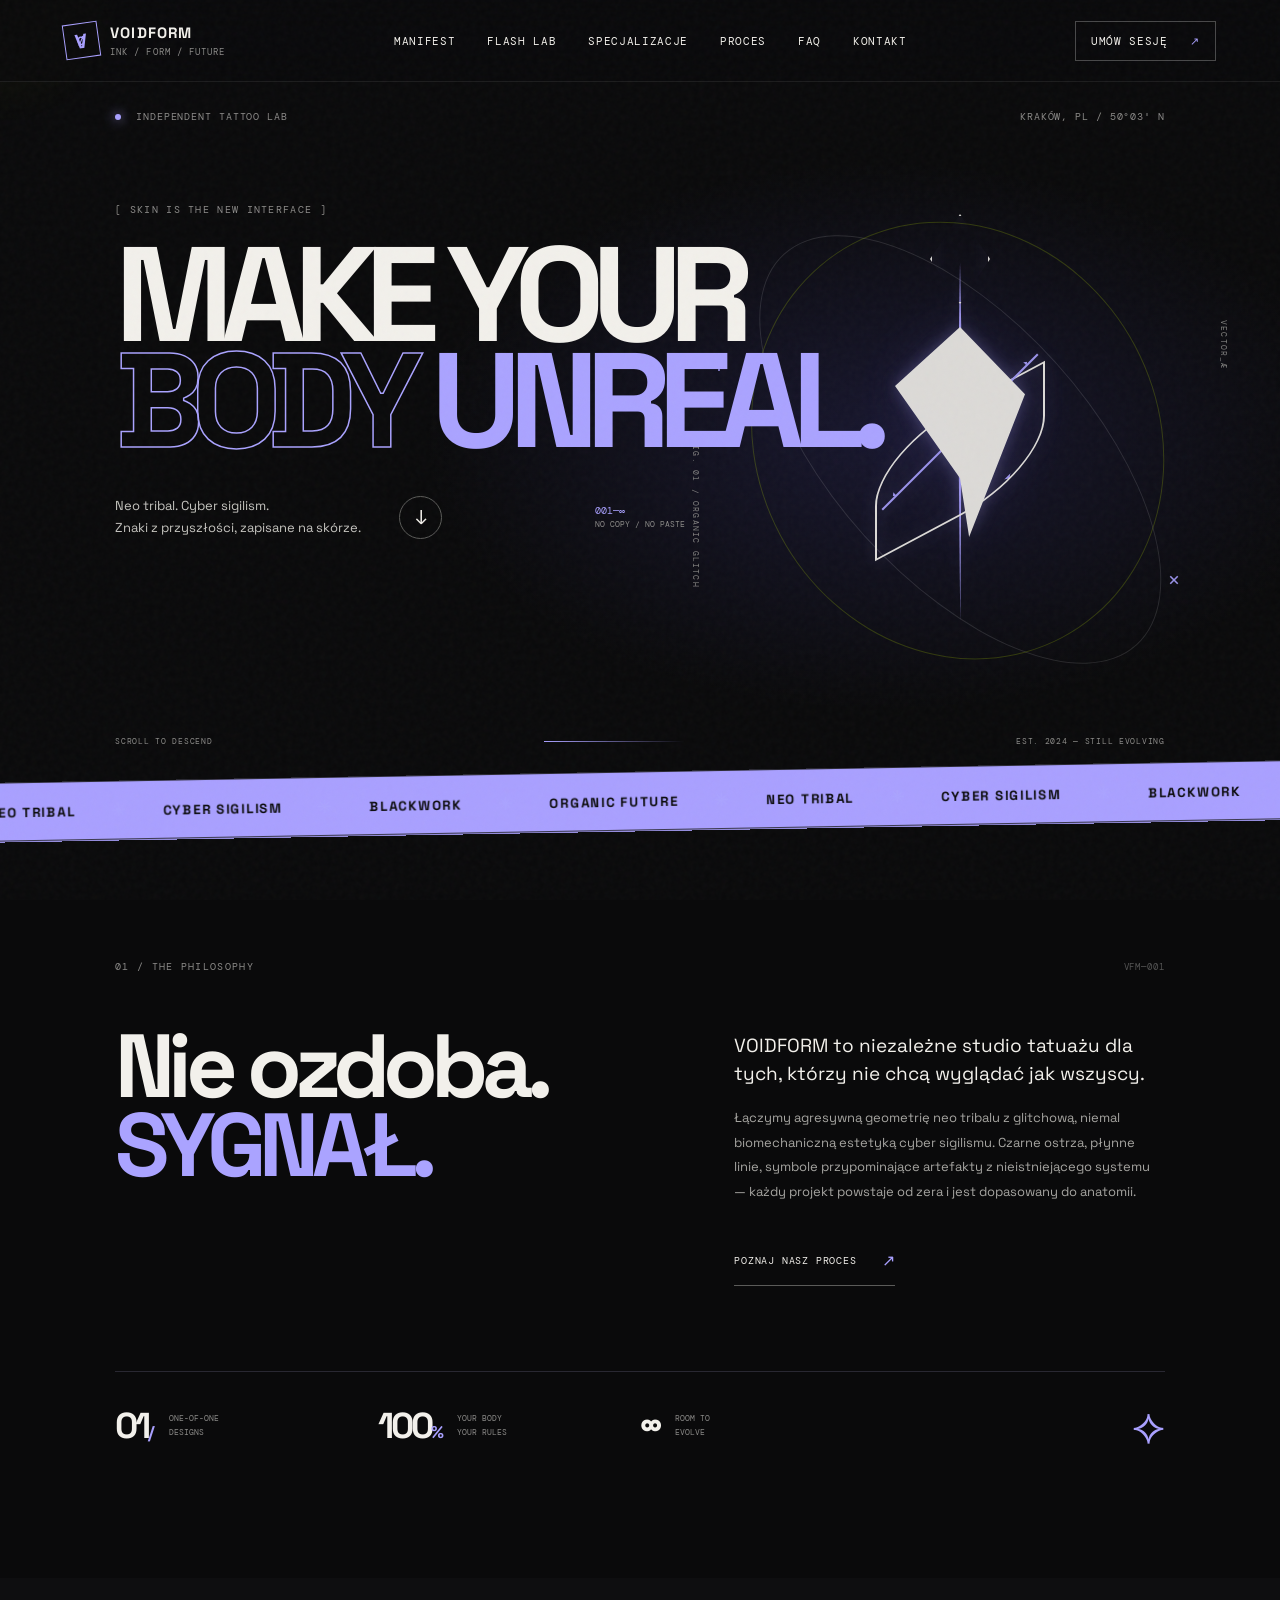
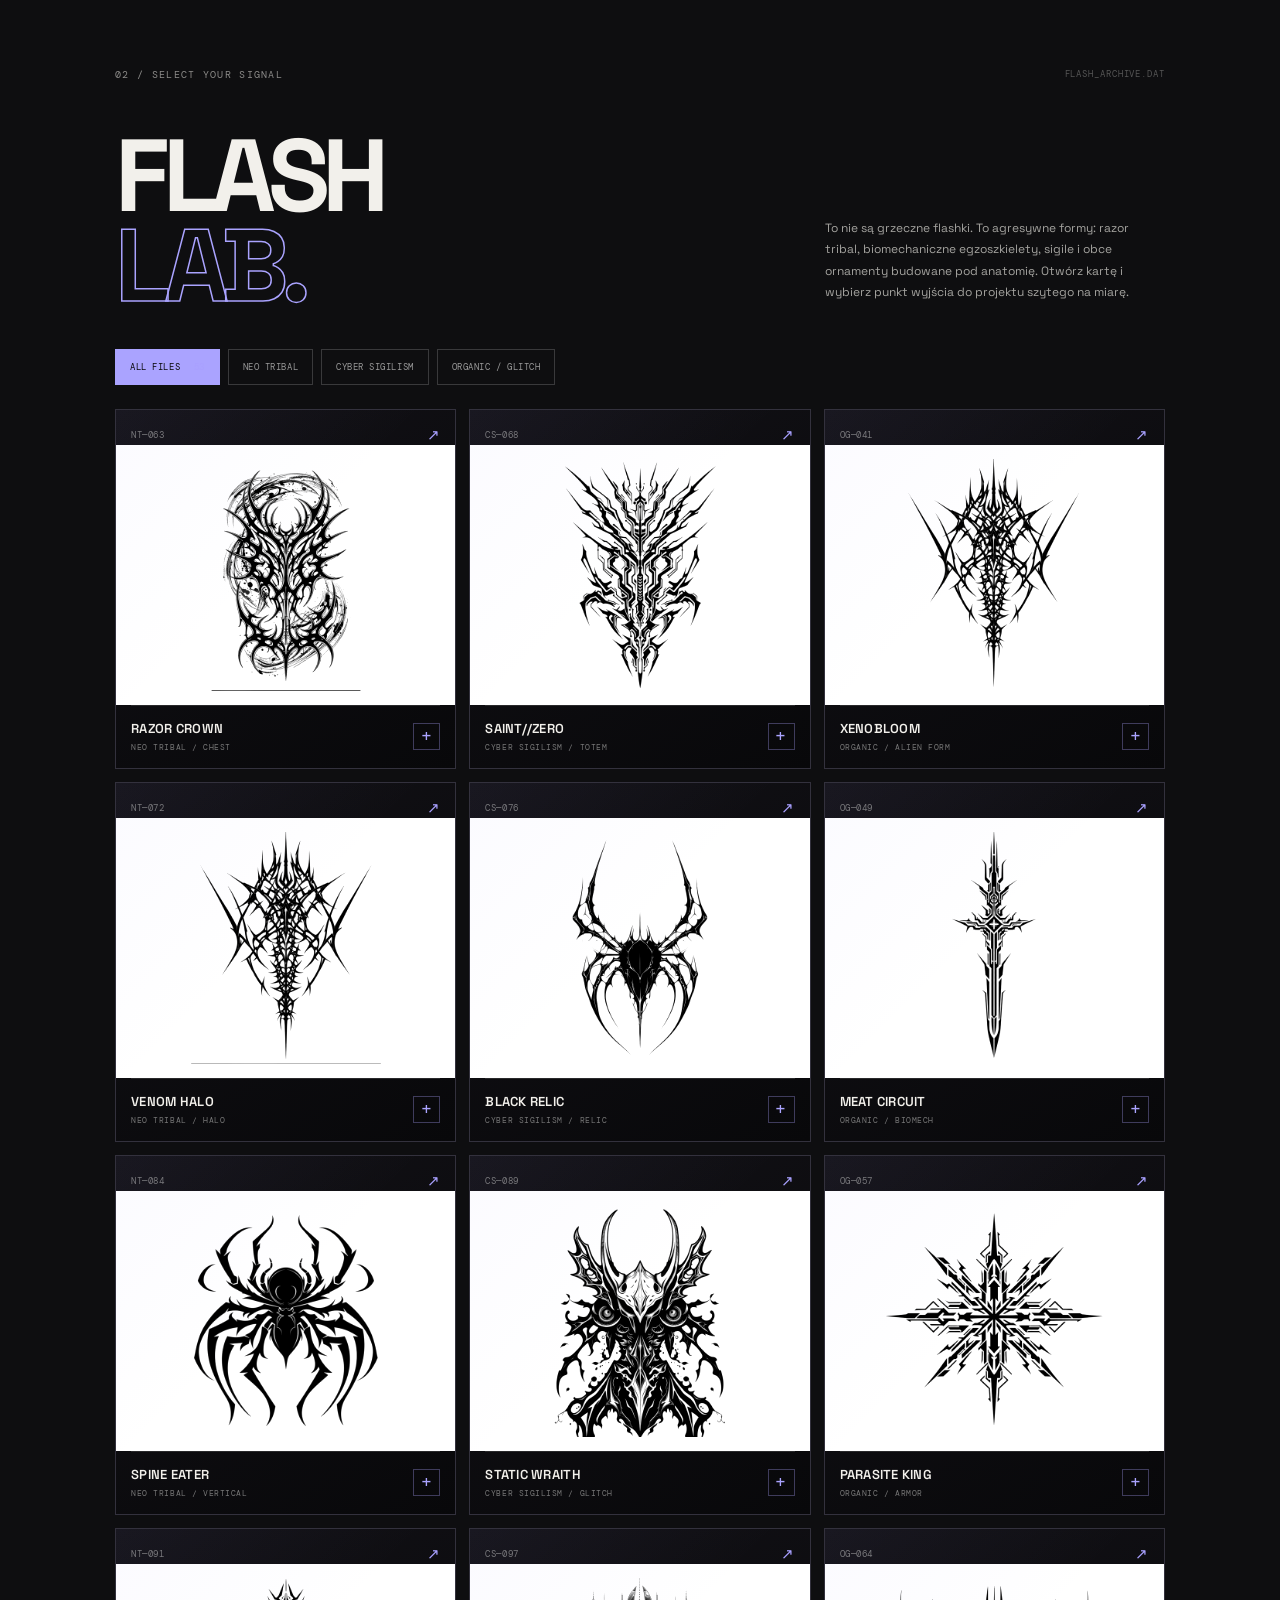
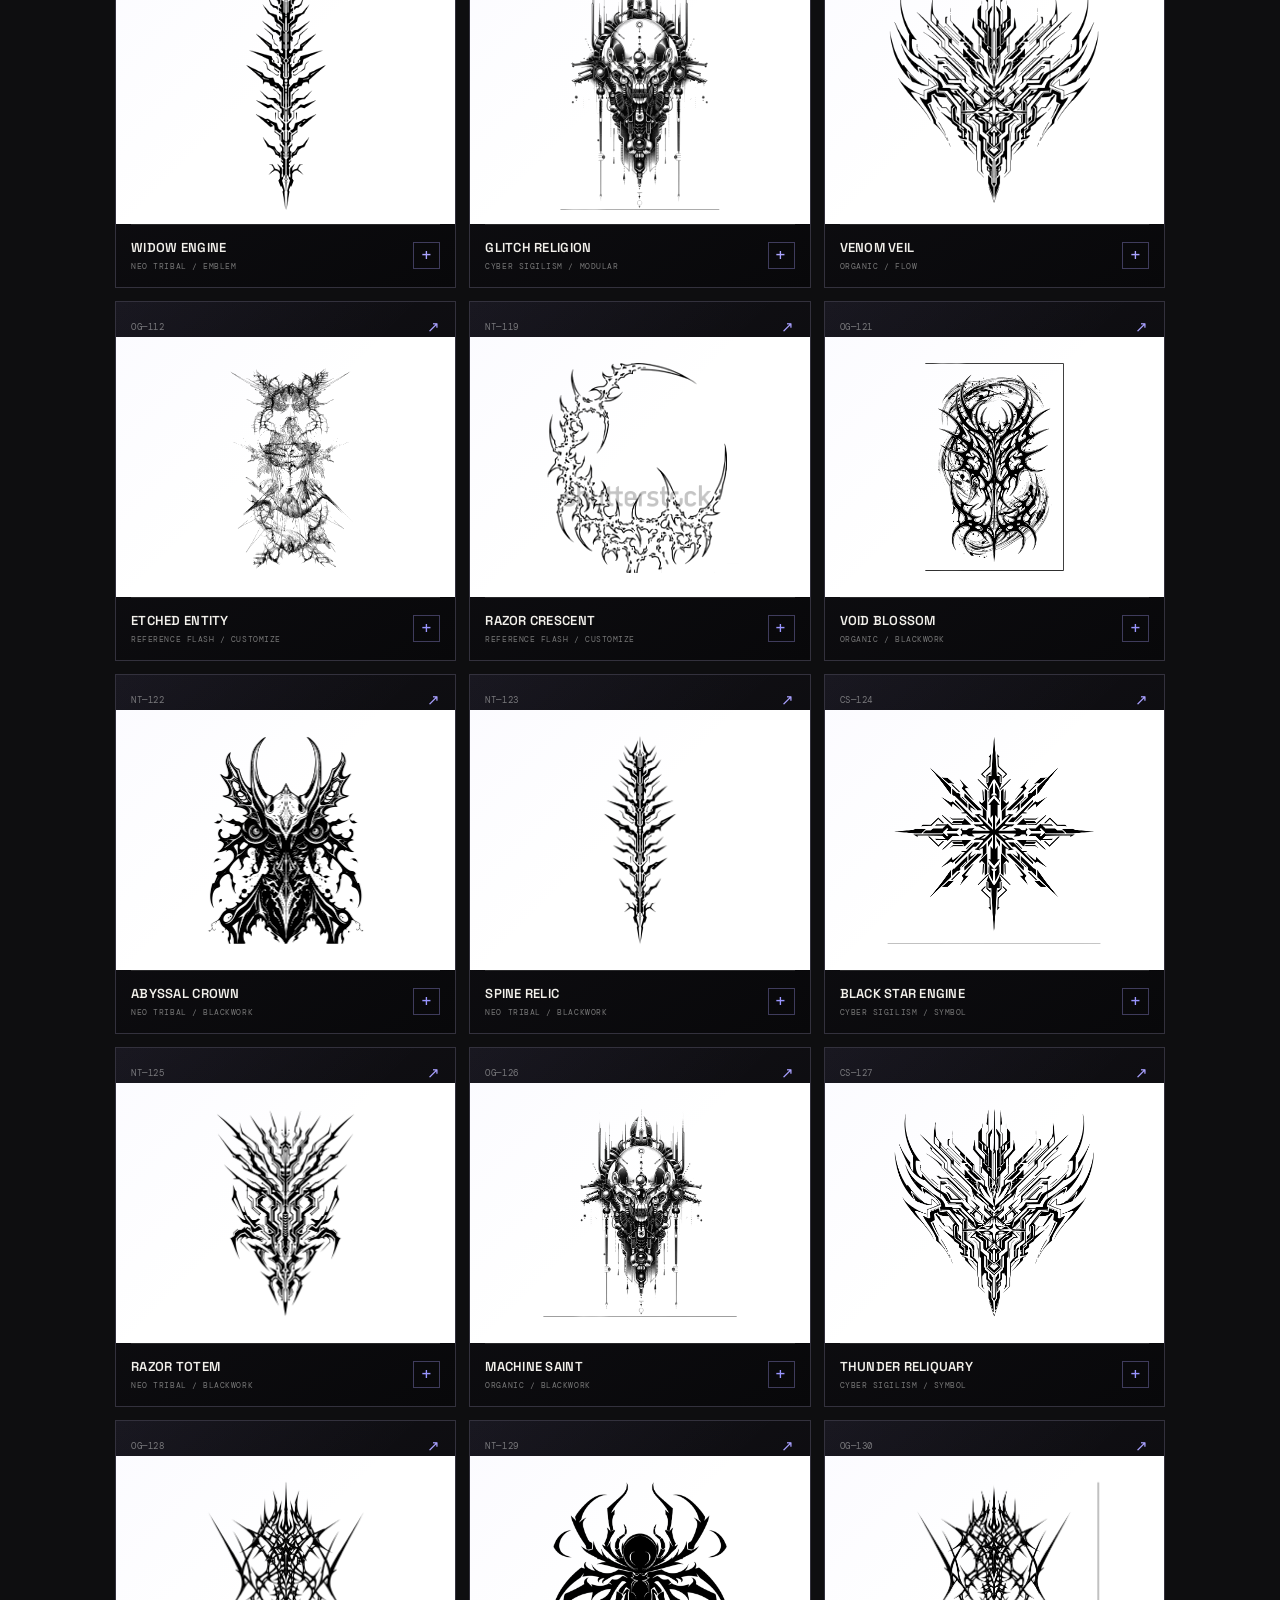
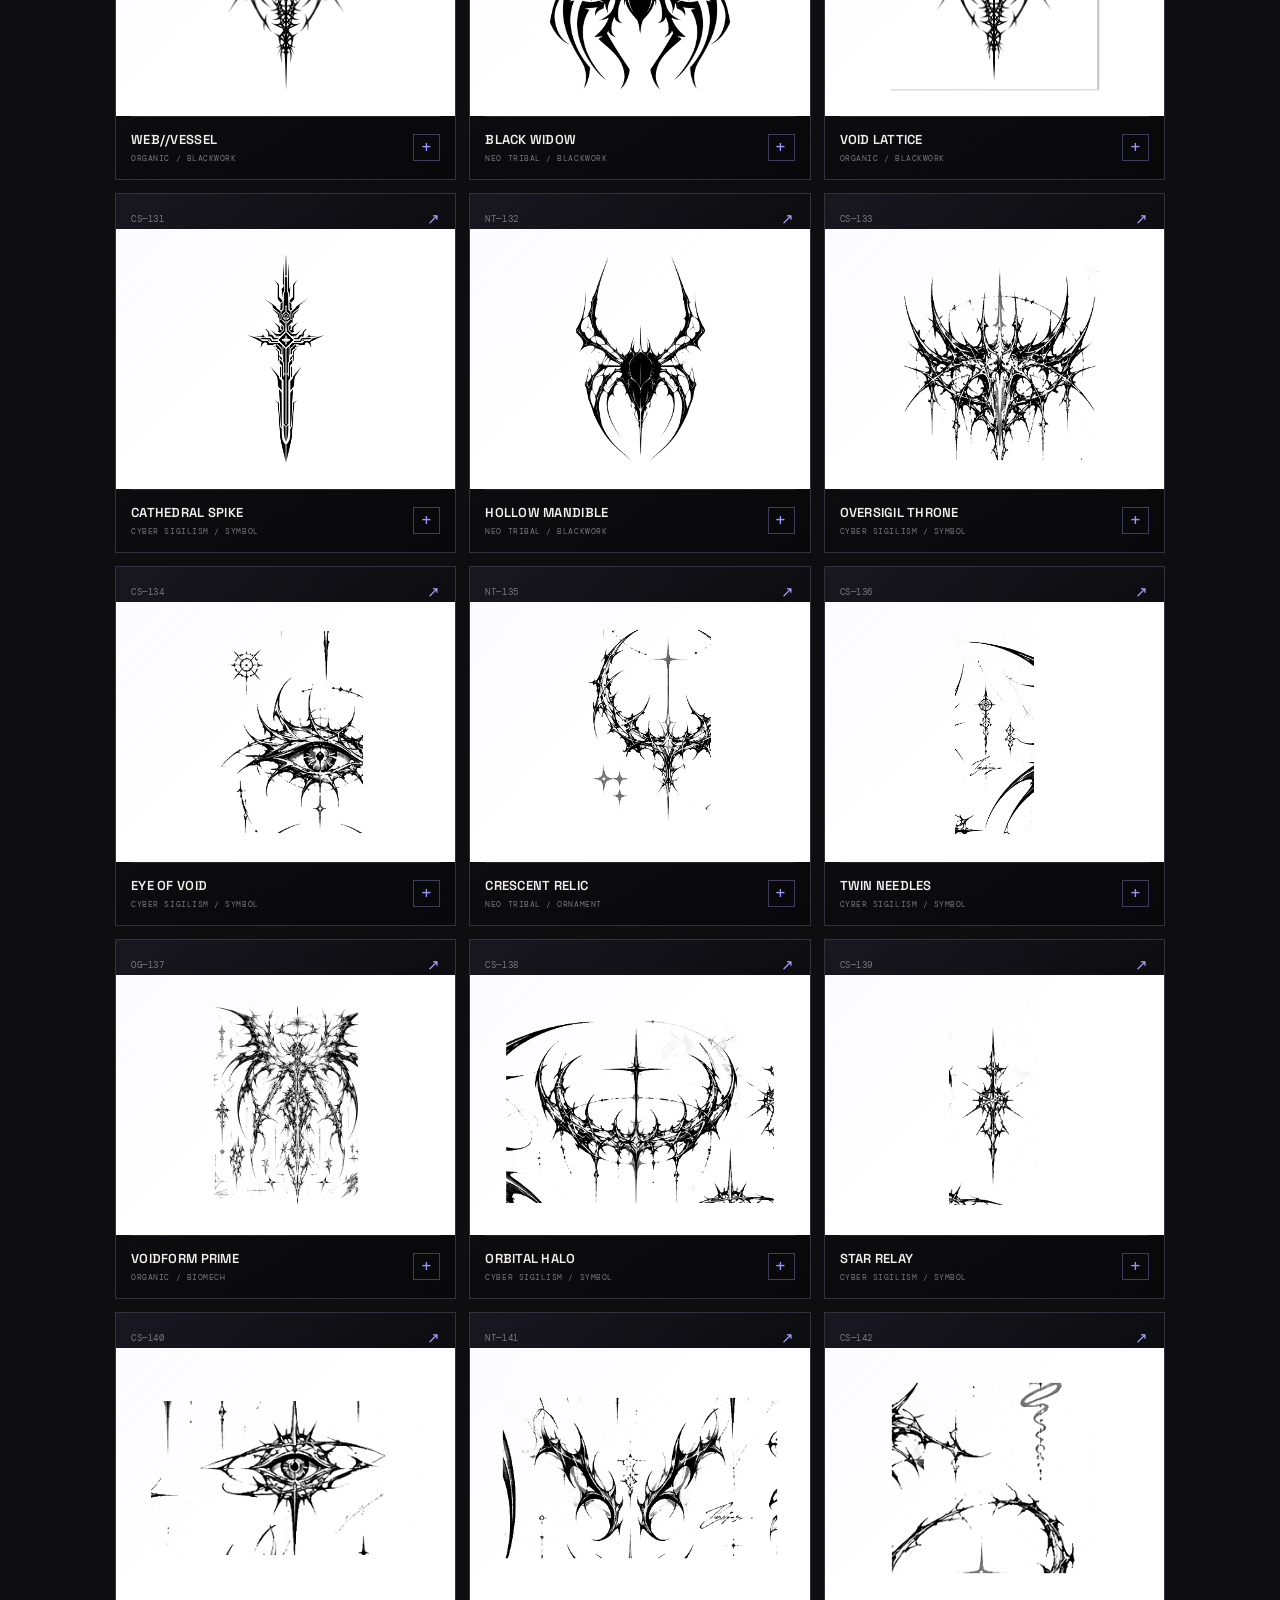
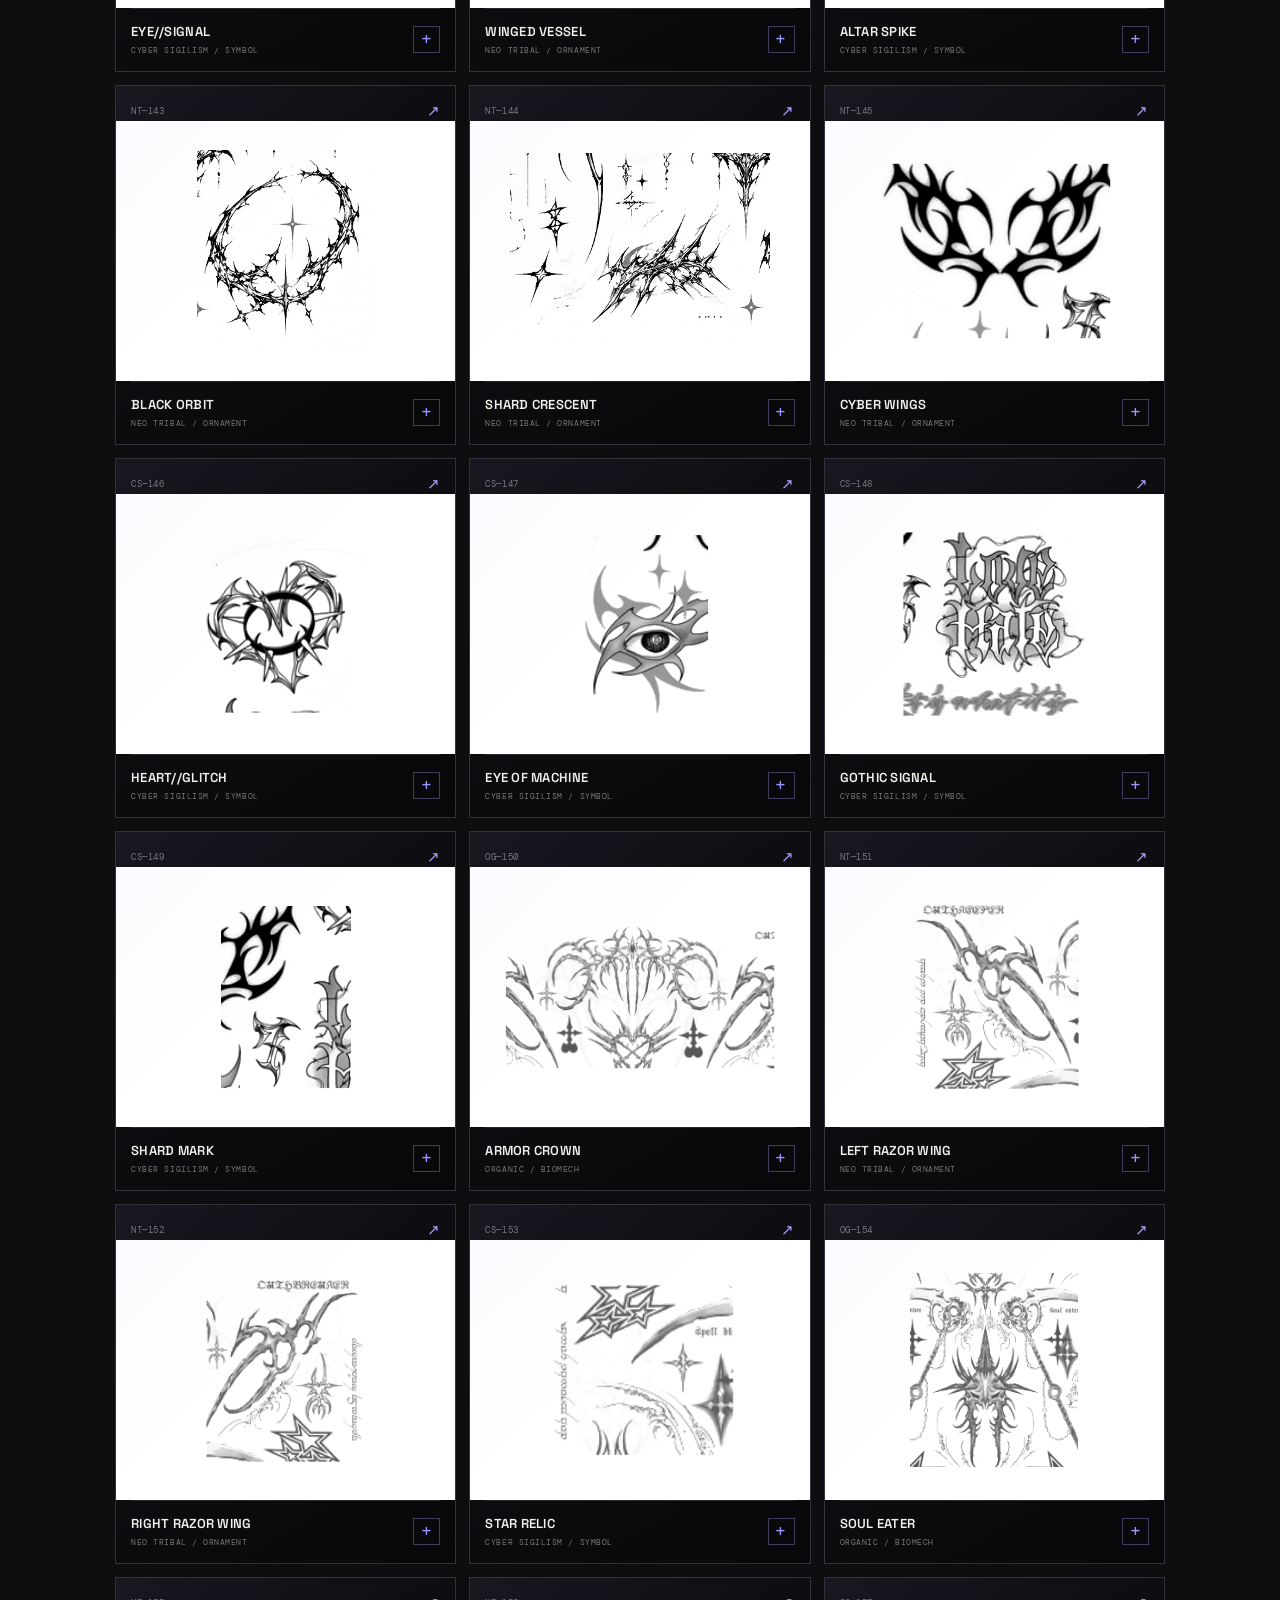
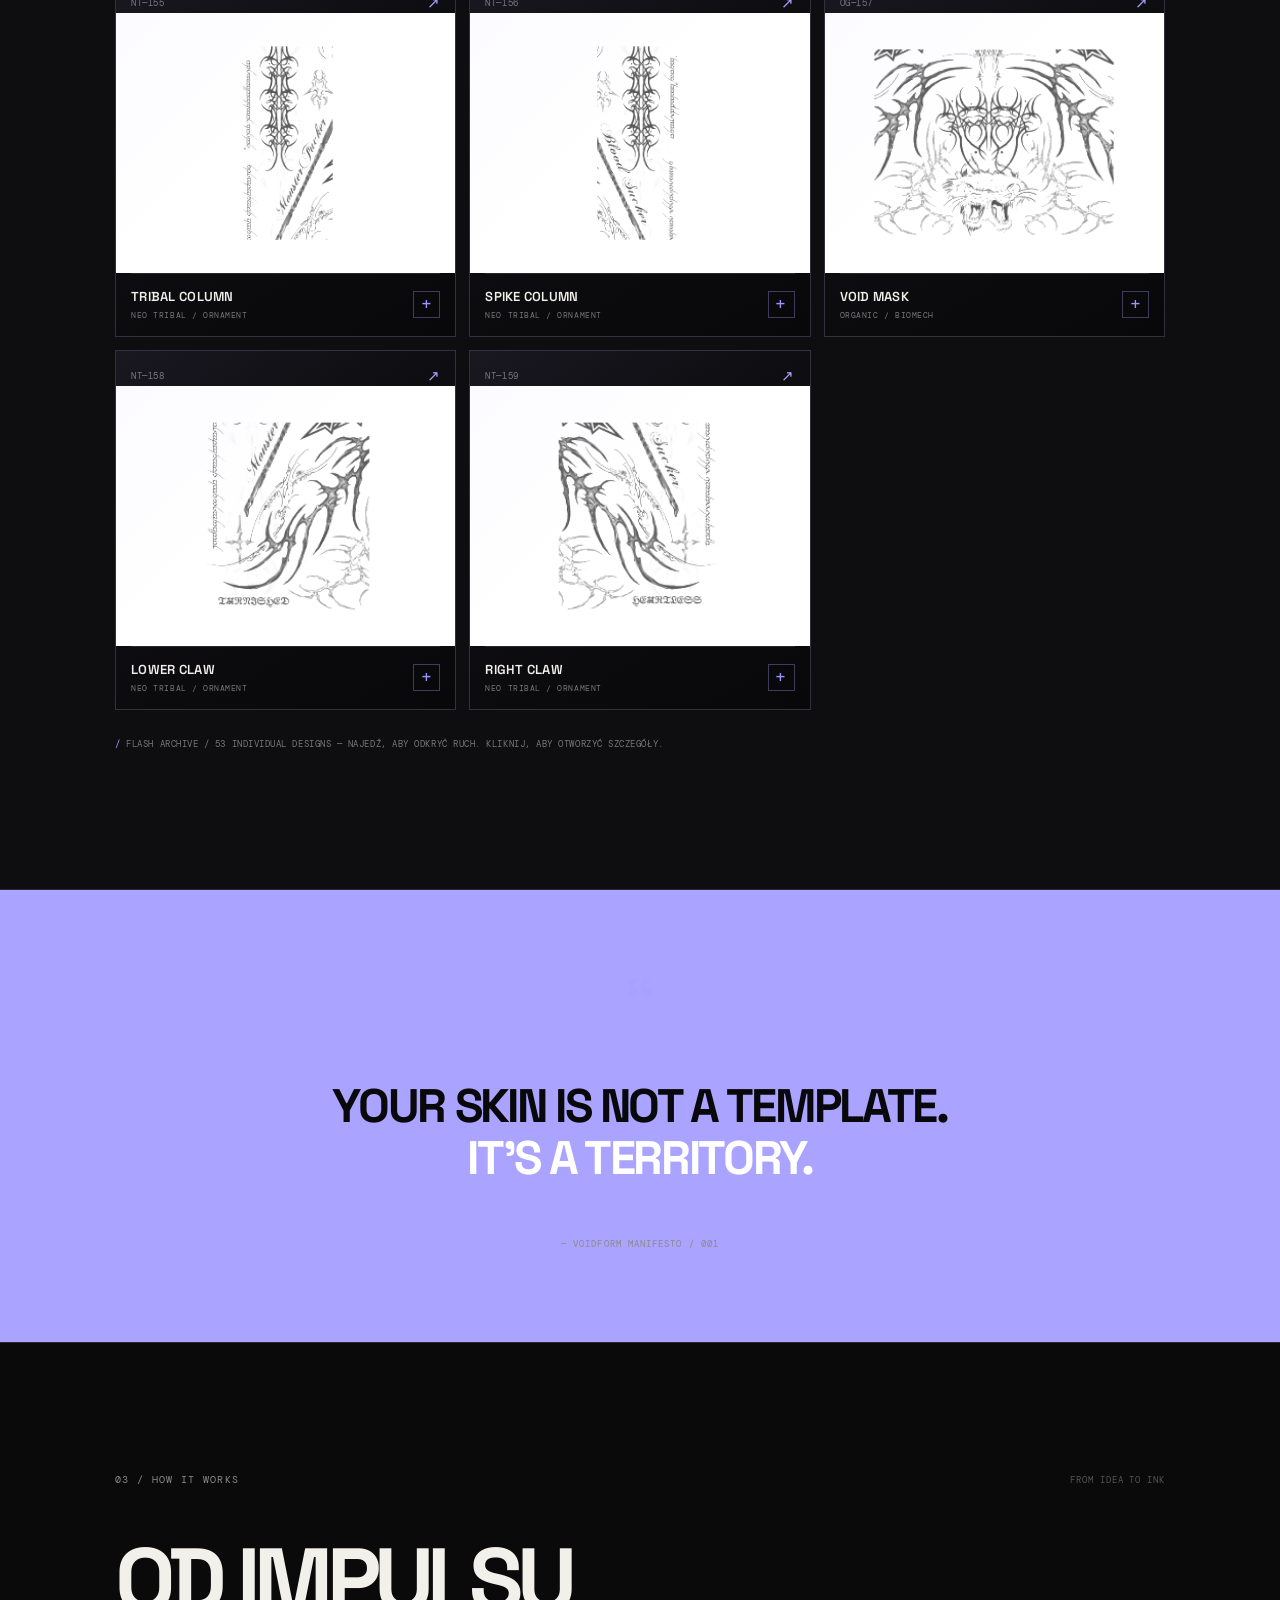
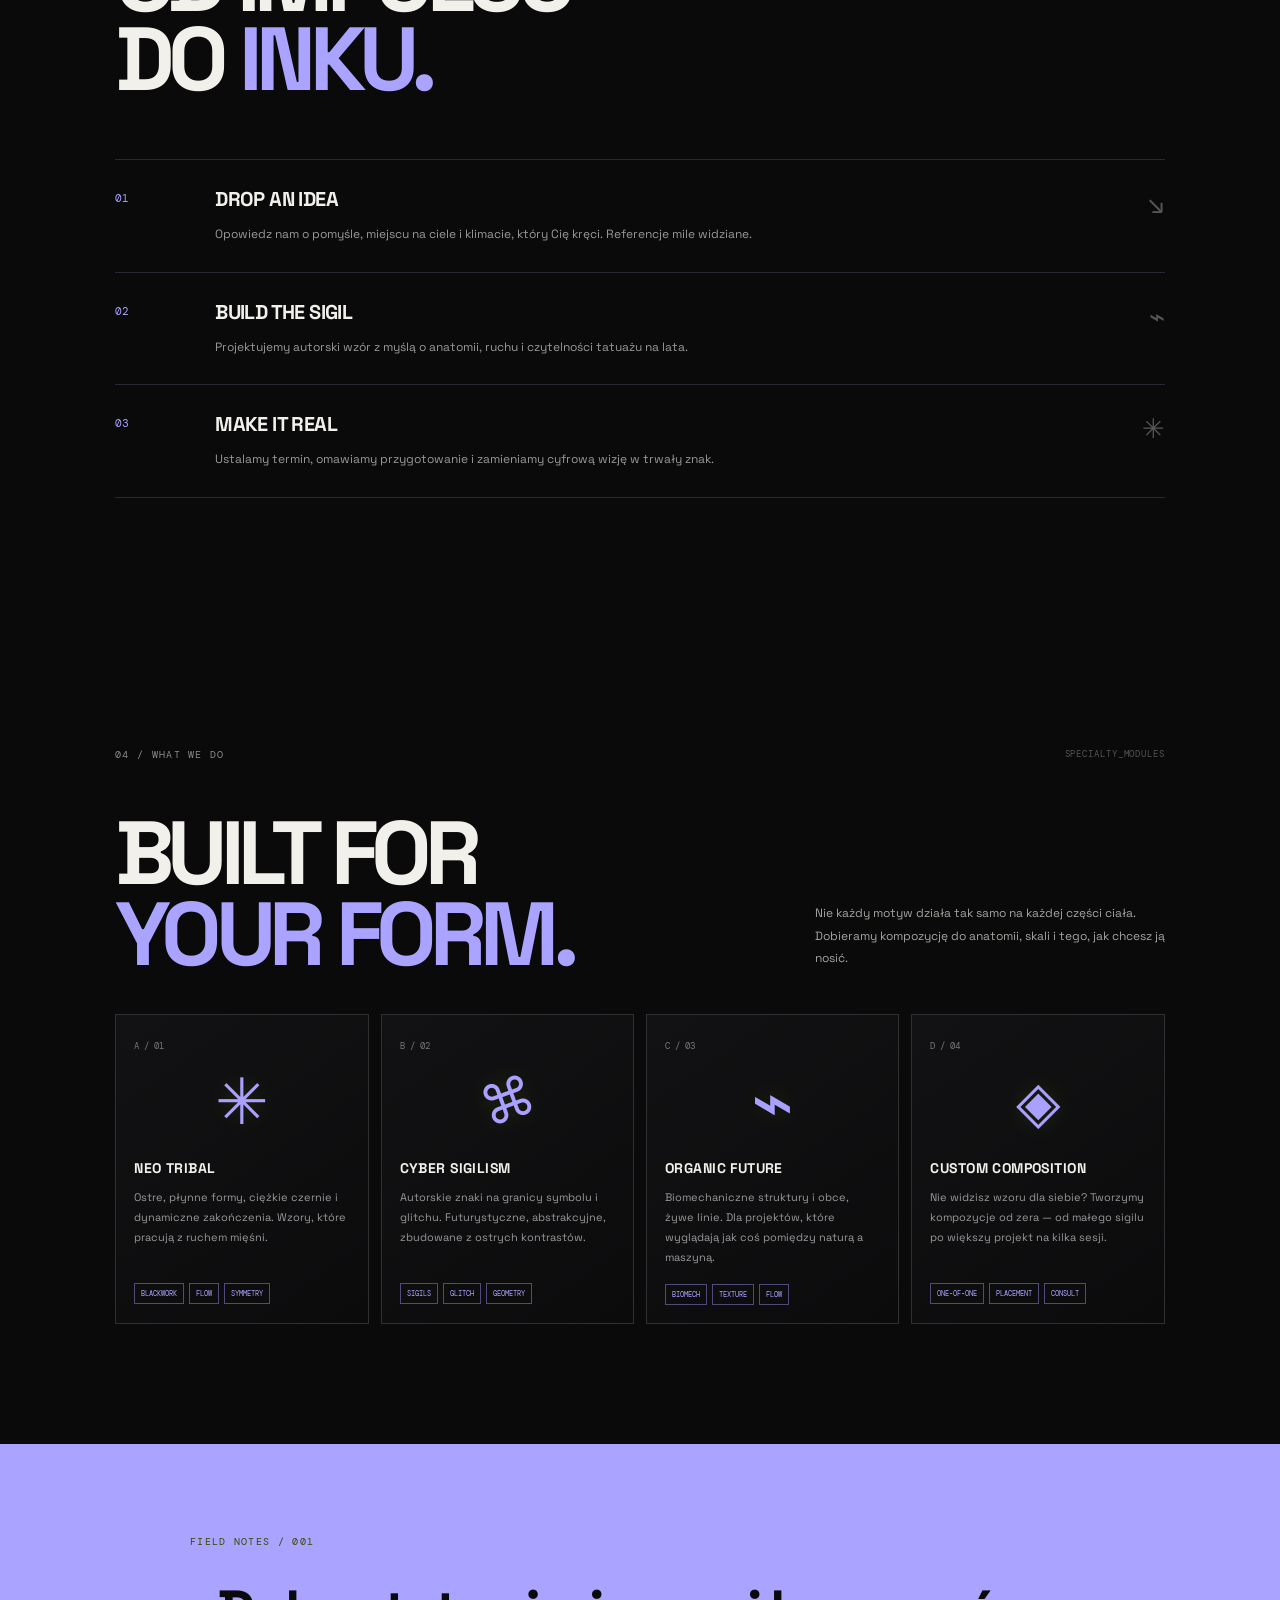
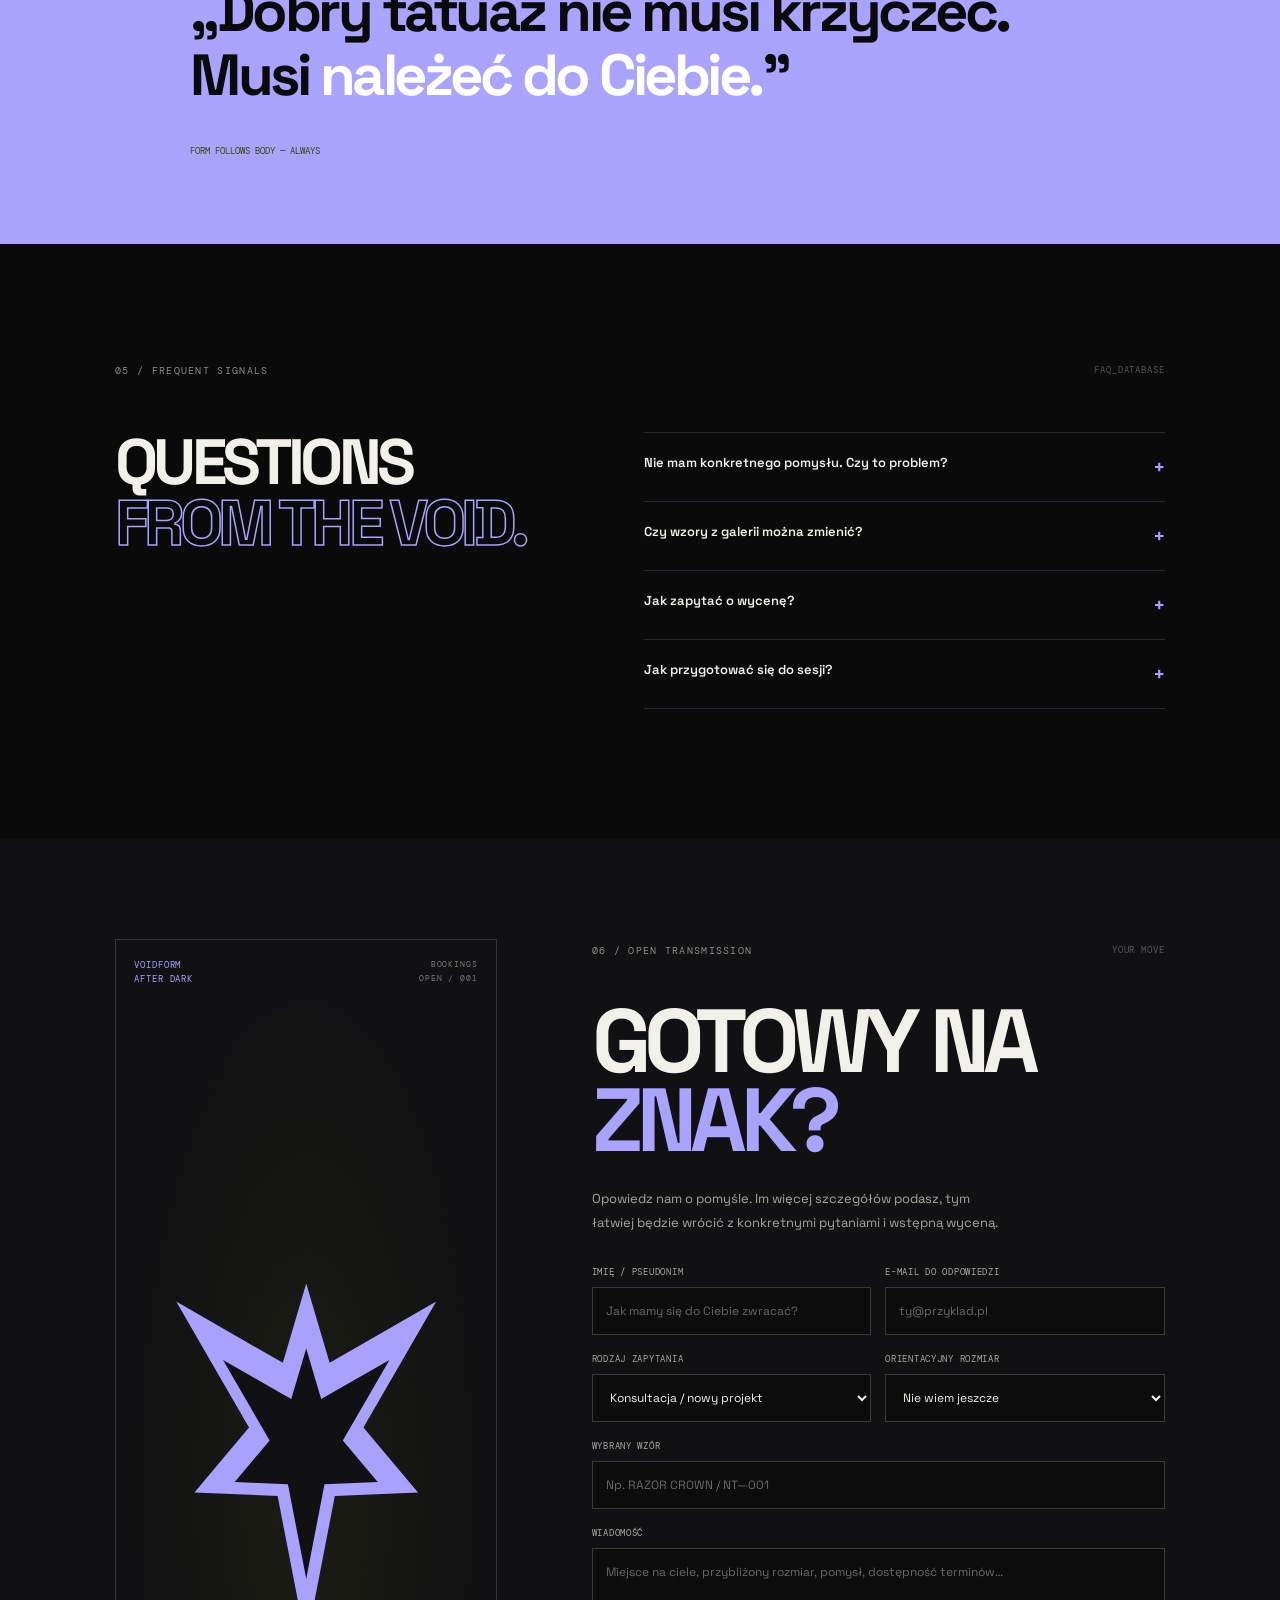
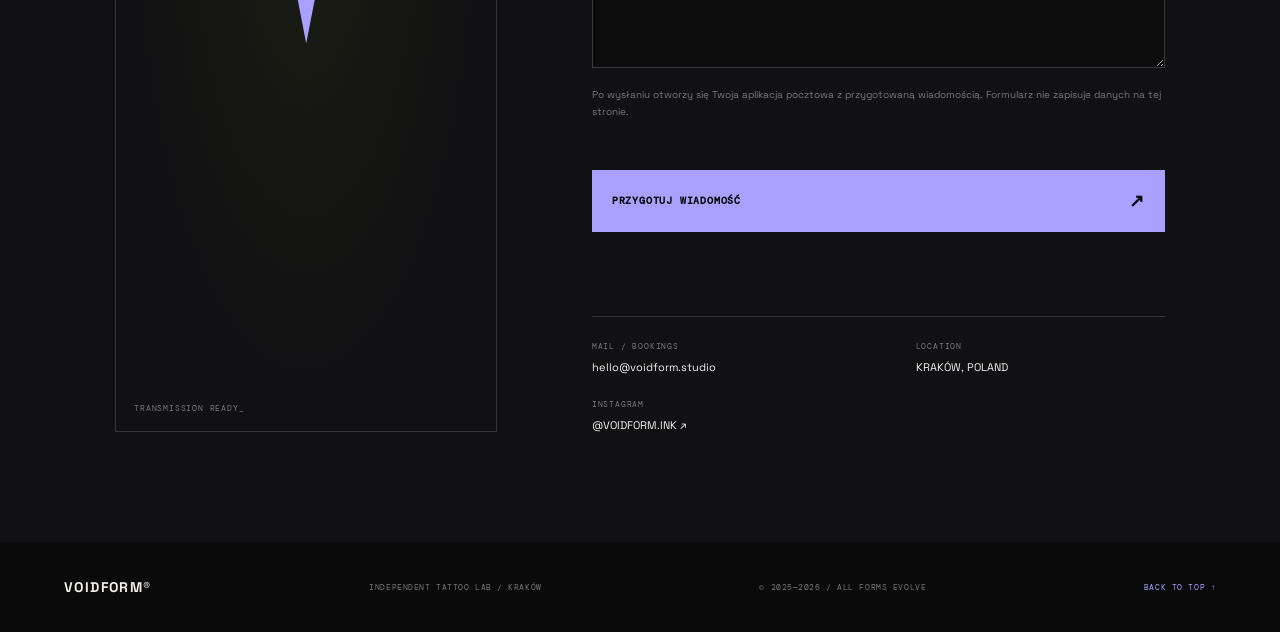
==== commit 91150351: "Pre-launch" ====
--- a/index.html
+++ b/index.html
@@ -158,9 +158,17 @@
     </section>
 
     <section class="contact section-shell" id="contact">
-      <div class="contact-art"><div class="contact-sigil"></div><span class="contact-stamp">VOIDFORM<br>AFTER DARK</span><span class="contact-art-note">TRANSMISSION READY_</span></div>
-      <div class="contact-content"><div class="section-heading"><span class="eyebrow">06 / OPEN TRANSMISSION</span><span class="tiny-code">YOUR MOVE</span></div><h2>GOTOWY NA<br><span class="acid">ZNAK?</span></h2><p>Masz pomysł, inspirację albo tylko dziwny obraz w głowie? Zacznijmy od rozmowy. Wyślij nam wiadomość — wrócimy z kolejnymi krokami.</p>
-        <a class="contact-button" href="mailto:hello@voidform.studio?subject=Zapytanie%20o%20tatua%C5%BC">ROZPOCZNIJ PROJEKT <span>↗</span></a>
+      <div class="contact-art"><div class="contact-sigil"></div><span class="contact-stamp">VOIDFORM<br>AFTER DARK</span><span class="contact-art-note">TRANSMISSION READY_</span><div class="contact-art-index">BOOKINGS<br>OPEN / 001</div></div>
+      <div class="contact-content"><div class="section-heading"><span class="eyebrow">06 / OPEN TRANSMISSION</span><span class="tiny-code">YOUR MOVE</span></div><h2>GOTOWY NA<br><span class="acid">ZNAK?</span></h2><p>Opowiedz nam o pomyśle. Im więcej szczegółów podasz, tym łatwiej będzie wrócić z konkretnymi pytaniami i wstępną wyceną.</p>
+        <form class="contact-form" id="contact-form">
+          <div class="form-row"><label>IMIĘ / PSEUDONIM<input name="name" autocomplete="name" placeholder="Jak mamy się do Ciebie zwracać?" required maxlength="80"></label><label>E-MAIL DO ODPOWIEDZI<input name="email" type="email" autocomplete="email" placeholder="ty@przyklad.pl" required maxlength="120"></label></div>
+          <div class="form-row"><label>RODZAJ ZAPYTANIA<select name="topic" required><option value="Konsultacja / nowy projekt">Konsultacja / nowy projekt</option><option value="Wzór z archiwum FLASH">Wzór z archiwum FLASH</option><option value="Modyfikacja istniejącego wzoru">Modyfikacja istniejącego wzoru</option><option value="Wycena tatuażu">Wycena tatuażu</option><option value="Inne pytanie">Inne pytanie</option></select></label><label>ORIENTACYJNY ROZMIAR<select name="size"><option value="Nie wiem jeszcze">Nie wiem jeszcze</option><option value="Mały (do 8 cm)">Mały (do 8 cm)</option><option value="Średni (8–15 cm)">Średni (8–15 cm)</option><option value="Duży (powyżej 15 cm)">Duży (powyżej 15 cm)</option><option value="Większa kompozycja / kilka sesji">Większa kompozycja / kilka sesji</option></select></label></div>
+          <label>WYBRANY WZÓR<input name="design" id="contact-design" placeholder="Np. RAZOR CROWN / NT—001" maxlength="120"></label>
+          <label>WIADOMOŚĆ<textarea name="message" rows="5" placeholder="Miejsce na ciele, przybliżony rozmiar, pomysł, dostępność terminów…" required maxlength="3000"></textarea></label>
+          <p class="form-privacy">Po wysłaniu otworzy się Twoja aplikacja pocztowa z przygotowaną wiadomością. Formularz nie zapisuje danych na tej stronie.</p>
+          <button class="contact-button" type="submit">PRZYGOTUJ WIADOMOŚĆ <span>↗</span></button>
+          <p class="form-status" id="contact-status" role="status" aria-live="polite"></p>
+        </form>
         <div class="contact-details"><div><small>MAIL / BOOKINGS</small><a href="mailto:hello@voidform.studio">hello@voidform.studio</a></div><div><small>LOCATION</small><span>KRAKÓW, POLAND</span></div><div><small>INSTAGRAM</small><a href="https://www.instagram.com/" target="_blank" rel="noreferrer">@VOIDFORM.INK ↗</a></div></div>
       </div>
     </section>
--- a/style.css
+++ b/style.css
@@ -1,7 +1,8 @@
 /* VOIDFORM® — visual system / edit freely */
 :root{--bg:#0a0a0b;--panel:#111113;--ink:#f2f0eb;--muted:#8b8a88;--line:#303033;--acid:#d5ff00;--font:'Space Grotesk',sans-serif;--mono:'DM Mono',monospace}
-*{box-sizing:border-box}html{scroll-behavior:smooth;scroll-padding-top:90px}body{margin:0;background:var(--bg);color:var(--ink);font-family:var(--font);overflow-x:hidden}::selection{background:var(--acid);color:#080808}a{color:inherit;text-decoration:none}button{font:inherit;color:inherit}.noise{position:fixed;inset:0;z-index:30;pointer-events:none;opacity:.045;background-image:url("data:image/svg+xml,%3Csvg viewBox='0 0 180 180' xmlns='http://www.w3.org/2000/svg'%3E%3Cfilter id='n'%3E%3CfeTurbulence type='fractalNoise' baseFrequency='.9' numOctaves='3' stitchTiles='stitch'/%3E%3C/filter%3E%3Crect width='100%25' height='100%25' filter='url(%23n)' opacity='.7'/%3E%3C/svg%3E")}.cursor-glow{position:fixed;z-index:1;pointer-events:none;width:260px;height:260px;border-radius:50%;background:radial-gradient(circle,rgba(213,255,0,.055),transparent 68%);transform:translate(-50%,-50%)}.site-header{height:82px;padding:0 5vw;display:flex;align-items:center;justify-content:space-between;border-bottom:1px solid #ffffff14;position:sticky;top:0;background:#0a0a0be8;backdrop-filter:blur(16px);z-index:20}.wordmark{display:flex;align-items:center;gap:11px;font-weight:700;letter-spacing:.08em;font-size:15px}.wordmark small{display:block;color:var(--muted);font:9px var(--mono);letter-spacing:.12em;margin-top:4px}.logo-mark{display:grid;place-items:center;width:35px;height:35px;border:1px solid var(--acid);color:var(--acid);font-size:20px;transform:rotate(-8deg)}.logo-mark span{position:absolute;font-size:12px;transform:rotate(8deg)}.main-nav{display:flex;gap:32px}.main-nav a,.header-cta{font:11px var(--mono);text-transform:uppercase;letter-spacing:.06em;transition:color .2s}.main-nav a:hover{color:var(--acid)}.header-cta{padding:12px 15px;border:1px solid #484849}.header-cta span{color:var(--acid);margin-left:15px}.menu-toggle{display:none;background:none;border:0}.section-shell{padding-left:9vw;padding-right:9vw;position:relative}.hero{min-height:690px;padding-top:28px;padding-bottom:26px;overflow:hidden}.hero-topline,.hero-footer,.section-heading{display:flex;align-items:center;justify-content:space-between;font:10px var(--mono);letter-spacing:.09em;color:var(--muted)}.status-dot{display:inline-block;width:6px;height:6px;border-radius:50%;background:var(--acid);box-shadow:0 0 12px var(--acid);margin-right:8px}.hero-copy{position:relative;z-index:3;padding-top:70px}.eyebrow{font:10px var(--mono);letter-spacing:.13em;color:var(--muted)}.hero h1{font-size:clamp(64px,10.5vw,150px);line-height:.79;letter-spacing:-.095em;margin:26px 0 28px;font-weight:700}.outline-text{-webkit-text-stroke:1.5px var(--ink);color:transparent}.acid{color:var(--acid)}.hero-bottom{display:flex;align-items:center;gap:38px;max-width:570px}.hero-bottom p{font-size:13px;line-height:1.7;color:#c6c5c0}.hero-index{font:10px var(--mono)!important;color:var(--acid)!important;margin-left:auto}.hero-index span{color:var(--muted);font-size:8px}.round-link{width:43px;height:43px;border:1px solid #5a5a58;border-radius:50%;display:grid;place-items:center;flex-shrink:0;transition:background .25s,color .25s,transform .25s}.round-link:hover{background:var(--acid);color:#080808;transform:rotate(45deg)}.round-link span{font-size:20px}.hero-art{position:absolute;right:4%;top:130px;width:42%;height:470px;opacity:.9;pointer-events:none}.orbit{position:absolute;border:1px solid #d5ff0035;border-radius:50%;transform:rotate(-28deg)}.orbit-a{width:75%;height:95%;left:12%;top:1%}.orbit-b{width:98%;height:55%;left:1%;top:23%;transform:rotate(48deg);border-color:#fff2}.hero-sigil{position:absolute;left:50%;top:49%;transform:translate(-50%,-50%);filter:drop-shadow(0 0 16px #d5ff0019)}.sigil-main{width:250px;height:360px;animation:float 7s ease-in-out infinite}.sigil-main:before,.sigil-main:after{content:"";position:absolute;left:50%;width:4px;background:var(--acid);transform:translateX(-50%);clip-path:polygon(50% 0,100% 30%,56% 100%,0 35%)}.sigil-main:before{height:100%;top:0}.sigil-main:after{width:130px;height:210px;top:18%;background:var(--ink);clip-path:polygon(50% 0,100% 32%,57% 100%,50% 72%,0 28%)}.sigil-main span{position:absolute;left:50%;top:20%;width:140px;height:190px;border:3px solid var(--acid);transform:translateX(-50%) rotate(45deg);clip-path:polygon(50% 0,100% 50%,50% 100%,0 50%)}.sigil-main i{position:absolute;left:50%;top:40%;width:170px;height:110px;border:2px solid var(--ink);transform:translateX(-50%) skewY(-28deg);border-radius:50% 0 50% 0}.sigil-main b{position:absolute;left:50%;top:47%;width:220px;height:2px;background:var(--acid);transform:translateX(-50%) rotate(-45deg)}.sigil-small{width:60px;height:90px;border:2px solid var(--ink);right:0;top:10%;clip-path:polygon(50% 0,100% 50%,50% 100%,0 50%)}.art-cross{position:absolute;color:var(--acid);font:20px var(--mono)}.cross-one{left:4%;top:30%}.cross-two{right:9%;bottom:19%}.art-label{position:absolute;font:8px var(--mono);letter-spacing:.15em;color:var(--muted);writing-mode:vertical-rl}.label-left{left:0;bottom:20%}.label-right{right:0;top:23%}.hero-footer{position:absolute;bottom:26px;left:9vw;right:9vw;font-size:8px}.scroll-line{height:1px;flex:1;max-width:140px;background:linear-gradient(90deg,var(--acid),transparent);margin:0 20px}.ticker{overflow:hidden;border-top:1px solid var(--line);border-bottom:1px solid var(--line);padding:17px 0;background:var(--acid);color:#0a0a0b;transform:rotate(-1deg) scale(1.02);position:relative;z-index:4}.ticker-track{display:flex;align-items:center;justify-content:space-around;gap:35px;white-space:nowrap;min-width:1200px;font-size:13px;font-weight:700;letter-spacing:.12em;animation:ticker 26s linear infinite}.ticker b{font-size:17px}@keyframes ticker{to{transform:translateX(-35%)}}.manifest{padding-top:130px;padding-bottom:120px}.tiny-code{font:9px var(--mono);color:#555}.manifest-grid{display:grid;grid-template-columns:1.2fr 1fr;gap:8vw;align-items:start;margin-top:54px}.manifest h2,.flash h2,.process h2,.contact h2{font-size:clamp(48px,7vw,94px);line-height:.88;letter-spacing:-.075em;margin:0}.manifest-text{padding-top:5px;max-width:470px}.manifest-text p{color:#a6a5a1;font-size:13px;line-height:1.9}.manifest-text .lead{font-size:19px;line-height:1.45;color:var(--ink);margin-top:0}.text-link{display:inline-flex;gap:25px;align-items:center;font:10px var(--mono);letter-spacing:.08em;border-bottom:1px solid #5b5b59;padding:14px 0;margin-top:18px;transition:color .2s,border-color .2s}.text-link span{color:var(--acid);font-size:16px}.text-link:hover{color:var(--acid);border-color:var(--acid)}.manifest-stats{display:grid;grid-template-columns:repeat(4,1fr);border-top:1px solid var(--line);margin-top:85px;padding-top:22px}.manifest-stats>div{display:flex;align-items:center;gap:16px}.manifest-stats strong{font-size:36px;letter-spacing:-.08em}.manifest-stats strong span{font-size:17px;color:var(--acid)}.manifest-stats small{font:8px/1.7 var(--mono);color:var(--muted)}.stat-symbol{font-size:50px;color:var(--acid);justify-content:flex-end}.flash{padding-top:90px;padding-bottom:130px;background:#0e0e10}.flash-intro{display:flex;justify-content:space-between;align-items:end;margin:50px 0 38px}.flash-intro h2{font-size:clamp(58px,8vw,105px)}.flash-intro p{max-width:340px;color:#a4a39f;font-size:12px;line-height:1.8;margin:0 0 7px}.filter-row{display:flex;gap:8px;flex-wrap:wrap;margin-bottom:24px}.filter-btn{background:transparent;border:1px solid #39393b;padding:11px 14px;font:9px var(--mono);letter-spacing:.06em;color:#999;cursor:pointer;transition:.2s}.filter-btn span{color:var(--acid);margin-left:8px}.filter-btn:hover,.filter-btn.active{border-color:var(--acid);color:var(--acid);background:#d5ff000b}.flash-grid{display:grid;grid-template-columns:repeat(3,minmax(0,1fr));gap:13px}.flash-card{min-width:0;text-align:left;border:1px solid #2b2b2d;background:#121214;padding:15px 15px 0;cursor:pointer;overflow:hidden;transition:border-color .3s,transform .3s,background .3s;position:relative}.flash-card:hover{border-color:var(--acid);transform:translateY(-5px);background:#161719}.flash-card.is-hidden{display:none}.card-top,.card-bottom{display:flex;justify-content:space-between;align-items:center;font:9px var(--mono);color:#777;letter-spacing:.06em}.card-top span:last-child{color:var(--acid);font-size:15px}.card-bottom{padding:14px 0 16px;border-top:1px solid #29292b}.card-bottom strong{display:block;font:600 13px var(--font);letter-spacing:.02em;color:var(--ink)}.card-bottom small{display:block;font:8px var(--mono);color:#777;margin-top:5px}.card-plus{display:grid;place-items:center;border:1px solid #414143;width:27px;height:27px;color:var(--acid);font-size:18px;transition:transform .3s,background .3s}.flash-card:hover .card-plus{transform:rotate(45deg);background:var(--acid);color:#080808}.pattern{height:260px;display:block;position:relative;overflow:hidden;isolation:isolate}.pattern:before,.pattern:after,.pattern i,.pattern b,.pattern em{content:"";position:absolute;display:block;transition:transform .7s cubic-bezier(.2,.8,.2,1),filter .4s}.flash-card:hover .pattern:before{filter:drop-shadow(0 0 7px #d5ff0066)}.pattern-thorn:before{width:110px;height:220px;left:calc(50% - 55px);top:20px;background:var(--ink);clip-path:polygon(50% 0,63% 22%,100% 35%,66% 43%,85% 67%,56% 59%,50% 100%,42% 61%,12% 78%,30% 48%,0 38%,38% 31%)}.pattern-thorn:after{width:150px;height:210px;left:calc(50% - 75px);top:26px;border:1px solid var(--acid);clip-path:polygon(50% 0,65% 27%,100% 37%,66% 47%,78% 71%,55% 63%,50% 100%,43% 63%,20% 79%,32% 48%,0 37%,38% 29%)}.pattern-thorn i{width:2px;height:220px;background:var(--acid);left:50%;top:20px}.pattern-angel:before{width:150px;height:220px;left:calc(50% - 75px);top:20px;background:var(--ink);
-  clip-path:polygon(50% 0,58% 29%,92% 13%,73% 43%,100% 56%,64% 60%,80% 100%,50% 72%,20% 100%,36% 60%,0 56%,27% 43%,8% 13%,42% 29%)}.pattern-angel:after{width:125px;height:190px;left:calc(50% - 62px);top:34px;border:2px solid var(--acid);clip-path:polygon(50% 0,58% 29%,92% 13%,73% 43%,100% 56%,64% 60%,80% 100%,50% 72%,20% 100%,36% 60%,0 56%,27% 43%,8% 13%,42% 29%)}.pattern-angel i{left:50%;top:20px;width:1px;height:220px;background:var(--acid)}.pattern-bio:before{width:155px;height:205px;left:calc(50% - 78px);top:28px;background:var(--ink);border-radius:72% 28% 57% 43%/38% 62% 38% 62%;clip-path:polygon(49% 0,69% 13%,57% 29%,100% 35%,72% 47%,85% 70%,55% 61%,48% 100%,36% 66%,8% 80%,29% 49%,0 36%,39% 30%)}.pattern-bio:after{width:90px;height:170px;left:calc(50% - 45px);top:45px;border:1px solid var(--acid);border-radius:50%;transform:rotate(25deg)}.pattern-bio i{width:135px;height:2px;background:var(--acid);left:calc(50% - 68px);top:50%;transform:rotate(-50deg)}.pattern-venom:before{width:190px;height:180px;left:calc(50% - 95px);top:40px;background:var(--ink);clip-path:polygon(0 12%,40% 35%,50% 0,60% 35%,100% 12%,73% 55%,95% 90%,56% 72%,50% 100%,42% 72%,5% 90%,27% 55%)}.pattern-venom:after{width:160px;height:160px;left:calc(50% - 80px);top:50px;border:2px solid var(--acid);clip-path:polygon(0 12%,40% 35%,50% 0,60% 35%,100% 12%,73% 55%,95% 90%,56% 72%,50% 100%,42% 72%,5% 90%,27% 55%)}.pattern-venom i{left:50%;top:40px;height:180px;width:2px;background:var(--acid)}.pattern-null:before{width:170px;height:210px;left:calc(50% - 85px);top:25px;border:2px solid var(--ink);clip-path:polygon(50% 0,65% 24%,100% 15%,78% 50%,100% 85%,62% 77%,50% 100%,37% 77%,0 85%,22% 50%,0 15%,35% 24%)}.pattern-null:after{width:100px;height:140px;left:calc(50% - 50px);top:60px;background:var(--acid);clip-path:polygon(50% 0,62% 30%,100% 20%,75% 50%,100% 80%,62% 70%,50% 100%,38% 70%,0 80%,25% 50%,0 20%,38% 30%)}.pattern-null i{left:50%;top:25px;height:210px;width:1px;background:var(--acid)}.pattern-machine:before{width:150px;height:210px;left:calc(50% - 75px);top:25px;border:12px solid var(--ink);border-radius:80% 20% 65% 35%;transform:rotate(38deg);clip-path:polygon(50% 0,100% 20%,80% 55%,100% 90%,50% 75%,0 100%,20% 50%,0 15%)}.pattern-machine:after{width:85px;height:170px;left:calc(50% - 42px);top:45px;border:2px solid var(--acid);border-radius:70% 30% 60% 40%;transform:rotate(-30deg)}.pattern-machine i{width:2px;height:200px;background:var(--acid);left:50%;top:30px;transform:rotate(35deg)}.pattern-machine b{width:180px;height:80px;left:calc(50% - 90px);top:90px;border:1px solid var(--ink);border-radius:50%;transform:rotate(-40deg)}.flash-card:hover .pattern-thorn:before,.flash-card:hover .pattern-angel:before{transform:rotate(8deg) scale(1.06)}.flash-card:hover .pattern-bio:before,.flash-card:hover .pattern-machine:before{transform:rotate(50deg) scale(1.04)}.flash-card:hover .pattern-venom:before{transform:scale(1.08) rotate(-5deg)}.flash-card:hover .pattern-null:after{transform:rotate(45deg)}.flash-note{font:9px var(--mono);color:#777;letter-spacing:.06em;margin-top:25px}.quote-band{padding:90px 9vw;text-align:center;border-top:1px solid var(--line);border-bottom:1px solid var(--line);position:relative}.quote-mark{font-size:70px;color:var(--acid);line-height:.7}.quote-band p{font-size:clamp(23px,4vw,47px);font-weight:700;letter-spacing:-.05em;line-height:1.1}.quote-sign{font:9px var(--mono);color:var(--muted);letter-spacing:.12em}.process{padding-top:130px;padding-bottom:130px}.process h2{margin-top:55px}.process-list{margin-top:60px;border-top:1px solid var(--line)}.process-list article{display:grid;grid-template-columns:80px 1fr 50px;gap:20px;padding:26px 0;border-bottom:1px solid var(--line);align-items:start;transition:padding .25s}.process-list article:hover{padding-left:12px}.process-num{font:11px var(--mono);color:var(--acid);padding-top:5px}.process-list h3{margin:0;font-size:20px;letter-spacing:-.03em}.process-list p{max-width:540px;font-size:12px;color:#999;line-height:1.8;margin-bottom:0}.process-icon{font-size:27px;color:#555;text-align:right;transition:color .2s,transform .2s}.process-list article:hover .process-icon{color:var(--acid);transform:rotate(45deg)}.contact{display:grid;grid-template-columns:.8fr 1.2fr;gap:9%;padding-top:100px;padding-bottom:110px;background:#111113}.contact-art{min-height:480px;border:1px solid #343436;position:relative;overflow:hidden;background:radial-gradient(ellipse at center,#1b1d13 0,transparent 65%)}.contact-sigil{position:absolute;width:260px;height:360px;left:50%;top:48%;transform:translate(-50%,-50%);background:var(--acid);clip-path:polygon(50% 0,59% 22%,100% 5%,72% 40%,93% 58%,61% 59%,50% 100%,39% 59%,7% 58%,28% 40%,0 5%,41% 22%);filter:drop-shadow(0 0 25px #d5ff0044);animation:float 8s ease-in-out infinite}.contact-sigil:after{content:"";position:absolute;inset:18%;background:#111113;clip-path:polygon(50% 0,59% 22%,100% 5%,72% 40%,93% 58%,61% 59%,50% 100%,39% 59%,7% 58%,28% 40%,0 5%,41% 22%)}.contact-stamp{position:absolute;top:18px;left:18px;font:9px/1.6 var(--mono);color:var(--acid);letter-spacing:.1em}.contact-art-note{position:absolute;bottom:18px;left:18px;font:8px var(--mono);color:#777;letter-spacing:.1em}.contact-content{padding-top:5px}.contact-content h2{margin-top:45px}.contact-content>p{max-width:420px;color:#a6a5a1;font-size:13px;line-height:1.9;margin:27px 0}.contact-button{display:flex;align-items:center;justify-content:space-between;max-width:330px;background:var(--acid);color:#090909;padding:19px 20px;font:600 10px var(--mono);letter-spacing:.08em;margin-top:32px;transition:background .2s,transform .2s}.contact-button span{font-size:18px}.contact-button:hover{background:#efffa0;transform:translateY(-3px)}.contact-details{display:grid;grid-template-columns:1.2fr 1fr;gap:25px;margin-top:55px;padding-top:24px;border-top:1px solid #343436}.contact-details div{display:flex;flex-direction:column;gap:9px}.contact-details small{font:8px var(--mono);color:#777;letter-spacing:.1em}.contact-details a,.contact-details span{font-size:11px}.contact-details a:hover{color:var(--acid)}.site-footer{min-height:90px;padding:25px 5vw;display:flex;justify-content:space-between;align-items:center;gap:20px;font:8px var(--mono);letter-spacing:.07em;color:#777}.footer-logo{font:700 14px var(--font);color:var(--ink);letter-spacing:.1em}.site-footer a:last-child{color:var(--acid)}.modal{position:fixed;inset:0;z-index:50;background:#080809f5;backdrop-filter:blur(18px);display:grid;grid-template-columns:1fr 1fr;align-items:center;padding:8vw;gap:8vw;opacity:0;visibility:hidden;transition:opacity .3s,visibility .3s}.modal.open{opacity:1;visibility:visible}.modal-close{position:absolute;right:5vw;top:4vw;border:1px solid #555;background:none;width:45px;height:45px;font-size:30px;cursor:pointer}.modal-art{height:min(65vh,560px);border:1px solid #333;display:grid;place-items:center;background:radial-gradient(ellipse,#1b1d13,transparent 70%)}.modal-pattern{width:65%;height:80%;filter:drop-shadow(0 0 20px #d5ff0022);background:var(--ink);clip-path:polygon(50% 0,61% 22%,100% 10%,72% 43%,94% 57%,62% 62%,50% 100%,38% 62%,6% 57%,28% 43%,0 10%,39% 22%);position:relative}.modal-pattern:after{content:"";inset:22%;background:var(--acid);clip-path:polygon(50% 0,61% 22%,100% 10%,72% 43%,94% 57%,62% 62%,50% 100%,38% 62%,6% 57%,28% 43%,0 10%,39% 22%)}.modal-info h2{font-size:clamp(36px,5vw,70px);letter-spacing:-.07em;margin:25px 0}.modal-info p{font-size:13px;line-height:1.9;color:#aaa;max-width:390px}.modal-info .text-link{margin-top:25px}
+*{box-sizing:border-box}html{scroll-behavior:smooth;scroll-padding-top:90px}body{margin:0;background:var(--bg);color:var(--ink);font-family:var(--font);overflow-x:hidden}::selection{background:var(--acid);color:#080808}a{color:inherit;text-decoration:none}button{font:inherit;color:inherit}.noise{position:fixed;inset:0;z-index:30;pointer-events:none;opacity:.045;background-image:url("data:image/svg+xml,%3Csvg viewBox='0 0 180 180' xmlns='http://www.w3.org/2000/svg'%3E%3Cfilter id='n'%3E%3CfeTurbulence type='fractalNoise' baseFrequency='.9' numOctaves='3' stitchTiles='stitch'/%3E%3C/filter%3E%3Crect width='100%25' height='100%25' filter='url(%23n)' opacity='.7'/%3E%3C/svg%3E")}.cursor-glow{position:fixed;z-index:1;pointer-events:none;width:260px;height:260px;border-radius:50%;background:radial-gradient(circle,rgba(213,255,0,.055),transparent 68%);transform:translate(-50%,-50%)}.site-header{height:82px;padding:0 5vw;display:flex;align-items:center;justify-content:space-between;border-bottom:1px solid #ffffff14;position:sticky;top:0;background:#0a0a0be8;backdrop-filter:blur(16px);z-index:20}.wordmark{display:flex;align-items:center;gap:11px;font-weight:700;letter-spacing:.08em;font-size:15px}.wordmark small{display:block;color:var(--muted);font:9px var(--mono);letter-spacing:.12em;margin-top:4px}.logo-mark{display:grid;place-items:center;width:35px;height:35px;border:1px solid var(--acid);color:var(--acid);font-size:20px;transform:rotate(-8deg)}.logo-mark span{position:absolute;font-size:12px;transform:rotate(8deg)}.main-nav{display:flex;gap:32px}.main-nav a,.header-cta{font:11px var(--mono);text-transform:uppercase;letter-spacing:.06em;transition:color .2s}.main-nav a:hover{color:var(--acid)}.header-cta{padding:12px 15px;border:1px solid #484849}.header-cta span{color:var(--acid);margin-left:15px}.menu-toggle{display:none;background:none;border:0}.section-shell{padding-left:9vw;padding-right:9vw;position:relative}.hero{min-height:690px;padding-top:28px;padding-bottom:26px;overflow:hidden}.hero-topline,.hero-footer,.section-heading{display:flex;align-items:center;justify-content:space-between;font:10px var(--mono);letter-spacing:.09em;color:var(--muted)}.status-dot{display:inline-block;width:6px;height:6px;border-radius:50%;background:var(--acid);box-shadow:0 0 12px var(--acid);margin-right:8px}.hero-copy{position:relative;z-index:3;padding-top:70px}.eyebrow{font:10px var(--mono);letter-spacing:.13em;color:var(--muted)}.hero h1{font-size:clamp(64px,10.5vw,150px);line-height:.79;letter-spacing:-.095em;margin:26px 0 28px;font-weight:700}.outline-text{-webkit-text-stroke:1.5px var(--ink);color:transparent}.acid{color:var(--acid)}.hero-bottom{display:flex;align-items:center;gap:38px;max-width:570px}.hero-bottom p{font-size:13px;line-height:1.7;color:#c6c5c0}.hero-index{font:10px var(--mono)!important;color:var(--acid)!important;margin-left:auto}.hero-index span{color:var(--muted);font-size:8px}.round-link{width:43px;height:43px;border:1px solid #5a5a58;border-radius:50%;display:grid;place-items:center;flex-shrink:0;transition:background .25s,color .25s,transform .25s}.round-link:hover{background:var(--acid);color:#080808;transform:rotate(45deg)}.round-link span{font-size:20px}.hero-art{position:absolute;right:4%;top:130px;width:42%;height:470px;opacity:.9;pointer-events:none}.orbit{position:absolute;border:1px solid #d5ff0035;border-radius:50%;transform:rotate(-28deg)}.orbit-a{width:75%;height:95%;left:12%;top:1%}.orbit-b{width:98%;height:55%;left:1%;top:23%;transform:rotate(48deg);border-color:#fff2}.hero-sigil{position:absolute;left:50%;top:49%;transform:translate(-50%,-50%);filter:drop-shadow(0 0 16px #d5ff0019)}.sigil-main{width:250px;height:360px;animation:float 7s ease-in-out infinite}.sigil-main:before,.sigil-main:after{content:"";position:absolute;left:50%;width:4px;background:var(--acid);transform:translateX(-50%);clip-path:polygon(50% 0,100% 30%,56% 100%,0 35%)}.sigil-main:before{height:100%;top:0}.sigil-main:after{width:130px;height:210px;top:18%;background:var(--ink);clip-path:polygon(50% 0,100% 32%,57% 100%,50% 72%,0 28%)}.sigil-main span{position:absolute;left:50%;top:20%;width:140px;height:190px;border:3px solid var(--acid);transform:translateX(-50%) rotate(45deg);clip-path:polygon(50% 0,100% 50%,50% 100%,0 50%)}.sigil-main i{position:absolute;left:50%;top:40%;width:170px;height:110px;border:2px solid var(--ink);transform:translateX(-50%) skewY(-28deg);border-radius:50% 0 50% 0}.sigil-main b{position:absolute;left:50%;top:47%;width:220px;height:2px;background:var(--acid);transform:translateX(-50%) rotate(-45deg)}.sigil-small{width:60px;height:90px;border:2px solid var(--ink);right:0;top:10%;clip-path:polygon(50% 0,100% 50%,50% 100%,0 50%)}.art-cross{position:absolute;color:var(--acid);font:20px var(--mono)}.cross-one{left:4%;top:30%}.cross-two{right:9%;bottom:19%}.art-label{position:absolute;font:8px var(--mono);letter-spacing:.15em;color:var(--muted);writing-mode:vertical-rl}.label-left{left:0;bottom:20%}.label-right{right:0;top:23%}.hero-footer{position:absolute;bottom:26px;left:9vw;right:9vw;font-size:8px}.scroll-line{height:1px;flex:1;max-width:140px;background:linear-gradient(90deg,var(--acid),transparent);margin:0 20px}.ticker{overflow:hidden;border-top:1px solid var(--line);border-bottom:1px solid var(--line);padding:17px 0;background:var(--acid);color:#0a0a0b;transform:rotate(-1deg) scale(1.02);position:relative;z-index:4}.ticker-track{display:flex;align-items:center;justify-content:space-around;gap:35px;white-space:nowrap;min-width:1200px;font-size:13px;font-weight:700;letter-spacing:.12em;animation:ticker 26s linear infinite}.ticker b{font-size:17px}@keyframes ticker{to{transform:translateX(-35%)}}.manifest{padding-top:130px;padding-bottom:120px}.tiny-code{font:9px var(--mono);color:#555}.manifest-grid{display:grid;grid-template-columns:1.2fr 1fr;gap:8vw;align-items:start;margin-top:54px}.manifest h2,.flash h2,.process h2,.contact h2{font-size:clamp(48px,7vw,94px);line-height:.88;letter-spacing:-.075em;margin:0}.manifest-text{padding-top:5px;max-width:470px}.manifest-text p{color:#a6a5a1;font-size:13px;line-height:1.9}.manifest-text .lead{font-size:19px;line-height:1.45;color:var(--ink);margin-top:0}.text-link{display:inline-flex;gap:25px;align-items:center;font:10px var(--mono);letter-spacing:.08em;border-bottom:1px solid #5b5b59;padding:14px 0;margin-top:18px;transition:color .2s,border-color .2s}.text-link span{color:var(--acid);font-size:16px}.text-link:hover{color:var(--acid);border-color:var(--acid)}.manifest-stats{display:grid;grid-template-columns:repeat(4,1fr);border-top:1px solid var(--line);margin-top:85px;padding-top:22px}.manifest-stats>div{display:flex;align-items:center;gap:16px}.manifest-stats strong{font-size:36px;letter-spacing:-.08em}.manifest-stats strong span{font-size:17px;color:var(--acid)}.manifest-stats small{font:8px/1.7 var(--mono);color:var(--muted)}.stat-symbol{font-size:50px;color:var(--acid);justify-content:flex-end}.flash{padding-top:90px;padding-bottom:130px;background:#0e0e10}.flash-intro{display:flex;justify-content:space-between;align-items:end;margin:50px 0 38px}.flash-intro h2{font-size:clamp(58px,8vw,105px)}.flash-intro p{max-width:340px;color:#a4a39f;font-size:12px;line-height:1.8;margin:0 0 7px}.filter-row{display:flex;gap:8px;flex-wrap:wrap;margin-bottom:24px}.filter-btn{background:transparent;border:1px solid #39393b;padding:11px 14px;font:9px var(--mono);letter-spacing:.06em;color:#999;cursor:pointer;transition:.2s}.filter-btn span{color:var(--acid);margin-left:8px}.filter-btn:hover,.filter-btn.active{border-color:var(--acid);color:var(--acid);background:#d5ff000b}.flash-grid{display:grid;grid-template-columns:repeat(3,minmax(0,1fr));gap:13px}.flash-card{min-width:0;text-align:left;border:1px solid #2b2b2d;background:#121214;padding:15px 15px 0;cursor:pointer;overflow:hidden;transition:border-color .3s,transform .3s,background .3s;position:relative}.flash-card:hover{border-color:var(--acid);transform:translateY(-5px);background:#161719}.flash-card.is-hidden{display:none}.card-top,.card-bottom{display:flex;justify-content:space-between;align-items:center;font:9px var(--mono);color:#777;letter-spacing:.06em}.card-top span:last-child{color:var(--acid);font-size:15px}.card-bottom{padding:14px 0 16px;border-top:1px solid #29292b}.card-bottom strong{display:block;font:600 13px var(--font);letter-spacing:.02em;color:var(--ink)}.card-bottom small{display:block;font:8px var(--mono);color:#777;margin-top:5px}.card-plus{display:grid;place-items:center;border:1px solid #414143;width:27px;height:27px;color:var(--acid);font-size:18px;transition:transform .3s,background .3s}.flash-card:hover .card-plus{transform:rotate(45deg);background:var(--acid);color:#080808}.pattern{height:260px;display:block;position:relative;overflow:hidden;isolation:isolate}.pattern:before,.pattern:after,.pattern i,.pattern b,.pattern em{content:"";position:absolute;display:block;transition:transform .7s cubic-bezier(.2,.8,.2,1),filter .4s}.flash-card:hover .pattern:before{filter:drop-shadow(0 0 7px #d5ff0066)}.pattern-thorn:before{width:110px;height:220px;left:calc(50% - 55px);top:20px;background:var(--ink);clip-path:polygon(50% 0,63% 22%,100% 35%,66% 43%,85% 67%,56% 59%,50% 100%,42% 61%,12% 78%,30% 48%,0 38%,38% 31%)}.pattern-thorn:after{width:150px;height:210px;left:calc(50% - 75px);top:26px;border:1px solid var(--acid);clip-path:polygon(50% 0,65% 27%,100% 37%,66% 47%,78% 71%,55% 63%,50% 100%,43% 63%,20% 79%,32% 48%,0 37%,38% 29%)}.pattern-thorn i{width:2px;height:220px;background:var(--acid);left:50%;top:20px}.pattern-angel:before{width:150px;height:220px;left:calc(50% - 75px);top:20px;background:var(--ink);clip-path:polygon(50% 0,58% 29%,92% 13%,73% 43%,100% 56%,64% 60%,80% 100%,50% 72%,20% 100%,36% 60%,0 56%,27% 43%,8% 13%,42% 29%)}
+.pattern-angel:after{width:125px;height:190px;left:calc(50% - 62px);top:34px;border:2px solid var(--acid);clip-path:polygon(50% 0,58% 29%,92% 13%,73% 43%,100% 56%,64% 60%,80% 100%,50% 72%,20% 100%,36% 60%,0 56%,27% 43%,8% 13%,42% 29%)}.pattern-angel i{left:50%;top:20px;width:1px;height:220px;background:var(--acid)}.pattern-bio:before{width:155px;height:205px;left:calc(50% - 78px);top:28px;background:var(--ink);border-radius:72% 28% 57% 43%/38% 62% 38% 62%;clip-path:polygon(49% 0,69% 13%,57% 29%,100% 35%,72% 47%,85% 70%,55% 61%,48% 100%,36% 66%,8% 80%,29% 49%,0 36%,39% 30%)}.pattern-bio:after{width:90px;height:170px;left:calc(50% - 45px);top:45px;border:1px solid var(--acid);border-radius:50%;transform:rotate(25deg)}.pattern-bio i{width:135px;height:2px;background:var(--acid);left:calc(50% - 68px);top:50%;transform:rotate(-50deg)}.pattern-venom:before{width:190px;height:180px;left:calc(50% - 95px);top:40px;background:var(--ink);clip-path:polygon(0 12%,40% 35%,50% 0,60% 35%,100% 12%,73% 55%,95% 90%,56% 72%,50% 100%,42% 72%,5% 90%,27% 55%)}.pattern-venom:after{width:160px;height:160px;left:calc(50% - 80px);top:50px;border:2px solid var(--acid);clip-path:polygon(0 12%,40% 35%,50% 0,60% 35%,100% 12%,73% 55%,95% 90%,56% 72%,50% 100%,42% 72%,5% 90%,27% 55%)}.pattern-venom i{left:50%;top:40px;height:180px;width:2px;background:var(--acid)}.pattern-null:before{width:170px;height:210px;left:calc(50% - 85px);top:25px;border:2px solid var(--ink);clip-path:polygon(50% 0,65% 24%,100% 15%,78% 50%,100% 85%,62% 77%,50% 100%,37% 77%,0 85%,22% 50%,0 15%,35% 24%)}.pattern-null:after{width:100px;height:140px;left:calc(50% - 50px);top:60px;background:var(--acid);clip-path:polygon(50% 0,62% 30%,100% 20%,75% 50%,100% 80%,62% 70%,50% 100%,38% 70%,0 80%,25% 50%,0 20%,38% 30%)}.pattern-null i{left:50%;top:25px;height:210px;width:1px;background:var(--acid)}.pattern-machine:before{width:150px;height:210px;left:calc(50% - 75px);top:25px;border:12px solid var(--ink);border-radius:80% 20% 65% 35%;transform:rotate(38deg);clip-path:polygon(50% 0,100% 20%,80% 55%,100% 90%,50% 75%,0 100%,20% 50%,0 15%)}.pattern-machine:after{width:85px;height:170px;left:calc(50% - 42px);top:45px;border:2px solid var(--acid);border-radius:70% 30% 60% 40%;transform:rotate(-30deg)}.pattern-machine i{width:2px;height:200px;background:var(--acid);left:50%;top:30px;transform:rotate(35deg)}.pattern-machine b{width:180px;height:80px;left:calc(50% - 90px);top:90px;border:1px solid var(--ink);border-radius:50%;transform:rotate(-40deg)}.flash-card:hover .pattern-thorn:before,.flash-card:hover .pattern-angel:before{transform:rotate(8deg) scale(1.06)}.flash-card:hover .pattern-bio:before,.flash-card:hover .pattern-machine:before{transform:rotate(50deg) scale(1.04)}.flash-card:hover .pattern-venom:before{transform:scale(1.08) rotate(-5deg)}.flash-card:hover .pattern-null:after{transform:rotate(45deg)}.flash-note{font:9px var(--mono);color:#777;letter-spacing:.06em;margin-top:25px}.quote-band{padding:90px 9vw;text-align:center;border-top:1px solid var(--line);border-bottom:1px solid var(--line);position:relative}.quote-mark{font-size:70px;color:var(--acid);line-height:.7}.quote-band p{font-size:clamp(23px,4vw,47px);font-weight:700;letter-spacing:-.05em;line-height:1.1}.quote-sign{font:9px var(--mono);color:var(--muted);letter-spacing:.12em}.process{padding-top:130px;padding-bottom:130px}.process h2{margin-top:55px}.process-list{margin-top:60px;border-top:1px solid var(--line)}.process-list article{display:grid;grid-template-columns:80px 1fr 50px;gap:20px;padding:26px 0;border-bottom:1px solid var(--line);align-items:start;transition:padding .25s}.process-list article:hover{padding-left:12px}.process-num{font:11px var(--mono);color:var(--acid);padding-top:5px}.process-list h3{margin:0;font-size:20px;letter-spacing:-.03em}.process-list p{max-width:540px;font-size:12px;color:#999;line-height:1.8;margin-bottom:0}.process-icon{font-size:27px;color:#555;text-align:right;transition:color .2s,transform .2s}.process-list article:hover .process-icon{color:var(--acid);transform:rotate(45deg)}.contact{display:grid;grid-template-columns:.8fr 1.2fr;gap:9%;padding-top:100px;padding-bottom:110px;background:#111113}.contact-art{min-height:480px;border:1px solid #343436;position:relative;overflow:hidden;background:radial-gradient(ellipse at center,#1b1d13 0,transparent 65%)}.contact-sigil{position:absolute;width:260px;height:360px;left:50%;top:48%;transform:translate(-50%,-50%);background:var(--acid);clip-path:polygon(50% 0,59% 22%,100% 5%,72% 40%,93% 58%,61% 59%,50% 100%,39% 59%,7% 58%,28% 40%,0 5%,41% 22%);filter:drop-shadow(0 0 25px #d5ff0044);animation:float 8s ease-in-out infinite}.contact-sigil:after{content:"";position:absolute;inset:18%;background:#111113;clip-path:polygon(50% 0,59% 22%,100% 5%,72% 40%,93% 58%,61% 59%,50% 100%,39% 59%,7% 58%,28% 40%,0 5%,41% 22%)}.contact-stamp{position:absolute;top:18px;left:18px;font:9px/1.6 var(--mono);color:var(--acid);letter-spacing:.1em}.contact-art-note{position:absolute;bottom:18px;left:18px;font:8px var(--mono);color:#777;letter-spacing:.1em}.contact-content{padding-top:5px}.contact-content h2{margin-top:45px}.contact-content>p{max-width:420px;color:#a6a5a1;font-size:13px;line-height:1.9;margin:27px 0}.contact-button{display:flex;align-items:center;justify-content:space-between;max-width:330px;background:var(--acid);color:#090909;padding:19px 20px;font:600 10px var(--mono);letter-spacing:.08em;margin-top:32px;transition:background .2s,transform .2s}.contact-button span{font-size:18px}.contact-button:hover{background:#efffa0;transform:translateY(-3px)}.contact-details{display:grid;grid-template-columns:1.2fr 1fr;gap:25px;margin-top:55px;padding-top:24px;border-top:1px solid #343436}.contact-details div{display:flex;flex-direction:column;gap:9px}.contact-details small{font:8px var(--mono);color:#777;letter-spacing:.1em}.contact-details a,.contact-details span{font-size:11px}.contact-details a:hover{color:var(--acid)}.site-footer{min-height:90px;padding:25px 5vw;display:flex;justify-content:space-between;align-items:center;gap:20px;font:8px var(--mono);letter-spacing:.07em;color:#777}.footer-logo{font:700 14px var(--font);color:var(--ink);letter-spacing:.1em}.site-footer a:last-child{color:var(--acid)}.modal{position:fixed;inset:0;z-index:50;background:#080809f5;backdrop-filter:blur(18px);display:grid;grid-template-columns:1fr 1fr;align-items:center;padding:8vw;gap:8vw;opacity:0;visibility:hidden;transition:opacity .3s,visibility .3s}.modal.open{opacity:1;visibility:visible}.modal-close{position:absolute;right:5vw;top:4vw;border:1px solid #555;background:none;width:45px;height:45px;font-size:30px;cursor:pointer}.modal-art{height:min(65vh,560px);border:1px solid #333;display:grid;place-items:center;background:radial-gradient(ellipse,#1b1d13,transparent 70%)}.modal-pattern{width:65%;height:80%;filter:drop-shadow(0 0 20px #d5ff0022);background:var(--ink);clip-path:polygon(50% 0,61% 22%,100% 10%,72% 43%,94% 57%,62% 62%,50% 100%,38% 62%,6% 57%,28% 43%,0 10%,39% 22%);position:relative}
+.modal-pattern:after{content:"";inset:22%;background:var(--acid);clip-path:polygon(50% 0,61% 22%,100% 10%,72% 43%,94% 57%,62% 62%,50% 100%,38% 62%,6% 57%,28% 43%,0 10%,39% 22%)}.modal-info h2{font-size:clamp(36px,5vw,70px);letter-spacing:-.07em;margin:25px 0}.modal-info p{font-size:13px;line-height:1.9;color:#aaa;max-width:390px}.modal-info .text-link{margin-top:25px}
 @keyframes float{0%,100%{translate:0 0;rotate:-2deg}50%{translate:0 -12px;rotate:2deg}}
 @media(max-width:900px){.section-shell{padding-left:6vw;padding-right:6vw}.hero{min-height:650px}.hero-art{right:-8%;width:55%;opacity:.45}.hero-copy{padding-top:100px}.hero h1{font-size:clamp(62px,12vw,115px)}.hero-footer{left:6vw;right:6vw}.main-nav{gap:16px}.manifest-grid{gap:5vw}.flash-grid{grid-template-columns:repeat(2,minmax(0,1fr))}.contact{gap:5%}.contact-art{min-height:420px}.site-footer{flex-wrap:wrap}.cursor-glow{display:none}}
 @media(max-width:640px){.site-header{height:70px;padding:0 5vw}.main-nav{display:none;position:absolute;top:69px;left:0;right:0;background:#0a0a0b;padding:25px 5vw;border-bottom:1px solid var(--line);flex-direction:column;gap:22px}.main-nav.open{display:flex}.header-cta{margin-left:auto;margin-right:18px;padding:10px;font-size:9px}.menu-toggle{display:flex;flex-direction:column;gap:6px;padding:8px}.menu-toggle span{display:block;width:22px;height:1px;background:var(--ink);transition:.2s}.menu-toggle[aria-expanded=true] span:first-child{transform:translateY(3.5px) rotate(45deg)}.menu-toggle[aria-expanded=true] span:last-child{transform:translateY(-3.5px) rotate(-45deg)}.hero{min-height:690px;padding-top:22px}.hero-topline{font-size:8px}.hero-copy{padding-top:115px}.hero h1{font-size:clamp(57px,15vw,92px);line-height:.84}.hero-art{width:80%;right:-20%;top:170px;opacity:.25}.hero-bottom{gap:15px;align-items:flex-end}.hero-bottom p{font-size:11px}.hero-index{display:none}.round-link{width:38px;height:38px}.hero-footer{font-size:7px}.scroll-line{margin:0 8px}.ticker-track{gap:22px;font-size:11px}.manifest{padding-top:90px;padding-bottom:85px}.manifest-grid{grid-template-columns:1fr;gap:28px;margin-top:40px}.manifest h2,.flash h2,.process h2,.contact h2{font-size:clamp(51px,13vw,78px)}.manifest-text .lead{font-size:17px}.manifest-stats{grid-template-columns:repeat(2,1fr);gap:25px;margin-top:50px}.stat-symbol{display:none}.flash{padding-top:75px;padding-bottom:85px}.flash-intro{align-items:start;flex-direction:column;gap:22px;margin-top:40px}.flash-intro p{max-width:430px}.filter-row{gap:6px}.filter-btn{font-size:8px;padding:10px}.flash-grid{grid-template-columns:1fr 1fr;gap:8px}.flash-card{padding:10px 10px 0}.pattern{height:190px}.card-bottom strong{font-size:10px}.card-bottom small{font-size:7px}.card-plus{width:22px;height:22px}.flash-note{line-height:1.8}.quote-band{padding:65px 6vw}.process{padding-top:90px;padding-bottom:90px}.process h2{margin-top:42px}.process-list{margin-top:40px}.process-list article{grid-template-columns:35px 1fr 25px;gap:12px;padding:22px 0}.process-list h3{font-size:16px}.process-list p{font-size:11px}.process-icon{font-size:20px}.contact{grid-template-columns:1fr;padding-top:75px;padding-bottom:75px;gap:45px}.contact-art{min-height:300px}.contact-sigil{width:180px;height:250px}.contact-content h2{margin-top:38px}.contact-details{margin-top:40px;gap:20px}.site-footer{padding:25px 6vw;display:grid;grid-template-columns:1fr 1fr;line-height:1.7}.site-footer span:nth-child(2){text-align:right}.site-footer a:last-child{text-align:right}.modal{grid-template-columns:1fr;padding:65px 7vw 35px;gap:25px;overflow:auto}.modal-close{top:15px;right:6vw;width:38px;height:38px}.modal-art{height:260px}.modal-pattern{width:45%;height:80%}.modal-info h2{font-size:40px;margin:15px 0}.modal-info p{font-size:12px}.modal-info .text-link{margin-top:8px}}
@@ -137,3 +138,19 @@
 .flash-card:focus-visible, .filter-btn:focus-visible, .modal-close:focus-visible {
   outline: 2px solid var(--acid); outline-offset: 3px;
 }
+
+/* CONTACT FORM — accessible, responsive studio booking flow */
+.contact-art-index{position:absolute;right:18px;top:18px;text-align:right;font:8px/1.7 var(--mono);letter-spacing:.12em;color:#777}
+.contact-form{display:grid;gap:18px;margin-top:30px;max-width:680px}
+.contact-form .form-row{display:grid;grid-template-columns:1fr 1fr;gap:14px}
+.contact-form label{display:grid;gap:9px;font:9px var(--mono);letter-spacing:.08em;color:#a7a7a0}
+.contact-form input,.contact-form select,.contact-form textarea{width:100%;min-width:0;border:1px solid #39393b;border-radius:0;background:#0c0c0d;color:#f0f0e9;padding:14px 13px;font:12px/1.5 var(--font);letter-spacing:0;outline:none;transition:border-color .2s,background .2s}
+.contact-form input::placeholder,.contact-form textarea::placeholder{color:#68686a}
+.contact-form select{color-scheme:dark;cursor:pointer}
+.contact-form textarea{resize:vertical;min-height:120px}
+.contact-form input:focus,.contact-form select:focus,.contact-form textarea:focus{border-color:var(--acid);background:#10110b}
+.contact-form input:invalid:not(:placeholder-shown){border-color:#a65b5b}
+.contact-form .contact-button{width:100%;max-width:none;border:0;text-align:left;cursor:pointer}
+.form-privacy{margin:0;color:#777;font-size:10px;line-height:1.7}
+.form-status{min-height:1em;margin:0;color:var(--acid);font-size:11px;line-height:1.6}
+@media(max-width:640px){.contact-form .form-row{grid-template-columns:1fr;gap:18px}.contact-form{gap:16px}.contact-form input,.contact-form select,.contact-form textarea{font-size:16px}.contact-art-index{font-size:7px}}
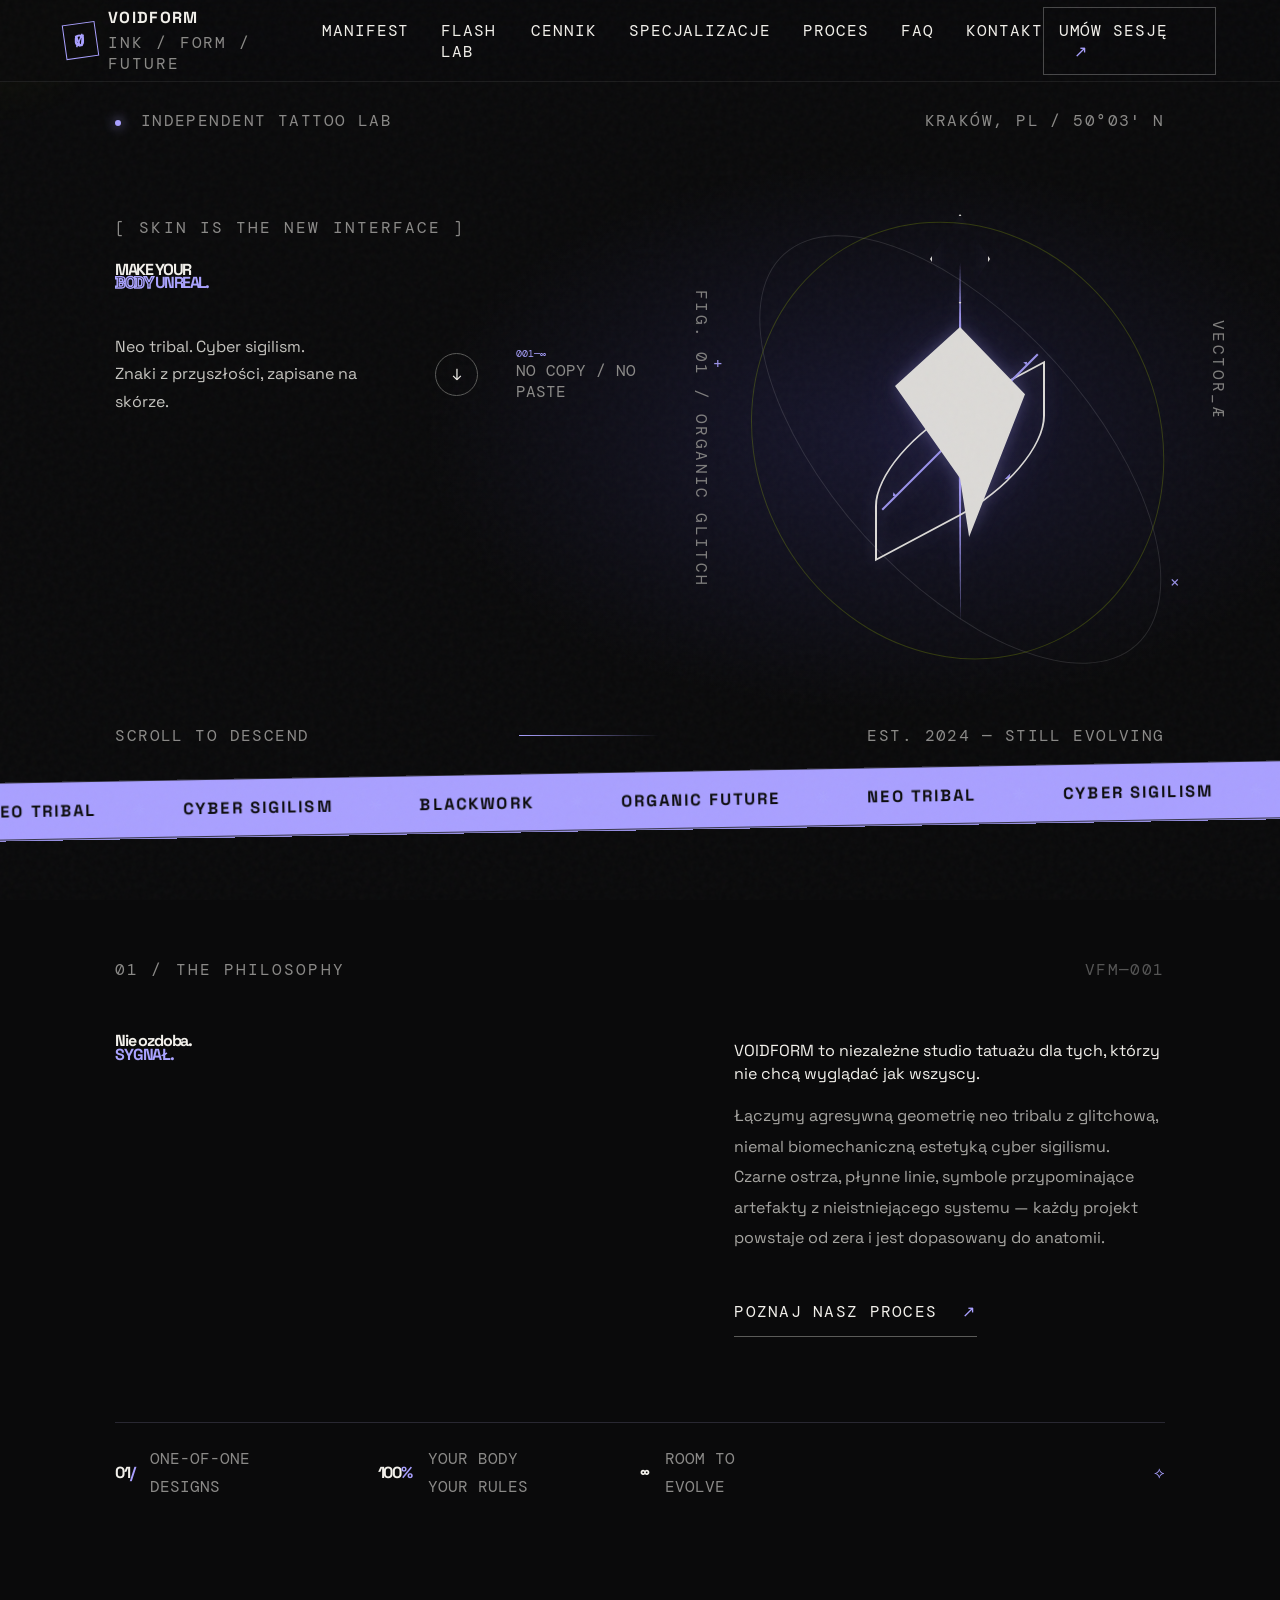
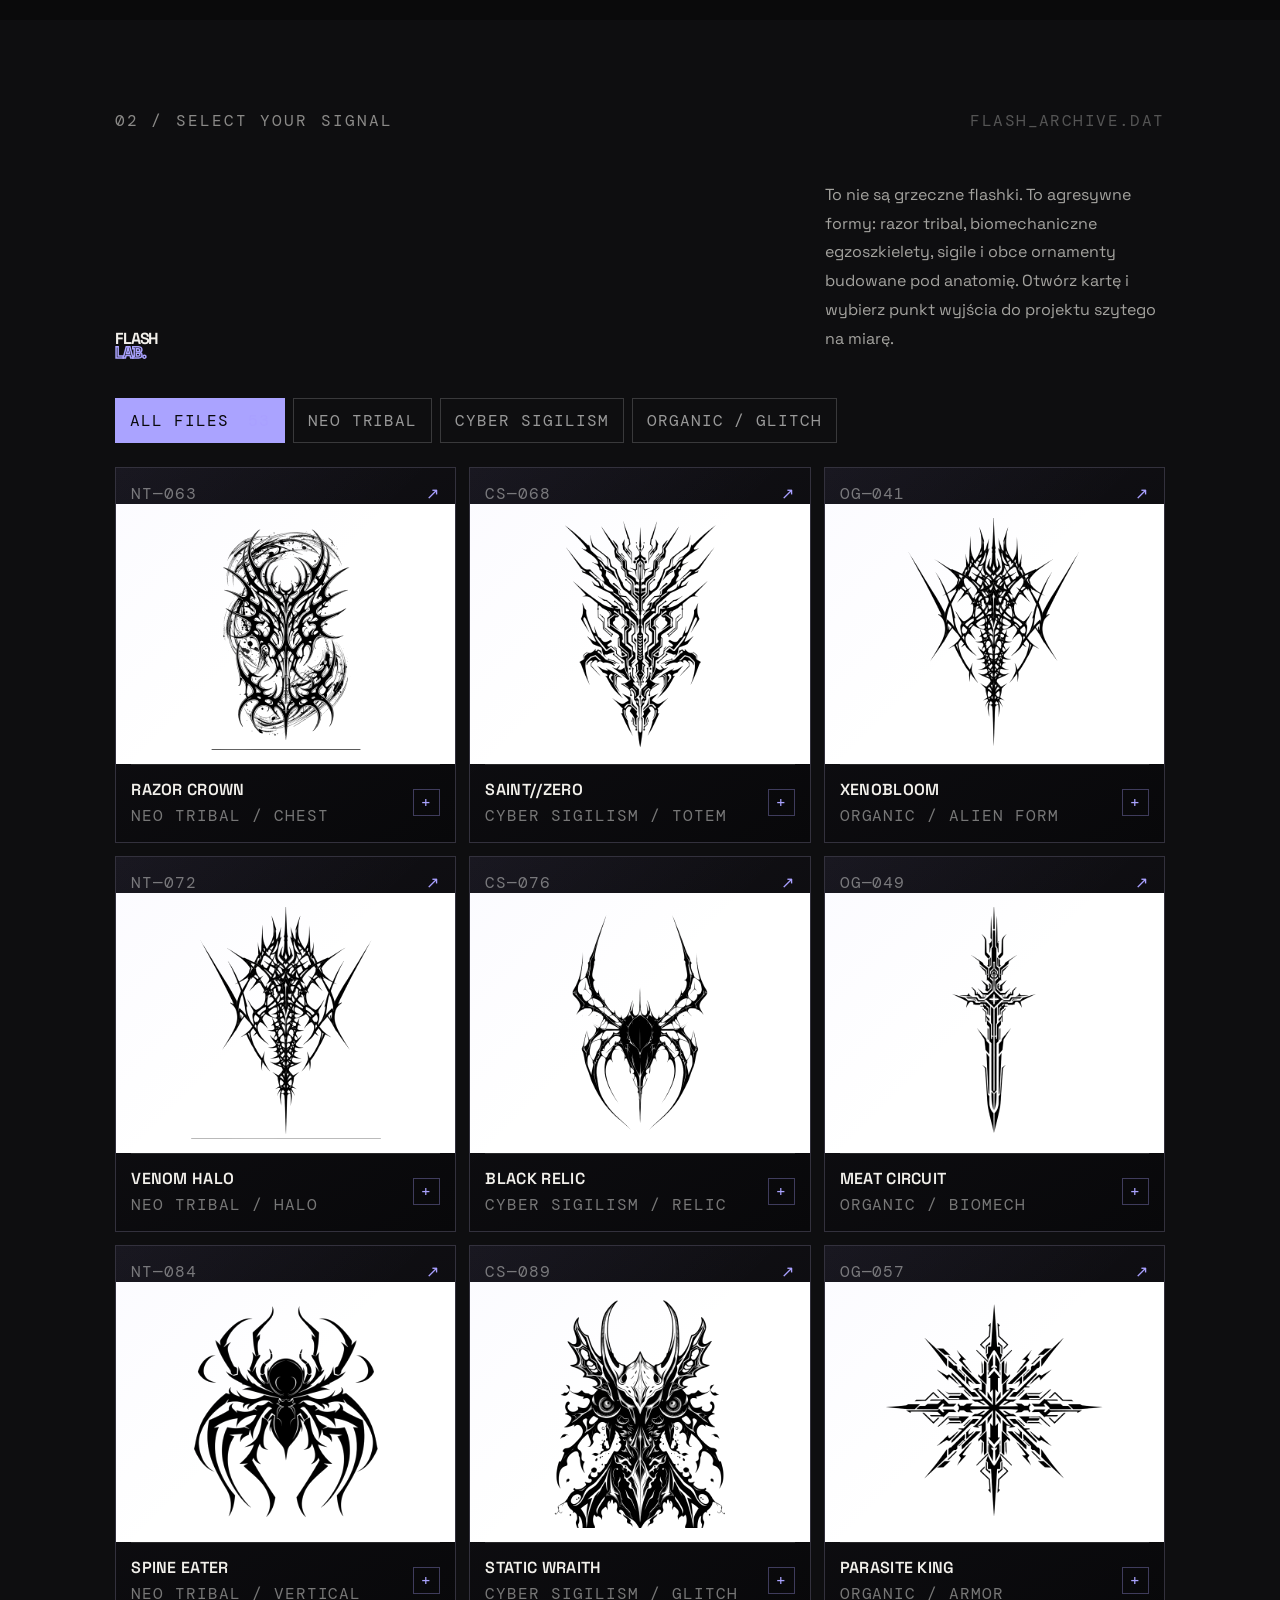
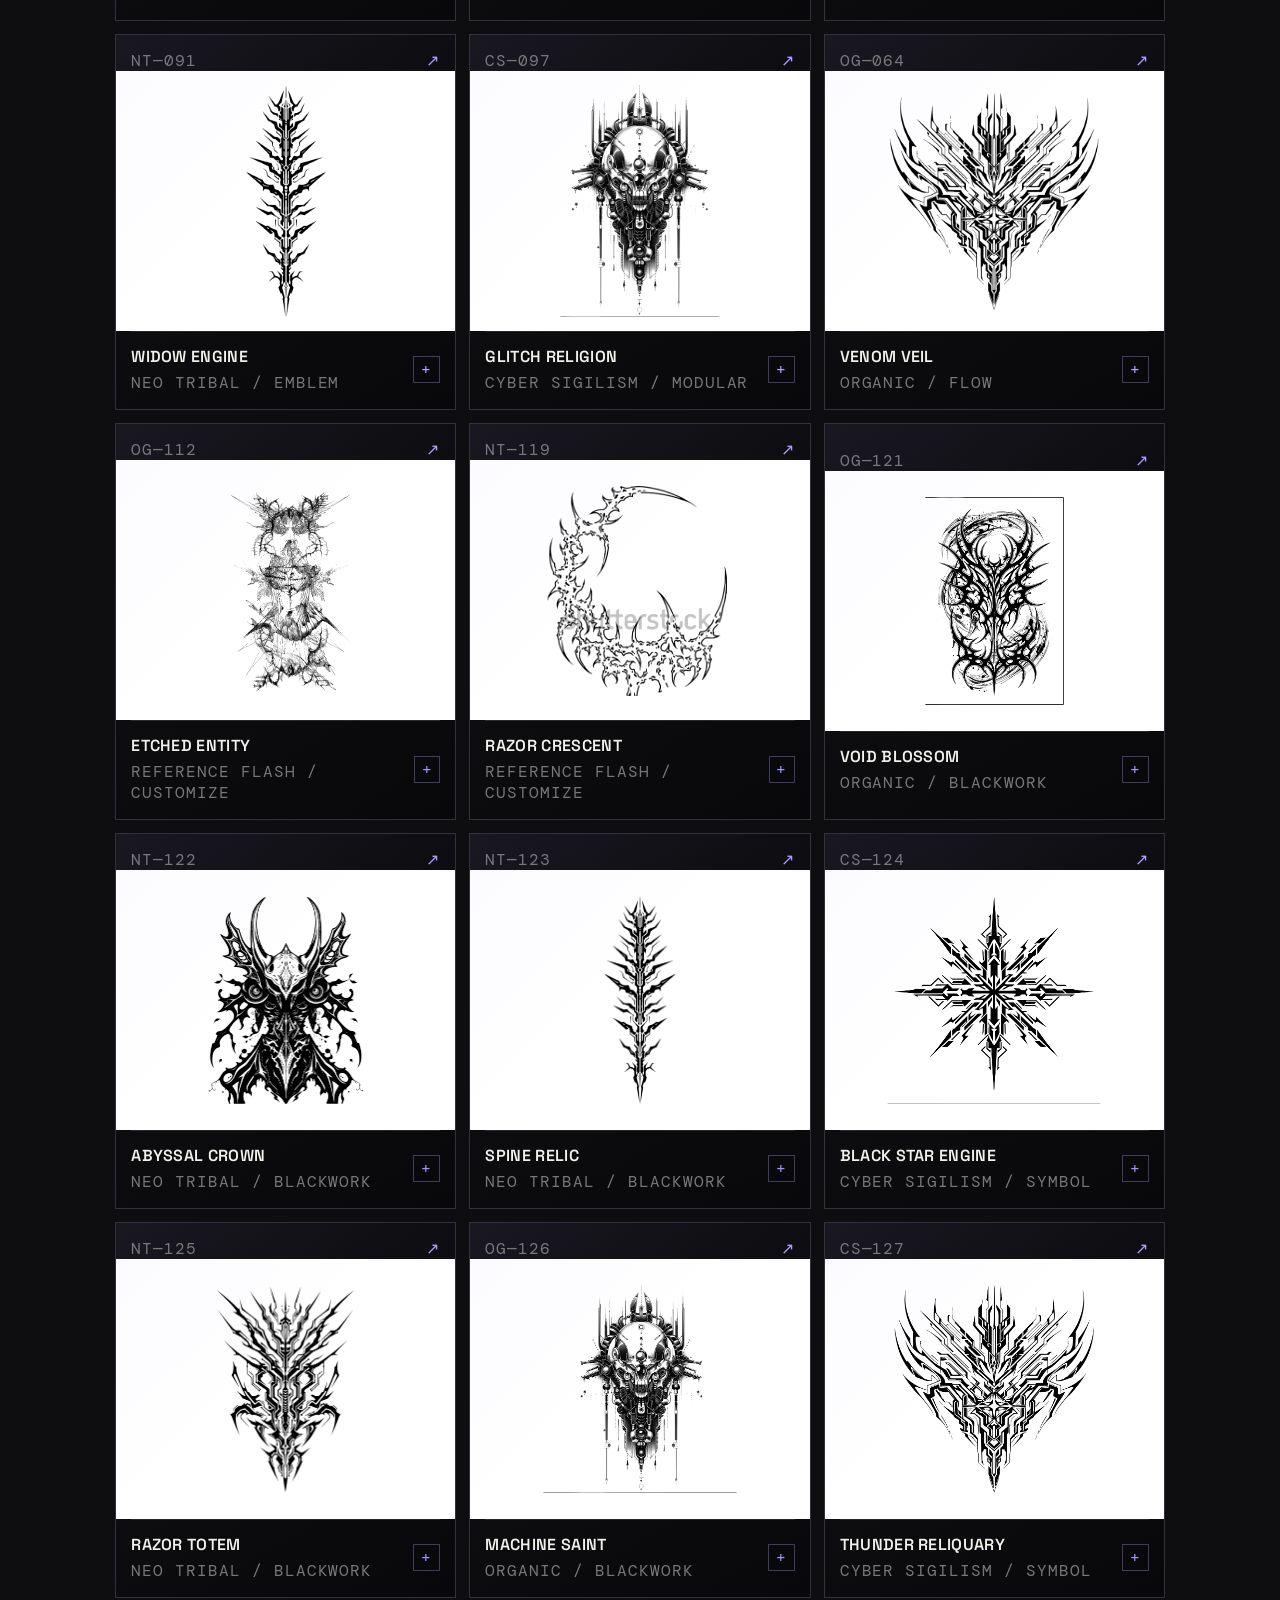
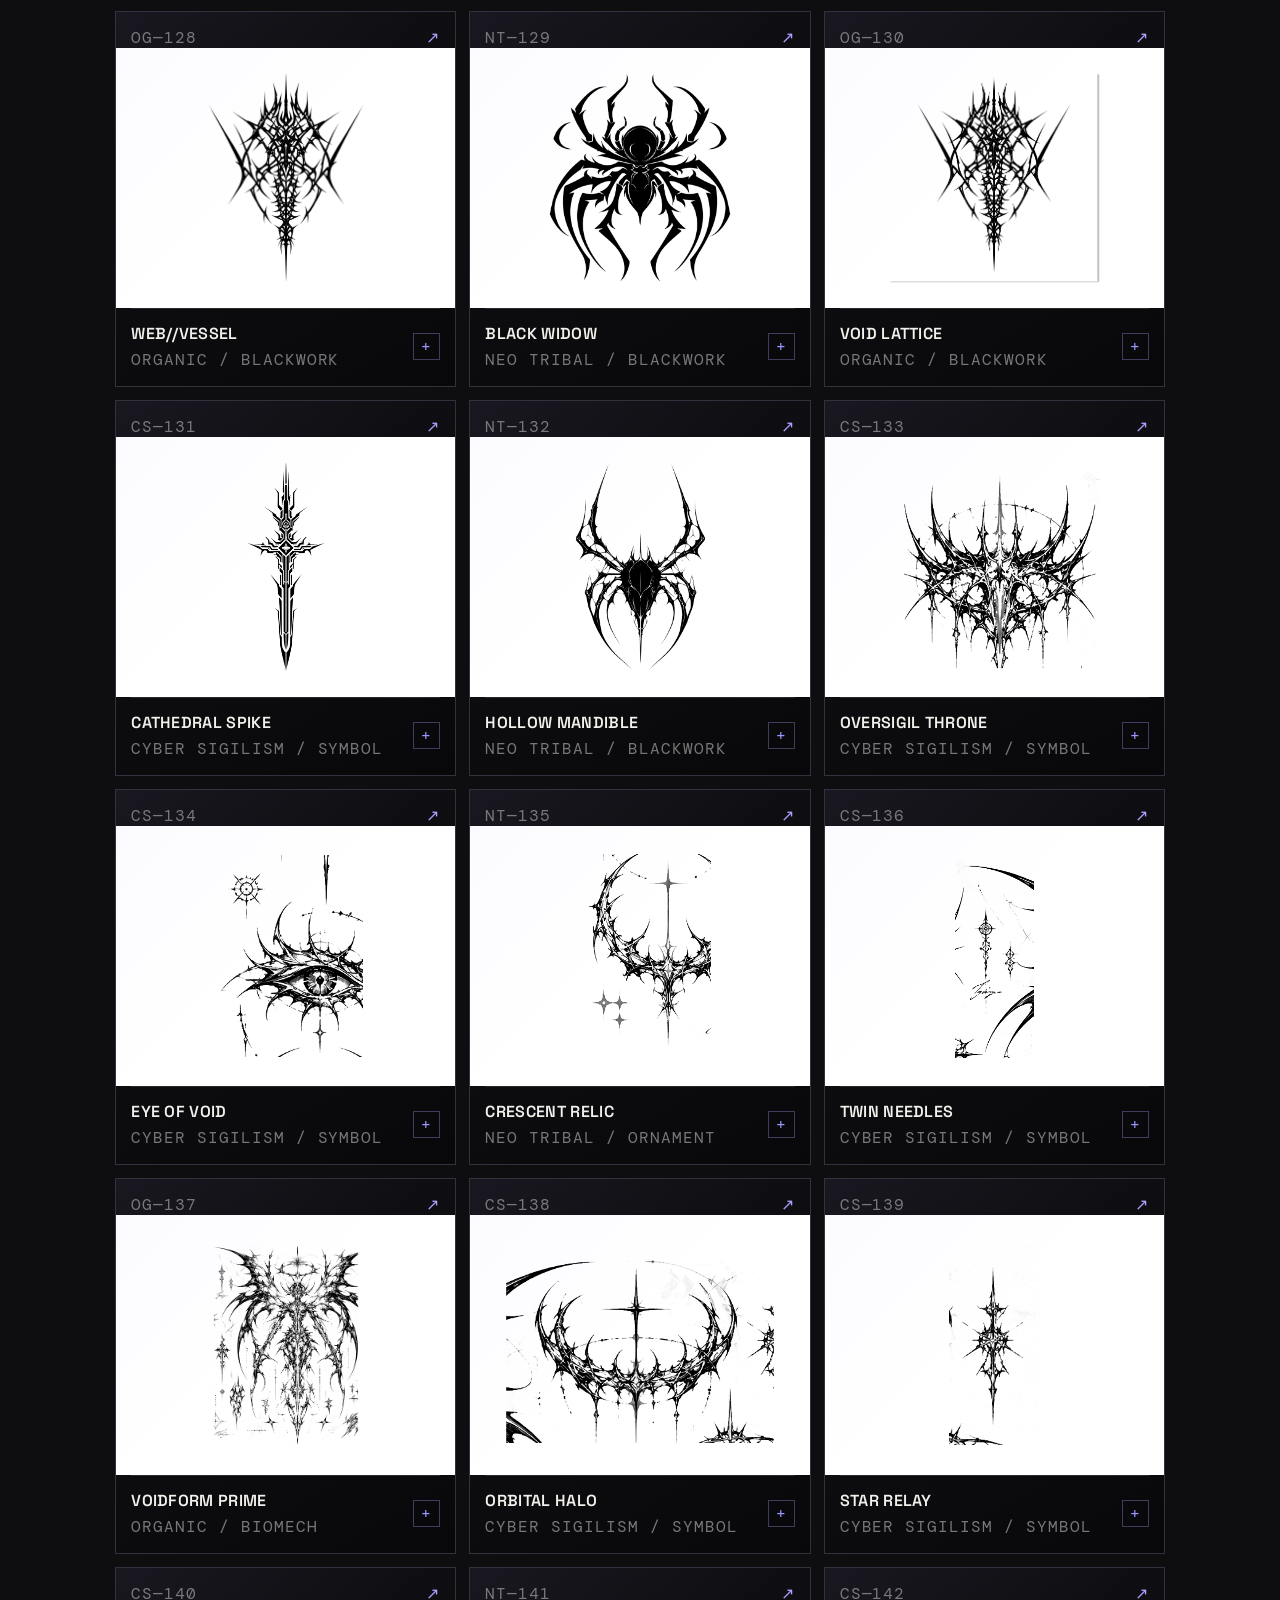
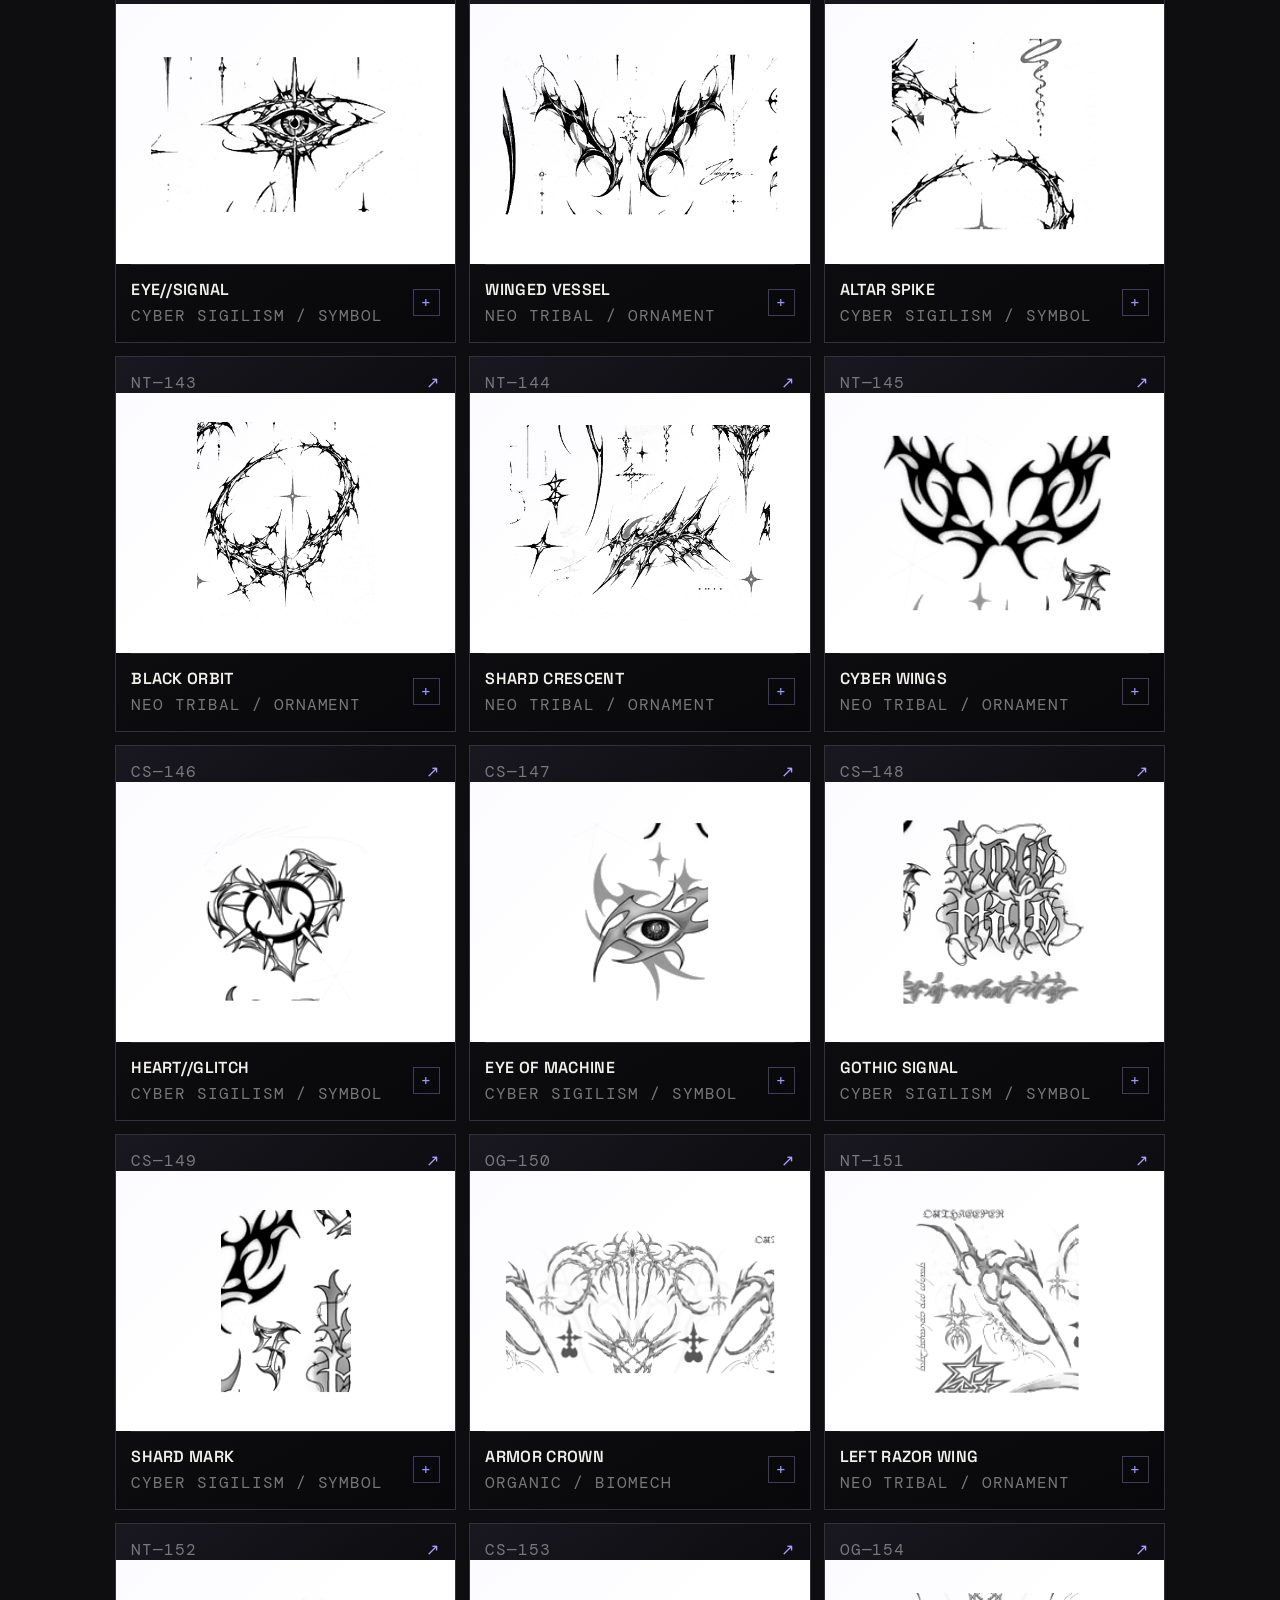
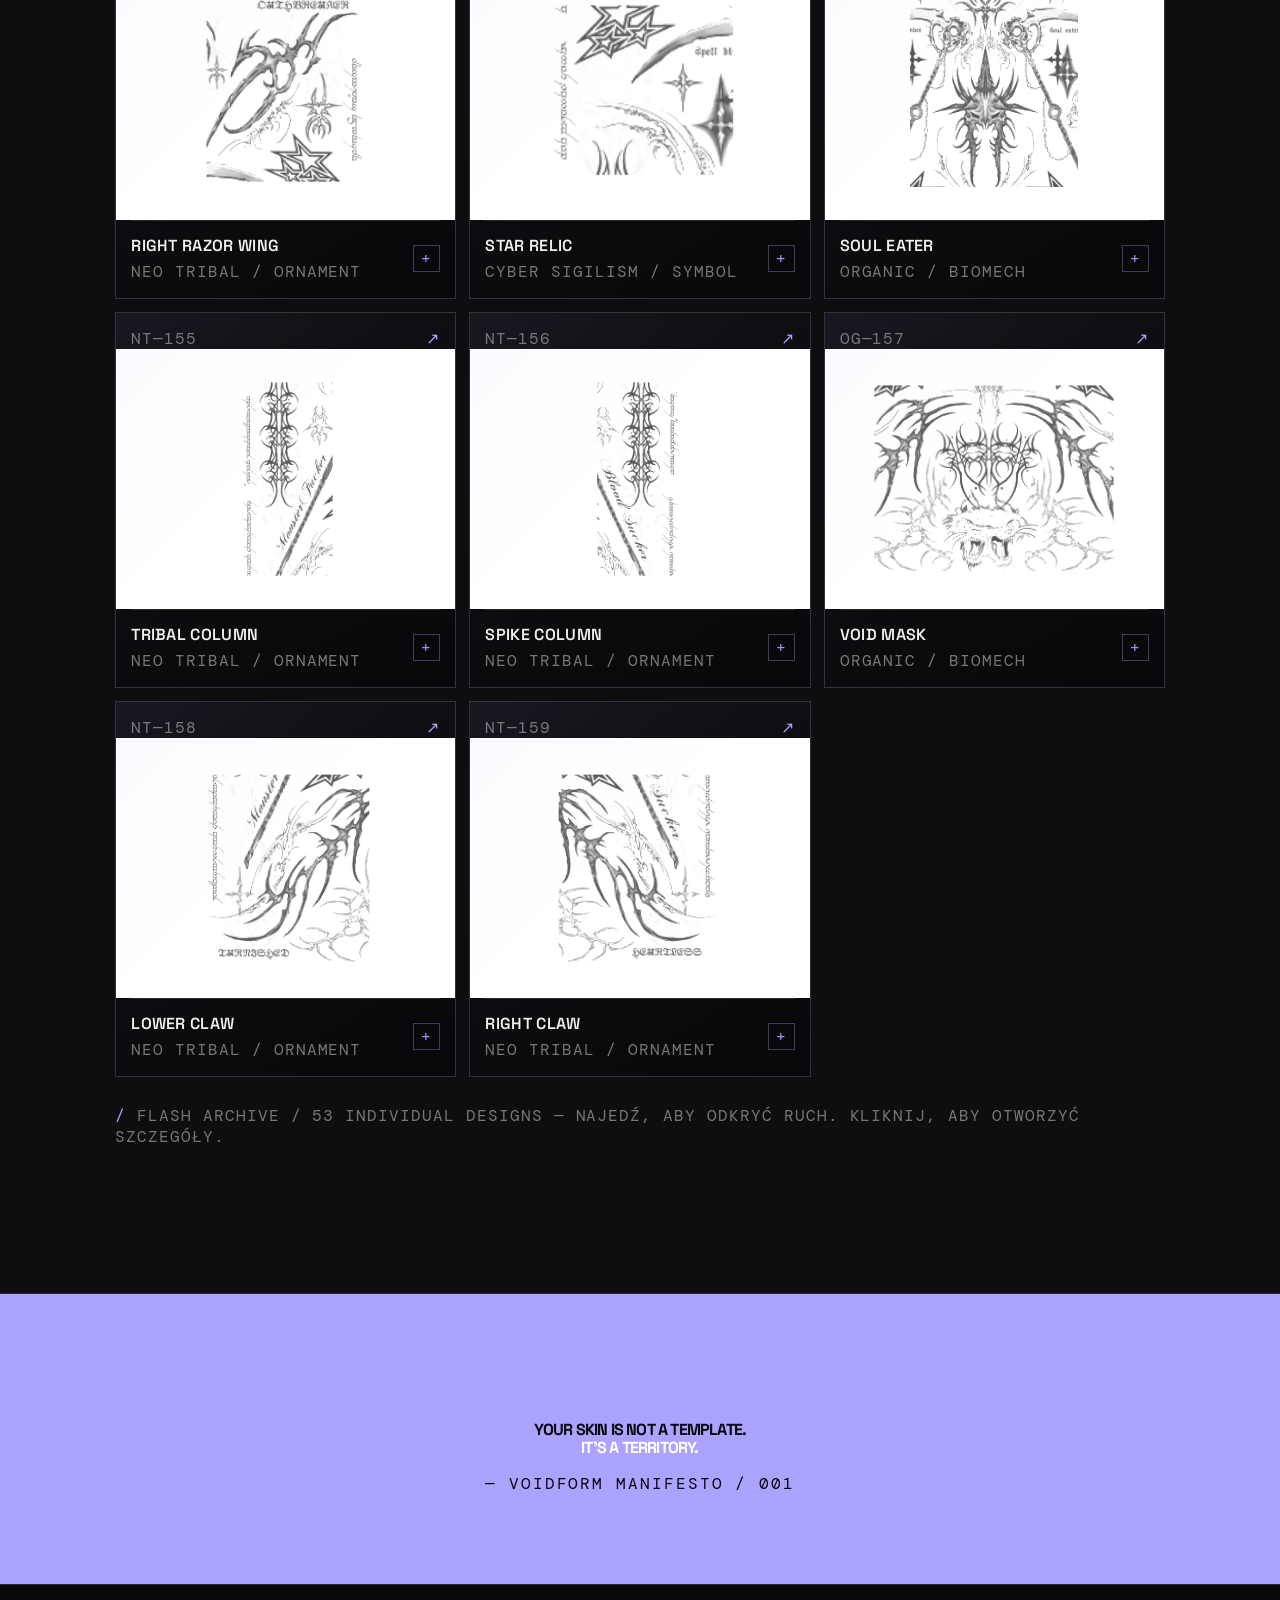
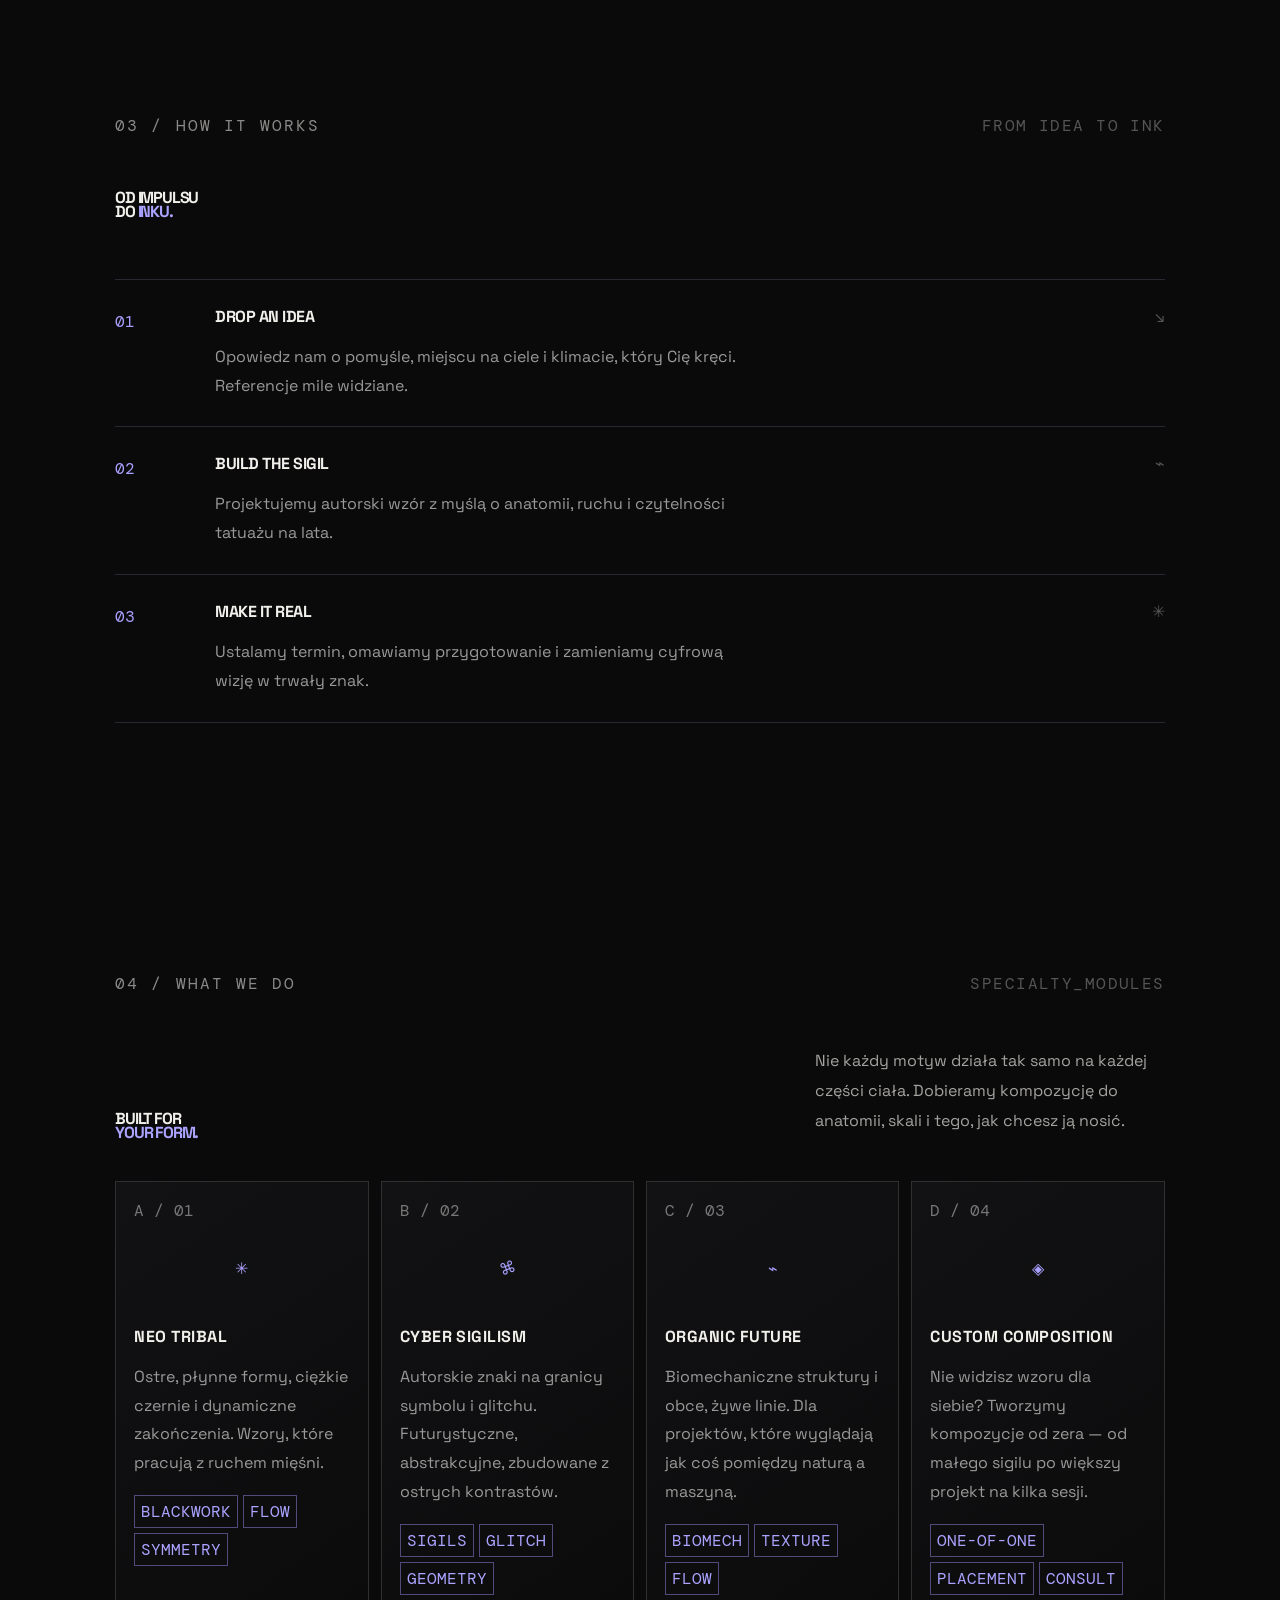
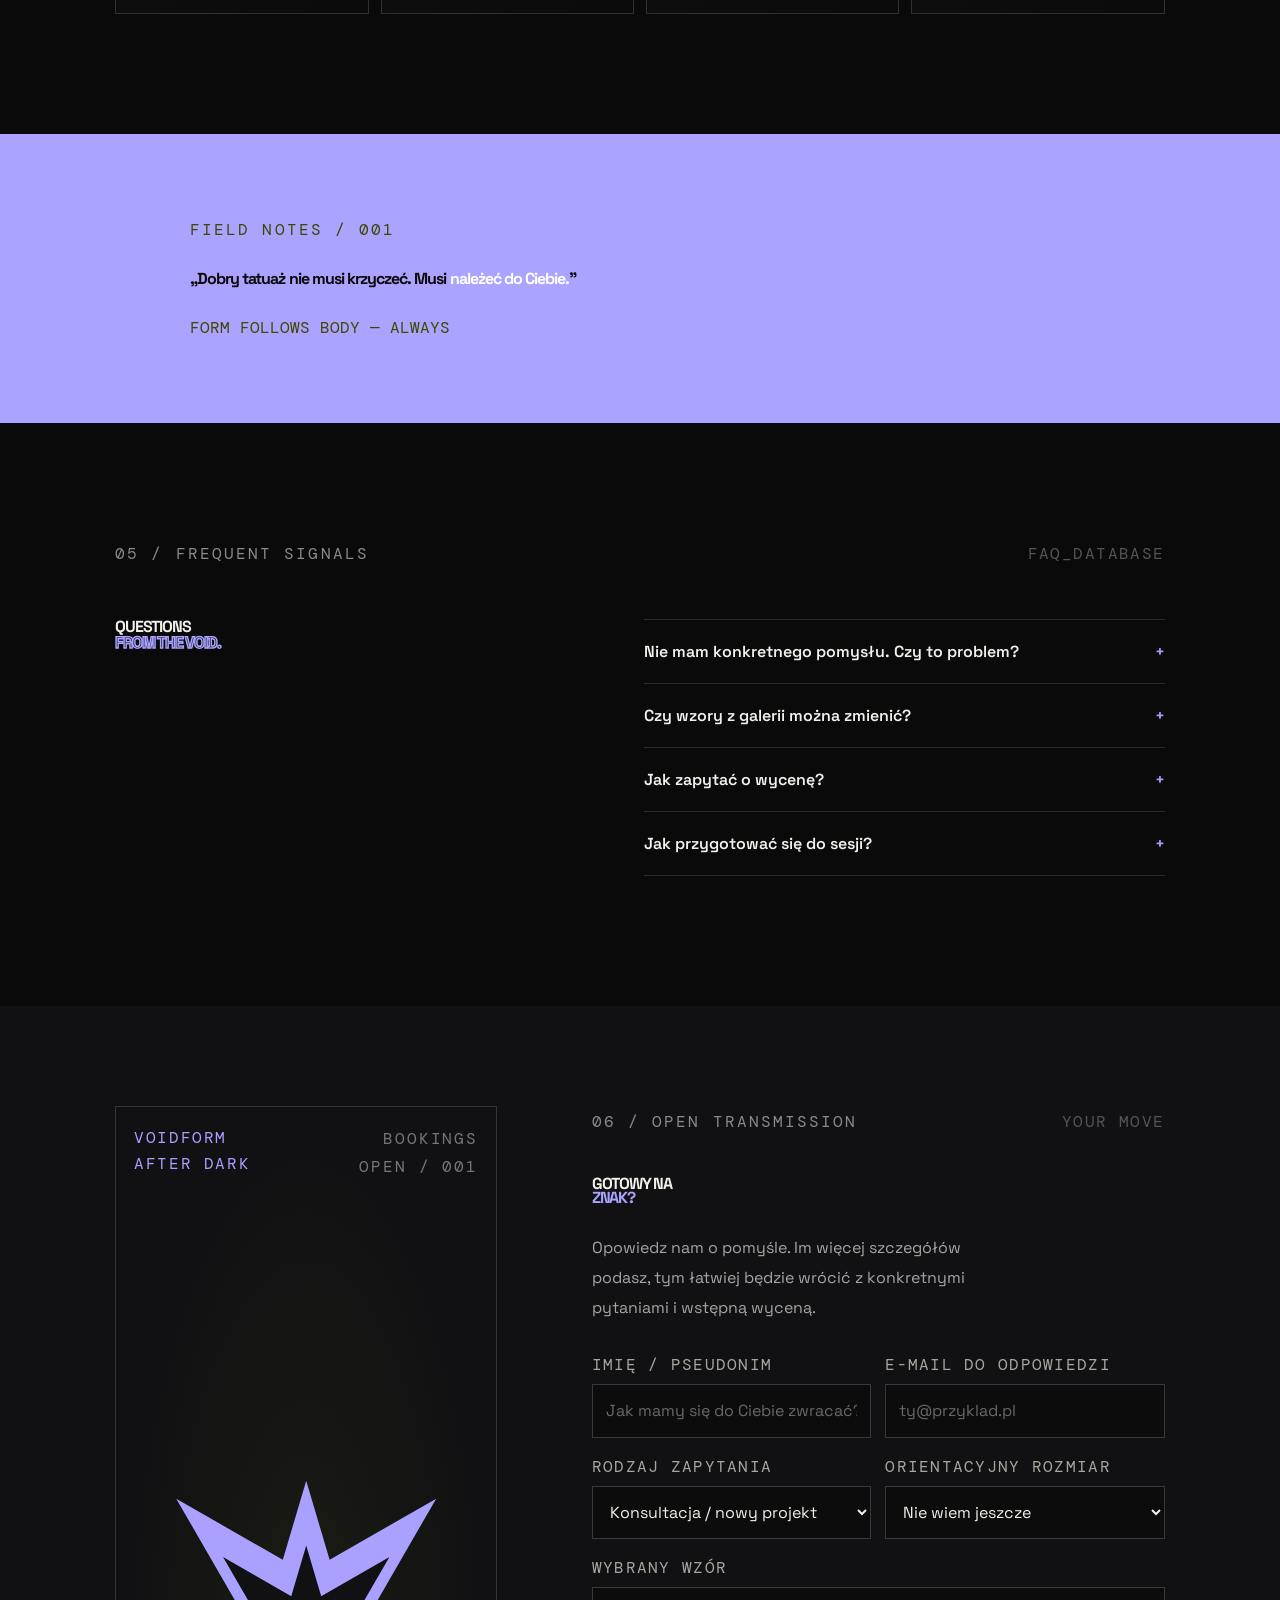
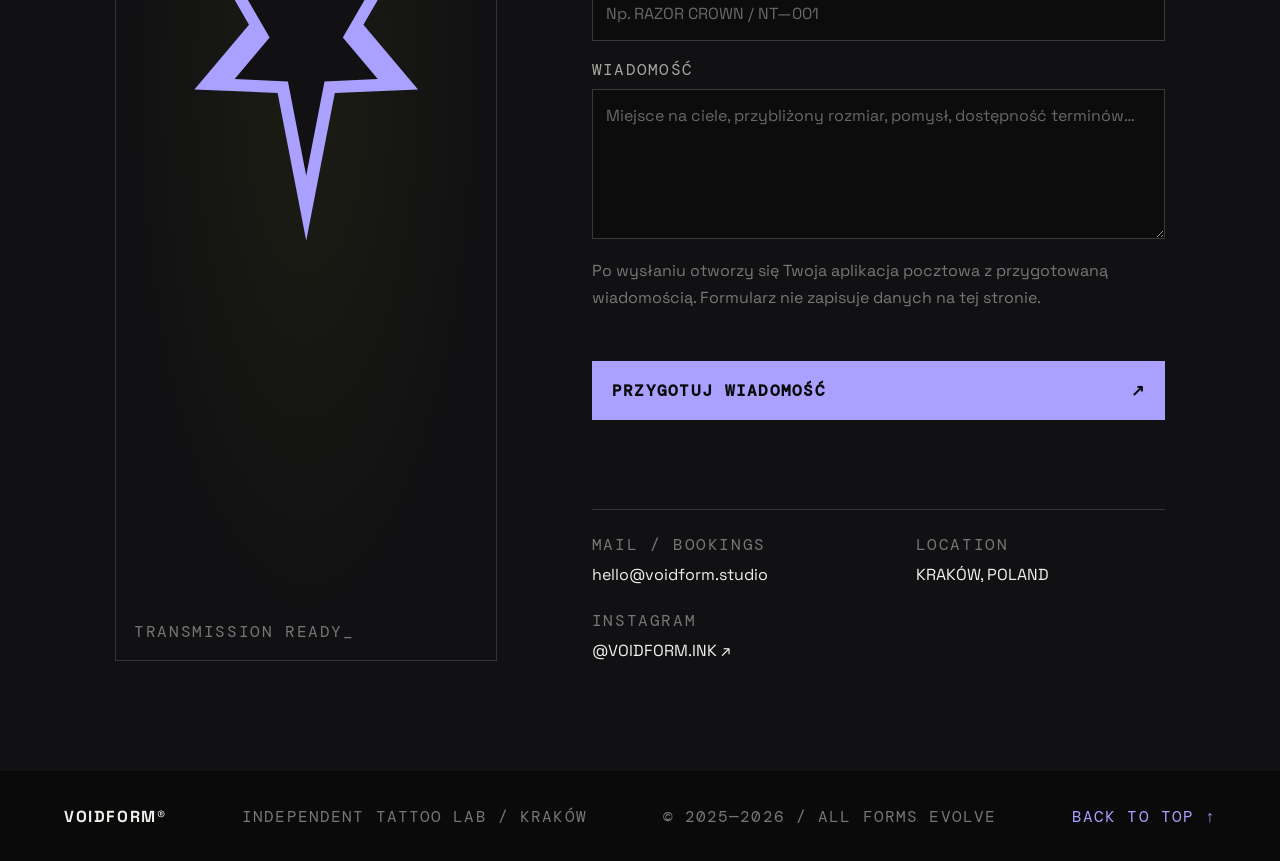
==== commit e06f70b4: "NowyCennik" ====
--- a/index.html
+++ b/index.html
@@ -17,7 +17,7 @@
   <header class="site-header">
     <a class="wordmark" href="#top" aria-label="VOIDFORM — strona główna"><span class="logo-mark">V<span>Ø</span></span><span>VOIDFORM<small>INK / FORM / FUTURE</small></span></a>
     <nav class="main-nav" aria-label="Główna nawigacja">
-      <a href="#manifest">Manifest</a><a href="#flash">Flash lab</a><a href="#services">Specjalizacje</a><a href="#process">Proces</a><a href="#faq">FAQ</a><a href="#contact">Kontakt</a>
+      <a href="#manifest">Manifest</a><a href="#flash">Flash lab</a><a href="cennik.html">Cennik</a><a href="#services">Specjalizacje</a><a href="#process">Proces</a><a href="#faq">FAQ</a><a href="#contact">Kontakt</a>
     </nav>
     <a class="header-cta" href="#contact">Umów sesję <span>↗</span></a>
     <button class="menu-toggle" aria-label="Otwórz menu" aria-expanded="false"><span></span><span></span></button>
--- a/style.css
+++ b/style.css
@@ -1,14 +1,12 @@
-/* VOIDFORM® — visual system / edit freely */
 :root{--bg:#0a0a0b;--panel:#111113;--ink:#f2f0eb;--muted:#8b8a88;--line:#303033;--acid:#d5ff00;--font:'Space Grotesk',sans-serif;--mono:'DM Mono',monospace}
 *{box-sizing:border-box}html{scroll-behavior:smooth;scroll-padding-top:90px}body{margin:0;background:var(--bg);color:var(--ink);font-family:var(--font);overflow-x:hidden}::selection{background:var(--acid);color:#080808}a{color:inherit;text-decoration:none}button{font:inherit;color:inherit}.noise{position:fixed;inset:0;z-index:30;pointer-events:none;opacity:.045;background-image:url("data:image/svg+xml,%3Csvg viewBox='0 0 180 180' xmlns='http://www.w3.org/2000/svg'%3E%3Cfilter id='n'%3E%3CfeTurbulence type='fractalNoise' baseFrequency='.9' numOctaves='3' stitchTiles='stitch'/%3E%3C/filter%3E%3Crect width='100%25' height='100%25' filter='url(%23n)' opacity='.7'/%3E%3C/svg%3E")}.cursor-glow{position:fixed;z-index:1;pointer-events:none;width:260px;height:260px;border-radius:50%;background:radial-gradient(circle,rgba(213,255,0,.055),transparent 68%);transform:translate(-50%,-50%)}.site-header{height:82px;padding:0 5vw;display:flex;align-items:center;justify-content:space-between;border-bottom:1px solid #ffffff14;position:sticky;top:0;background:#0a0a0be8;backdrop-filter:blur(16px);z-index:20}.wordmark{display:flex;align-items:center;gap:11px;font-weight:700;letter-spacing:.08em;font-size:15px}.wordmark small{display:block;color:var(--muted);font:9px var(--mono);letter-spacing:.12em;margin-top:4px}.logo-mark{display:grid;place-items:center;width:35px;height:35px;border:1px solid var(--acid);color:var(--acid);font-size:20px;transform:rotate(-8deg)}.logo-mark span{position:absolute;font-size:12px;transform:rotate(8deg)}.main-nav{display:flex;gap:32px}.main-nav a,.header-cta{font:11px var(--mono);text-transform:uppercase;letter-spacing:.06em;transition:color .2s}.main-nav a:hover{color:var(--acid)}.header-cta{padding:12px 15px;border:1px solid #484849}.header-cta span{color:var(--acid);margin-left:15px}.menu-toggle{display:none;background:none;border:0}.section-shell{padding-left:9vw;padding-right:9vw;position:relative}.hero{min-height:690px;padding-top:28px;padding-bottom:26px;overflow:hidden}.hero-topline,.hero-footer,.section-heading{display:flex;align-items:center;justify-content:space-between;font:10px var(--mono);letter-spacing:.09em;color:var(--muted)}.status-dot{display:inline-block;width:6px;height:6px;border-radius:50%;background:var(--acid);box-shadow:0 0 12px var(--acid);margin-right:8px}.hero-copy{position:relative;z-index:3;padding-top:70px}.eyebrow{font:10px var(--mono);letter-spacing:.13em;color:var(--muted)}.hero h1{font-size:clamp(64px,10.5vw,150px);line-height:.79;letter-spacing:-.095em;margin:26px 0 28px;font-weight:700}.outline-text{-webkit-text-stroke:1.5px var(--ink);color:transparent}.acid{color:var(--acid)}.hero-bottom{display:flex;align-items:center;gap:38px;max-width:570px}.hero-bottom p{font-size:13px;line-height:1.7;color:#c6c5c0}.hero-index{font:10px var(--mono)!important;color:var(--acid)!important;margin-left:auto}.hero-index span{color:var(--muted);font-size:8px}.round-link{width:43px;height:43px;border:1px solid #5a5a58;border-radius:50%;display:grid;place-items:center;flex-shrink:0;transition:background .25s,color .25s,transform .25s}.round-link:hover{background:var(--acid);color:#080808;transform:rotate(45deg)}.round-link span{font-size:20px}.hero-art{position:absolute;right:4%;top:130px;width:42%;height:470px;opacity:.9;pointer-events:none}.orbit{position:absolute;border:1px solid #d5ff0035;border-radius:50%;transform:rotate(-28deg)}.orbit-a{width:75%;height:95%;left:12%;top:1%}.orbit-b{width:98%;height:55%;left:1%;top:23%;transform:rotate(48deg);border-color:#fff2}.hero-sigil{position:absolute;left:50%;top:49%;transform:translate(-50%,-50%);filter:drop-shadow(0 0 16px #d5ff0019)}.sigil-main{width:250px;height:360px;animation:float 7s ease-in-out infinite}.sigil-main:before,.sigil-main:after{content:"";position:absolute;left:50%;width:4px;background:var(--acid);transform:translateX(-50%);clip-path:polygon(50% 0,100% 30%,56% 100%,0 35%)}.sigil-main:before{height:100%;top:0}.sigil-main:after{width:130px;height:210px;top:18%;background:var(--ink);clip-path:polygon(50% 0,100% 32%,57% 100%,50% 72%,0 28%)}.sigil-main span{position:absolute;left:50%;top:20%;width:140px;height:190px;border:3px solid var(--acid);transform:translateX(-50%) rotate(45deg);clip-path:polygon(50% 0,100% 50%,50% 100%,0 50%)}.sigil-main i{position:absolute;left:50%;top:40%;width:170px;height:110px;border:2px solid var(--ink);transform:translateX(-50%) skewY(-28deg);border-radius:50% 0 50% 0}.sigil-main b{position:absolute;left:50%;top:47%;width:220px;height:2px;background:var(--acid);transform:translateX(-50%) rotate(-45deg)}.sigil-small{width:60px;height:90px;border:2px solid var(--ink);right:0;top:10%;clip-path:polygon(50% 0,100% 50%,50% 100%,0 50%)}.art-cross{position:absolute;color:var(--acid);font:20px var(--mono)}.cross-one{left:4%;top:30%}.cross-two{right:9%;bottom:19%}.art-label{position:absolute;font:8px var(--mono);letter-spacing:.15em;color:var(--muted);writing-mode:vertical-rl}.label-left{left:0;bottom:20%}.label-right{right:0;top:23%}.hero-footer{position:absolute;bottom:26px;left:9vw;right:9vw;font-size:8px}.scroll-line{height:1px;flex:1;max-width:140px;background:linear-gradient(90deg,var(--acid),transparent);margin:0 20px}.ticker{overflow:hidden;border-top:1px solid var(--line);border-bottom:1px solid var(--line);padding:17px 0;background:var(--acid);color:#0a0a0b;transform:rotate(-1deg) scale(1.02);position:relative;z-index:4}.ticker-track{display:flex;align-items:center;justify-content:space-around;gap:35px;white-space:nowrap;min-width:1200px;font-size:13px;font-weight:700;letter-spacing:.12em;animation:ticker 26s linear infinite}.ticker b{font-size:17px}@keyframes ticker{to{transform:translateX(-35%)}}.manifest{padding-top:130px;padding-bottom:120px}.tiny-code{font:9px var(--mono);color:#555}.manifest-grid{display:grid;grid-template-columns:1.2fr 1fr;gap:8vw;align-items:start;margin-top:54px}.manifest h2,.flash h2,.process h2,.contact h2{font-size:clamp(48px,7vw,94px);line-height:.88;letter-spacing:-.075em;margin:0}.manifest-text{padding-top:5px;max-width:470px}.manifest-text p{color:#a6a5a1;font-size:13px;line-height:1.9}.manifest-text .lead{font-size:19px;line-height:1.45;color:var(--ink);margin-top:0}.text-link{display:inline-flex;gap:25px;align-items:center;font:10px var(--mono);letter-spacing:.08em;border-bottom:1px solid #5b5b59;padding:14px 0;margin-top:18px;transition:color .2s,border-color .2s}.text-link span{color:var(--acid);font-size:16px}.text-link:hover{color:var(--acid);border-color:var(--acid)}.manifest-stats{display:grid;grid-template-columns:repeat(4,1fr);border-top:1px solid var(--line);margin-top:85px;padding-top:22px}.manifest-stats>div{display:flex;align-items:center;gap:16px}.manifest-stats strong{font-size:36px;letter-spacing:-.08em}.manifest-stats strong span{font-size:17px;color:var(--acid)}.manifest-stats small{font:8px/1.7 var(--mono);color:var(--muted)}.stat-symbol{font-size:50px;color:var(--acid);justify-content:flex-end}.flash{padding-top:90px;padding-bottom:130px;background:#0e0e10}.flash-intro{display:flex;justify-content:space-between;align-items:end;margin:50px 0 38px}.flash-intro h2{font-size:clamp(58px,8vw,105px)}.flash-intro p{max-width:340px;color:#a4a39f;font-size:12px;line-height:1.8;margin:0 0 7px}.filter-row{display:flex;gap:8px;flex-wrap:wrap;margin-bottom:24px}.filter-btn{background:transparent;border:1px solid #39393b;padding:11px 14px;font:9px var(--mono);letter-spacing:.06em;color:#999;cursor:pointer;transition:.2s}.filter-btn span{color:var(--acid);margin-left:8px}.filter-btn:hover,.filter-btn.active{border-color:var(--acid);color:var(--acid);background:#d5ff000b}.flash-grid{display:grid;grid-template-columns:repeat(3,minmax(0,1fr));gap:13px}.flash-card{min-width:0;text-align:left;border:1px solid #2b2b2d;background:#121214;padding:15px 15px 0;cursor:pointer;overflow:hidden;transition:border-color .3s,transform .3s,background .3s;position:relative}.flash-card:hover{border-color:var(--acid);transform:translateY(-5px);background:#161719}.flash-card.is-hidden{display:none}.card-top,.card-bottom{display:flex;justify-content:space-between;align-items:center;font:9px var(--mono);color:#777;letter-spacing:.06em}.card-top span:last-child{color:var(--acid);font-size:15px}.card-bottom{padding:14px 0 16px;border-top:1px solid #29292b}.card-bottom strong{display:block;font:600 13px var(--font);letter-spacing:.02em;color:var(--ink)}.card-bottom small{display:block;font:8px var(--mono);color:#777;margin-top:5px}.card-plus{display:grid;place-items:center;border:1px solid #414143;width:27px;height:27px;color:var(--acid);font-size:18px;transition:transform .3s,background .3s}.flash-card:hover .card-plus{transform:rotate(45deg);background:var(--acid);color:#080808}.pattern{height:260px;display:block;position:relative;overflow:hidden;isolation:isolate}.pattern:before,.pattern:after,.pattern i,.pattern b,.pattern em{content:"";position:absolute;display:block;transition:transform .7s cubic-bezier(.2,.8,.2,1),filter .4s}.flash-card:hover .pattern:before{filter:drop-shadow(0 0 7px #d5ff0066)}.pattern-thorn:before{width:110px;height:220px;left:calc(50% - 55px);top:20px;background:var(--ink);clip-path:polygon(50% 0,63% 22%,100% 35%,66% 43%,85% 67%,56% 59%,50% 100%,42% 61%,12% 78%,30% 48%,0 38%,38% 31%)}.pattern-thorn:after{width:150px;height:210px;left:calc(50% - 75px);top:26px;border:1px solid var(--acid);clip-path:polygon(50% 0,65% 27%,100% 37%,66% 47%,78% 71%,55% 63%,50% 100%,43% 63%,20% 79%,32% 48%,0 37%,38% 29%)}.pattern-thorn i{width:2px;height:220px;background:var(--acid);left:50%;top:20px}.pattern-angel:before{width:150px;height:220px;left:calc(50% - 75px);top:20px;background:var(--ink);clip-path:polygon(50% 0,58% 29%,92% 13%,73% 43%,100% 56%,64% 60%,80% 100%,50% 72%,20% 100%,36% 60%,0 56%,27% 43%,8% 13%,42% 29%)}
-.pattern-angel:after{width:125px;height:190px;left:calc(50% - 62px);top:34px;border:2px solid var(--acid);clip-path:polygon(50% 0,58% 29%,92% 13%,73% 43%,100% 56%,64% 60%,80% 100%,50% 72%,20% 100%,36% 60%,0 56%,27% 43%,8% 13%,42% 29%)}.pattern-angel i{left:50%;top:20px;width:1px;height:220px;background:var(--acid)}.pattern-bio:before{width:155px;height:205px;left:calc(50% - 78px);top:28px;background:var(--ink);border-radius:72% 28% 57% 43%/38% 62% 38% 62%;clip-path:polygon(49% 0,69% 13%,57% 29%,100% 35%,72% 47%,85% 70%,55% 61%,48% 100%,36% 66%,8% 80%,29% 49%,0 36%,39% 30%)}.pattern-bio:after{width:90px;height:170px;left:calc(50% - 45px);top:45px;border:1px solid var(--acid);border-radius:50%;transform:rotate(25deg)}.pattern-bio i{width:135px;height:2px;background:var(--acid);left:calc(50% - 68px);top:50%;transform:rotate(-50deg)}.pattern-venom:before{width:190px;height:180px;left:calc(50% - 95px);top:40px;background:var(--ink);clip-path:polygon(0 12%,40% 35%,50% 0,60% 35%,100% 12%,73% 55%,95% 90%,56% 72%,50% 100%,42% 72%,5% 90%,27% 55%)}.pattern-venom:after{width:160px;height:160px;left:calc(50% - 80px);top:50px;border:2px solid var(--acid);clip-path:polygon(0 12%,40% 35%,50% 0,60% 35%,100% 12%,73% 55%,95% 90%,56% 72%,50% 100%,42% 72%,5% 90%,27% 55%)}.pattern-venom i{left:50%;top:40px;height:180px;width:2px;background:var(--acid)}.pattern-null:before{width:170px;height:210px;left:calc(50% - 85px);top:25px;border:2px solid var(--ink);clip-path:polygon(50% 0,65% 24%,100% 15%,78% 50%,100% 85%,62% 77%,50% 100%,37% 77%,0 85%,22% 50%,0 15%,35% 24%)}.pattern-null:after{width:100px;height:140px;left:calc(50% - 50px);top:60px;background:var(--acid);clip-path:polygon(50% 0,62% 30%,100% 20%,75% 50%,100% 80%,62% 70%,50% 100%,38% 70%,0 80%,25% 50%,0 20%,38% 30%)}.pattern-null i{left:50%;top:25px;height:210px;width:1px;background:var(--acid)}.pattern-machine:before{width:150px;height:210px;left:calc(50% - 75px);top:25px;border:12px solid var(--ink);border-radius:80% 20% 65% 35%;transform:rotate(38deg);clip-path:polygon(50% 0,100% 20%,80% 55%,100% 90%,50% 75%,0 100%,20% 50%,0 15%)}.pattern-machine:after{width:85px;height:170px;left:calc(50% - 42px);top:45px;border:2px solid var(--acid);border-radius:70% 30% 60% 40%;transform:rotate(-30deg)}.pattern-machine i{width:2px;height:200px;background:var(--acid);left:50%;top:30px;transform:rotate(35deg)}.pattern-machine b{width:180px;height:80px;left:calc(50% - 90px);top:90px;border:1px solid var(--ink);border-radius:50%;transform:rotate(-40deg)}.flash-card:hover .pattern-thorn:before,.flash-card:hover .pattern-angel:before{transform:rotate(8deg) scale(1.06)}.flash-card:hover .pattern-bio:before,.flash-card:hover .pattern-machine:before{transform:rotate(50deg) scale(1.04)}.flash-card:hover .pattern-venom:before{transform:scale(1.08) rotate(-5deg)}.flash-card:hover .pattern-null:after{transform:rotate(45deg)}.flash-note{font:9px var(--mono);color:#777;letter-spacing:.06em;margin-top:25px}.quote-band{padding:90px 9vw;text-align:center;border-top:1px solid var(--line);border-bottom:1px solid var(--line);position:relative}.quote-mark{font-size:70px;color:var(--acid);line-height:.7}.quote-band p{font-size:clamp(23px,4vw,47px);font-weight:700;letter-spacing:-.05em;line-height:1.1}.quote-sign{font:9px var(--mono);color:var(--muted);letter-spacing:.12em}.process{padding-top:130px;padding-bottom:130px}.process h2{margin-top:55px}.process-list{margin-top:60px;border-top:1px solid var(--line)}.process-list article{display:grid;grid-template-columns:80px 1fr 50px;gap:20px;padding:26px 0;border-bottom:1px solid var(--line);align-items:start;transition:padding .25s}.process-list article:hover{padding-left:12px}.process-num{font:11px var(--mono);color:var(--acid);padding-top:5px}.process-list h3{margin:0;font-size:20px;letter-spacing:-.03em}.process-list p{max-width:540px;font-size:12px;color:#999;line-height:1.8;margin-bottom:0}.process-icon{font-size:27px;color:#555;text-align:right;transition:color .2s,transform .2s}.process-list article:hover .process-icon{color:var(--acid);transform:rotate(45deg)}.contact{display:grid;grid-template-columns:.8fr 1.2fr;gap:9%;padding-top:100px;padding-bottom:110px;background:#111113}.contact-art{min-height:480px;border:1px solid #343436;position:relative;overflow:hidden;background:radial-gradient(ellipse at center,#1b1d13 0,transparent 65%)}.contact-sigil{position:absolute;width:260px;height:360px;left:50%;top:48%;transform:translate(-50%,-50%);background:var(--acid);clip-path:polygon(50% 0,59% 22%,100% 5%,72% 40%,93% 58%,61% 59%,50% 100%,39% 59%,7% 58%,28% 40%,0 5%,41% 22%);filter:drop-shadow(0 0 25px #d5ff0044);animation:float 8s ease-in-out infinite}.contact-sigil:after{content:"";position:absolute;inset:18%;background:#111113;clip-path:polygon(50% 0,59% 22%,100% 5%,72% 40%,93% 58%,61% 59%,50% 100%,39% 59%,7% 58%,28% 40%,0 5%,41% 22%)}.contact-stamp{position:absolute;top:18px;left:18px;font:9px/1.6 var(--mono);color:var(--acid);letter-spacing:.1em}.contact-art-note{position:absolute;bottom:18px;left:18px;font:8px var(--mono);color:#777;letter-spacing:.1em}.contact-content{padding-top:5px}.contact-content h2{margin-top:45px}.contact-content>p{max-width:420px;color:#a6a5a1;font-size:13px;line-height:1.9;margin:27px 0}.contact-button{display:flex;align-items:center;justify-content:space-between;max-width:330px;background:var(--acid);color:#090909;padding:19px 20px;font:600 10px var(--mono);letter-spacing:.08em;margin-top:32px;transition:background .2s,transform .2s}.contact-button span{font-size:18px}.contact-button:hover{background:#efffa0;transform:translateY(-3px)}.contact-details{display:grid;grid-template-columns:1.2fr 1fr;gap:25px;margin-top:55px;padding-top:24px;border-top:1px solid #343436}.contact-details div{display:flex;flex-direction:column;gap:9px}.contact-details small{font:8px var(--mono);color:#777;letter-spacing:.1em}.contact-details a,.contact-details span{font-size:11px}.contact-details a:hover{color:var(--acid)}.site-footer{min-height:90px;padding:25px 5vw;display:flex;justify-content:space-between;align-items:center;gap:20px;font:8px var(--mono);letter-spacing:.07em;color:#777}.footer-logo{font:700 14px var(--font);color:var(--ink);letter-spacing:.1em}.site-footer a:last-child{color:var(--acid)}.modal{position:fixed;inset:0;z-index:50;background:#080809f5;backdrop-filter:blur(18px);display:grid;grid-template-columns:1fr 1fr;align-items:center;padding:8vw;gap:8vw;opacity:0;visibility:hidden;transition:opacity .3s,visibility .3s}.modal.open{opacity:1;visibility:visible}.modal-close{position:absolute;right:5vw;top:4vw;border:1px solid #555;background:none;width:45px;height:45px;font-size:30px;cursor:pointer}.modal-art{height:min(65vh,560px);border:1px solid #333;display:grid;place-items:center;background:radial-gradient(ellipse,#1b1d13,transparent 70%)}.modal-pattern{width:65%;height:80%;filter:drop-shadow(0 0 20px #d5ff0022);background:var(--ink);clip-path:polygon(50% 0,61% 22%,100% 10%,72% 43%,94% 57%,62% 62%,50% 100%,38% 62%,6% 57%,28% 43%,0 10%,39% 22%);position:relative}
+.pattern-angel:after{width:125px;height:190px;left:calc(50% - 62px);top:34px;border:2px solid var(--acid);clip-path:polygon(50% 0,58% 29%,92% 13%,73% 43%,100% 56%,64% 60%,80% 100%,50% 72%,20% 100%,36% 60%,0 56%,27% 43%,8% 13%,42% 29%)}.pattern-angel i{left:50%;top:20px;width:1px;height:220px;background:var(--acid)}.pattern-bio:before{width:155px;height:205px;left:calc(50% - 78px);top:28px;background:var(--ink);border-radius:72% 28% 57% 43%/38% 62% 38% 62%;clip-path:polygon(49% 0,69% 13%,57% 29%,100% 35%,72% 47%,85% 70%,55% 61%,48% 100%,36% 66%,8% 80%,29% 49%,0 36%,39% 30%)}.pattern-bio:after{width:90px;height:170px;left:calc(50% - 45px);top:45px;border:1px solid var(--acid);border-radius:50%;transform:rotate(25deg)}.pattern-bio i{width:135px;height:2px;background:var(--acid);left:calc(50% - 68px);top:50%;transform:rotate(-50deg)}.pattern-venom:before{width:190px;height:180px;left:calc(50% - 95px);top:40px;background:var(--ink);clip-path:polygon(0 12%,40% 35%,50% 0,60% 35%,100% 12%,73% 55%,95% 90%,56% 72%,50% 100%,42% 72%,5% 90%,27% 55%)}.pattern-venom:after{width:160px;height:160px;left:calc(50% - 80px);top:50px;border:2px solid var(--acid);clip-path:polygon(0 12%,40% 35%,50% 0,60% 35%,100% 12%,73% 55%,95% 90%,56% 72%,50% 100%,42% 72%,5% 90%,27% 55%)}.pattern-venom i{left:50%;top:40px;height:180px;width:2px;background:var(--acid)}.pattern-null:before{width:170px;height:210px;left:calc(50% - 85px);top:25px;border:2px solid var(--ink);clip-path:polygon(50% 0,65% 24%,100% 15%,78% 50%,100% 85%,62% 77%,50% 100%,37% 77%,0 85%,22% 50%,0 15%,35% 24%)}.pattern-null:after{width:100px;height:140px;left:calc(50% - 50px);top:60px;background:var(--acid);clip-path:polygon(50% 0,62% 30%,100% 20%,75% 50%,100% 80%,62% 70%,50% 100%,38% 70%,0 80%,25% 50%,0 20%,38% 30%)}.pattern-null i{left:50%;top:25px;height:210px;width:1px;background:var(--acid)}.pattern-machine:before{width:150px;height:210px;left:calc(50% - 75px);top:25px;border:12px solid var(--ink);border-radius:80% 20% 65% 35%;transform:rotate(38deg);clip-path:polygon(50% 0,100% 20%,80% 55%,100% 90%,50% 75%,0 100%,20% 50%,0 15%)}.pattern-machine:after{width:85px;height:170px;left:calc(50% - 42px);top:45px;border:2px solid var(--acid);border-radius:70% 30% 60% 40%;transform:rotate(-30deg)}.pattern-machine i{width:2px;height:200px;background:var(--acid);left:50%;top:30px;transform:rotate(35deg)}.pattern-machine b{width:180px;height:80px;left:calc(50% - 90px);top:90px;border:1px solid var(--ink);border-radius:50%;transform:rotate(-40deg)}.flash-card:hover .pattern-thorn:before,.flash-card:hover .pattern-angel:before{transform:rotate(8deg) scale(1.06)}.flash-card:hover .pattern-bio:before,.flash-card:hover .pattern-machine:before{transform:rotate(50deg) scale(1.04)}.flash-card:hover .pattern-venom:before{transform:scale(1.08) rotate(-5deg)}.flash-card:hover .pattern-null:after{transform:rotate(45deg)}.flash-note{font:9px var(--mono);color:#777;letter-spacing:.06em;margin-top:25px}.quote-band{padding:90px 9vw;text-align:center;border-top:1px solid var(--line);border-bottom:1px solid var(--line);position:relative}.quote-mark{font-size:70px;color:var(--acid);line-height:.7}.quote-band p{font-size:clamp(23px,4vw,47px);font-weight:700;letter-spacing:-.05em;line-height:1.1}.quote-sign{font:9px var(--mono);color:var(--muted);letter-spacing:.12em;color:#080808;}.process{padding-top:130px;padding-bottom:130px}.process h2{margin-top:55px}.process-list{margin-top:60px;border-top:1px solid var(--line)}.process-list article{display:grid;grid-template-columns:80px 1fr 50px;gap:20px;padding:26px 0;border-bottom:1px solid var(--line);align-items:start;transition:padding .25s}.process-list article:hover{padding-left:12px}.process-num{font:11px var(--mono);color:var(--acid);padding-top:5px}.process-list h3{margin:0;font-size:20px;letter-spacing:-.03em}.process-list p{max-width:540px;font-size:12px;color:#999;line-height:1.8;margin-bottom:0}.process-icon{font-size:27px;color:#555;text-align:right;transition:color .2s,transform .2s}.process-list article:hover .process-icon{color:var(--acid);transform:rotate(45deg)}.contact{display:grid;grid-template-columns:.8fr 1.2fr;gap:9%;padding-top:100px;padding-bottom:110px;background:#111113}.contact-art{min-height:480px;border:1px solid #343436;position:relative;overflow:hidden;background:radial-gradient(ellipse at center,#1b1d13 0,transparent 65%)}.contact-sigil{position:absolute;width:260px;height:360px;left:50%;top:48%;transform:translate(-50%,-50%);background:var(--acid);clip-path:polygon(50% 0,59% 22%,100% 5%,72% 40%,93% 58%,61% 59%,50% 100%,39% 59%,7% 58%,28% 40%,0 5%,41% 22%);filter:drop-shadow(0 0 25px #d5ff0044);animation:float 8s ease-in-out infinite}.contact-sigil:after{content:"";position:absolute;inset:18%;background:#111113;clip-path:polygon(50% 0,59% 22%,100% 5%,72% 40%,93% 58%,61% 59%,50% 100%,39% 59%,7% 58%,28% 40%,0 5%,41% 22%)}.contact-stamp{position:absolute;top:18px;left:18px;font:9px/1.6 var(--mono);color:var(--acid);letter-spacing:.1em}.contact-art-note{position:absolute;bottom:18px;left:18px;font:8px var(--mono);color:#777;letter-spacing:.1em}.contact-content{padding-top:5px}.contact-content h2{margin-top:45px}.contact-content>p{max-width:420px;color:#a6a5a1;font-size:13px;line-height:1.9;margin:27px 0}.contact-button{display:flex;align-items:center;justify-content:space-between;max-width:330px;background:var(--acid);color:#090909;padding:19px 20px;font:600 10px var(--mono);letter-spacing:.08em;margin-top:32px;transition:background .2s,transform .2s}.contact-button span{font-size:18px}.contact-button:hover{background:#efffa0;transform:translateY(-3px)}.contact-details{display:grid;grid-template-columns:1.2fr 1fr;gap:25px;margin-top:55px;padding-top:24px;border-top:1px solid #343436}.contact-details div{display:flex;flex-direction:column;gap:9px}.contact-details small{font:8px var(--mono);color:#777;letter-spacing:.1em}.contact-details a,.contact-details span{font-size:11px}.contact-details a:hover{color:var(--acid)}.site-footer{min-height:90px;padding:25px 5vw;display:flex;justify-content:space-between;align-items:center;gap:20px;font:8px var(--mono);letter-spacing:.07em;color:#777}.footer-logo{font:700 14px var(--font);color:var(--ink);letter-spacing:.1em}.site-footer a:last-child{color:var(--acid)}.modal{position:fixed;inset:0;z-index:50;background:#080809f5;backdrop-filter:blur(18px);display:grid;grid-template-columns:1fr 1fr;align-items:center;padding:8vw;gap:8vw;opacity:0;visibility:hidden;transition:opacity .3s,visibility .3s}.modal.open{opacity:1;visibility:visible}.modal-close{position:absolute;right:5vw;top:4vw;border:1px solid #555;background:none;width:45px;height:45px;font-size:30px;cursor:pointer}.modal-art{height:min(65vh,560px);border:1px solid #333;display:grid;place-items:center;background:radial-gradient(ellipse,#1b1d13,transparent 70%)}.modal-pattern{width:65%;height:80%;filter:drop-shadow(0 0 20px #d5ff0022);background:var(--ink);clip-path:polygon(50% 0,61% 22%,100% 10%,72% 43%,94% 57%,62% 62%,50% 100%,38% 62%,6% 57%,28% 43%,0 10%,39% 22%);position:relative}
 .modal-pattern:after{content:"";inset:22%;background:var(--acid);clip-path:polygon(50% 0,61% 22%,100% 10%,72% 43%,94% 57%,62% 62%,50% 100%,38% 62%,6% 57%,28% 43%,0 10%,39% 22%)}.modal-info h2{font-size:clamp(36px,5vw,70px);letter-spacing:-.07em;margin:25px 0}.modal-info p{font-size:13px;line-height:1.9;color:#aaa;max-width:390px}.modal-info .text-link{margin-top:25px}
 @keyframes float{0%,100%{translate:0 0;rotate:-2deg}50%{translate:0 -12px;rotate:2deg}}
 @media(max-width:900px){.section-shell{padding-left:6vw;padding-right:6vw}.hero{min-height:650px}.hero-art{right:-8%;width:55%;opacity:.45}.hero-copy{padding-top:100px}.hero h1{font-size:clamp(62px,12vw,115px)}.hero-footer{left:6vw;right:6vw}.main-nav{gap:16px}.manifest-grid{gap:5vw}.flash-grid{grid-template-columns:repeat(2,minmax(0,1fr))}.contact{gap:5%}.contact-art{min-height:420px}.site-footer{flex-wrap:wrap}.cursor-glow{display:none}}
 @media(max-width:640px){.site-header{height:70px;padding:0 5vw}.main-nav{display:none;position:absolute;top:69px;left:0;right:0;background:#0a0a0b;padding:25px 5vw;border-bottom:1px solid var(--line);flex-direction:column;gap:22px}.main-nav.open{display:flex}.header-cta{margin-left:auto;margin-right:18px;padding:10px;font-size:9px}.menu-toggle{display:flex;flex-direction:column;gap:6px;padding:8px}.menu-toggle span{display:block;width:22px;height:1px;background:var(--ink);transition:.2s}.menu-toggle[aria-expanded=true] span:first-child{transform:translateY(3.5px) rotate(45deg)}.menu-toggle[aria-expanded=true] span:last-child{transform:translateY(-3.5px) rotate(-45deg)}.hero{min-height:690px;padding-top:22px}.hero-topline{font-size:8px}.hero-copy{padding-top:115px}.hero h1{font-size:clamp(57px,15vw,92px);line-height:.84}.hero-art{width:80%;right:-20%;top:170px;opacity:.25}.hero-bottom{gap:15px;align-items:flex-end}.hero-bottom p{font-size:11px}.hero-index{display:none}.round-link{width:38px;height:38px}.hero-footer{font-size:7px}.scroll-line{margin:0 8px}.ticker-track{gap:22px;font-size:11px}.manifest{padding-top:90px;padding-bottom:85px}.manifest-grid{grid-template-columns:1fr;gap:28px;margin-top:40px}.manifest h2,.flash h2,.process h2,.contact h2{font-size:clamp(51px,13vw,78px)}.manifest-text .lead{font-size:17px}.manifest-stats{grid-template-columns:repeat(2,1fr);gap:25px;margin-top:50px}.stat-symbol{display:none}.flash{padding-top:75px;padding-bottom:85px}.flash-intro{align-items:start;flex-direction:column;gap:22px;margin-top:40px}.flash-intro p{max-width:430px}.filter-row{gap:6px}.filter-btn{font-size:8px;padding:10px}.flash-grid{grid-template-columns:1fr 1fr;gap:8px}.flash-card{padding:10px 10px 0}.pattern{height:190px}.card-bottom strong{font-size:10px}.card-bottom small{font-size:7px}.card-plus{width:22px;height:22px}.flash-note{line-height:1.8}.quote-band{padding:65px 6vw}.process{padding-top:90px;padding-bottom:90px}.process h2{margin-top:42px}.process-list{margin-top:40px}.process-list article{grid-template-columns:35px 1fr 25px;gap:12px;padding:22px 0}.process-list h3{font-size:16px}.process-list p{font-size:11px}.process-icon{font-size:20px}.contact{grid-template-columns:1fr;padding-top:75px;padding-bottom:75px;gap:45px}.contact-art{min-height:300px}.contact-sigil{width:180px;height:250px}.contact-content h2{margin-top:38px}.contact-details{margin-top:40px;gap:20px}.site-footer{padding:25px 6vw;display:grid;grid-template-columns:1fr 1fr;line-height:1.7}.site-footer span:nth-child(2){text-align:right}.site-footer a:last-child{text-align:right}.modal{grid-template-columns:1fr;padding:65px 7vw 35px;gap:25px;overflow:auto}.modal-close{top:15px;right:6vw;width:38px;height:38px}.modal-art{height:260px}.modal-pattern{width:45%;height:80%}.modal-info h2{font-size:40px;margin:15px 0}.modal-info p{font-size:12px}.modal-info .text-link{margin-top:8px}}
 @media(prefers-reduced-motion:reduce){*,*::before,*::after{scroll-behavior:auto!important;animation-duration:.01ms!important;animation-iteration-count:1!important;transition-duration:.01ms!important}}
 
-/* EXPANSION PACK — extra flash styles + scalable content modules */
 .pattern-fang:before{width:190px;height:215px;left:calc(50% - 95px);top:24px;background:var(--ink);clip-path:polygon(50% 0,61% 24%,100% 0,76% 39%,94% 50%,66% 59%,79% 91%,53% 72%,50% 100%,45% 72%,19% 91%,34% 59%,6% 50%,24% 39%,0 0,39% 24%)}
 .pattern-fang:after{width:150px;height:205px;left:calc(50% - 75px);top:30px;border:1px solid var(--acid);clip-path:polygon(50% 0,61% 24%,100% 0,76% 39%,94% 50%,66% 59%,79% 91%,53% 72%,50% 100%,45% 72%,19% 91%,34% 59%,6% 50%,24% 39%,0 0,39% 24%)}
 .pattern-fang i{left:50%;top:20px;width:2px;height:220px;background:var(--acid)}
@@ -34,7 +32,6 @@
 @media(max-width:640px){.services{padding-top:85px;padding-bottom:85px}.services-head{flex-direction:column;align-items:start;margin-top:40px}.service-grid{grid-template-columns:1fr 1fr;gap:8px}.service-card{padding:13px;min-height:300px}.service-glyph{height:75px;font-size:48px}.service-card h3{font-size:12px}.service-card p{font-size:10px;min-height:105px}.service-tags span{font-size:6px}.studio-note{padding:60px 6vw}.faq{padding-top:85px;padding-bottom:90px}.faq-layout{grid-template-columns:1fr;gap:35px;margin-top:40px}.faq-layout h2{font-size:clamp(43px,11vw,65px)}.faq-list summary{font-size:12px}.pattern{height:180px}}
 
 
-/* OVERSIGIL UPDATE — high-impact visual direction */
 :root{--acid:#a9a0ff;--line:#292832}
 .hero{isolation:isolate;overflow:hidden}
 .hero:before{content:"";position:absolute;z-index:-1;inset:10% -10% 0 25%;background:radial-gradient(ellipse at 52% 46%,#6961ff24,transparent 58%);pointer-events:none}
@@ -74,7 +71,7 @@
 @media(prefers-reduced-motion:reduce){.oversigil-image img{transition:none}}
 
 
-/* V3 FLASH EXPANSION — alternate silhouettes for the expanded archive */
+
 .pattern-v2:before{transform:scaleX(1.22) rotate(8deg) skewY(-5deg);filter:contrast(1.2)}
 .pattern-v2:after{transform:scaleX(.78) rotate(-9deg) skewY(7deg);border-color:#7777ff}
 .pattern-v2 i{transform:rotate(7deg);background:#7777ff!important}
@@ -86,7 +83,7 @@
 .flash-card:nth-child(n+13):hover .card-top span:last-child,.flash-card:nth-child(n+13) .card-plus{color:#9995ff}
 .flash-card:nth-child(n+13):hover .card-plus{background:#9995ff;color:#09090b}
 
-/* Actual reference flash images added in V5 */
+
 .flash-reference-image{height:260px;display:flex;align-items:center;justify-content:center;overflow:hidden;background:#f1f0f3;margin:0 -15px;padding:10px;}
 .flash-reference-image img{display:block;width:100%;height:100%;object-fit:contain;transition:transform .45s ease;mix-blend-mode:multiply;}
 .flash-image-card:hover .flash-reference-image img{transform:scale(1.045);}
@@ -94,14 +91,12 @@
 .modal-pattern[style*="background-image"]{width:100%;height:100%;background-color:#f2f1f4!important;clip-path:none!important;}
 @media(max-width:640px){.flash-reference-image{height:190px;margin:0 -10px;padding:7px;}}
 
-/* V6 authored flash illustrations: visible artwork in each of the 12 new cards */
 .authored-flash{height:260px;display:flex;align-items:center;justify-content:center;overflow:hidden;background:#f4f3f6;margin:0 -15px;padding:0;}
 .authored-flash img{display:block;width:100%;height:100%;object-fit:contain;transition:transform .45s ease;mix-blend-mode:multiply;}
 .flash-card:hover .authored-flash img{transform:scale(1.045);}
 @media(max-width:640px){.authored-flash{height:190px;margin:0 -10px;}}
 
 
-/* FLASH ARCHIVE REWORK — individual, clean image assets */
 .flash-reference-image, .authored-flash { background: radial-gradient(ellipse at center, #17151e 0%, #0b0a0e 72%); }
 .flash-reference-image img, .authored-flash img { object-fit: contain; mix-blend-mode: normal; padding: 14px; filter: grayscale(1) contrast(1.1); }
 .flash-card:hover .flash-reference-image img, .flash-card:hover .authored-flash img { filter: grayscale(.15) contrast(1.12); }
@@ -112,7 +107,6 @@
 .modal-pattern[style*="background-image"]{background-color:#0b0a0e!important;}
 
 
-/* V7 — czytelne, jasne plansze pod czarne wzory; bez obracającego się plusa */
 .flash-reference-image, .authored-flash {
   background: #fff !important;
   background-image: none !important;
@@ -139,7 +133,7 @@
   outline: 2px solid var(--acid); outline-offset: 3px;
 }
 
-/* CONTACT FORM — accessible, responsive studio booking flow */
+
 .contact-art-index{position:absolute;right:18px;top:18px;text-align:right;font:8px/1.7 var(--mono);letter-spacing:.12em;color:#777}
 .contact-form{display:grid;gap:18px;margin-top:30px;max-width:680px}
 .contact-form .form-row{display:grid;grid-template-columns:1fr 1fr;gap:14px}
@@ -154,3 +148,5 @@
 .form-privacy{margin:0;color:#777;font-size:10px;line-height:1.7}
 .form-status{min-height:1em;margin:0;color:var(--acid);font-size:11px;line-height:1.6}
 @media(max-width:640px){.contact-form .form-row{grid-template-columns:1fr;gap:18px}.contact-form{gap:16px}.contact-form input,.contact-form select,.contact-form textarea{font-size:16px}.contact-art-index{font-size:7px}}
+
+* { font-size: 1rem !important; }
